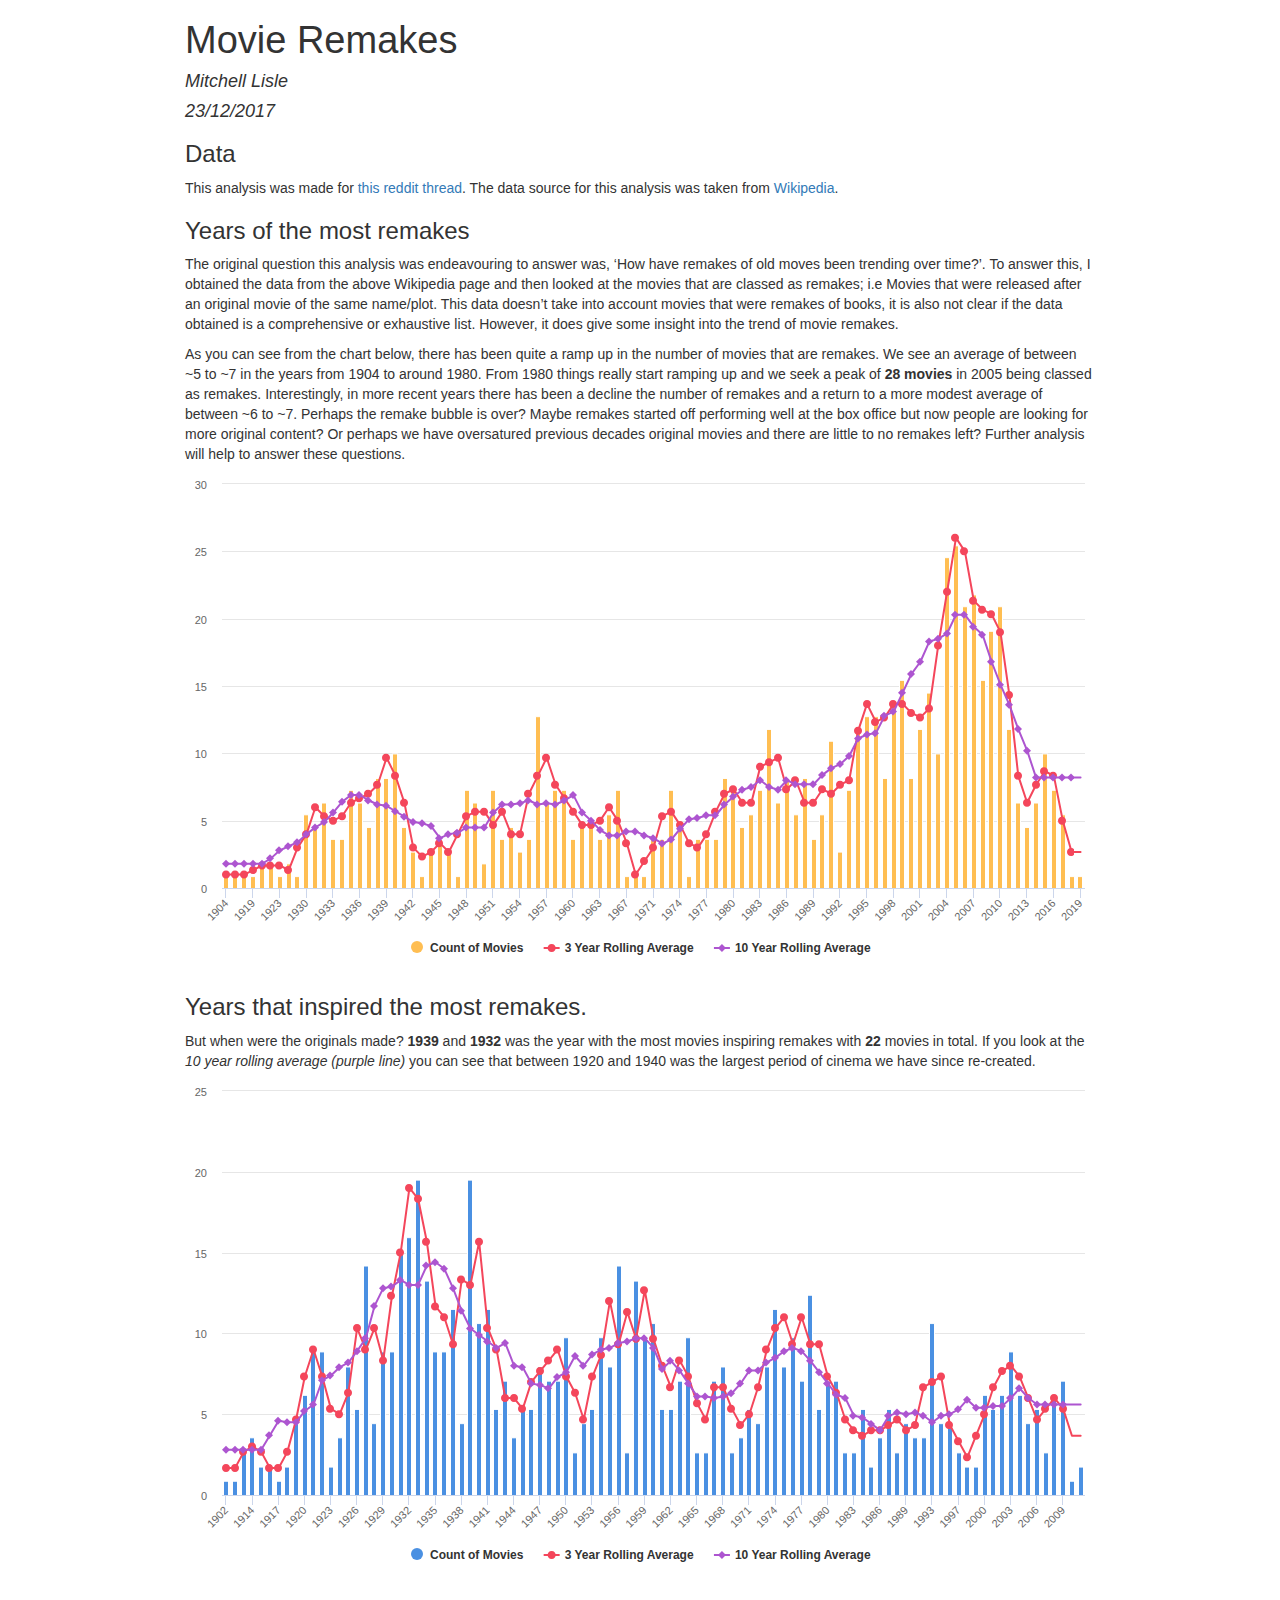
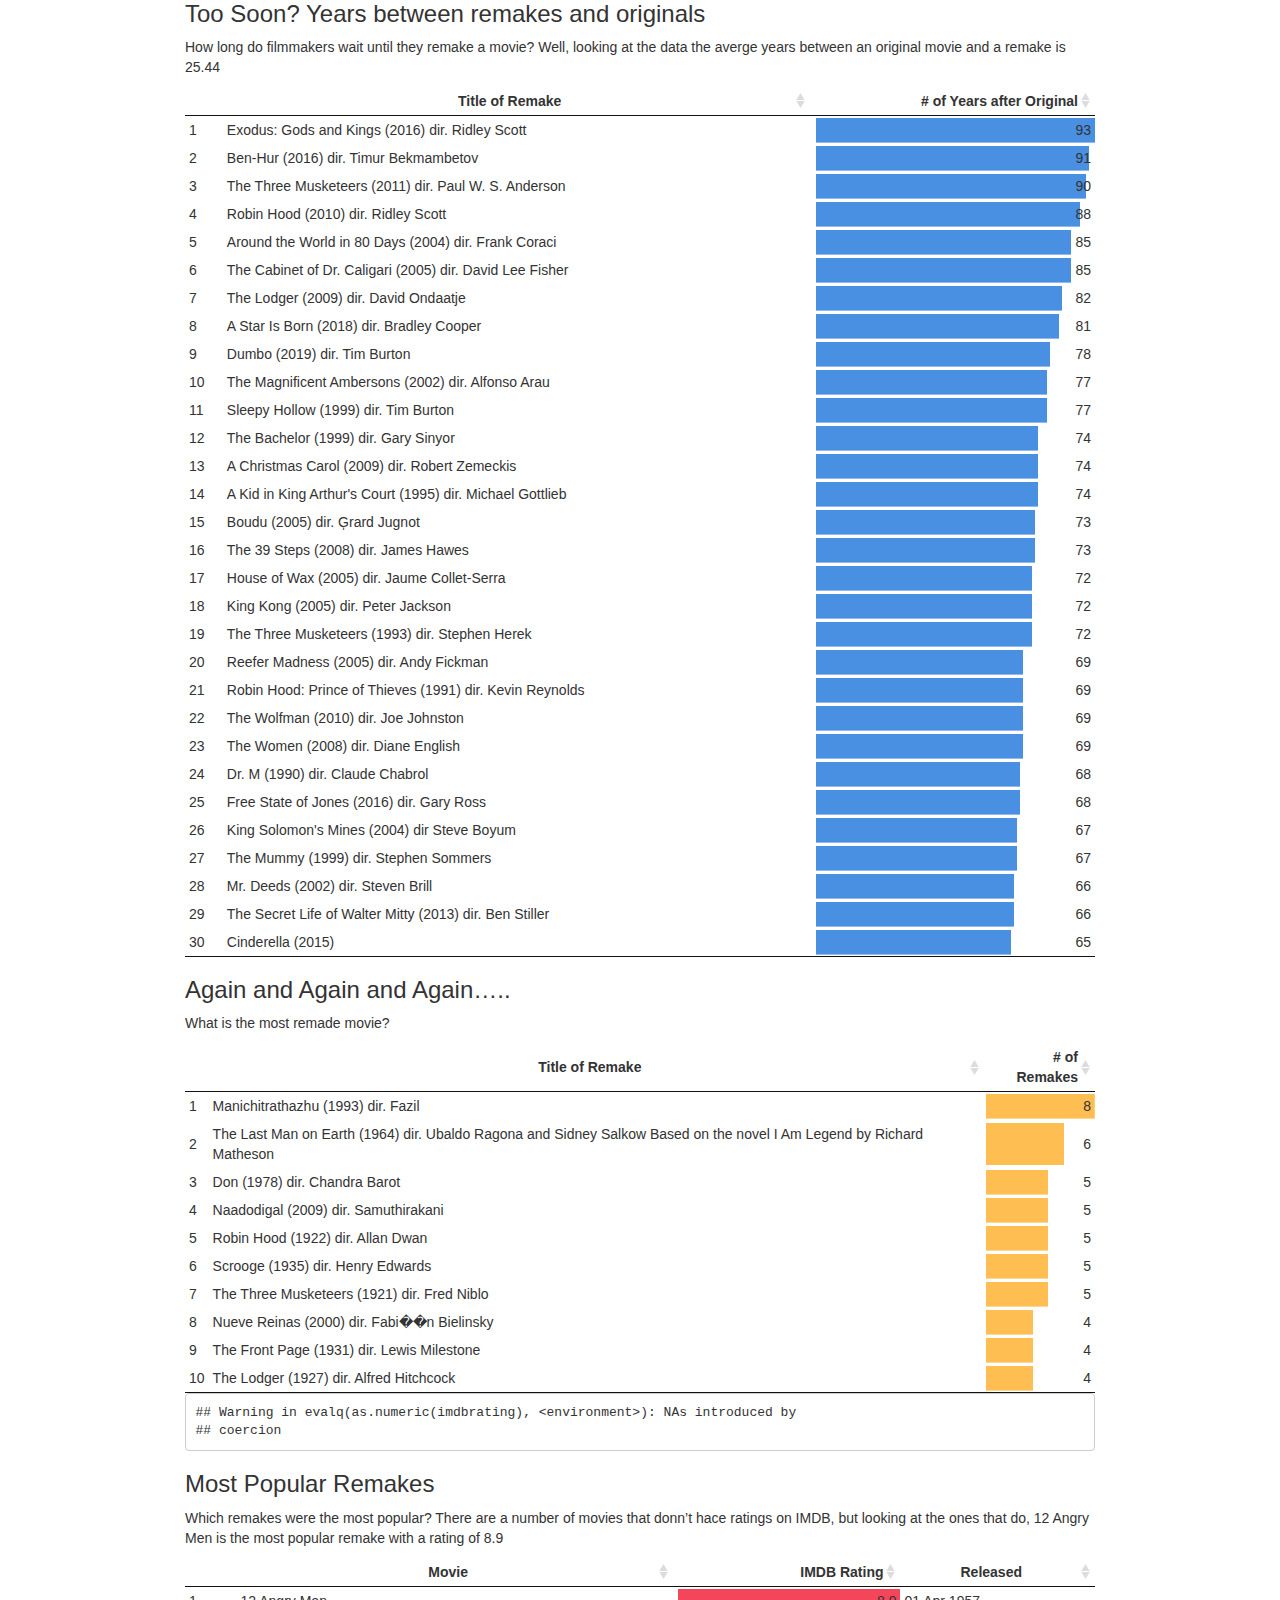
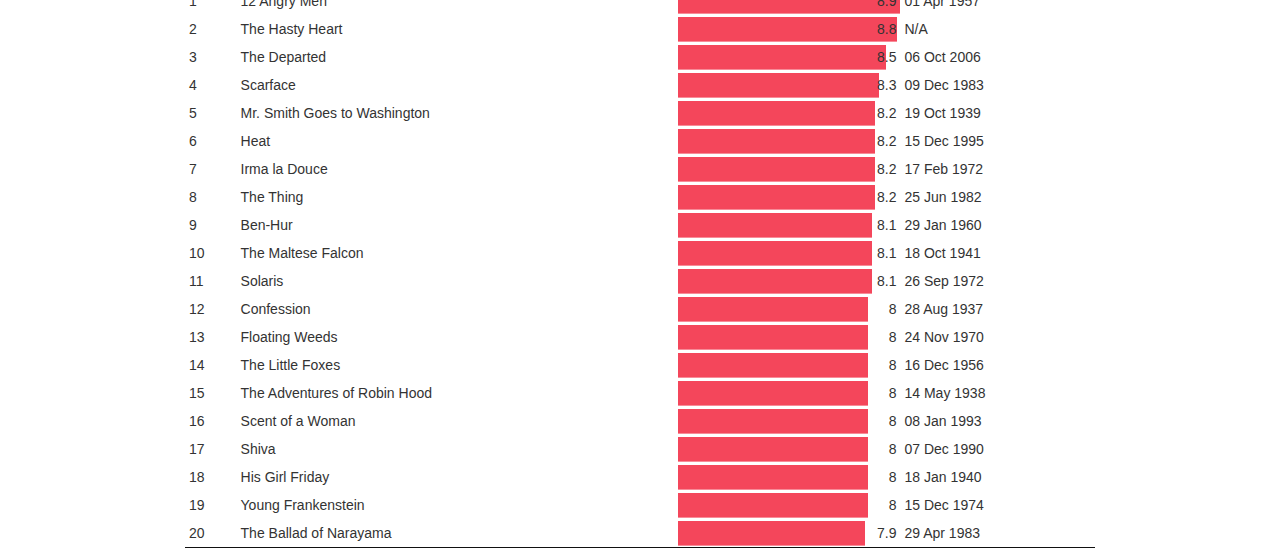
==== index.html @ 2e807e3c "added new analysis and data" ====
<!DOCTYPE html>

<html xmlns="http://www.w3.org/1999/xhtml">

<head>

<meta charset="utf-8" />
<meta http-equiv="Content-Type" content="text/html; charset=utf-8" />
<meta name="generator" content="pandoc" />


<meta name="author" content="Mitchell Lisle" />


<title>Movie Remakes</title>

<script src="[data-uri]"></script>
<meta name="viewport" content="width=device-width, initial-scale=1" />
<link href="data:text/css;charset=utf-8,html%7Bfont%2Dfamily%3Asans%2Dserif%3B%2Dwebkit%2Dtext%2Dsize%2Dadjust%3A100%25%3B%2Dms%2Dtext%2Dsize%2Dadjust%3A100%25%7Dbody%7Bmargin%3A0%7Darticle%2Caside%2Cdetails%2Cfigcaption%2Cfigure%2Cfooter%2Cheader%2Chgroup%2Cmain%2Cmenu%2Cnav%2Csection%2Csummary%7Bdisplay%3Ablock%7Daudio%2Ccanvas%2Cprogress%2Cvideo%7Bdisplay%3Ainline%2Dblock%3Bvertical%2Dalign%3Abaseline%7Daudio%3Anot%28%5Bcontrols%5D%29%7Bdisplay%3Anone%3Bheight%3A0%7D%5Bhidden%5D%2Ctemplate%7Bdisplay%3Anone%7Da%7Bbackground%2Dcolor%3Atransparent%7Da%3Aactive%2Ca%3Ahover%7Boutline%3A0%7Dabbr%5Btitle%5D%7Bborder%2Dbottom%3A1px%20dotted%7Db%2Cstrong%7Bfont%2Dweight%3A700%7Ddfn%7Bfont%2Dstyle%3Aitalic%7Dh1%7Bmargin%3A%2E67em%200%3Bfont%2Dsize%3A2em%7Dmark%7Bcolor%3A%23000%3Bbackground%3A%23ff0%7Dsmall%7Bfont%2Dsize%3A80%25%7Dsub%2Csup%7Bposition%3Arelative%3Bfont%2Dsize%3A75%25%3Bline%2Dheight%3A0%3Bvertical%2Dalign%3Abaseline%7Dsup%7Btop%3A%2D%2E5em%7Dsub%7Bbottom%3A%2D%2E25em%7Dimg%7Bborder%3A0%7Dsvg%3Anot%28%3Aroot%29%7Boverflow%3Ahidden%7Dfigure%7Bmargin%3A1em%2040px%7Dhr%7Bheight%3A0%3B%2Dwebkit%2Dbox%2Dsizing%3Acontent%2Dbox%3B%2Dmoz%2Dbox%2Dsizing%3Acontent%2Dbox%3Bbox%2Dsizing%3Acontent%2Dbox%7Dpre%7Boverflow%3Aauto%7Dcode%2Ckbd%2Cpre%2Csamp%7Bfont%2Dfamily%3Amonospace%2Cmonospace%3Bfont%2Dsize%3A1em%7Dbutton%2Cinput%2Coptgroup%2Cselect%2Ctextarea%7Bmargin%3A0%3Bfont%3Ainherit%3Bcolor%3Ainherit%7Dbutton%7Boverflow%3Avisible%7Dbutton%2Cselect%7Btext%2Dtransform%3Anone%7Dbutton%2Chtml%20input%5Btype%3Dbutton%5D%2Cinput%5Btype%3Dreset%5D%2Cinput%5Btype%3Dsubmit%5D%7B%2Dwebkit%2Dappearance%3Abutton%3Bcursor%3Apointer%7Dbutton%5Bdisabled%5D%2Chtml%20input%5Bdisabled%5D%7Bcursor%3Adefault%7Dbutton%3A%3A%2Dmoz%2Dfocus%2Dinner%2Cinput%3A%3A%2Dmoz%2Dfocus%2Dinner%7Bpadding%3A0%3Bborder%3A0%7Dinput%7Bline%2Dheight%3Anormal%7Dinput%5Btype%3Dcheckbox%5D%2Cinput%5Btype%3Dradio%5D%7B%2Dwebkit%2Dbox%2Dsizing%3Aborder%2Dbox%3B%2Dmoz%2Dbox%2Dsizing%3Aborder%2Dbox%3Bbox%2Dsizing%3Aborder%2Dbox%3Bpadding%3A0%7Dinput%5Btype%3Dnumber%5D%3A%3A%2Dwebkit%2Dinner%2Dspin%2Dbutton%2Cinput%5Btype%3Dnumber%5D%3A%3A%2Dwebkit%2Douter%2Dspin%2Dbutton%7Bheight%3Aauto%7Dinput%5Btype%3Dsearch%5D%7B%2Dwebkit%2Dbox%2Dsizing%3Acontent%2Dbox%3B%2Dmoz%2Dbox%2Dsizing%3Acontent%2Dbox%3Bbox%2Dsizing%3Acontent%2Dbox%3B%2Dwebkit%2Dappearance%3Atextfield%7Dinput%5Btype%3Dsearch%5D%3A%3A%2Dwebkit%2Dsearch%2Dcancel%2Dbutton%2Cinput%5Btype%3Dsearch%5D%3A%3A%2Dwebkit%2Dsearch%2Ddecoration%7B%2Dwebkit%2Dappearance%3Anone%7Dfieldset%7Bpadding%3A%2E35em%20%2E625em%20%2E75em%3Bmargin%3A0%202px%3Bborder%3A1px%20solid%20silver%7Dlegend%7Bpadding%3A0%3Bborder%3A0%7Dtextarea%7Boverflow%3Aauto%7Doptgroup%7Bfont%2Dweight%3A700%7Dtable%7Bborder%2Dspacing%3A0%3Bborder%2Dcollapse%3Acollapse%7Dtd%2Cth%7Bpadding%3A0%7D%40media%20print%7B%2A%2C%3Aafter%2C%3Abefore%7Bcolor%3A%23000%21important%3Btext%2Dshadow%3Anone%21important%3Bbackground%3A0%200%21important%3B%2Dwebkit%2Dbox%2Dshadow%3Anone%21important%3Bbox%2Dshadow%3Anone%21important%7Da%2Ca%3Avisited%7Btext%2Ddecoration%3Aunderline%7Da%5Bhref%5D%3Aafter%7Bcontent%3A%22%20%28%22%20attr%28href%29%20%22%29%22%7Dabbr%5Btitle%5D%3Aafter%7Bcontent%3A%22%20%28%22%20attr%28title%29%20%22%29%22%7Da%5Bhref%5E%3D%22javascript%3A%22%5D%3Aafter%2Ca%5Bhref%5E%3D%22%23%22%5D%3Aafter%7Bcontent%3A%22%22%7Dblockquote%2Cpre%7Bborder%3A1px%20solid%20%23999%3Bpage%2Dbreak%2Dinside%3Aavoid%7Dthead%7Bdisplay%3Atable%2Dheader%2Dgroup%7Dimg%2Ctr%7Bpage%2Dbreak%2Dinside%3Aavoid%7Dimg%7Bmax%2Dwidth%3A100%25%21important%7Dh2%2Ch3%2Cp%7Borphans%3A3%3Bwidows%3A3%7Dh2%2Ch3%7Bpage%2Dbreak%2Dafter%3Aavoid%7D%2Enavbar%7Bdisplay%3Anone%7D%2Ebtn%3E%2Ecaret%2C%2Edropup%3E%2Ebtn%3E%2Ecaret%7Bborder%2Dtop%2Dcolor%3A%23000%21important%7D%2Elabel%7Bborder%3A1px%20solid%20%23000%7D%2Etable%7Bborder%2Dcollapse%3Acollapse%21important%7D%2Etable%20td%2C%2Etable%20th%7Bbackground%2Dcolor%3A%23fff%21important%7D%2Etable%2Dbordered%20td%2C%2Etable%2Dbordered%20th%7Bborder%3A1px%20solid%20%23ddd%21important%7D%7D%40font%2Dface%7Bfont%2Dfamily%3A%27Glyphicons%20Halflings%27%3Bsrc%3Aurl%28data%3Aapplication%2Fvnd%2Ems%2Dfontobject%3Bbase64%2Cn04AAEFNAAACAAIABAAAAAAABQAAAAAAAAABAJABAAAEAExQAAAAAAAAAAIAAAAAAAAAAAEAAAAAAAAAJxJ%[base64]%2FSEdmjKHUbyow8ATBE40IvWA3vTu8LiABDQ%2BpexwUMcm1SMnNryctQSiI1K5ZnbOlXKmnVV5YvRe6RnNMFNCOs1KNVpn6yZhCJkRtVRNzEufeIq7HgSrcx4S8h%2Fv4vnrrKc6oCNxmSk2uKlZQHBii6iKFoH0746ThvkO1kJHlxjrkxs%2BLWORaDQBEtiYJIR5IB9Bi1UyL4Rmr0BNigNkMzlKQmnofBHviqVzUxwdMb3NdCn69hy%2BpRYVKGVS%2F1tnsqv4LL7wCCPZZAZPT4aCShHjHJVNuXbmMrY5LeQaGnvAkXlVrJgKRAUdFjrWEah9XebPeQMj7KS7DIBAFt8ycgC5PLGUOHSE3ErGZCiViNLL5ZARfywnCoZaKQCu6NuFX42AEeKtKUGnr%2FCm2Cy8tpFhBPMW5Fxi4Qm4TkDWh4IWFDClhU2hRWosUWqcKLlgyXB%2BlSHaWaHiWlBAR8SeSgSPCQxdVQgzUixWKSTrIQEbU94viDctkvX%2BVSjJuUmV8L4CXShI11esnp0pjWNZIyxKHS4wVQ2ime1P4RnhvGw0aDN1OLAXGERsB7buFpFGGBAre4QEQR0HOIO5oYH305G%2BKspT%2FFupEGGafCCwxSe6ZUa%2B073rXHnNdVXE6eWvibUS27XtRzkH838mYLMBmYysZTM0EM3A1fbpCBYFccN1B%2FEnCYu%2FTgCGmr7bMh8GfYL%2BBfcLvB0gRagC09w9elfldaIy%2FhNCBLRgBgtCC7jAF63wLSMAfbfAlEggYU0bUA7ACCJmTDpEmJtI78w4%2FBO7dN7JR7J7ZvbYaUbaILSQsRBiF3HGk5fEg6p9unwLvn98r%2BvnsV%2B372uf1xBLq4qU%2F45fTuqaAP%2BpssmCCCTF0mhEow8ZXZOS8D7Q85JsxZ%2BAzok7B7O%2Ff6J8AzYBySZQB%2FQHYUSA%2BEeQhEWiS6AIQzgcsDiER4MjgMBAWDV4AgQ3g1eBgIdweCQmCjJEMkJ%2BPKRWyFHHmg1Wi%2F6xzUgA0LREoKJChwnQa9B%2B5RQZRB3IlBlkAnxyQNaANwHMowzlYSMCBgnbpzvqpl0iTJNCQidDI9ZrSYNIRBhHtUa5YHMHxyGEik9hDE0AKj72AbTCaxtHPUaKZdAZSnQTyjGqGLsmBStCejApUhg4uBMU6mATujEl%2BKdDPbI6Ag4vLr%2BhjY6lbjBeoLKnZl0UZgRX8gTySOeynZVz1wOq7e1hFGYIq%2BMhrGxDLak0PrwYzSXtcuyhXEhwOYofiW%2BEcI%2Fjw8P6IY6ed%2BetAbuqKp5QIapT77LnAe505lMuqL79a0ut4rWexzFttsOsLDy7zvtQzcq3U1qabe7tB0wHWVXji%2BzDbo8x8HyIRUbXnwUcklFv51fvTymiV%2BMXLSmGH9d9%2BaXpD5X6lao41anWGig7IwIdnoBY2ht%2FpO9mClLo4NdXHAsefqWUKlXJkbqPOFhMoR4aiA1BXqhRNbB2Xwi%2B7u%2FjpAoOpKJ0UX24EsrzMfHXViakCNcKjBxuQX8BO0ZqjJ3xXzf%2B61t2VXOSgJ8xu65QKgtN6FibPmPYsXbJRHHqbgATcSZxBqGiDiU4NNNsYBsKD0MIP%2FOfKnlk%2FLkaid%[base64]%2FgFtuW0wR4cgd%2BZKesSV7QkNE2kw6AV4hoIuC02LGmTomyf8PiO6CZzOTLTPQ%2BHW06H%2Btx%2BbQ8LmDYg1pTFrp2oJXgkZTyeRJZM0C8aE2LpFrNVDuhARsN543%2FFV6klQ6Tv1OoZGXLv0igKrl%2FCmJxRmX7JJbJ998VSIPQRyDBICzl4JJlYHbdql30NvYcOuZ7a10uWRrgoieOdgIm4rlq6vNOQBuqESLbXG5lzdJGHw2m0sDYmODXbYGTfSTGRKpssTO95fothJCjUGQgEL4yKoGAF%2F0SrpUDNn8CBgBcSDQByAeNkCXp4S4Ro2Xh4OeaGRgR66PVOsU8bc6TR5%[base64]%2F1SgRCJ1dk4UdBT7OoyuNgLs0oCd8RnrEIb6QdMxT2QjD4zMrJkfgx5aDMcA4orsTtKCqWb%2FVeyceqa5OGSmB28YwH4rFbkQaLoUN8OQQYnD3w2eXpI4ScQfbCUZiJ4yMOIKLyyTc7BQ4uXUw6Ee6%2FxM%2B4Y67ngNBknxIPwuppgIhFcwJyr6EIj%2BLzNj%2FmfR2vhhRlx0BILZoAYruF0caWQ7YxO66UmeguDREAFHYuC7HJviRgVO6ruJH59h%2FC%2FPkgSle8xNzZJULLWq9JMDTE2fjGE146a1Us6PZDGYle6ldWRqn%2FpdpgHKNGrGIdkRK%2BKPETT9nKT6kLyDI8xd9A1FgWmXWRAIHwZ37WyZHOVyCadJEmMVz0MadMjDrPho%2BEIochkVC2xgGiwwsQ6DMv2P7UXqT4x7CdcYGId2BJQQa85EQKmCmwcRejQ9Bm4oATENFPkxPXILHpMPUyWTI5rjNOsIlmEeMbcOCEqInpXACYQ9DDxmFo9vcmsDblcMtg4tqBerNngkIKaFJmrQAPnq1dEzsMXcwjcHdfdCibcAxxA%2Bq%2Fj9m3LM%2FO7WJka4tSidVCjsvo2lQ%2F2ewyoYyXwAYyr2PlRoR5MpgVmSUIrM3PQxXPbgjBOaDQFIyFMJvx3Pc5RSYj12ySVF9fwFPQu2e2KWVoL9q3Ayv3IzpGHUdvdPdrNUdicjsTQ2ISy7QU3DrEytIjvbzJnAkmANXjAFERA0MUoPF3%2F5KFmW14bBNOhwircYgMqoDpUMcDtCmBE82QM2YtdjVLB4kBuKho%2FbcwQdeboqfQartuU3CsCf%2BcXkgYAqp%2F0Ee3RorAZt0AvvOCSI4JICIlGlsV0bsSid%2FNIEALAAzb6HAgyWHBps6xAOwkJIGcB82CxRQq4sJf3FzA70A%2BTRqcqjEMETCoez3mkPcpnoALs0ugJY8kQwrC%[base64]%2FWDHA60cYFaI%2FPjpzquUqdaYGcIq%2BmLez3WLFFCtNBN2QJcrlcoELgiPku5R5dSlJFaCEqEZle1AQzAKC%2B1SotMcBNyQUFuRHRF6OlimSBgjZeTBCwLyc6A%2BP%2FoFRchXTz5ADknYJHxzrJ5pGuIKRQISU6WyKTBBjD8WozmVYWIsto1AS5rxzKlvJu4E%2FvwOiKxRtCWsDM%2BeTHUrmwrCK5BIfMzGkD%2B0Fk5LzBs0jMYXktNDblB06LMNJ09U8pzSLmo14MS0OMjcdrZ31pyQqxJJpRImlSvfYAK8inkYU52QY2FPEVsjoWewpwhRp5yAuNpkqhdb7ku9Seefl2D0B8SMTFD90xi4CSOwwZy9IKkpMtI3FmFUg3%2FkFutpQGNc3pCR7gvC4sgwbupDu3DyEN%2BW6YGLNM21jpB49irxy9BSlHrVDlnihGKHwPrbVFtc%2Bh1rVQKZduxIyojccZIIcOCmhEnC7UkY68WXKQgLi2JCDQkQWJRQuk60hZp0D3rtCTINSeY9Ej2kIKYfGxwOs4j9qMM7fYZiipzgcf7TamnehqdhsiMiCawXnz4xAbyCkLAx5EGbo3Ax1u3dUIKnTxIaxwQTHehPl3V491H0%2BbC5zgpGz7Io%2BmjdhKlPJ01EeMpM7UsRJMi1nGjmJg35i6bQBAAxjO%2FENJubU2mg3ONySEoWklCwdABETcs7ck3jgiuU9pcKKpbgn%2B3YlzV1FzIkB6pmEDOSSyDfPPlQskznctFji0kpgZjW5RZe6x9kYT4KJcXg0bNiCyif%2BpZACCyRMmYsfiKmN9tSO65F0R2OO6ytlEhY5Sj6uRKfFxw0ijJaAx%2Fk3QgnAFSq27%2F2i4GEBA%2BUvTJKK%2F9eISNvG46Em5RZfjTYLdeD8kdXHyrwId%2FDQZUaMCY4gGbke2C8vfjgV%2FY9kkRQOJIn%2FxM9INZSpiBnqX0Q9GlQPpPKAyO5y%2BW5NMPSRdBCUlmuxl40ZfMCnf2Cp044uI9WLFtCi4YVxKjuRCOBWIb4XbIsGdbo4qtMQnNOQz4XDSui7W%2FN6l54qOynCqD3DpWQ%2BmpD7C40D8BZEWGJX3tlAaZBMj1yjvDYKwCJBa201u6nBKE5UE%2B7QSEhCwrXfbRZylAaAkplhBWX50dumrElePyNMRYUrC99UmcSSNgImhFhDI4BXjMtiqkgizUGCrZ8iwFxU6fQ8GEHCFdLewwxYWxgScAYMdMLmcZR6b7rZl95eQVDGVoUKcRMM1ixXQtXNkBETZkVVPg8LoSrdetHzkuM7DjZRHP02tCxA1fmkXKF3VzfN1pc1cv%2F8lbTIkkYpqKM9VOhp65ktYk%2BQ46myFWBapDfyWUCnsnI00QTBQmuFjMZTcd0V2NQ768Fhpby04k2IzNR1wKabuGJqYWwSly6ocMFGTeeI%2BejsWDYgEvr66QgqdcIbFYDNgsm0x9UHY6SCd5%2B7tpsLpKdvhahIDyYmEJQCqMqtCF6UlrE5GXRmbu%[base64]%2FiOmsLtHSWNUWEGk9hScMPShasUA1AcHOtRZlqMeQ0OzYS9vQvYUjOLrzP07BUAFikcJNMi7gIxEw4pL1G54TcmmmoAQ5s7TGWErJZ2Io4yQ0ljRYhL8H5e62oDtLF8aDpnIvZ5R3GWJyAugdiiJW9hQAVTsnCBHhwu7rkBlBX6r3b7ejEY0k5GGeyKv66v%2B6dg7mcJTrWHbtMywbedYqCQ0FPwoytmSWsL8WTtChZCKKzEF7vP6De4x2BJkkniMgSdWhbeBSLtJZR9CTHetK1xb34AYIJ37OegYIoPVbXgJ%2FqDQK%2BbfCtxQRVKQu77WzOoM6SGL7MaZwCGJVk46aImai9fmam%2BWpHG%2B0BtQPWUgZ7RIAlPq6lkECUhZQ2gqWkMYKcYMYaIc4gYCDFHYa2d1nzp3%2BJ1eCBay8IYZ0wQRKGAqvCuZ%2FUgbQPyllosq%2BXtfKIZOzmeJqRazpmmoP%2F76YfkjzV2NlXTDSBYB04SVlNQsFTbGPk1t%2FI4Jktu0XSgifO2ozFOiwd%2F0SssJDn0dn4xqk4GDTTKX73%2FwQyBLdqgJ%2BWx6AQaba3BA9CKEzjtQYIfAsiYamapq80LAamYjinlKXUkxdpIDk0puXUEYzSalfRibAeDAKpNiqQ0FTwoxuGYzRnisyTotdVTclis1LHRQCy%2FqqL8oUaQzWRxilq5Mi0IJGtMY02cGLD69vGjkj3p6pGePKI8bkBv5evq8SjjyU04vJR2cQXQwSJyoinDsUJHCQ50jrFTT7yRdbdYQMB3MYCb6uBzJ9ewhXYPAIZSXfeEQBZZ3GPN3Nbhh%2FwkvAJLXnQMdi5NYYZ5GHE400GS5rXkOZSQsdZgIbzRnF9ueLnsfQ47wHAsirITnTlkCcuWWIUhJSbpM3wWhXNHvt2xUsKKMpdBSbJnBMcihkoDqAd1Zml%2FR4yrzow1Q2A5G%2Bkzo%2FRhRxQS2lCSDRV8LlYLBOOoo1bF4jwJAwKMK1tWLHlu9i0j4Ig8qVm6wE1DxXwAwQwsaBWUg2pOOol2dHxyt6npwJEdLDDVYyRc2D0HbcbLUJQj8gPevQBUBOUHXPrsAPBERICpnYESeu2OHotpXQxRGlCCtLdIsu23MhZVEoJg8Qumj%2FUMMc34IBqTKLDTp76WzL%2FdMjCxK7MjhiGjeYAC%2Fkj%2FjY%2FRde7hpSM1xChrog6yZ7OWTuD56xBJnGFE%2BpT2ElSyCnJcwVzCjkqeNLfMEJqKW0G7OFIp0G%2B9mh50I9o8k1tpCY0xYqFNIALgIfc2me4n1bmJnRZ89oepgLPT0NTMLNZsvSCZAc3TXaNB07vail36%2FdBySis4m9%2FDR8izaLJW6bWCkVgm5T%2Bius3ZXq4xI%2BGnbveLbdRwF2mNtsrE0JjYc1AXknCOrLSu7Te%2Fr4dPYMCl5qtiHNTn%2BTPbh1jCBHH%2BdMJNhwNgs3nT%2BOhQoQ0vYif56BMG6WowAcHR3DjQolxLzyVekHj00PBAaW7IIAF1EF%2BuRIWyXjQMAs2chdpaKPNaB%2BkSezYt0%2BCA04sOg5vx8Fr7Ofa9sUv87h7SLAUFSzbetCCZ9pmyLt6l6%2FTzoA1%2FZBG9bIUVHLAbi%2FkdBFgYGyGwRQGBpkqCEg2ah9UD6EedEcEL3j4y0BQQCiExEnocA3SZboh%2Bepgd3YsOkHskZwPuQ5OoyA0fTA5AXrHcUOQF%2BzkJHIA7PwCDk1gGVmGUZSSoPhNf%2BTklauz98QofOlCIQ%2FtCD4dosHYPqtPCXB3agggQQIqQJsSkB%2Bqn0rkQ1toJjON%2FOtCIB9RYv3PqRA4C4U68ZMlZn6BdgEvi2ziU%2BTQ6NIw3ej%2BAtDwMGEZk7e2IjxUWKdAxyaw9OCwSmeADTPPleyk6UhGDNXQb%2B%2BW6Uk4q6F7%2Frg6WVTo82IoCxSIsFDrav4EPHphD3u4hR53WKVvYZUwNCCeM4PMBWzK%2BEfIthZOkuAwPo5C5jgoZgn6dUdvx5rIDmd58cXXdKNfw3l%2BwM2UjgrDJeQHhbD7HW2QDoZMCujgIUkk5Fg8VCsdyjOtnGRx8wgKRPZN5dR0zPUyfGZFVihbFRniXZFOZGKPnEQzU3AnD1KfR6weHW2XS6KbPJxUkOTZsAB9vTVp3Le1F8q5l%2BDMcLiIq78jxAImD2pGFw0VHfRatScGlK6SMu8leTmhUSMy8Uhdd6xBiH3Gdman4tjQGLboJfqz6fL2WKHTmrfsKZRYX6BTDjDldKMosaSTLdQS7oDisJNqAUhw1PfTlnacCO8vl8706Km1FROgLDmudzxg%2BEWTiArtHgLsRrAXYWdB0NmToNCJdKm0KWycZQqb%2BMw76Qy29iQ5up%2FX7oyw8QZ75kP5F6iJAJz6KCmqxz8fEa%2FxnsMYcIO%2FvEkGRuMckhr4rIeLrKaXnmIzlNLxbFspOphkcnJdnz%2FChp%2FVlpj2P7jJQmQRwGnltkTV5dbF9fE3%2FfxoSqTROgq9wFUlbuYzYcasE0ouzBo%2BdDCDzxKAfhbAZYxQiHrLzV2iVexnDX%2FQnT1fsT%2Fxuhu1ui5qIytgbGmRoQkeQooO8eJNNZsf0iALur8QxZFH0nCMnjerYQqG1pIfjyVZWxhVRznmmfLG00BcBWJE6hzQWRyFknuJnXuk8A5FRDCulwrWASSNoBtR%2BCtGdkPwYN2o7DOw%2FVGlCZPusRBFXODQdUM5zeHDIVuAJBLqbO%2Ff9Qua%2BpDqEPk230Sob9lEZ8BHiCorjVghuI0lI4JDgHGRDD%2FprQ84B1pVGkIpVUAHCG%2Biz3Bn3qm2AVrYcYWhock4jso5%2BJ7HfHVj4WMIQdGctq3psBCVVzupQOEioBGA2Bk%2BUILT7%2BVoX5mdxxA5fS42gISQVi%2FHTzrgMxu0fY6hE1ocUwwbsbWcezrY2n6S8%2F6cxXkOH4prpmPuFoikTzY7T85C4T2XYlbxLglSv2uLCgFv8Quk%2FwdesUdWPeHYIH0R729JIisN9Apdd4eB10aqwXrPt%2BSu9mA8k8n1sjMwnfsfF2j3jMUzXepSHmZ%2FBfqXvzgUNQQWOXO8YEuFBh4QTYCkOAPxywpYu1VxiDyJmKVcmJPGWk%2Fgc3Pov02StyYDahwmzw3E1gYC9wkupyWfDqDSUMpCTH5e5N8B%2F%2FlHiMuIkTNw4USHrJU67bjXGqNav6PBuQSoqTxc8avHoGmvqNtXzIaoyMIQIiiUHIM64cXieouplhNYln7qgc4wBVAYR104kO%2BCvKqsg4yIUlFNThVUAKZxZt1XA34h3TCUUiXVkZ0w8Hh2R0Z5L0b4LZvPd%2Fp1gi%2F07h8qfwHrByuSxglc9cI4QIg2oqvC%2Fqm0i7tjPLTgDhoWTAKDO2ONW5oe%2B%2FeKB9vZB8K6C25yCZ9RFVMnb6NRdRjyVK57CHHSkJBfnM2%2Fj4ODUwRkqrtBBCrDsDpt8jhZdXoy%2F1BCqw3sSGhgGGy0a5Jw6BP%2FTExoCmNFYjZl248A0osgPyGEmRA%2BfAsqPVaNAfytu0vuQJ7rk3J4kTDTR2AlCHJ5cls26opZM4w3jMULh2YXKpcqGBtuleAlOZnaZGbD6DHzMd6i2oFeJ8z9XYmalg1Szd%2FocZDc1C7Y6vcALJz2lYnTXiWEr2wawtoR4g3jvWUU2Ngjd1cewtFzEvM1NiHZPeLlIXFbBPawxNgMwwAlyNSuGF3zizVeOoC9bag1qRAQKQE%2FEZBWC2J8mnXAN2aTBboZ7HewnObE8CwROudZHmUM5oZ%2FUgd%2FJZQK8lvAm43uDRAbyW8gZ%2BZGq0EVerVGUKUSm%2FIdn8AQHdR4m7bue88WBwft9mSCeMOt1ncBwziOmJYI2ZR7ewNMPiCugmSsE4EyQ%2BQATJG6qORMGd4snEzc6B4shPIo4G1T7PgSm8PY5eUkPdF8JZ0VBtadbHXoJgnEhZQaODPj2gpODKJY5Yp4DOsLBFxWbvXN755KWylJm%2BoOd4zEL9Hpubuy2gyyfxh8oEfFutnYWdfB8PdESLWYvSqbElP9qo3u6KTmkhoacDauMNNjj0oy40DFV7Ql0aZj77xfGl7TJNHnIwgqOkenruYYNo6h724%2BzUQ7%2BvkCpZB%2BpGA562hYQiDxHVWOq0oDQl%2FQsoiY%2BcuI7iWq%2FZIBtHcXJ7kks%2Bh2fCNUPA82BzjnqktNts%2BRLdk1VSu%2BtqEn7QZCCsvEqk6FkfiOYkrsw092J8jsfIuEKypNjLxrKA9kiA19mxBD2suxQKCzwXGws7kEJvlhUiV9tArLIdZW0IORcxEzdzKmjtFhsjKy%2F44XYXdI5noQoRcvjZ1RMPACRqYg2V1%2BOwOepcOknRLLFdYgTkT5UApt%2FJhLM3jeFYprZV%2BZow2g8fP%2BU68hkKFWJj2yBbKqsrp25xkZX1DAjUw52IMYWaOhab8Kp05VrdNftqwRrymWF4OQSjbdfzmRZirK8FMJELEgER2PHjEAN9pGfLhCUiTJFbd5LBkOBMaxLr%2FA1SY9dXFz4RjzoU9ExfJCmx%2FI9FKEGT3n2cmzl2X42L3Jh%2BAbQq6sA%2BSs1kitoa4TAYgKHaoybHUDJ51oETdeI%2F9ThSmjWGkyLi5QAGWhL0BG1UsTyRGRJOldKBrYJeB8ljLJHfATWTEQBXBDnQexOHTB%2BUn44zExFE4vLytcu5NwpWrUxO%2F0ZICUGM7hGABXym0V6ZvDST0E370St9MIWQOTWngeoQHUTdCJUP04spMBMS8LSker9cReVQkULFDIZDFPrhTzBl6sed9wcZQTbL%2BBDqMyaN3RJPh%2Fanbx%2BIv%2BqgQdAa3M9Z5JmvYlh4qop%2BHo1F1W5gbOE9YKLgAnWytXElU4G8GtW47lhgFE6gaSs%2Bgs37sFvi0PPVvA5dnCBgILTwoKd%2F%2BDoL9F6inlM7H4rOTzD79KJgKlZO%2FZgt22UsKhrAaXU5ZcLrAglTVKJEmNJvORGN1vqrcfSMizfpsgbIe9zno%2BgBoKVXgIL%2FVI8dB1O5o%2FR3Suez%2FgD7M781ShjKpIIORM%2FnxG%2BjjhhgPwsn2IoXsPGPqYHXA63zJ07M2GPEykQwJBYLK808qYxuIew4frk52nhCsnCYmXiR6CuapvE1IwRB4%2FQftDbEn%2BAucIr1oxrLabRj9q4ae0%2BfXkHnteAJwXRbVkR0mctVSwEbqhJiMSZUp9DNbEDMmjX22m3ABpkrPQQTP3S1sib5pD2VRKRd%2BeNAjLYyT0hGrdjWJZy24OYXRoWQAIhGBZRxuBFMjjZQhpgrWo8SiFYbojcHO8V5DyscJpLTHyx9Fimassyo5U6WNtquUMYgccaHY5amgR3PQzq3ToNM5ABnoB9kuxsebqmYZm0R9qxJbFXCQ1UPyFIbxoUraTJFDpCk0Wk9GaYJKz%2F6oHwEP0Q14lMtlddQsOAU9zlYdMVHiT7RQP3XCmWYDcHCGbVRHGnHuwzScA0BaSBOGkz3lM8CArjrBsyEoV6Ys4qgDK3ykQQPZ3hCRGNXQTNNXbEb6tDiTDLKOyMzRhCFT%2BmAUmiYbV3YQVqFVp9dorv%2BTsLeCykS2b5yyu8AV7IS9cxcL8z4Kfwp%2BxJyYLv1OsxQCZwTB4a8BZ%2F5EdxTBJthApqyfd9u3ifr%2FWILTqq5VqgwMT9SOxbSGWLQJUUWCVi4k9tho9nEsbUh7U6NUsLmkYFXOhZ0kmamaJLRNJzSj%2Fqn4Mso6zb6iLLBXoaZ6AqeWCjHQm2lztnejYYM2eubnpBdKVLORZhudH3JF1waBJKA9%2BW8EhMj3Kzf0L4vi4k6RoHh3Z5YgmSZmk6ns4fjScjAoL8GoOECgqgYEBYUGFVO4FUv4%2FYtowhEmTs0vrvlD%2FCrisnoBNDAcUi%2FteY7OctFlmARQzjOItrrlKuPO6E2Ox93L4O%2F4DcgV%2FdZ7qR3VBwVQxP1GCieA4RIpweYJ5FoYrHxqRBdJjnqbsikA2Ictbb8vE1GYIo9dacK0REgDX4smy6GAkxlH1yCGGsk%2BtgiDhNKuKu3yNrMdxafmKTF632F8Vx4BNK57GvlFisrkjN9WDAtjsWA0ENT2e2nETUb%2Fn7qwhvGnrHuf5bX6Vh%2Fn3xffU3PeHdR%2BFA92i6ufT3AlyAREoNDh6chiMWTvjKjHDeRhOa9YkOQRq1vQXEMppAQVwHCuIcV2g5rBn6GmZZpTR7vnSD6ZmhdSl176gqKTXu5E%2BYbfL0adwNtHP7dT7t7b46DVZIkzaRJOM%2BS6KcrzYVg%2BT3wSRFRQashjfU18NutrKa%2F7PXbtuJvpIjbgPeqd%2BpjmRw6YKpnANFSQcpzTZgpSNJ6J7uiagAbir%2F8tNXJ%2FOsOnRh6iuIexxrmkIneAgz8QoLmiaJ8sLQrELVK2yn3wOHp57BAZJhDZjTBzyoRAuuZ4eoxHruY1pSb7qq79cIeAdOwin4GdgMeIMHeG%2BFZWYaiUQQyC5b50zKjYw97dFjAeY2I4Bnl105Iku1y0lMA1ZHolLx19uZnRdILcXKlZGQx%2FGdEqSsMRU1BIrFqRcV1qQOOHyxOLXEGcbRtAEsuAC2V4K3p5mFJ22IDWaEkk9ttf5Izb2LkD1MnrSwztXmmD%2FQi%2FEmVEFBfiKGmftsPwVaIoZanlKndMZsIBOskFYpDOq3QUs9aSbAAtL5Dbokus2G4%2FasthNMK5UQKCOhU97oaOYNGsTah%2BjfCKsZnTRn5TbhFX8ghg8CBYt%2FBjeYYYUrtUZ5jVij%2Fop7V5SsbA4mYTOwZ46hqdpbB6Qvq3AS2HHNkC15pTDIcDNGsMPXaBidXYPHc6PJAkRh29Vx8KcgX46LoUQBhRM%2B3SW6Opll%2FwgxxsPgKJKzr5QCmwkUxNbeg6Wj34SUnEzOemSuvS2OetRCO8Tyy%2BQbSKVJcqkia%2BGvDefFwMOmgnD7h81TUtMn%2BmRpyJJ349HhAnoWFTejhpYTL9G8N2nVg1qkXBeoS9Nw2fB27t7trm7d%2FQK7Cr4uoCeOQ7%2F8JfKT77KiDzLImESHw%2F0wf73QeHu74hxv7uihi4fTX%2BXEwAyQG3264dwv17aJ5N335Vt9sdrAXhPOAv8JFvzqyYXwfx8WYJaef1gMl98JRFyl5Mv5Uo%2FoVH5ww5OzLFsiTPDns7fS6EURSSWd%2F92BxMYQ8sBaH%2Bj%2BwthQPdVgDGpTfi%2BJQIWMD8xKqULliRH01rTeyF8x8q%2FGBEEEBrAJMPf25UQwi0b8tmqRXY7kIvNkzrkvRWLnxoGYEJsz8u4oOyMp8cHyaybb1HdMCaLApUE%2B%2F7xLIZGP6H9xuSEXp1zLIdjk5nBaMuV%2FyTDRRP8Y2ww5RO6d2D94o%2B6ucWIqUAvgHIHXhZsmDhjVLczmZ3ca0Cb3PpKwt2UtHVQ0BgFJsqqTsnzZPlKahRUkEu4qmkJt%2Bkqdae76ViWe3STan69yaF9%2BfESD2lcQshLHWVu4ovItXxO69bqC5p1nZLvI8NdQB9s9UNaJGlQ5mG947ipdDA0eTIw%2FA1zEdjWquIsQXXGIVEH0thC5M%2BW9pZe7IhAVnPJkYCCXN5a32HjN6nsvokEqRS44tGIs7s2LVTvcrHAF%2BRVmI8L4HUYk4x%2B67AxSMJKqCg8zrGOgvK9kNMdDrNiUtSWuHFpC8%2Fp5qIQrEo%2FH%2B1l%2F0cAwQ2nKmpWxKcMIuHY44Y6DlkpO48tRuUGBWT0FyHwSKO72Ud%2BtJUfdaZ4CWNijzZtlRa8%2BCkmO%2FEwHYfPZFU%2FhzjFWH7vnzHRMo%2BaF9u8qHSAiEkA2HjoNQPEwHsDKOt6hOoK3Ce%2F%2B%2F9boMWDa44I6FrQhdgS7OnNaSzwxWKZMcyHi6LN4WC6sSj0qm2PSOGBTvDs%2FGWJS6SwEN%2FULwpb4LQo9fYjUfSXRwZkynUazlSpvX9e%2BG2zor8l%2BYaMxSEomDdLHGcD6YVQPegTaA74H8%2BV4WvJkFUrjMLGLlvSZQWvi8%2FQA7yzQ8GPno%2F%2F5SJHRP%2FOqKObPCo81s%2F%2B6WgLqykYpGAgQZhVDEBPXWgU%2FWzFZjKUhSFInufPRiMAUULC6T11yL45ZrRoB4DzOyJShKXaAJIBS9wzLYIoCEcJKQW8GVCx4fihqJ6mshBUXSw3wWVj3grrHQlGNGhIDNNzsxQ3M%2BGWn6ASobIWC%2BLbYOC6UpahVO13Zs2zOzZC8z7FmA05JhUGyBsF4tsG0drcggIFzgg%2Fkpf3%2BCnAXKiMgIE8Jk%2FMhpkc8DUJEUzDSnWlQFme3d0sHZDrg7LavtsEX3cHwjCYA17pMTfx8Ajw9hHscN67hyo%2BRJQ4458RmPywXykkVcW688oVUrQhahpPRvTWPnuI0B%2BSkQu7dCyvLRyFYlC1LG1gRCIvn3rwQeINzZQC2KXq31FaR9UmVV2QeGVqBHjmE%2BVMd3b1fhCynD0pQNhCG6%2FWCDbKPyE7NRQzL3BzQAJ0g09aUzcQA6mUp9iZFK6Sbp%2FYbHjo%2B%2B7%2FWj8S4YNa%2BZdqAw1hDrKWFXv9%2BzaXpf8ZTDSbiqsxnwN%2FCzK5tPkOr4tRh2kY3Bn9JtalbIOI4b3F7F1vPQMfoDcdxMS8CW9m%2FNCW%2FHILTUVWQIPiD0j1A6bo8vsv6P1hCESl2abrSJWDrq5sSzUpwoxaCU9FtJyYH4QFMxDBpkkBR6kn0LMPO%2B5EJ7Z6bCiRoPedRZ%2FP0SSdii7ZnPAtVwwHUidcdyspwncz5uq6vvm4IEDbJVLUFCn%2FLvIHfooUBTkFO130FC7CmmcrKdgDJcid9mvVzsDSibOoXtIf9k6ABle3PmIxejodc4aob0QKS432srrCMndbfD454q52V01G4q913mC5HOsTzWF4h2No1av1VbcUgWAqyoZl%2B11PoFYnNv2HwAODeNRkHj%2B8SF1fcvVBu6MrehHAZK1Gm69ICcTKizykHgGFx7QdowTVAsYEF2tVc0Z6wLryz2FI1sc5By2znJAAmINndoJiB4sfPdPrTC8RnkW7KRCwxC6YvXg5ahMlQuMpoCSXjOlBy0Kij%2BbsCYPbGp8BdCBiLmLSAkEQRaieWo1SYvZIKJGj9Ur%2FeWHjiB7SOVdqMAVmpBvfRiebsFjger7DC%2B8kRFGtNrTrnnGD2GAJb8rQCWkUPYHhwXsjNBSkE6lGWUj5QNhK0DMNM2l%2BkXRZ0KLZaGsFSIdQz%2FHXDxf3%2FTE30%2BDgBKWGWdxElyLccJfEpjsnszECNoDGZpdwdRgCixeg9L4EPhH%2BRptvRMVRaahu4cySjS3P5wxAUCPkmn%2BrhyASpmiTaiDeggaIxYBmtLZDDhiWIJaBgzfCsAGUF1Q1SFZYyXDt9skCaxJsxK2Ms65dmdp5WAZyxik%2FzbrTQk5KmgxCg%2Ff45L0jywebOWUYFJQAJia7XzCV0x89rpp%2Ff3AVWhSPyTanqmik2SkD8A3Ml4NhIGLAjBXtPShwKYfi2eXtrDuKLk4QlSyTw1ftXgwqA2jUuopDl%2B5tfUWZNwBpEPXghzbBggYCw%2Fdhy0ntds2yeHCDKkF%2FYxQjNIL%2FF%2F37jLPHCKBO9ibwYCmuxImIo0ijV2Wbg3kSN2psoe8IsABv3RNFaF9uMyCtCYtqcD%2BqNOhwMlfARQUdJ2tUX%2BMNJqOwIciWalZsmEjt07tfa8ma4cji9sqz%2BQ9hWfmMoKEbIHPOQORbhQRHIsrTYlnVTNvcq1imqmmPDdVDkJgRcTgB8Sb6epCQVmFZe%2BjGDiNJQLWnfx%2BdrTKYjm0G8yH0ZAGMWzEJhUEQ4Maimgf%2Fbkvo8PLVBsZl152y5S8%2BHRDfZIMCbYZ1WDp4yrdchOJw8k6R%2B%2F2pHmydK4NIK2PHdFPHtoLmHxRDwLFb7eB%2BM4zNZcB9NrAgjVyzLM7xyYSY13ykWfIEEd2n5%2FiYp3ZdrCf7fL%2Ben%2BsIJu2W7E30MrAgZBD1rAAbZHPgeAMtKCg3NpSpYQUDWJu9bT3V7tOKv%2BNRiJc8JAKqqgCA%2FPNRBR7ChpiEulyQApMK1AyqcWnpSOmYh6yLiWkGJ2mklCSPIqN7UypWj3dGi5MvsHQ87MrB4VFgypJaFriaHivwcHIpmyi5LhNqtem4q0n8awM19Qk8BOS0EsqGscuuydYsIGsbT5GHnERUiMpKJl4ON7qjB4fEqlGN%2FhCky89232UQCiaeWpDYCJINXjT6xl4Gc7DxRCtgV0i1ma4RgWLsNtnEBRQFqZggCLiuyEydmFd7WlogpkCw5G1x4ft2psm3KAREwVwr1Gzl6RT7FDAqpVal34ewVm3VH4qn5mjGj%2BbYL1NgfLNeXDwtmYSpwzbruDKpTjOdgiIHDVQSb5%2FzBgSMbHLkxWWgghIh9QTFSDILixVwg0Eg1puooBiHAt7DzwJ7m8i8%2Fi%2BjHvKf0QDnnHVkVTIqMvIQImOrzCJwhSR7qYB5gSwL6aWL9hERHCZc4G2%2BJrpgHNB8eCCmcIWIQ6rSdyPCyftXkDlErUkHafHRlkOIjxGbAktz75bnh50dU7YHk%2BMz7wwstg6RFZb%2BTZuSOx1qqP5C66c0mptQmzIC2dlpte7vZrauAMm%2F7RfBYkGtXWGiaWTtwvAQiq2oD4YixPLXE2khB2FRaNRDTk%2B9sZ6K74Ia9VntCpN4BhJGJMT4Z5c5FhSepRCRWmBXqx%2BwhVZC4me4saDs2iNqXMuCl6iAZflH8fscC1sTsy4PHeC%2BXYuqMBMUun5YezKbRKmEPwuK%2BCLzijPEQgfhahQswBBLfg%[base64]%2BRCMlDDbElcjaROLDoualmUIQ88Kekk3iM4OQrADcxi3rJguS4MOIBIgKgXrjd1WkbCdqxJk%2F4efRIFsavZA7KvvJQqp3Iid5Z0NFc5aiMRzGN3vrpBzaMy4JYde3wr96PjN90AYOIbyp6T4zj8LoE66OGcX1Ef4Z3KoWLAUF4BTg7ug%2FAbkG5UNQXAMkQezujSHeir2uTThgd3gpyzDrbnEdDRH2W7U6PeRvBX1ZFMP5RM%2BZu6UUZZD8hDPHldVWntTCNk7To8IeOW9yn2wx0gmurwqC60AOde4r3ETi5pVMSDK8wxhoGAoEX9NLWHIR33VbrbMveii2jAJlrxwytTHbWNu8Y4N8vCCyZjAX%2FpcsfwXbLze2%2BD%2Bu33OGBoJyAAL3jn3RuEcdp5If8O%2Ba4NKWvxOTyDltG0IWoHhwVGe7dKkCWFT%2B%2Btm%2BhaBCikRUUMrMhYKZJKYoVuv%2FbsJzO8DwfVIInQq3g3BYypiz8baogH3r3GwqCwFtZnz4xMjAVOYnyOi5HWbFA8n0qz1OjSpHWFzpQOpvkNETZBGpxN8ybhtqV%2FDMUxd9uFZmBfKXMCn%2FSqkWJyKPnT6lq%2B4zBZni6fYRByJn6OK%2BOgPBGRAJluwGSk4wxjOOzyce%2FPKODwRlsgrVkdcsEiYrqYdXo0Er2GXi2GQZd0tNJT6c9pK1EEJG1zgDJBoTVuCXGAU8BKTvCO%2FcEQ1Wjk3Zzuy90JX4m3O5IlxVFhYkSUwuQB2up7jhvkm%2BbddRQu5F9s0XftGEJ9JSuSk%2BZachCbdU45fEqbugzTIUokwoAKvpUQF%2FCvLbWW5BNQFqFkJg2f30E%2F48StNe5QwBg8zz3YAJ82FZoXBxXSv4QDooDo79NixyglO9AembuBcx5Re3CwOKTHebOPhkmFC7wNaWtoBhFuV4AkEuJ0J%2B1pT0tLkvFVZaNzfhs%2FKd3%2BA9YsImlO4XK4vpCo%2FelHQi%2F9gkFg07xxnuXLt21unCIpDV%2BbbRxb7FC6nWYTsMFF8%2B1LUg4JFjVt3vqbuhHmDKbgQ4e%2BRGizRiO8ky05LQGMdL2IKLSNar0kNG7lHJMaXr5mLdG3nykgj6vB%2FKVijd1ARWkFEf3yiUw1v%2FWaQivVUpIDdSNrrKbjO5NPnxz6qTTGgYg03HgPhDrCFyYZTi3XQw3HXCva39mpLNFtz8AiEhxAJHpWX13gCTAwgm9YTvMeiqetdNQv6IU0hH0G%2BZManTqDLPjyrOse7WiiwOJCG%[base64]%2F6gQKuihPtiUtlCQVPohUgzfezTg8o1b3n9pNZeco1QucaoXe40Fa5JYhqdTspFmxGtW9h5ezLFZs3j%2FN46f%2BS2rjYNC2JySXrnSAFhvAkz9a5L3pza8eYKHNoPrvBRESpxYPJdKVUxBE39nJ1chrAFpy4MMkf0qKgYALctGg1DQI1kIymyeS2AJNT4X240d3IFQb%2F0jQbaHJ2YRK8A%2Bls6WMhWmpCXYG5jqapGs5%2FeOJErxi2%2F2KWVHiPellTgh%2FfNl%2F2KYPKb7DUcAg%2BmCOPQFCiU9Mq%2FWLcU1xxC8aLePFZZlE%2BPCLzf7ey46INWRw2kcXySR9FDgByXzfxiNKwDFbUSMMhALPFSedyjEVM5442GZ4hTrsAEvZxIieSHGSgkwFh%2FnFNdrrFD4tBH4Il7fW6ur4J8Xaz7RW9jgtuPEXQsYk7gcMs2neu3zJwTyUerHKSh1iTBkj2YJh1SSOZL5pLuQbFFAvyO4k1Hxg2h99MTC6cTUkbONQIAnEfGsGkNFWRbuRyyaEZInM5pij73EA9rPIUfU4XoqQpHT9THZkW%2BoKFLvpyvTBMM69tN1Ydwv1LIEhHsC%2BueVG%2Bw%2BkyCPsvV3erRikcscHjZCkccx6VrBkBRusTDDd8847GA7p2Ucy0y0HdSRN6YIBciYa4vuXcAZbQAuSEmzw%2BH%2FAuOx%2BaH%2BtBL88H57D0MsqyiZxhOEQkF%2F8DR1d2hSPMj%2FsNOa5rxcUnBgH8ictv2J%2Bcb4BA4v3MCShdZ2vtK30vAwkobnEWh7rsSyhmos3WC93Gn9C4nnAd%2FPjMMtQfyDNZsOPd6XcAsnBE%2FmRHtHEyJMzJfZFLE9OvQa0i9kUmToJ0ZxknTgdl%2FXPV8xoh0K7wNHHsnBdvFH3sv52lU7UFteseLG%2FVanIvcwycVA7%2BBE1Ulyb20BvwUWZcMTKhaCcmY3ROpvonVMV4N7yBXTL7IDtHzQ4CCcqF66LjF3xUqgErKzolLyCG6Kb7irP%2FMVTCCwGRxfrPGpMMGvPLgJ881PHMNMIO09T5ig7AzZTX%2F5PLlwnJLDAPfuHynSGhV4tPqR3gJ4kg4c06c%2FF1AcjGytKm2Yb5jwMotF7vro4YDLWlnMIpmPg36NgAZsGA0W1spfLSue4xxat0Gdwd0lqDBOgIaMANykwwDKejt5YaNtJYIkrSgu0KjIg0pznY0SCd1qlC6R19g97UrWDoYJGlrvCE05J%2F5wkjpkre727p5PTRX5FGrSBIfJqhJE%2FIS876PaHFkx9pGTH3oaY3jJRvLX9Iy3Edoar7cFvJqyUlOhAEiOSAyYgVEGkzHdug%2BoRHIEOXAExMiTSKU9A6nmRC8mp8iYhwWdP2U%[base64]%2FBQQp1sWlNolpIu4ekxUTBV7NmxOFKEBmmN%2BnA7pvF78%2FRII5ZHA09OAiE%2F66MF6HQ%2BqVEJCHxwymukkNvzqHEh52dULPbVasfQMgTDyBZzx4007YiKdBuUauQOt27Gmy8ISclPmEUCIcuLbkb1mzQSqIa3iE0PJh7UMYQbkpe%2BhXjTJKdldyt2mVPwywoODGJtBV1lJTgMsuSQBlDMwhEKIfrvsxGQjHPCEfNfMAY2oxvyKcKPUbQySkKG6tj9AQyEW3Q5rpaDJ5Sns9ScLKeizPRbvWYAw4bXkrZdmB7CQopCH8NAmqbuciZChHN8lVGaDbCnmddnqO1PQ4ieMYfcSiBE5zzMz%2BJV%2F4eyzrzTEShvqSGzgWimkNxLvUj86iAwcZuIkqdB0VaIB7wncLRmzHkiUQpPBIXbDDLHBlq7vp9xwuC9AiNkIptAYlG7Biyuk8ILdynuUM1cHWJgeB%2BK3wBP%2FineogxkvBNNQ4AkW0hvpBOQGFfeptF2YTR75MexYDUy7Q%2F9uocGsx41O4IZhViw%2F2FvAEuGO5g2kyXBUijAggWM08bRhXg5ijgMwDJy40QeY%2FcQpUDZiIzmvskQpO5G1zyGZA8WByjIQU4jRoFJt56behxtHUUE%2Fom7Rj2psYXGmq3llVOCgGYKNMo4pzwntITtapDqjvQtqpjaJwjHmDzSVGLxMt12gEXAdLi%2FcaHSM3FPRGRf7dB7YC%2BcD2ho6oL2zGDCkjlf%2FDFoQVl8GS%2F56wur3rdV6ggtzZW60MRB3g%2BU1W8o8cvqIpMkctiGVMzXUFI7FacFLrgtdz4mTEr4aRAaQ2AFQaNeG7GX0yOJgMRYFziXdJf24kg%2FgBQIZMG%2FYcPEllRTVNoDYR6oSJ8wQNLuihfw81UpiKPm714bZX1KYjcXJdfclCUOOpvTxr9AAJevTY4HK%2FG7F3mUc3GOAKqh60zM0v34v%2BELyhJZqhkaMA8UMMOU90f8RKEJFj7EqepBVwsRiLbwMo1J2zrE2UYJnsgIAscDmjPjnzI8a719Wxp757wqmSJBjXowhc46QN4RwKIxqEE6E5218OeK7RfcpGjWG1jD7qND%2B%2FGTk6M56Ig4yMsU6LUW1EWE%2BfIYycVV1thldSlbP6ltdC01y3KUfkobkt2q01YYMmxpKRvh1Z48uNKzP%2FIoRIZ%2FF6buOymSnW8gICitpJjKWBscSb9JJKaWkvEkqinAJ2kowKoqkqZftRqfRQlLtKoqvTRDi2vg%2FRrPD%2Fd3a09J8JhGZlEkOM6znTsoMCsuvTmywxTCDhw5dd0GJOHCMPbsj3QLkTE3MInsZsimDQ3HkvthT7U9VA4s6G07sID0FW4SHJmRGwCl%2BMu4xf0ezqeXD2PtPDnwMPo86sbwDV%2B9PWcgFcARUVYm3hrFQrHcgMElFGbSM2A1zUYA3baWfheJp2AINmTJLuoyYD%2FOwA4a6V0ChBN97E8YtDBerUECv0u0TlxR5yhJCXvJxgyM73Bb6pyq0jTFJDZ4p1Am1SA6sh8nADd1hAcGBMfq4d%2FUfwnmBqe0Jun1n1LzrgKuZMAnxA3NtCN7Klf4BH%2B14B7ibBmgt0TGUafVzI4uKlpF7v8NmgNjg90D6QE3tbx8AjSAC%2BOA1YJvclyPKgT27QpIEgVYpbPYGBsnyCNrGz9XUsCHkW1QAHgL2STZk12QGqmvAB0NFteERkvBIH7INDsNW9KKaAYyDMdBEMzJiWaJHZALqDxQDWRntumSDPcplyFiI1oDpT8wbwe01AHhW6%2BvAUUBoGhY3CT2tgwehdPqU%2F4Q7ZLYvhRl%2FogOvR9O2%2BwkkPKW5vCTjD2fHRYXONCoIl4Jh1bZY0ZE1O94mMGn%2FdFSWBWzQ%2FVYk%2BGezi46RgiDv3EshoTmMSlioUK6MQEN8qeyK6FRninyX8ZPeUWjjbMJChn0n%2FyJvrq5bh5UcCAcBYSafTFg7p0jDgrXo2QWLb3WpSOET%2FHh4oSadBTvyDo10IufLzxiMLAnbZ1vcUmj3w7BQuIXjEZXifwukVxrGa9j%2BDXfpi12m1RbzYLg9J2wFergEwOxFyD0%2FJstNK06ZN2XdZSGWxcJODpQHOq4iKqjqkJUmPu1VczL5xTGUfCgLEYyNBCCbMBFT%2FcUP6pE%2FmujnHsSDeWxMbhrNilS5MyYR0nJyzanWXBeVcEQrRIhQeJA6Xt4f2eQESNeLwmC10WJVHqwx8SSyrtAAjpGjidcj1E2FYN0LObUcFQhafUKTiGmHWRHGsFCB%2BHEXgrzJEB5bp0QiF8ZHh11nFX8AboTD0PS4O1LqF8XBks2MpjsQnwKHF6HgaKCVLJtcr0XjqFMRGfKv8tmmykhLRzu%2BvqQ02%2BKpJBjaLt9ye1Ab%2BBbEBhy4EVdIJDrL2naV0o4wU8YZ2Lq04FG1mWCKC%2BUwkXOoAjneU%2FxHplMQo2cXUlrVNqJYczgYlaOEczVCs%2FOCgkyvLmTmdaBJc1iBLuKwmr6qtRnhowngsDxhzKFAi02tf8bmET8BO27ovJKF1plJwm3b0JpMh38%2BxsrXXg7U74QUM8ZCIMOpXujHntKdaRtsgyEZl5MClMVMMMZkZLNxH9%2Bb8fH6%2Bb8Lev30A9TuEVj9CqAdmwAAHBPbfOBFEATAPZ2CS0OH1Pj%2F0Q7PFUcC8hDrxESWdfgFRm%2B7vvWbkEppHB4T%2F1ApWnlTIqQwjcPl0VgS1yHSmD0OdsCVST8CQVwuiew1Y%2Bg3QGFjNMzwRB2DSsAk26cmA8lp2wIU4p93AUBiUHFGOxOajAqD7Gm6NezNDjYzwLOaSXRBYcWipTSONHjUDXCY4mMI8XoVCR%2FRrs%2FJLKXgEx%2BqkmeDlFOD1%2FyTQNDClRuiUyKYCllfMiQiyFkmuTz2vLsBNyRW%2Bxz%2B5FElFxWB28VjYIGZ0Yd%2B5wIjkcoMaggxswbT0pCmckRAErbRlIlcOGdBo4djTNO8FAgQ%2BlT6vPS60BwTRSUAM3ddkEAZiwtEyArrkiDRnS7LJ%2B2hwbzd2YDQagSgACpsovmjil5wfPuXq3GuH0CyE7FK3M4FgRaFoIkaodORrPx1%2BJpI9psyNYIFuJogZa0%2F1AhOWdlHQxdAgbwacsHqPZo8u%2FngAH2GmaTdhYnBfSDbBfh8CHq6Bx5bttP2%2BRdM%2BMAaYaZ0Y%2FADkbNCZuAyAVQa2OcXOeICmDn9Q%2FeFkDeFQg5MgHEDXq%2FtVjj%2Bjtd26nhaaolWxs1ixSUgOBwrDhRIGOLyOVk2%2FBc0UxvseQCO2pQ2i%2BKrfhu%2FWeBovNb5dJxQtJRUDv2mCwYVpNl2efQM9xQHnK0JwLYt%2FU0Wf%2BphiA4uw8G91slC832pmOTCAoZXohg1fewCZqLBhkOUBofBWpMPsqg7XEXgPfAlDo2U5WXjtFdS87PIqClCK5nW6adCeXPkUiTGx0emOIDQqw1yFYGHEVx20xKjJVYe0O8iLmnQr3FA9nSIQilUKtJ4ZAdcTm7%2BExseJauyqo30hs%2B1qSW211A1SFAOUgDlCGq7eTIcMAeyZkV1SQJ4j%2Fe1Smbq4HcjqgFbLAGLyKxlMDMgZavK5NAYH19Olz3la%2FQCTiVelFnU6O%2FGCvykqS%2FwZJDhKN9gBtSOp%2F1SP5VRgJcoVj%2Bkmf2wBgv4gjrgARBWiURYx8xENV3bEVUAAWWD3dYDKAIWk5opaCFCMR5ZjJExiCAw7gYiSZ2rkyTce4eNMY3lfGn%2B8p6%2BvBckGlKEXnA6Eota69OxDO9oOsJoy28BXOR0UoXNRaJD5ceKdlWMJlOFzDdZNpc05tkMGQtqeNF2lttZqNco1VtwXgRstLSQ6tSPChgqtGV5h2DcDReIQadaNRR6AsAYKL5gSFsCJMgfsaZ7DpKh8mg8Wz8V7H%2BgDnLuMxaWEIUPevIbClgap4dqmVWSrPgVYCzAoZHIa5z2Ocx1D%2FGvDOEqMOKLrMefWIbSWHZ6jbgA8qVBhYNHpx0P%2BjAgN5TB3haSifDcApp6yymEi6Ij%2FGsEpDYUgcHATJUYDUAmC1SCkJ4cuZXSAP2DEpQsGUjQmKJfJOvlC2x%2FpChkOyLW7KEoMYc5FDC4v2FGqSoRWiLsbPCiyg1U5yiHZVm1XLkHMMZL11%2Fyxyw0UnGig3MFdZklN5FI%2FqiT65T%2BjOXOdO7XbgWurOAZR6Cv9uu1cm5LjkXX4xi6mWn5r5NjBS0gTliHhMZI2WNqSiSphEtiCAwnafS11JhseDGHYQ5%2BbqWiAYiAv6Jsf79%2FVUs4cIl%2Bn6%2BWOjcgB%2F2l5TreoAV2717JzZbQIR0W1cl%[base64]%2FPhoawJDrGAP0JYWHgAVUByo%2FbGdiv2T2EMg8gsS14%2FrAdzlOYazFE7w4OzxeKiWdm3nSOnQRRKXSlVo8HEAbBfyJMKqoq%2BSCcTSx5NDtbFwNlh8VhjGGDu7JG5%2FTAGAvniQSSUog0pNzTim8Owc6QTuSKSTXlQqwV3eiEnklS3LeSXYPXGK2VgeZBqNcHG6tZHvA3vTINhV0ELuQdp3t1y9%2BogD8Kk%2FW7QoRN1UWPqM4%2BxdygkFDPLoTaumKReKiLWoPHOfY54m3qPx4c%2B4pgY3MRKKbljG8w4wvz8pxk3AqKsy4GMAkAtmRjRMsCxbb4Q2Ds0Ia9ci8cMT6DmsJG00XaHCIS%2Bo3F8YVVeikw13w%2BOEDaCYYhC0ZE54kA4jpjruBr5STWeqQG6M74HHL6TZ3lXrd99ZX%2B%2B7LhNatQaZosuxEf5yRA15S9gPeHskBIq3Gcw81AGb9%2FO53DYi%2F5CsQ51EmEh8Rkg4vOciClpy4d04eYsfr6fyQkBmtD%2BP8sNh6e%2BXYHJXT%2FlkXxT4KXU5F2sGxYyzfniMMQkb9OjDN2C8tRRgTyL7GwozH14PrEUZc6oz05Emne3Ts5EG7WolDmU8OB1LDG3VrpQxp%2BpT0KYV5dGtknU64JhabdqcVQbGZiAxQAnvN1u70y1AnmvOSPgLI6uB4AuDGhmAu3ATkJSw7OtS%2F2ToPjqkaq62%2F7WFG8advGlRRqxB9diP07JrXowKR9tpRa%2BjGJ91zxNTT1h8I2PcSfoUPtd7NejVoH03EUcqSBuFZPkMZhegHyo2ZAITovmm3zAIdGFWxoNNORiMRShgwdYwFzkPw5PA4a5MIIQpmq%2Bnsp3YMuXt%2FGkXxLx%2FP6%2BZJS0lFyz4MunC3eWSGE8xlCQrKvhKUPXr0hjpAN9ZK4PfEDrPMfMbGNWcHDzjA7ngMxTPnT7GMHar%2BgMQQ3NwHCv4zH4BIMYvzsdiERi6gebRmerTsVwZJTRsL8dkZgxgRxmpbgRcud%2BYlCIRpPwHShlUSwuipZnx9QCsEWziVazdDeKSYU5CF7UVPAhLer3CgJOQXl%2Fzh575R5rsrmRnKAzq4POFdgbYBuEviM4%2BLVC15ssLNFghbTtHWerS1hDt5s4qkLUha%2FqpZXhWh1C6lTQAqCNQnaDjS7UGFBC6wTu8yFnKJnExCnAs3Ok9yj5KpfZESQ4lTy5pTGTnkAUpxI%2ByjEldJfSo4y0QhG4i4IwkRFGcjWY8%2BEzgYYJUK7BXQksLxAww%2FYYWBMhJILB9e8ePEJ4OP7z%2B4%2FwOQDl64iOYDp26DaONPxpKtBxq%2FaTzRGarm3VkPYTLJKx6Z%2FMw2YbBGseJhPMwhhNswrIkyvV2BYzrvZbxLpKwcWJhYmFtVZ%2BlPEq91FzVp1HlQY1bZVLqeNR9SAUn6n0E28k%2FUuGkNpP1DBI5ch%2FEehZfjUQ9aE41NhETExoPT2gGQz0IhWJbEOvTQ4wgcXCHHFBhewYUiFHuhRSAUVmEHeCRQHQkXGFwkAgyzREJCVN7TRnTon36Zw3tPhx4EALwNdwDv%2BJ41YSP4B2CQqz0EFgARZ4ESgBHQgROwAVn9GTI%2BHYexTUevLUeta4%2FDqKrbMVS%2BYqb8hUwYCrlgKtmAq1YCrFgKrd4qpXiqZcKn1oqdWipjYKpWwVPVYqW6xUpVipKqFR3QKjagVEtAqHpxUMTitsnFaJOKx2cVhswq35RVpyiq9lFVNIKnOQVMkgqtYxVNxiqQjFS7GKlSIVIsQqPIhUWwioigFQ%2B%2BKkN8VHr49HDw9Ebo9EDo9DTo9Crg9BDg9%2FWx7gWx7YWwlobYrOGxWPNisAaAHEyALpkAVDIAeWAArsABVXACYuAD5cAF6wAKFQAQqgAbVAAsoAAlQAUaYAfkwAvogBWQACOgAD9AAHSAAKT4GUdMiOvFngBTwCn2AZ7Dv6B6k%2F90B8%2ByRnkV144AIBoAMTQATGgAjNAA4YABgwABZgB%[base64]%2Fn6j0cS%2Ba2gEU8gIHJ%2BBwfgZX4GL%2BBd%2FgW34FZ%2BBS%2FgUH4FN6BTegTvoEv6BJegRnYEF2A79gOvYDl2BdEjCkqkGtwXp0LNToIskOTXzh%2FF062yJ7AAAAEDAWAAABWhJ%2BKPEIJgBFxMVP7w2QJBGHASQnOBKXKFIdUK4igKA9IEaYJg%29%3Bsrc%3Aurl%28data%3Aapplication%2Fvnd%2Ems%2Dfontobject%3Bbase64%2Cn04AAEFNAAACAAIABAAAAAAABQAAAAAAAAABAJABAAAEAExQAAAAAAAAAAIAAAAAAAAAAAEAAAAAAAAAJxJ%[base64]%2FSEdmjKHUbyow8ATBE40IvWA3vTu8LiABDQ%2BpexwUMcm1SMnNryctQSiI1K5ZnbOlXKmnVV5YvRe6RnNMFNCOs1KNVpn6yZhCJkRtVRNzEufeIq7HgSrcx4S8h%2Fv4vnrrKc6oCNxmSk2uKlZQHBii6iKFoH0746ThvkO1kJHlxjrkxs%2BLWORaDQBEtiYJIR5IB9Bi1UyL4Rmr0BNigNkMzlKQmnofBHviqVzUxwdMb3NdCn69hy%2BpRYVKGVS%2F1tnsqv4LL7wCCPZZAZPT4aCShHjHJVNuXbmMrY5LeQaGnvAkXlVrJgKRAUdFjrWEah9XebPeQMj7KS7DIBAFt8ycgC5PLGUOHSE3ErGZCiViNLL5ZARfywnCoZaKQCu6NuFX42AEeKtKUGnr%2FCm2Cy8tpFhBPMW5Fxi4Qm4TkDWh4IWFDClhU2hRWosUWqcKLlgyXB%2BlSHaWaHiWlBAR8SeSgSPCQxdVQgzUixWKSTrIQEbU94viDctkvX%2BVSjJuUmV8L4CXShI11esnp0pjWNZIyxKHS4wVQ2ime1P4RnhvGw0aDN1OLAXGERsB7buFpFGGBAre4QEQR0HOIO5oYH305G%2BKspT%2FFupEGGafCCwxSe6ZUa%2B073rXHnNdVXE6eWvibUS27XtRzkH838mYLMBmYysZTM0EM3A1fbpCBYFccN1B%2FEnCYu%2FTgCGmr7bMh8GfYL%2BBfcLvB0gRagC09w9elfldaIy%2FhNCBLRgBgtCC7jAF63wLSMAfbfAlEggYU0bUA7ACCJmTDpEmJtI78w4%2FBO7dN7JR7J7ZvbYaUbaILSQsRBiF3HGk5fEg6p9unwLvn98r%2BvnsV%2B372uf1xBLq4qU%2F45fTuqaAP%2BpssmCCCTF0mhEow8ZXZOS8D7Q85JsxZ%2BAzok7B7O%2Ff6J8AzYBySZQB%2FQHYUSA%2BEeQhEWiS6AIQzgcsDiER4MjgMBAWDV4AgQ3g1eBgIdweCQmCjJEMkJ%2BPKRWyFHHmg1Wi%2F6xzUgA0LREoKJChwnQa9B%2B5RQZRB3IlBlkAnxyQNaANwHMowzlYSMCBgnbpzvqpl0iTJNCQidDI9ZrSYNIRBhHtUa5YHMHxyGEik9hDE0AKj72AbTCaxtHPUaKZdAZSnQTyjGqGLsmBStCejApUhg4uBMU6mATujEl%2BKdDPbI6Ag4vLr%2BhjY6lbjBeoLKnZl0UZgRX8gTySOeynZVz1wOq7e1hFGYIq%2BMhrGxDLak0PrwYzSXtcuyhXEhwOYofiW%2BEcI%2Fjw8P6IY6ed%2BetAbuqKp5QIapT77LnAe505lMuqL79a0ut4rWexzFttsOsLDy7zvtQzcq3U1qabe7tB0wHWVXji%2BzDbo8x8HyIRUbXnwUcklFv51fvTymiV%2BMXLSmGH9d9%2BaXpD5X6lao41anWGig7IwIdnoBY2ht%2FpO9mClLo4NdXHAsefqWUKlXJkbqPOFhMoR4aiA1BXqhRNbB2Xwi%2B7u%2FjpAoOpKJ0UX24EsrzMfHXViakCNcKjBxuQX8BO0ZqjJ3xXzf%2B61t2VXOSgJ8xu65QKgtN6FibPmPYsXbJRHHqbgATcSZxBqGiDiU4NNNsYBsKD0MIP%2FOfKnlk%2FLkaid%[base64]%2FgFtuW0wR4cgd%2BZKesSV7QkNE2kw6AV4hoIuC02LGmTomyf8PiO6CZzOTLTPQ%2BHW06H%2Btx%2BbQ8LmDYg1pTFrp2oJXgkZTyeRJZM0C8aE2LpFrNVDuhARsN543%2FFV6klQ6Tv1OoZGXLv0igKrl%2FCmJxRmX7JJbJ998VSIPQRyDBICzl4JJlYHbdql30NvYcOuZ7a10uWRrgoieOdgIm4rlq6vNOQBuqESLbXG5lzdJGHw2m0sDYmODXbYGTfSTGRKpssTO95fothJCjUGQgEL4yKoGAF%2F0SrpUDNn8CBgBcSDQByAeNkCXp4S4Ro2Xh4OeaGRgR66PVOsU8bc6TR5%[base64]%2F1SgRCJ1dk4UdBT7OoyuNgLs0oCd8RnrEIb6QdMxT2QjD4zMrJkfgx5aDMcA4orsTtKCqWb%2FVeyceqa5OGSmB28YwH4rFbkQaLoUN8OQQYnD3w2eXpI4ScQfbCUZiJ4yMOIKLyyTc7BQ4uXUw6Ee6%2FxM%2B4Y67ngNBknxIPwuppgIhFcwJyr6EIj%2BLzNj%2FmfR2vhhRlx0BILZoAYruF0caWQ7YxO66UmeguDREAFHYuC7HJviRgVO6ruJH59h%2FC%2FPkgSle8xNzZJULLWq9JMDTE2fjGE146a1Us6PZDGYle6ldWRqn%2FpdpgHKNGrGIdkRK%2BKPETT9nKT6kLyDI8xd9A1FgWmXWRAIHwZ37WyZHOVyCadJEmMVz0MadMjDrPho%2BEIochkVC2xgGiwwsQ6DMv2P7UXqT4x7CdcYGId2BJQQa85EQKmCmwcRejQ9Bm4oATENFPkxPXILHpMPUyWTI5rjNOsIlmEeMbcOCEqInpXACYQ9DDxmFo9vcmsDblcMtg4tqBerNngkIKaFJmrQAPnq1dEzsMXcwjcHdfdCibcAxxA%2Bq%2Fj9m3LM%2FO7WJka4tSidVCjsvo2lQ%2F2ewyoYyXwAYyr2PlRoR5MpgVmSUIrM3PQxXPbgjBOaDQFIyFMJvx3Pc5RSYj12ySVF9fwFPQu2e2KWVoL9q3Ayv3IzpGHUdvdPdrNUdicjsTQ2ISy7QU3DrEytIjvbzJnAkmANXjAFERA0MUoPF3%2F5KFmW14bBNOhwircYgMqoDpUMcDtCmBE82QM2YtdjVLB4kBuKho%2FbcwQdeboqfQartuU3CsCf%2BcXkgYAqp%2F0Ee3RorAZt0AvvOCSI4JICIlGlsV0bsSid%2FNIEALAAzb6HAgyWHBps6xAOwkJIGcB82CxRQq4sJf3FzA70A%2BTRqcqjEMETCoez3mkPcpnoALs0ugJY8kQwrC%[base64]%2FWDHA60cYFaI%2FPjpzquUqdaYGcIq%2BmLez3WLFFCtNBN2QJcrlcoELgiPku5R5dSlJFaCEqEZle1AQzAKC%2B1SotMcBNyQUFuRHRF6OlimSBgjZeTBCwLyc6A%2BP%2FoFRchXTz5ADknYJHxzrJ5pGuIKRQISU6WyKTBBjD8WozmVYWIsto1AS5rxzKlvJu4E%2FvwOiKxRtCWsDM%2BeTHUrmwrCK5BIfMzGkD%2B0Fk5LzBs0jMYXktNDblB06LMNJ09U8pzSLmo14MS0OMjcdrZ31pyQqxJJpRImlSvfYAK8inkYU52QY2FPEVsjoWewpwhRp5yAuNpkqhdb7ku9Seefl2D0B8SMTFD90xi4CSOwwZy9IKkpMtI3FmFUg3%2FkFutpQGNc3pCR7gvC4sgwbupDu3DyEN%2BW6YGLNM21jpB49irxy9BSlHrVDlnihGKHwPrbVFtc%2Bh1rVQKZduxIyojccZIIcOCmhEnC7UkY68WXKQgLi2JCDQkQWJRQuk60hZp0D3rtCTINSeY9Ej2kIKYfGxwOs4j9qMM7fYZiipzgcf7TamnehqdhsiMiCawXnz4xAbyCkLAx5EGbo3Ax1u3dUIKnTxIaxwQTHehPl3V491H0%2BbC5zgpGz7Io%2BmjdhKlPJ01EeMpM7UsRJMi1nGjmJg35i6bQBAAxjO%2FENJubU2mg3ONySEoWklCwdABETcs7ck3jgiuU9pcKKpbgn%2B3YlzV1FzIkB6pmEDOSSyDfPPlQskznctFji0kpgZjW5RZe6x9kYT4KJcXg0bNiCyif%2BpZACCyRMmYsfiKmN9tSO65F0R2OO6ytlEhY5Sj6uRKfFxw0ijJaAx%2Fk3QgnAFSq27%2F2i4GEBA%2BUvTJKK%2F9eISNvG46Em5RZfjTYLdeD8kdXHyrwId%2FDQZUaMCY4gGbke2C8vfjgV%2FY9kkRQOJIn%2FxM9INZSpiBnqX0Q9GlQPpPKAyO5y%2BW5NMPSRdBCUlmuxl40ZfMCnf2Cp044uI9WLFtCi4YVxKjuRCOBWIb4XbIsGdbo4qtMQnNOQz4XDSui7W%2FN6l54qOynCqD3DpWQ%2BmpD7C40D8BZEWGJX3tlAaZBMj1yjvDYKwCJBa201u6nBKE5UE%2B7QSEhCwrXfbRZylAaAkplhBWX50dumrElePyNMRYUrC99UmcSSNgImhFhDI4BXjMtiqkgizUGCrZ8iwFxU6fQ8GEHCFdLewwxYWxgScAYMdMLmcZR6b7rZl95eQVDGVoUKcRMM1ixXQtXNkBETZkVVPg8LoSrdetHzkuM7DjZRHP02tCxA1fmkXKF3VzfN1pc1cv%2F8lbTIkkYpqKM9VOhp65ktYk%2BQ46myFWBapDfyWUCnsnI00QTBQmuFjMZTcd0V2NQ768Fhpby04k2IzNR1wKabuGJqYWwSly6ocMFGTeeI%2BejsWDYgEvr66QgqdcIbFYDNgsm0x9UHY6SCd5%2B7tpsLpKdvhahIDyYmEJQCqMqtCF6UlrE5GXRmbu%[base64]%2FiOmsLtHSWNUWEGk9hScMPShasUA1AcHOtRZlqMeQ0OzYS9vQvYUjOLrzP07BUAFikcJNMi7gIxEw4pL1G54TcmmmoAQ5s7TGWErJZ2Io4yQ0ljRYhL8H5e62oDtLF8aDpnIvZ5R3GWJyAugdiiJW9hQAVTsnCBHhwu7rkBlBX6r3b7ejEY0k5GGeyKv66v%2B6dg7mcJTrWHbtMywbedYqCQ0FPwoytmSWsL8WTtChZCKKzEF7vP6De4x2BJkkniMgSdWhbeBSLtJZR9CTHetK1xb34AYIJ37OegYIoPVbXgJ%2FqDQK%2BbfCtxQRVKQu77WzOoM6SGL7MaZwCGJVk46aImai9fmam%2BWpHG%2B0BtQPWUgZ7RIAlPq6lkECUhZQ2gqWkMYKcYMYaIc4gYCDFHYa2d1nzp3%2BJ1eCBay8IYZ0wQRKGAqvCuZ%2FUgbQPyllosq%2BXtfKIZOzmeJqRazpmmoP%2F76YfkjzV2NlXTDSBYB04SVlNQsFTbGPk1t%2FI4Jktu0XSgifO2ozFOiwd%2F0SssJDn0dn4xqk4GDTTKX73%2FwQyBLdqgJ%2BWx6AQaba3BA9CKEzjtQYIfAsiYamapq80LAamYjinlKXUkxdpIDk0puXUEYzSalfRibAeDAKpNiqQ0FTwoxuGYzRnisyTotdVTclis1LHRQCy%2FqqL8oUaQzWRxilq5Mi0IJGtMY02cGLD69vGjkj3p6pGePKI8bkBv5evq8SjjyU04vJR2cQXQwSJyoinDsUJHCQ50jrFTT7yRdbdYQMB3MYCb6uBzJ9ewhXYPAIZSXfeEQBZZ3GPN3Nbhh%2FwkvAJLXnQMdi5NYYZ5GHE400GS5rXkOZSQsdZgIbzRnF9ueLnsfQ47wHAsirITnTlkCcuWWIUhJSbpM3wWhXNHvt2xUsKKMpdBSbJnBMcihkoDqAd1Zml%2FR4yrzow1Q2A5G%2Bkzo%2FRhRxQS2lCSDRV8LlYLBOOoo1bF4jwJAwKMK1tWLHlu9i0j4Ig8qVm6wE1DxXwAwQwsaBWUg2pOOol2dHxyt6npwJEdLDDVYyRc2D0HbcbLUJQj8gPevQBUBOUHXPrsAPBERICpnYESeu2OHotpXQxRGlCCtLdIsu23MhZVEoJg8Qumj%2FUMMc34IBqTKLDTp76WzL%2FdMjCxK7MjhiGjeYAC%2Fkj%2FjY%2FRde7hpSM1xChrog6yZ7OWTuD56xBJnGFE%2BpT2ElSyCnJcwVzCjkqeNLfMEJqKW0G7OFIp0G%2B9mh50I9o8k1tpCY0xYqFNIALgIfc2me4n1bmJnRZ89oepgLPT0NTMLNZsvSCZAc3TXaNB07vail36%2FdBySis4m9%2FDR8izaLJW6bWCkVgm5T%2Bius3ZXq4xI%2BGnbveLbdRwF2mNtsrE0JjYc1AXknCOrLSu7Te%2Fr4dPYMCl5qtiHNTn%2BTPbh1jCBHH%2BdMJNhwNgs3nT%2BOhQoQ0vYif56BMG6WowAcHR3DjQolxLzyVekHj00PBAaW7IIAF1EF%2BuRIWyXjQMAs2chdpaKPNaB%2BkSezYt0%2BCA04sOg5vx8Fr7Ofa9sUv87h7SLAUFSzbetCCZ9pmyLt6l6%2FTzoA1%2FZBG9bIUVHLAbi%2FkdBFgYGyGwRQGBpkqCEg2ah9UD6EedEcEL3j4y0BQQCiExEnocA3SZboh%2Bepgd3YsOkHskZwPuQ5OoyA0fTA5AXrHcUOQF%2BzkJHIA7PwCDk1gGVmGUZSSoPhNf%2BTklauz98QofOlCIQ%2FtCD4dosHYPqtPCXB3agggQQIqQJsSkB%2Bqn0rkQ1toJjON%2FOtCIB9RYv3PqRA4C4U68ZMlZn6BdgEvi2ziU%2BTQ6NIw3ej%2BAtDwMGEZk7e2IjxUWKdAxyaw9OCwSmeADTPPleyk6UhGDNXQb%2B%2BW6Uk4q6F7%2Frg6WVTo82IoCxSIsFDrav4EPHphD3u4hR53WKVvYZUwNCCeM4PMBWzK%2BEfIthZOkuAwPo5C5jgoZgn6dUdvx5rIDmd58cXXdKNfw3l%2BwM2UjgrDJeQHhbD7HW2QDoZMCujgIUkk5Fg8VCsdyjOtnGRx8wgKRPZN5dR0zPUyfGZFVihbFRniXZFOZGKPnEQzU3AnD1KfR6weHW2XS6KbPJxUkOTZsAB9vTVp3Le1F8q5l%2BDMcLiIq78jxAImD2pGFw0VHfRatScGlK6SMu8leTmhUSMy8Uhdd6xBiH3Gdman4tjQGLboJfqz6fL2WKHTmrfsKZRYX6BTDjDldKMosaSTLdQS7oDisJNqAUhw1PfTlnacCO8vl8706Km1FROgLDmudzxg%2BEWTiArtHgLsRrAXYWdB0NmToNCJdKm0KWycZQqb%2BMw76Qy29iQ5up%2FX7oyw8QZ75kP5F6iJAJz6KCmqxz8fEa%2FxnsMYcIO%2FvEkGRuMckhr4rIeLrKaXnmIzlNLxbFspOphkcnJdnz%2FChp%2FVlpj2P7jJQmQRwGnltkTV5dbF9fE3%2FfxoSqTROgq9wFUlbuYzYcasE0ouzBo%2BdDCDzxKAfhbAZYxQiHrLzV2iVexnDX%2FQnT1fsT%2Fxuhu1ui5qIytgbGmRoQkeQooO8eJNNZsf0iALur8QxZFH0nCMnjerYQqG1pIfjyVZWxhVRznmmfLG00BcBWJE6hzQWRyFknuJnXuk8A5FRDCulwrWASSNoBtR%2BCtGdkPwYN2o7DOw%2FVGlCZPusRBFXODQdUM5zeHDIVuAJBLqbO%2Ff9Qua%2BpDqEPk230Sob9lEZ8BHiCorjVghuI0lI4JDgHGRDD%2FprQ84B1pVGkIpVUAHCG%2Biz3Bn3qm2AVrYcYWhock4jso5%2BJ7HfHVj4WMIQdGctq3psBCVVzupQOEioBGA2Bk%2BUILT7%2BVoX5mdxxA5fS42gISQVi%2FHTzrgMxu0fY6hE1ocUwwbsbWcezrY2n6S8%2F6cxXkOH4prpmPuFoikTzY7T85C4T2XYlbxLglSv2uLCgFv8Quk%2FwdesUdWPeHYIH0R729JIisN9Apdd4eB10aqwXrPt%2BSu9mA8k8n1sjMwnfsfF2j3jMUzXepSHmZ%2FBfqXvzgUNQQWOXO8YEuFBh4QTYCkOAPxywpYu1VxiDyJmKVcmJPGWk%2Fgc3Pov02StyYDahwmzw3E1gYC9wkupyWfDqDSUMpCTH5e5N8B%2F%2FlHiMuIkTNw4USHrJU67bjXGqNav6PBuQSoqTxc8avHoGmvqNtXzIaoyMIQIiiUHIM64cXieouplhNYln7qgc4wBVAYR104kO%2BCvKqsg4yIUlFNThVUAKZxZt1XA34h3TCUUiXVkZ0w8Hh2R0Z5L0b4LZvPd%2Fp1gi%2F07h8qfwHrByuSxglc9cI4QIg2oqvC%2Fqm0i7tjPLTgDhoWTAKDO2ONW5oe%2B%2FeKB9vZB8K6C25yCZ9RFVMnb6NRdRjyVK57CHHSkJBfnM2%2Fj4ODUwRkqrtBBCrDsDpt8jhZdXoy%2F1BCqw3sSGhgGGy0a5Jw6BP%2FTExoCmNFYjZl248A0osgPyGEmRA%2BfAsqPVaNAfytu0vuQJ7rk3J4kTDTR2AlCHJ5cls26opZM4w3jMULh2YXKpcqGBtuleAlOZnaZGbD6DHzMd6i2oFeJ8z9XYmalg1Szd%2FocZDc1C7Y6vcALJz2lYnTXiWEr2wawtoR4g3jvWUU2Ngjd1cewtFzEvM1NiHZPeLlIXFbBPawxNgMwwAlyNSuGF3zizVeOoC9bag1qRAQKQE%2FEZBWC2J8mnXAN2aTBboZ7HewnObE8CwROudZHmUM5oZ%2FUgd%2FJZQK8lvAm43uDRAbyW8gZ%2BZGq0EVerVGUKUSm%2FIdn8AQHdR4m7bue88WBwft9mSCeMOt1ncBwziOmJYI2ZR7ewNMPiCugmSsE4EyQ%2BQATJG6qORMGd4snEzc6B4shPIo4G1T7PgSm8PY5eUkPdF8JZ0VBtadbHXoJgnEhZQaODPj2gpODKJY5Yp4DOsLBFxWbvXN755KWylJm%2BoOd4zEL9Hpubuy2gyyfxh8oEfFutnYWdfB8PdESLWYvSqbElP9qo3u6KTmkhoacDauMNNjj0oy40DFV7Ql0aZj77xfGl7TJNHnIwgqOkenruYYNo6h724%2BzUQ7%2BvkCpZB%2BpGA562hYQiDxHVWOq0oDQl%2FQsoiY%2BcuI7iWq%2FZIBtHcXJ7kks%2Bh2fCNUPA82BzjnqktNts%2BRLdk1VSu%2BtqEn7QZCCsvEqk6FkfiOYkrsw092J8jsfIuEKypNjLxrKA9kiA19mxBD2suxQKCzwXGws7kEJvlhUiV9tArLIdZW0IORcxEzdzKmjtFhsjKy%2F44XYXdI5noQoRcvjZ1RMPACRqYg2V1%2BOwOepcOknRLLFdYgTkT5UApt%2FJhLM3jeFYprZV%2BZow2g8fP%2BU68hkKFWJj2yBbKqsrp25xkZX1DAjUw52IMYWaOhab8Kp05VrdNftqwRrymWF4OQSjbdfzmRZirK8FMJELEgER2PHjEAN9pGfLhCUiTJFbd5LBkOBMaxLr%2FA1SY9dXFz4RjzoU9ExfJCmx%2FI9FKEGT3n2cmzl2X42L3Jh%2BAbQq6sA%2BSs1kitoa4TAYgKHaoybHUDJ51oETdeI%2F9ThSmjWGkyLi5QAGWhL0BG1UsTyRGRJOldKBrYJeB8ljLJHfATWTEQBXBDnQexOHTB%2BUn44zExFE4vLytcu5NwpWrUxO%2F0ZICUGM7hGABXym0V6ZvDST0E370St9MIWQOTWngeoQHUTdCJUP04spMBMS8LSker9cReVQkULFDIZDFPrhTzBl6sed9wcZQTbL%2BBDqMyaN3RJPh%2Fanbx%2BIv%2BqgQdAa3M9Z5JmvYlh4qop%2BHo1F1W5gbOE9YKLgAnWytXElU4G8GtW47lhgFE6gaSs%2Bgs37sFvi0PPVvA5dnCBgILTwoKd%2F%2BDoL9F6inlM7H4rOTzD79KJgKlZO%2FZgt22UsKhrAaXU5ZcLrAglTVKJEmNJvORGN1vqrcfSMizfpsgbIe9zno%2BgBoKVXgIL%2FVI8dB1O5o%2FR3Suez%2FgD7M781ShjKpIIORM%2FnxG%2BjjhhgPwsn2IoXsPGPqYHXA63zJ07M2GPEykQwJBYLK808qYxuIew4frk52nhCsnCYmXiR6CuapvE1IwRB4%2FQftDbEn%2BAucIr1oxrLabRj9q4ae0%2BfXkHnteAJwXRbVkR0mctVSwEbqhJiMSZUp9DNbEDMmjX22m3ABpkrPQQTP3S1sib5pD2VRKRd%2BeNAjLYyT0hGrdjWJZy24OYXRoWQAIhGBZRxuBFMjjZQhpgrWo8SiFYbojcHO8V5DyscJpLTHyx9Fimassyo5U6WNtquUMYgccaHY5amgR3PQzq3ToNM5ABnoB9kuxsebqmYZm0R9qxJbFXCQ1UPyFIbxoUraTJFDpCk0Wk9GaYJKz%2F6oHwEP0Q14lMtlddQsOAU9zlYdMVHiT7RQP3XCmWYDcHCGbVRHGnHuwzScA0BaSBOGkz3lM8CArjrBsyEoV6Ys4qgDK3ykQQPZ3hCRGNXQTNNXbEb6tDiTDLKOyMzRhCFT%2BmAUmiYbV3YQVqFVp9dorv%2BTsLeCykS2b5yyu8AV7IS9cxcL8z4Kfwp%2BxJyYLv1OsxQCZwTB4a8BZ%2F5EdxTBJthApqyfd9u3ifr%2FWILTqq5VqgwMT9SOxbSGWLQJUUWCVi4k9tho9nEsbUh7U6NUsLmkYFXOhZ0kmamaJLRNJzSj%2Fqn4Mso6zb6iLLBXoaZ6AqeWCjHQm2lztnejYYM2eubnpBdKVLORZhudH3JF1waBJKA9%2BW8EhMj3Kzf0L4vi4k6RoHh3Z5YgmSZmk6ns4fjScjAoL8GoOECgqgYEBYUGFVO4FUv4%2FYtowhEmTs0vrvlD%2FCrisnoBNDAcUi%2FteY7OctFlmARQzjOItrrlKuPO6E2Ox93L4O%2F4DcgV%2FdZ7qR3VBwVQxP1GCieA4RIpweYJ5FoYrHxqRBdJjnqbsikA2Ictbb8vE1GYIo9dacK0REgDX4smy6GAkxlH1yCGGsk%2BtgiDhNKuKu3yNrMdxafmKTF632F8Vx4BNK57GvlFisrkjN9WDAtjsWA0ENT2e2nETUb%2Fn7qwhvGnrHuf5bX6Vh%2Fn3xffU3PeHdR%2BFA92i6ufT3AlyAREoNDh6chiMWTvjKjHDeRhOa9YkOQRq1vQXEMppAQVwHCuIcV2g5rBn6GmZZpTR7vnSD6ZmhdSl176gqKTXu5E%2BYbfL0adwNtHP7dT7t7b46DVZIkzaRJOM%2BS6KcrzYVg%2BT3wSRFRQashjfU18NutrKa%2F7PXbtuJvpIjbgPeqd%2BpjmRw6YKpnANFSQcpzTZgpSNJ6J7uiagAbir%2F8tNXJ%2FOsOnRh6iuIexxrmkIneAgz8QoLmiaJ8sLQrELVK2yn3wOHp57BAZJhDZjTBzyoRAuuZ4eoxHruY1pSb7qq79cIeAdOwin4GdgMeIMHeG%2BFZWYaiUQQyC5b50zKjYw97dFjAeY2I4Bnl105Iku1y0lMA1ZHolLx19uZnRdILcXKlZGQx%2FGdEqSsMRU1BIrFqRcV1qQOOHyxOLXEGcbRtAEsuAC2V4K3p5mFJ22IDWaEkk9ttf5Izb2LkD1MnrSwztXmmD%2FQi%2FEmVEFBfiKGmftsPwVaIoZanlKndMZsIBOskFYpDOq3QUs9aSbAAtL5Dbokus2G4%2FasthNMK5UQKCOhU97oaOYNGsTah%2BjfCKsZnTRn5TbhFX8ghg8CBYt%2FBjeYYYUrtUZ5jVij%2Fop7V5SsbA4mYTOwZ46hqdpbB6Qvq3AS2HHNkC15pTDIcDNGsMPXaBidXYPHc6PJAkRh29Vx8KcgX46LoUQBhRM%2B3SW6Opll%2FwgxxsPgKJKzr5QCmwkUxNbeg6Wj34SUnEzOemSuvS2OetRCO8Tyy%2BQbSKVJcqkia%2BGvDefFwMOmgnD7h81TUtMn%2BmRpyJJ349HhAnoWFTejhpYTL9G8N2nVg1qkXBeoS9Nw2fB27t7trm7d%2FQK7Cr4uoCeOQ7%2F8JfKT77KiDzLImESHw%2F0wf73QeHu74hxv7uihi4fTX%2BXEwAyQG3264dwv17aJ5N335Vt9sdrAXhPOAv8JFvzqyYXwfx8WYJaef1gMl98JRFyl5Mv5Uo%2FoVH5ww5OzLFsiTPDns7fS6EURSSWd%2F92BxMYQ8sBaH%2Bj%2BwthQPdVgDGpTfi%2BJQIWMD8xKqULliRH01rTeyF8x8q%2FGBEEEBrAJMPf25UQwi0b8tmqRXY7kIvNkzrkvRWLnxoGYEJsz8u4oOyMp8cHyaybb1HdMCaLApUE%2B%2F7xLIZGP6H9xuSEXp1zLIdjk5nBaMuV%2FyTDRRP8Y2ww5RO6d2D94o%2B6ucWIqUAvgHIHXhZsmDhjVLczmZ3ca0Cb3PpKwt2UtHVQ0BgFJsqqTsnzZPlKahRUkEu4qmkJt%2Bkqdae76ViWe3STan69yaF9%2BfESD2lcQshLHWVu4ovItXxO69bqC5p1nZLvI8NdQB9s9UNaJGlQ5mG947ipdDA0eTIw%2FA1zEdjWquIsQXXGIVEH0thC5M%2BW9pZe7IhAVnPJkYCCXN5a32HjN6nsvokEqRS44tGIs7s2LVTvcrHAF%2BRVmI8L4HUYk4x%2B67AxSMJKqCg8zrGOgvK9kNMdDrNiUtSWuHFpC8%2Fp5qIQrEo%2FH%2B1l%2F0cAwQ2nKmpWxKcMIuHY44Y6DlkpO48tRuUGBWT0FyHwSKO72Ud%2BtJUfdaZ4CWNijzZtlRa8%2BCkmO%2FEwHYfPZFU%2FhzjFWH7vnzHRMo%2BaF9u8qHSAiEkA2HjoNQPEwHsDKOt6hOoK3Ce%2F%2B%2F9boMWDa44I6FrQhdgS7OnNaSzwxWKZMcyHi6LN4WC6sSj0qm2PSOGBTvDs%2FGWJS6SwEN%2FULwpb4LQo9fYjUfSXRwZkynUazlSpvX9e%2BG2zor8l%2BYaMxSEomDdLHGcD6YVQPegTaA74H8%2BV4WvJkFUrjMLGLlvSZQWvi8%2FQA7yzQ8GPno%2F%2F5SJHRP%2FOqKObPCo81s%2F%2B6WgLqykYpGAgQZhVDEBPXWgU%2FWzFZjKUhSFInufPRiMAUULC6T11yL45ZrRoB4DzOyJShKXaAJIBS9wzLYIoCEcJKQW8GVCx4fihqJ6mshBUXSw3wWVj3grrHQlGNGhIDNNzsxQ3M%2BGWn6ASobIWC%2BLbYOC6UpahVO13Zs2zOzZC8z7FmA05JhUGyBsF4tsG0drcggIFzgg%2Fkpf3%2BCnAXKiMgIE8Jk%2FMhpkc8DUJEUzDSnWlQFme3d0sHZDrg7LavtsEX3cHwjCYA17pMTfx8Ajw9hHscN67hyo%2BRJQ4458RmPywXykkVcW688oVUrQhahpPRvTWPnuI0B%2BSkQu7dCyvLRyFYlC1LG1gRCIvn3rwQeINzZQC2KXq31FaR9UmVV2QeGVqBHjmE%2BVMd3b1fhCynD0pQNhCG6%2FWCDbKPyE7NRQzL3BzQAJ0g09aUzcQA6mUp9iZFK6Sbp%2FYbHjo%2B%2B7%2FWj8S4YNa%2BZdqAw1hDrKWFXv9%2BzaXpf8ZTDSbiqsxnwN%2FCzK5tPkOr4tRh2kY3Bn9JtalbIOI4b3F7F1vPQMfoDcdxMS8CW9m%2FNCW%2FHILTUVWQIPiD0j1A6bo8vsv6P1hCESl2abrSJWDrq5sSzUpwoxaCU9FtJyYH4QFMxDBpkkBR6kn0LMPO%2B5EJ7Z6bCiRoPedRZ%2FP0SSdii7ZnPAtVwwHUidcdyspwncz5uq6vvm4IEDbJVLUFCn%2FLvIHfooUBTkFO130FC7CmmcrKdgDJcid9mvVzsDSibOoXtIf9k6ABle3PmIxejodc4aob0QKS432srrCMndbfD454q52V01G4q913mC5HOsTzWF4h2No1av1VbcUgWAqyoZl%2B11PoFYnNv2HwAODeNRkHj%2B8SF1fcvVBu6MrehHAZK1Gm69ICcTKizykHgGFx7QdowTVAsYEF2tVc0Z6wLryz2FI1sc5By2znJAAmINndoJiB4sfPdPrTC8RnkW7KRCwxC6YvXg5ahMlQuMpoCSXjOlBy0Kij%2BbsCYPbGp8BdCBiLmLSAkEQRaieWo1SYvZIKJGj9Ur%2FeWHjiB7SOVdqMAVmpBvfRiebsFjger7DC%2B8kRFGtNrTrnnGD2GAJb8rQCWkUPYHhwXsjNBSkE6lGWUj5QNhK0DMNM2l%2BkXRZ0KLZaGsFSIdQz%2FHXDxf3%2FTE30%2BDgBKWGWdxElyLccJfEpjsnszECNoDGZpdwdRgCixeg9L4EPhH%2BRptvRMVRaahu4cySjS3P5wxAUCPkmn%2BrhyASpmiTaiDeggaIxYBmtLZDDhiWIJaBgzfCsAGUF1Q1SFZYyXDt9skCaxJsxK2Ms65dmdp5WAZyxik%2FzbrTQk5KmgxCg%2Ff45L0jywebOWUYFJQAJia7XzCV0x89rpp%2Ff3AVWhSPyTanqmik2SkD8A3Ml4NhIGLAjBXtPShwKYfi2eXtrDuKLk4QlSyTw1ftXgwqA2jUuopDl%2B5tfUWZNwBpEPXghzbBggYCw%2Fdhy0ntds2yeHCDKkF%2FYxQjNIL%2FF%2F37jLPHCKBO9ibwYCmuxImIo0ijV2Wbg3kSN2psoe8IsABv3RNFaF9uMyCtCYtqcD%2BqNOhwMlfARQUdJ2tUX%2BMNJqOwIciWalZsmEjt07tfa8ma4cji9sqz%2BQ9hWfmMoKEbIHPOQORbhQRHIsrTYlnVTNvcq1imqmmPDdVDkJgRcTgB8Sb6epCQVmFZe%2BjGDiNJQLWnfx%2BdrTKYjm0G8yH0ZAGMWzEJhUEQ4Maimgf%2Fbkvo8PLVBsZl152y5S8%2BHRDfZIMCbYZ1WDp4yrdchOJw8k6R%2B%2F2pHmydK4NIK2PHdFPHtoLmHxRDwLFb7eB%2BM4zNZcB9NrAgjVyzLM7xyYSY13ykWfIEEd2n5%2FiYp3ZdrCf7fL%2Ben%2BsIJu2W7E30MrAgZBD1rAAbZHPgeAMtKCg3NpSpYQUDWJu9bT3V7tOKv%2BNRiJc8JAKqqgCA%2FPNRBR7ChpiEulyQApMK1AyqcWnpSOmYh6yLiWkGJ2mklCSPIqN7UypWj3dGi5MvsHQ87MrB4VFgypJaFriaHivwcHIpmyi5LhNqtem4q0n8awM19Qk8BOS0EsqGscuuydYsIGsbT5GHnERUiMpKJl4ON7qjB4fEqlGN%2FhCky89232UQCiaeWpDYCJINXjT6xl4Gc7DxRCtgV0i1ma4RgWLsNtnEBRQFqZggCLiuyEydmFd7WlogpkCw5G1x4ft2psm3KAREwVwr1Gzl6RT7FDAqpVal34ewVm3VH4qn5mjGj%2BbYL1NgfLNeXDwtmYSpwzbruDKpTjOdgiIHDVQSb5%2FzBgSMbHLkxWWgghIh9QTFSDILixVwg0Eg1puooBiHAt7DzwJ7m8i8%2Fi%2BjHvKf0QDnnHVkVTIqMvIQImOrzCJwhSR7qYB5gSwL6aWL9hERHCZc4G2%2BJrpgHNB8eCCmcIWIQ6rSdyPCyftXkDlErUkHafHRlkOIjxGbAktz75bnh50dU7YHk%2BMz7wwstg6RFZb%2BTZuSOx1qqP5C66c0mptQmzIC2dlpte7vZrauAMm%2F7RfBYkGtXWGiaWTtwvAQiq2oD4YixPLXE2khB2FRaNRDTk%2B9sZ6K74Ia9VntCpN4BhJGJMT4Z5c5FhSepRCRWmBXqx%2BwhVZC4me4saDs2iNqXMuCl6iAZflH8fscC1sTsy4PHeC%2BXYuqMBMUun5YezKbRKmEPwuK%2BCLzijPEQgfhahQswBBLfg%[base64]%2BRCMlDDbElcjaROLDoualmUIQ88Kekk3iM4OQrADcxi3rJguS4MOIBIgKgXrjd1WkbCdqxJk%2F4efRIFsavZA7KvvJQqp3Iid5Z0NFc5aiMRzGN3vrpBzaMy4JYde3wr96PjN90AYOIbyp6T4zj8LoE66OGcX1Ef4Z3KoWLAUF4BTg7ug%2FAbkG5UNQXAMkQezujSHeir2uTThgd3gpyzDrbnEdDRH2W7U6PeRvBX1ZFMP5RM%2BZu6UUZZD8hDPHldVWntTCNk7To8IeOW9yn2wx0gmurwqC60AOde4r3ETi5pVMSDK8wxhoGAoEX9NLWHIR33VbrbMveii2jAJlrxwytTHbWNu8Y4N8vCCyZjAX%2FpcsfwXbLze2%2BD%2Bu33OGBoJyAAL3jn3RuEcdp5If8O%2Ba4NKWvxOTyDltG0IWoHhwVGe7dKkCWFT%2B%2Btm%2BhaBCikRUUMrMhYKZJKYoVuv%2FbsJzO8DwfVIInQq3g3BYypiz8baogH3r3GwqCwFtZnz4xMjAVOYnyOi5HWbFA8n0qz1OjSpHWFzpQOpvkNETZBGpxN8ybhtqV%2FDMUxd9uFZmBfKXMCn%2FSqkWJyKPnT6lq%2B4zBZni6fYRByJn6OK%2BOgPBGRAJluwGSk4wxjOOzyce%2FPKODwRlsgrVkdcsEiYrqYdXo0Er2GXi2GQZd0tNJT6c9pK1EEJG1zgDJBoTVuCXGAU8BKTvCO%2FcEQ1Wjk3Zzuy90JX4m3O5IlxVFhYkSUwuQB2up7jhvkm%2BbddRQu5F9s0XftGEJ9JSuSk%2BZachCbdU45fEqbugzTIUokwoAKvpUQF%2FCvLbWW5BNQFqFkJg2f30E%2F48StNe5QwBg8zz3YAJ82FZoXBxXSv4QDooDo79NixyglO9AembuBcx5Re3CwOKTHebOPhkmFC7wNaWtoBhFuV4AkEuJ0J%2B1pT0tLkvFVZaNzfhs%2FKd3%2BA9YsImlO4XK4vpCo%2FelHQi%2F9gkFg07xxnuXLt21unCIpDV%2BbbRxb7FC6nWYTsMFF8%2B1LUg4JFjVt3vqbuhHmDKbgQ4e%2BRGizRiO8ky05LQGMdL2IKLSNar0kNG7lHJMaXr5mLdG3nykgj6vB%2FKVijd1ARWkFEf3yiUw1v%2FWaQivVUpIDdSNrrKbjO5NPnxz6qTTGgYg03HgPhDrCFyYZTi3XQw3HXCva39mpLNFtz8AiEhxAJHpWX13gCTAwgm9YTvMeiqetdNQv6IU0hH0G%2BZManTqDLPjyrOse7WiiwOJCG%[base64]%2F6gQKuihPtiUtlCQVPohUgzfezTg8o1b3n9pNZeco1QucaoXe40Fa5JYhqdTspFmxGtW9h5ezLFZs3j%2FN46f%2BS2rjYNC2JySXrnSAFhvAkz9a5L3pza8eYKHNoPrvBRESpxYPJdKVUxBE39nJ1chrAFpy4MMkf0qKgYALctGg1DQI1kIymyeS2AJNT4X240d3IFQb%2F0jQbaHJ2YRK8A%2Bls6WMhWmpCXYG5jqapGs5%2FeOJErxi2%2F2KWVHiPellTgh%2FfNl%2F2KYPKb7DUcAg%2BmCOPQFCiU9Mq%2FWLcU1xxC8aLePFZZlE%2BPCLzf7ey46INWRw2kcXySR9FDgByXzfxiNKwDFbUSMMhALPFSedyjEVM5442GZ4hTrsAEvZxIieSHGSgkwFh%2FnFNdrrFD4tBH4Il7fW6ur4J8Xaz7RW9jgtuPEXQsYk7gcMs2neu3zJwTyUerHKSh1iTBkj2YJh1SSOZL5pLuQbFFAvyO4k1Hxg2h99MTC6cTUkbONQIAnEfGsGkNFWRbuRyyaEZInM5pij73EA9rPIUfU4XoqQpHT9THZkW%2BoKFLvpyvTBMM69tN1Ydwv1LIEhHsC%2BueVG%2Bw%2BkyCPsvV3erRikcscHjZCkccx6VrBkBRusTDDd8847GA7p2Ucy0y0HdSRN6YIBciYa4vuXcAZbQAuSEmzw%2BH%2FAuOx%2BaH%2BtBL88H57D0MsqyiZxhOEQkF%2F8DR1d2hSPMj%2FsNOa5rxcUnBgH8ictv2J%2Bcb4BA4v3MCShdZ2vtK30vAwkobnEWh7rsSyhmos3WC93Gn9C4nnAd%2FPjMMtQfyDNZsOPd6XcAsnBE%2FmRHtHEyJMzJfZFLE9OvQa0i9kUmToJ0ZxknTgdl%2FXPV8xoh0K7wNHHsnBdvFH3sv52lU7UFteseLG%2FVanIvcwycVA7%2BBE1Ulyb20BvwUWZcMTKhaCcmY3ROpvonVMV4N7yBXTL7IDtHzQ4CCcqF66LjF3xUqgErKzolLyCG6Kb7irP%2FMVTCCwGRxfrPGpMMGvPLgJ881PHMNMIO09T5ig7AzZTX%2F5PLlwnJLDAPfuHynSGhV4tPqR3gJ4kg4c06c%2FF1AcjGytKm2Yb5jwMotF7vro4YDLWlnMIpmPg36NgAZsGA0W1spfLSue4xxat0Gdwd0lqDBOgIaMANykwwDKejt5YaNtJYIkrSgu0KjIg0pznY0SCd1qlC6R19g97UrWDoYJGlrvCE05J%2F5wkjpkre727p5PTRX5FGrSBIfJqhJE%2FIS876PaHFkx9pGTH3oaY3jJRvLX9Iy3Edoar7cFvJqyUlOhAEiOSAyYgVEGkzHdug%2BoRHIEOXAExMiTSKU9A6nmRC8mp8iYhwWdP2U%[base64]%2FBQQp1sWlNolpIu4ekxUTBV7NmxOFKEBmmN%2BnA7pvF78%2FRII5ZHA09OAiE%2F66MF6HQ%2BqVEJCHxwymukkNvzqHEh52dULPbVasfQMgTDyBZzx4007YiKdBuUauQOt27Gmy8ISclPmEUCIcuLbkb1mzQSqIa3iE0PJh7UMYQbkpe%2BhXjTJKdldyt2mVPwywoODGJtBV1lJTgMsuSQBlDMwhEKIfrvsxGQjHPCEfNfMAY2oxvyKcKPUbQySkKG6tj9AQyEW3Q5rpaDJ5Sns9ScLKeizPRbvWYAw4bXkrZdmB7CQopCH8NAmqbuciZChHN8lVGaDbCnmddnqO1PQ4ieMYfcSiBE5zzMz%2BJV%2F4eyzrzTEShvqSGzgWimkNxLvUj86iAwcZuIkqdB0VaIB7wncLRmzHkiUQpPBIXbDDLHBlq7vp9xwuC9AiNkIptAYlG7Biyuk8ILdynuUM1cHWJgeB%2BK3wBP%2FineogxkvBNNQ4AkW0hvpBOQGFfeptF2YTR75MexYDUy7Q%2F9uocGsx41O4IZhViw%2F2FvAEuGO5g2kyXBUijAggWM08bRhXg5ijgMwDJy40QeY%2FcQpUDZiIzmvskQpO5G1zyGZA8WByjIQU4jRoFJt56behxtHUUE%2Fom7Rj2psYXGmq3llVOCgGYKNMo4pzwntITtapDqjvQtqpjaJwjHmDzSVGLxMt12gEXAdLi%2FcaHSM3FPRGRf7dB7YC%2BcD2ho6oL2zGDCkjlf%2FDFoQVl8GS%2F56wur3rdV6ggtzZW60MRB3g%2BU1W8o8cvqIpMkctiGVMzXUFI7FacFLrgtdz4mTEr4aRAaQ2AFQaNeG7GX0yOJgMRYFziXdJf24kg%2FgBQIZMG%2FYcPEllRTVNoDYR6oSJ8wQNLuihfw81UpiKPm714bZX1KYjcXJdfclCUOOpvTxr9AAJevTY4HK%2FG7F3mUc3GOAKqh60zM0v34v%2BELyhJZqhkaMA8UMMOU90f8RKEJFj7EqepBVwsRiLbwMo1J2zrE2UYJnsgIAscDmjPjnzI8a719Wxp757wqmSJBjXowhc46QN4RwKIxqEE6E5218OeK7RfcpGjWG1jD7qND%2B%2FGTk6M56Ig4yMsU6LUW1EWE%2BfIYycVV1thldSlbP6ltdC01y3KUfkobkt2q01YYMmxpKRvh1Z48uNKzP%2FIoRIZ%2FF6buOymSnW8gICitpJjKWBscSb9JJKaWkvEkqinAJ2kowKoqkqZftRqfRQlLtKoqvTRDi2vg%2FRrPD%2Fd3a09J8JhGZlEkOM6znTsoMCsuvTmywxTCDhw5dd0GJOHCMPbsj3QLkTE3MInsZsimDQ3HkvthT7U9VA4s6G07sID0FW4SHJmRGwCl%2BMu4xf0ezqeXD2PtPDnwMPo86sbwDV%2B9PWcgFcARUVYm3hrFQrHcgMElFGbSM2A1zUYA3baWfheJp2AINmTJLuoyYD%2FOwA4a6V0ChBN97E8YtDBerUECv0u0TlxR5yhJCXvJxgyM73Bb6pyq0jTFJDZ4p1Am1SA6sh8nADd1hAcGBMfq4d%2FUfwnmBqe0Jun1n1LzrgKuZMAnxA3NtCN7Klf4BH%2B14B7ibBmgt0TGUafVzI4uKlpF7v8NmgNjg90D6QE3tbx8AjSAC%2BOA1YJvclyPKgT27QpIEgVYpbPYGBsnyCNrGz9XUsCHkW1QAHgL2STZk12QGqmvAB0NFteERkvBIH7INDsNW9KKaAYyDMdBEMzJiWaJHZALqDxQDWRntumSDPcplyFiI1oDpT8wbwe01AHhW6%2BvAUUBoGhY3CT2tgwehdPqU%2F4Q7ZLYvhRl%2FogOvR9O2%2BwkkPKW5vCTjD2fHRYXONCoIl4Jh1bZY0ZE1O94mMGn%2FdFSWBWzQ%2FVYk%2BGezi46RgiDv3EshoTmMSlioUK6MQEN8qeyK6FRninyX8ZPeUWjjbMJChn0n%2FyJvrq5bh5UcCAcBYSafTFg7p0jDgrXo2QWLb3WpSOET%2FHh4oSadBTvyDo10IufLzxiMLAnbZ1vcUmj3w7BQuIXjEZXifwukVxrGa9j%2BDXfpi12m1RbzYLg9J2wFergEwOxFyD0%2FJstNK06ZN2XdZSGWxcJODpQHOq4iKqjqkJUmPu1VczL5xTGUfCgLEYyNBCCbMBFT%2FcUP6pE%2FmujnHsSDeWxMbhrNilS5MyYR0nJyzanWXBeVcEQrRIhQeJA6Xt4f2eQESNeLwmC10WJVHqwx8SSyrtAAjpGjidcj1E2FYN0LObUcFQhafUKTiGmHWRHGsFCB%2BHEXgrzJEB5bp0QiF8ZHh11nFX8AboTD0PS4O1LqF8XBks2MpjsQnwKHF6HgaKCVLJtcr0XjqFMRGfKv8tmmykhLRzu%2BvqQ02%2BKpJBjaLt9ye1Ab%2BBbEBhy4EVdIJDrL2naV0o4wU8YZ2Lq04FG1mWCKC%2BUwkXOoAjneU%2FxHplMQo2cXUlrVNqJYczgYlaOEczVCs%2FOCgkyvLmTmdaBJc1iBLuKwmr6qtRnhowngsDxhzKFAi02tf8bmET8BO27ovJKF1plJwm3b0JpMh38%2BxsrXXg7U74QUM8ZCIMOpXujHntKdaRtsgyEZl5MClMVMMMZkZLNxH9%2Bb8fH6%2Bb8Lev30A9TuEVj9CqAdmwAAHBPbfOBFEATAPZ2CS0OH1Pj%2F0Q7PFUcC8hDrxESWdfgFRm%2B7vvWbkEppHB4T%2F1ApWnlTIqQwjcPl0VgS1yHSmD0OdsCVST8CQVwuiew1Y%2Bg3QGFjNMzwRB2DSsAk26cmA8lp2wIU4p93AUBiUHFGOxOajAqD7Gm6NezNDjYzwLOaSXRBYcWipTSONHjUDXCY4mMI8XoVCR%2FRrs%2FJLKXgEx%2BqkmeDlFOD1%2FyTQNDClRuiUyKYCllfMiQiyFkmuTz2vLsBNyRW%2Bxz%2B5FElFxWB28VjYIGZ0Yd%2B5wIjkcoMaggxswbT0pCmckRAErbRlIlcOGdBo4djTNO8FAgQ%2BlT6vPS60BwTRSUAM3ddkEAZiwtEyArrkiDRnS7LJ%2B2hwbzd2YDQagSgACpsovmjil5wfPuXq3GuH0CyE7FK3M4FgRaFoIkaodORrPx1%2BJpI9psyNYIFuJogZa0%2F1AhOWdlHQxdAgbwacsHqPZo8u%2FngAH2GmaTdhYnBfSDbBfh8CHq6Bx5bttP2%2BRdM%2BMAaYaZ0Y%2FADkbNCZuAyAVQa2OcXOeICmDn9Q%2FeFkDeFQg5MgHEDXq%2FtVjj%2Bjtd26nhaaolWxs1ixSUgOBwrDhRIGOLyOVk2%2FBc0UxvseQCO2pQ2i%2BKrfhu%2FWeBovNb5dJxQtJRUDv2mCwYVpNl2efQM9xQHnK0JwLYt%2FU0Wf%2BphiA4uw8G91slC832pmOTCAoZXohg1fewCZqLBhkOUBofBWpMPsqg7XEXgPfAlDo2U5WXjtFdS87PIqClCK5nW6adCeXPkUiTGx0emOIDQqw1yFYGHEVx20xKjJVYe0O8iLmnQr3FA9nSIQilUKtJ4ZAdcTm7%2BExseJauyqo30hs%2B1qSW211A1SFAOUgDlCGq7eTIcMAeyZkV1SQJ4j%2Fe1Smbq4HcjqgFbLAGLyKxlMDMgZavK5NAYH19Olz3la%2FQCTiVelFnU6O%2FGCvykqS%2FwZJDhKN9gBtSOp%2F1SP5VRgJcoVj%2Bkmf2wBgv4gjrgARBWiURYx8xENV3bEVUAAWWD3dYDKAIWk5opaCFCMR5ZjJExiCAw7gYiSZ2rkyTce4eNMY3lfGn%2B8p6%2BvBckGlKEXnA6Eota69OxDO9oOsJoy28BXOR0UoXNRaJD5ceKdlWMJlOFzDdZNpc05tkMGQtqeNF2lttZqNco1VtwXgRstLSQ6tSPChgqtGV5h2DcDReIQadaNRR6AsAYKL5gSFsCJMgfsaZ7DpKh8mg8Wz8V7H%2BgDnLuMxaWEIUPevIbClgap4dqmVWSrPgVYCzAoZHIa5z2Ocx1D%2FGvDOEqMOKLrMefWIbSWHZ6jbgA8qVBhYNHpx0P%2BjAgN5TB3haSifDcApp6yymEi6Ij%2FGsEpDYUgcHATJUYDUAmC1SCkJ4cuZXSAP2DEpQsGUjQmKJfJOvlC2x%2FpChkOyLW7KEoMYc5FDC4v2FGqSoRWiLsbPCiyg1U5yiHZVm1XLkHMMZL11%2Fyxyw0UnGig3MFdZklN5FI%2FqiT65T%2BjOXOdO7XbgWurOAZR6Cv9uu1cm5LjkXX4xi6mWn5r5NjBS0gTliHhMZI2WNqSiSphEtiCAwnafS11JhseDGHYQ5%2BbqWiAYiAv6Jsf79%2FVUs4cIl%2Bn6%2BWOjcgB%2F2l5TreoAV2717JzZbQIR0W1cl%[base64]%2FPhoawJDrGAP0JYWHgAVUByo%2FbGdiv2T2EMg8gsS14%2FrAdzlOYazFE7w4OzxeKiWdm3nSOnQRRKXSlVo8HEAbBfyJMKqoq%2BSCcTSx5NDtbFwNlh8VhjGGDu7JG5%2FTAGAvniQSSUog0pNzTim8Owc6QTuSKSTXlQqwV3eiEnklS3LeSXYPXGK2VgeZBqNcHG6tZHvA3vTINhV0ELuQdp3t1y9%2BogD8Kk%2FW7QoRN1UWPqM4%2BxdygkFDPLoTaumKReKiLWoPHOfY54m3qPx4c%2B4pgY3MRKKbljG8w4wvz8pxk3AqKsy4GMAkAtmRjRMsCxbb4Q2Ds0Ia9ci8cMT6DmsJG00XaHCIS%2Bo3F8YVVeikw13w%2BOEDaCYYhC0ZE54kA4jpjruBr5STWeqQG6M74HHL6TZ3lXrd99ZX%2B%2B7LhNatQaZosuxEf5yRA15S9gPeHskBIq3Gcw81AGb9%2FO53DYi%2F5CsQ51EmEh8Rkg4vOciClpy4d04eYsfr6fyQkBmtD%2BP8sNh6e%2BXYHJXT%2FlkXxT4KXU5F2sGxYyzfniMMQkb9OjDN2C8tRRgTyL7GwozH14PrEUZc6oz05Emne3Ts5EG7WolDmU8OB1LDG3VrpQxp%2BpT0KYV5dGtknU64JhabdqcVQbGZiAxQAnvN1u70y1AnmvOSPgLI6uB4AuDGhmAu3ATkJSw7OtS%2F2ToPjqkaq62%2F7WFG8advGlRRqxB9diP07JrXowKR9tpRa%2BjGJ91zxNTT1h8I2PcSfoUPtd7NejVoH03EUcqSBuFZPkMZhegHyo2ZAITovmm3zAIdGFWxoNNORiMRShgwdYwFzkPw5PA4a5MIIQpmq%2Bnsp3YMuXt%2FGkXxLx%2FP6%2BZJS0lFyz4MunC3eWSGE8xlCQrKvhKUPXr0hjpAN9ZK4PfEDrPMfMbGNWcHDzjA7ngMxTPnT7GMHar%2BgMQQ3NwHCv4zH4BIMYvzsdiERi6gebRmerTsVwZJTRsL8dkZgxgRxmpbgRcud%2BYlCIRpPwHShlUSwuipZnx9QCsEWziVazdDeKSYU5CF7UVPAhLer3CgJOQXl%2Fzh575R5rsrmRnKAzq4POFdgbYBuEviM4%2BLVC15ssLNFghbTtHWerS1hDt5s4qkLUha%2FqpZXhWh1C6lTQAqCNQnaDjS7UGFBC6wTu8yFnKJnExCnAs3Ok9yj5KpfZESQ4lTy5pTGTnkAUpxI%2ByjEldJfSo4y0QhG4i4IwkRFGcjWY8%2BEzgYYJUK7BXQksLxAww%2FYYWBMhJILB9e8ePEJ4OP7z%2B4%2FwOQDl64iOYDp26DaONPxpKtBxq%2FaTzRGarm3VkPYTLJKx6Z%2FMw2YbBGseJhPMwhhNswrIkyvV2BYzrvZbxLpKwcWJhYmFtVZ%2BlPEq91FzVp1HlQY1bZVLqeNR9SAUn6n0E28k%2FUuGkNpP1DBI5ch%2FEehZfjUQ9aE41NhETExoPT2gGQz0IhWJbEOvTQ4wgcXCHHFBhewYUiFHuhRSAUVmEHeCRQHQkXGFwkAgyzREJCVN7TRnTon36Zw3tPhx4EALwNdwDv%2BJ41YSP4B2CQqz0EFgARZ4ESgBHQgROwAVn9GTI%2BHYexTUevLUeta4%2FDqKrbMVS%2BYqb8hUwYCrlgKtmAq1YCrFgKrd4qpXiqZcKn1oqdWipjYKpWwVPVYqW6xUpVipKqFR3QKjagVEtAqHpxUMTitsnFaJOKx2cVhswq35RVpyiq9lFVNIKnOQVMkgqtYxVNxiqQjFS7GKlSIVIsQqPIhUWwioigFQ%2B%2BKkN8VHr49HDw9Ebo9EDo9DTo9Crg9BDg9%2FWx7gWx7YWwlobYrOGxWPNisAaAHEyALpkAVDIAeWAArsABVXACYuAD5cAF6wAKFQAQqgAbVAAsoAAlQAUaYAfkwAvogBWQACOgAD9AAHSAAKT4GUdMiOvFngBTwCn2AZ7Dv6B6k%2F90B8%2ByRnkV144AIBoAMTQATGgAjNAA4YABgwABZgB%[base64]%2Fn6j0cS%2Ba2gEU8gIHJ%2BBwfgZX4GL%2BBd%2FgW34FZ%2BBS%2FgUH4FN6BTegTvoEv6BJegRnYEF2A79gOvYDl2BdEjCkqkGtwXp0LNToIskOTXzh%2FF062yJ7AAAAEDAWAAABWhJ%2BKPEIJgBFxMVP7w2QJBGHASQnOBKXKFIdUK4igKA9IEaYJg%29%20format%28%27embedded%2Dopentype%27%29%2Curl%28data%3Aapplication%2Ffont%2Dwoff%3Bbase64%[base64]%2F%2FAANnbHlmAAAEqAAATRcAAJSkfV3Cb2hlYWQAAFHAAAAANAAAADYFTS%2FYaGhlYQAAUfQAAAAcAAAAJApEBBFobXR4AABSEAAAAU8AAAN00scgYGxvY2EAAFNgAAACJwAAAjBv%2B5XObWF4cAAAVYgAAAAgAAAAIAFqANhuYW1lAABVqAAAAZ4AAAOisyygm3Bvc3QAAFdIAAAELQAACtG6o%2BU1d2ViZgAAW3gAAAAGAAAABsMYVFAAAAABAAAAAMw9os8AAAAA0HaBdQAAAADQdnOXeNpjYGRgYOADYgkGEGBiYGRgZBQDkixgHgMABUgASgB42mNgZulmnMDAysDCzMN0gYGBIQpCMy5hMGLaAeQDpRCACYkd6h3ux%2BDAoPD%2FP%2FOB%2FwJAdSIM1UBhRiQlCgyMADGWCwwAAAB42u2UP2hTQRzHf5ekaVPExv6JjW3fvTQ0sa3QLA5xylBLgyBx0gzSWEUaXbIoBBQyCQGHLqXUqYNdtIIgIg5FHJxEtwqtpbnfaV1E1KFaSvX5vVwGEbW6OPngk8%2FvvXfv7pt3v4SImojIDw6BViKxRgIVBaZwVdSv%2BxvXA%2BIuzqcog2cOkkvDNE8Lbqs74k64i%2B5Sf3u8Z2AnIRLbyVCyTflVSEXVoEqrrMqrgiqqsqqqWQ5xlAc5zWOc5TwXucxVnuE5HdQhHdFRHdNJndZZndeFLc%2FzsKJLQ%2FWV6BcrCdWkwspVKZVROaw0qUqqoqZZcJhdTnGGxznHBS5xhad5VhNWCuturBTXKZ3RObuS98pb9c57k6ql9rp2v1as5deb1r6s9q1GV2IrHSt73T631424YXzjgPwqt%2BRn%2BVG%2BlRvyirwsS%2FKCPCfPytPypDwhj8mjctRZd9acF86y89x55jxxHjkPnXstXfbt%2FpNjj%2FnwXW%2BcHa6%2FSYvZ7yEwbDYazDcIgoUGzY3h2HtqgUcs1AFPWKgTXrRQF7xkoQhRf7uF9hPFeyzUTTSwY6EoUUJY6AC8bSGMS4Ys1Au3WaiPSGGsMtkdGH2rzJgYHAaYjxIwQqtB1CnYkEZ9BM6ALOpROAfyqI%2FDBQudgidBETXuqRIooz4DV0AV9UV4GsyivkTEyMMmw1UYGdhkuAYjA5sMGMvIwCbDDRgZeAz1TXgcmDy3YeRhk%2BcOjCxsMjyAkYFNhscwMrDJ8BQ2886gXoaRhedQvyTSkDZ7uA6HLLQBI5vGntAbGHugTc53cMxC7%2BE4SKL%2BACOzNpk3YWTWJid%2BiRo5NXIKM3fBItAPW55FdJLY3FeHBDr90606JCIU9Jk%2BMs3%2FY%2F8L8jUq3y79bJ%2F0%2F%2BROoP4v9v%2F4%2Fmj%2Bi7HBXUd0%2FelU6IHfHt8Aj9EPGAAoAvgAAAAB%2F%2F8AAnjaxb0JfBvVtTA%2BdxaN1hltI1m2ZVuSJVneLVlSHCdy9oTEWchqtrBEJRAgCYEsQNhC2EsbWmpI2dqkQBoSYgKlpaQthVL0yusrpW77aEubfq%2Fly%2BujvJampSTW5Dvnzmi1E%2Bjr%2F%2F3%2BXmbu3Llz77nnbuece865DMu0MAy5jGtiOEZkOp8lTNeUwyLP%2FDH%2BrEH41ZTDHAtB5lkOowWMPiwayNiUwwTjE46AI5xwhFrINPXYn%2F7ENY0dbWHfZAiTZbL8ID%2FInAd5xz2NpIH4STpDGonHIJNE3OP1KG4ISaSNeBuITAyRLgIxoiEUhFAnmUpEiXSRSGqAQEw0kuyFUIb0k2gnGSApyBFi0il2SI5YLGb5MdFjXCey4mNHzQ7WwLGEdZiPPgYR64we8THZHAt%2BwnT84D%2Fx8YTpGPgheKH4CMEDVF9xBOIeP3EbQgGH29BGgpGkIxCMTCW9qUTA0Zsir%2BQUP1mt%2BP2KusevwIO6Bx%2FIaj8%2FOD5O0VNrZW2EsqZBWbO1skRiEKE0DdlKKaSVO5VAuRpqk8VQJAqY7ydxaK44YJvrO2EWjOoDBoFYzQbDNkON%2BUbiKoRkywMWWf1j4bEY2iIY1AeMgvmEz%2FkVo9v4FSc%2FaMZMrFbjl4zWLL0%2BY5FlyzNlEVYDudJohg8gPUP7kcB%2Fmn%2BG6cd%2B5PV4Q72dXCgocWJADBgUuDTwiXiGSyZo14HOEQ2lE6k0XDIEusexDzZOMXwt1Dutz%2BtqmxTvlskNWXXUQIbhaurum9GrePqm9Yaeabjkiqf%2BbUvzDOvb2Y1E%2BEX2DnemcTP%2FzLcuu7xjQXdAtjR0Lo5n4%2FHs%2FGtntMlysHt%2B29NXbH6se%2F%2FWbFcyu%2Br28H0MwzI30DYeYTLMXIA2EG8QlHpAsyS0EfEToR0a3utIxFPJ3kiIHCCrZ66b0e2xEmL1dM9YN%2FMwS5p01N5jMX%2FBLKt%2F1R83l0LyC29M6%2BiYxo%2FUNg%2FEF7c2WyyW5tYl8WnhWg2%2FhyySbD5UhnDyS7OcU0dnrFw%2BDfGdI7v4QfYIIzOMq9hFtY55gmvC7jZ2FK7sEdrn6IXBuucYhjsGdQ8z0yEbWkkczjjsE5hNAIZrPx2zOLZDmKNXcXtg7EMqidAEEWg%2BSJCBBNwxvxJfc%2FbZa%2BKKf%2BxoKZybnq5vaqpPTye7CiF%2BZFjxZ8%2F7Qij0hfOG%2FcowPA1rT1l4ymWnrKmxxqfErTVrpgwPlz1kC%2BOy8NMDz6c%2BIO38K%2Fx0xkPnLW8Kx6qGAoQdL%2BTD9V9rb%2B%2Fctn%2F%2Ftrxz8dUrZrD%2Fzk%2FferF0cNt1BzctmX2FZPXt%2FjnFCQNz4Ah%2FiKllGiCMs1w5Lkg0kiEwj6VTXCDKsX9rMpnvIj9pcDecXAIXMnqn2dTUbN6w0XQ9ue6FV%2FnnXCH7S3lPWGltVcLsH75ub3ab7A8M28caNrIeOr3o5Q0yFsYL80xaa0EY%2FUEczV7icUMY5pnelAkmUAXmHYjvFWFGxuqlSaow3OM%2B%2FiYY7%2Fl%2FhVELF4EjRqNR%2FbvRbOY%2BDUGzGR%2FOh3EqmE%2FugIQQguGt%2FeMYz%2F%2BL0cimjeZfQDI3phXMbMQsqH%2BCjwVz%2Fhf4idHovgVmB8gLvjbicDcC%2FNypP536E%2F9N%2FpuMibExdohBmNwyiaZdJGoigos7GpF222xrfnZhML%2F7Z%2BylaqP63Hr%2Bm7bdUkQ6%2F2cXqdfmvwixY%2Bs2ksXFeXcE%2BiX0Z%2BIow76DBNgjJ7TOdUK18iPsPflfQD%2BDPsZG2Aj9VmKMMJ4fYRrhIaxhTDR0Elh2vA6h%2FAE6xUb29mj3sjmL72petXjejPy%2Boel60M99tFduCI59N3221xe7apOvxs6aHs7vab1IqY2tv7q2xsHeHGml%2FcV06u%2F8S%2FxTjJ%2BJYc0bWEX0ukW6YmIbGkJRMdjJ9mYIH5QIdJF4hvRGyK7cC7ctImQRcUET99fGXOoft35GYLMQu%2Bg2smnkgZUrH8AL%2F9Si217IssJ916nv14ZrJrvdxLkQvrvtBcjgPC0NXOicO8Qf4mcxPqh3hgUw3DDfdvLJXngg7N3dN2zbPJSaed3OfZnMU7dvmznp3C3bruO%2BNmue0LFsy7S%2B6265%2BfCKFYdvvuW6vmlblnUI8xCXp37CrOZv4B9gauDBlYp7adcUXB5DNCwYImlXOJJKkAdvExXxVvKEYnCo%2B3eIskP9qrrfIYs71CccBjfXRC52udTHHdaP1A1ui%2FVvH1otbrLrpNXBsGX5B89QghDyimlvNB2KfkxZ5C9%2Fem3%2Bd1%2Bd%2F%2FIfFp2%2B2Oxn%2Fs%2B9n%2F79p39S3s8idN6g0yZObwJOgKUpNB3GyU0Ls0PbRzIRq4lcarLKOJBkLRzJQD4j2090XrbA7DW8K3jNF5hlGS5e4V2D17zgss4T20egOJte5iD0bReM9yjTxnQxCRj3c5kFzGJmGbNKmwGw39IJDJcXJZGMkaAB4jyJAKw0jt5IAuIE%2BA%2BU3cVAZZrq9zhDyBrU8oosuxcGNTzCKJfla7JjNVmuSb%2F%2BtuzN2H%2BX4vlB%2BPpdfMXXmuVsNiub1T34SFbjYw5itEvVi0K0Nt9pNJUMI7SLGRhf2xipfCYf8z5OdlGKayOucFeVPeS%2Fdbo3lBrbSMmwUiQN5%2Fed7g0Ds1s17IuZC5kNzM3MZ6EWCa0DtekdJfAxz%2BR%2FOX28sND7yRMTBcf%2B%2Bs8mQCQWHya4qBv%2FufeMoWyslPA9DtMxUknxkH%2FyfTnm2CMYzs%2BCq3r7PxY%2FMXomrvTEsRpfEGHa%2BWN8E1AHjElb7d06ddA7oK%2F%2B5Mdsv9EtPms0jv0Z5kf1FqPxWdFtfFr0kHfgDX0Y%2B5PRSG7RUj0tQr7rmfX8DH4G5W28kKeJLtmQsQkuwMP1pk16EV4sl7vrMJATfyUWo%2FGwEco4rh4XFQgaiUX9qxZHrMQqKnz%2Fc2d8b9TysYrAuXpP%2FRf%2FGr8b1qwwc5a%2BeuLa6S6sneNXToG2XrEJi4R5SGs8Sq2S3d97bsfCRaTdaLwKClRHt37mkudvXbjwVrLhuYeGhh56bvfQkHpk2CwvwClqgWwuBfndC3c8dwmstj81KkagcUgbfPY8Zje0W%2F82VPWJHmSq6pP8hPWpotc%2FEexDOK3qU%2BwngPhOCiO9MJRm8TJefjelrzoKnG2Bn%2B1NCUmPE4gHFmBN9jrTigRIpsACrc9Gstg58ULkp9467%2BGf%2FeFnD5%2F31lNrt2967dhrm7bzI%2BVT5m%2BfzKhvf2MzpICEm79Bopkn07lt1762adNr127LwVqQLdJ5%2BlpQDcvHPQtVY5knhYrK6q8%2FJsiP6EuhGZdFdaNszjvpqvc%2BPI0CdjN0AXsFOC3ZfALDJwr4q2Xq%2BGF%2BGNbsxUg5NLLIEXi8otcDQcUts0D8eQ1iVDRAMBTsYiNdRIxE09EIBJO9A2xqgERTaW86BUFn0OD2xFO97FAgFhF6OoQ7prYt4XwSeUgQHiJyDbeke9IdQntciLQ1FlJMaYcUNvZBg%2BFB1ubjlnRNvl3o6IEU2w7fdNPhm%2Fhh%2BFLysUu6%2B%2BDLHkOkrSHYEjH0tEPe7WdD3uyDgvAgK%2Fm4szFFR7ch0toUgBTdWHr7EpaWru6%2B6dmbbnqWEbV2EtxAsXiZAPTtGPSbHsotI2leoM8TePEqgSQprs7AGFf8kuOkPdZPXGb55POAW1d%2FjLST9v5YflasP6v%2FCO7%2BGNAPC2BMZWmsOjp2NNbfHwMCJD%2BLPVL%2BD%2FOYlWEEI%2F9jpPddOFkB5d1GSuKZYggmCCd7JUxD7EXAzxyirYnNDLdDZoFdx14kivkvGc3579Jm36reTTvDgBnaO6vzyQ6chQmlsMoIkIQ2%2BbBDWBud1Va4pcCn8CPqxlh%2FfgtG8IPaPH8C5wk6%2FnZDv69jurV5QhtwE0x2iqOsj9Mx8B9%2F0EaUdiPfOYYDCi%2Fq9jhWRuupMDEU0%2BCtX0sDFxv07T%2FK5niBPqN9%2BtQjgEc31NGCXFeMcCEuQBIc%2FBK4CO78u7EPYvl3yaEfK3vcb6qP1R2tI7vUjVDDUdKubsSrNjYKY1qBEa2P50SJoaXiksIoLiCwnxS6EBuBde87botNfdEWwYvF%2FR0%2Fu5yCqhGeEOR2ynSeyXjt6ka7neyye8kryBSWE52y%2BRBgogrXPZ8E1yIHoHIFUM%2BAbJhE7lbMtt8ApL%2BxmZW7PwbjAO0fAVoXQOuiSP%2FksIVdFZ0aulsamKUzwPZ%2FNYDMJRBPCxsBqLzqHyneXF6Ej9HlIFo7%2Bpg%2BjUb3unRmGpstGkm6etOuDBGA5wCMefp1gTHcdZlvPBXlOslvYTp1cd8UjYLVd%2FJ5awNrIOKLnIt9MD9qdrKrWCvA6ALm3QV9VrsPm60Q7%2BRHJHP%2B2hqfugo%2FMvI2H%2Fmqr4b9tFnKSRY1Y5Ek80Nm%2FWIhr1ikKnxGz9TWXrokf9xwujfvcOTtNTWnxd0F37Y2W79tteBqZ4G5qLCuomw%2BnSr28QESCRVLTyYKILGJOPfcnaIFOsewhRdvv%2BrWa%2FWih0vlbX6Zb75T5C0qNKVFvH1QL%2FvazSWgC2s6oWXXIuUxQelKiJbowuJDQViatLmLijg9CQBMg8WiPgiw3LEeYRmm5f%2BXdnvkDnxLLjMLxtvX74C3OlwPQqx4xwIdpPx38LrlDphiyWUWHWKAzzxurS%2FxTo%2BP5wGFak62ap1PVFFN4v%2Fy%2BxuR39WnIO7lsWfwgVsK17wxrs9K8ltIKuhkw7f%2F6dhK6gQokFKhWX3urrjk%2FrnI0pgfpGMeuQIUaEM7%2BGF5q2iMkCaMQwxxOzcvU0eXbsnS9XknXvP7Gtw5dwPXlFu2ecvSHEZgNDsU6x%2FGdXBYXyOQjzZReSedeEPY6nEv9gJR4oBQJtFO6Kd0fwC6BO4LNHDeBujB6dSNcUQC9zIv2LnAzGk99bUDrdFY%2B9yGFQtEo0GQPNv6vS2drj4%2B1jHbv3aJSMUWP%2BQTZrmbNTjU8wyG%2FiXNNpskybLcJ3CiTF5Ir%2BJYzmJwE0mSVhlxbtbmvweB3ulB6Til5UuUZydpgiFVeobhU0WaBqpJ198d%2B%2FXeNRTZ9%2F1OPfG7%2B2hwzd5W3D%2BhmyjsRcUg%2F%2BCavb%2B%2BVh2ls3L7zT%2FetOnHNxeerv313vzLVqPai4nJv%2BK1FC6040%2F4udw7sAb3laSg0XCkAAs0npBO6VJabS4Elk%2FU%2BD4gTXW%2Bj0wnrMlqNamq4tMIYB87tE10i0FR3LZNhJsb7%2FR561btmes8YBCRkhYNByRtKd55mqTas9FYhJnbRGHuOh3M4QTdgQSqmgRxuzGdSvZGcbMxNQGk5C3ebLjoXIOFM4l%2BWKHmLTJwRv9E8GWJ6dYvf%2FFmEyEGr%2Bgyrr1p5zrgkz0Cw2j94Hv8Jdx7dIVegBSNtgsqGsRQEYiIBoXwD0LNvQ5d7s5Z00QzwNhqZA0b%2BtMG1tQq5nd84uq8R0zPvX35G8uRaze4jcOHzz0w1%2BQ2BIRvf6J6Kgatnrbiem%2BCFvAxfkrndzD9MFPP1GWTUHclpASUkCNAQkpCCcCgDSUDAhDZ%2BCuEkgn8J7i9nMA7pA4lISappxILKfAeSAbIcSDuN2bJcfZILqeO5rLs0MnngSHYRdrHjmaz7JEsEPw51ZqDJDmUIOZIe34WaQeegNsJn1qz8AIpT3yCjyEih%2FxELkuJ0lEMYTLVCiWpo5oYMleMH6USyYJcD%2BuOe%2BkWKpn1Qns34iyYDjkSLvgnZXcgVQNeqINXr48m3iS7cjm8tedyY0f1QvTnHHdsrKby%2F%2BSSbPY8%2FNH6vpl%2FEsq3Ae4ZU1HC44KFiI9o7CEgab%2FRqHbj7s5KAg06s39ZP%2FzxI%2FmVuF%2FTbTSy%2B3Fb8If9%2Fcv7%2Bwt91yy8RfP1QXtW5RzQn7qIiZyuFM5QfJ5E9uVnqT85TanFx0lkP3ukBAMprvsRyi%2FC8NAJL1xbIIirSvnSj4O5netb4JxmNANHPssHAcHMHsFRgEug816gDBeMbdfiuRcghqYcm0%2BXxx%2F5IAEtN3fqFF3LzAXqwoT0PN0OVTNqxo8sxMkd5Ig6k79Zk7VxxX6gMLOZFQgvpW2RrMW1D0BDihaXQ9wVRoBxPLfpknmkeMtoB%2FqM9cRc9IqmMD2XUmdZ7GSRKPUZvChf8BoykriM2MnKYbOHX8R7cLdNCxSFFVQqoYswnlWtlFS2mNkhswVpZiQW1J%2FUKFfipHGlUkM6UKBhMz1istELIHJLMSctu3ugzfaVSOjKvUgc%2FTHK4Sdg2Wscz69leKIkkrwuuWiOe9yGYKQXRumkC3qbRcMwrvhjNXgdZk3RxAUEhuSPvn3nnd%2B%2BU%2F3vlVOmrJzCD8JLxV1OHRjrZifbcFDOuRNTGqdgQm1tSNJ2OcQ04YiEXuxtII1ECSQRoQGYioEsgCfchB4ghAtw7FfJre4WZ9hkVi9MtjuWqtdNDlpMrfEG9fOT6q21okg%2Be4As38MfGquNt7oUws6Ysarj1%2FefE%2Byst86YUVNvDdts3Pv5c8m%2FaP0C%2Bf8%2FQb%2BIMnGq09BgwN01oIOAnAdagI8mBSrqk1gxTDUBOtk2ousEtBH2z4Ir2d3f6k8PXXVlt2qN9RODxRuoJT%2Fv27wm09jRYVc%2Fe%2B%2Biyx2tyzJb%2Fn3J0htXP87eSsQaf2Ly0s6Zmxela88REy1cf4273mI3iXNJ7KxrZibOm9xm6rl4fqy%2Ft27smU8tOfdW2ucBzg2UfmOIVyLIl3kpYlwphDISTXJXsctmiDtN7fNV6zelgxwnWxsVr83Aj%2FS5ki1jL%2Fa0GC6%2B2L6Um%2BaoddlNFuj%2BbJ8mH%2FiaLh8I0%2FU51NspIEfq0dohwyFXKgm4NggwQ4rRhCOUFtxxo8XnitT4cnGfT93IS8FaT85XE3H5LMY4zIEPL1hw443wz%2B1UmhTJyJGxZzw%2BwsKkKZgUiVtKOKMEb2AKHTv61FNc01PQFwKnvsZ%2F9pPA4RKTASWahmh%2B8MxwzHxKy74IRn5LGRjsPUUwTu64UYNY38caqd7HKucZ%2FtHnODtENw%2F2UfHRMaq1UUPDJQ0OKkWCeet5fYOhII1VRz8%2B%2FElg5j4Gxur3J8o2PJ4rg%2B2d08T%2FfwEzSVbyZ9XPro95T477lRKqUSRXQnauHNsISAl27oWi6Fv9z48JMv8r%2FaMMj8onCP%2FDuDZOuN%2BGPPr%2F%2Bp7bx%2B7JlbYdppcNhzKU%2F1Px5aiaGDn%2Fs1iGMaBcleKUo%2Fv9rcxkZj7DBEKOfrayytXNLYiUdBY%2BpleQXdnscKlQcpzuWluxsieeyuXIK6SdxozitWyGOV3vOHHjguyCQ6fpIYy2JwvrQEF%2FQa9Pdf%2FQqOSqCiE%2FEE1%2FXIVKTc2tzWbHnimrEd%2BVyz311Ml3P0GVTj7PD5aDnsvCvH36alEaPMePcMegXs7x8igTu4B9v7G9vTHvhCu%2FkzIdx%2BBxC0ay9zRSvoS0F2lIxI%2BX7klU63I40gLQ3w5ep5na%2BSFnba3z5D64zv%2BQtM4n4ffG3tq4aNHGRfxgrXPMim%2B5487abL7xhdseIRn1KDl%2B7aINixdv0OD%2BJSPwKf5%2BxoP6aiTeQIDVlIhMcL1H5R9PYXvprs3fv2bO7MOplCmweuiq2JRZ1zz%2B9a%2Fv2PH1Hfz9236w%2BZrPXvWfAxlj4NLLHpq3c%2FPQ3uvmvbrjG7fe%2Bo2y%2FcLdtE6VUlXi0ASb1VLUBVSUWSU4HdvAraTyS8xzM8NxvxFkXV6pUVRiJwcgC5zEeht4rwcp7ki0k41G0qlQhG1Vzlq8alEmnFi58caB5Q9vn988MLhqyVlHvLEWjtQFeupdiocF%2FtkkOGPW2ibWaBTkeZ%2FdvPWazXfOnnvL6jkRXpi85sFzZt%2B55ZptW3bl1cCCHZPD06MhySha7UFzjcjbp8fOecFCirzAG%2FyVjBX6OFIaadSjQq1nNhyIe8tVbaaSdHlXIWKacMeuZA1uxS95zILhyrxAdsXTL6m7kNQlx2P9uZf2qhufePFFbpI6%2FOU0WcP99RrCsrwseVot5mtytpf6Y0gm9sdeyKnPQ7onyK4nXlR%2Frg7H95M1upzu89DH6pgUcikoiihJ6NJKmRxV1x%2BMJiOA3YwhDRQrWU0u%2F0rvq0VYXnyCwsLeTJYBq3dAtJDavuzyoVpzZ99Z0%2Ba0uoiFH%2FxcqgDR7rUFeOrUn6Cywb8ZeNMbhLV5ugP9l0zv9UN5b5mFkjzxUcpPJCn3V402pRxtJd2GrnLdhtVk9ZSZh9W91fCSH5B7ofxPiWL%2Bj3D%2FuwhBRdyAyozeZwvQzs79soi%2BBKSnafLviZCcfrpBpLyimfLfTyJtbyruIQKD01tUwJyKEo%2FybaxkSNFUMdMkhQoJyRBQFhnUkDQSXhTM%2B3NmY0EDM7ffLIjqWEGt8lCO6mLia3PukFnghosJD5p5SIho%2FVDkzQfLE%2BIrYoJXkD19pdP7OwG%2FvoIUtagiWiZ4PAFTHHlTVhRZ7dYmPar%2BNJ%2B8JhmR6DFK5DV1foHoLNO%2FpHrvZfmWZ15RQlwvoVDKhCWNK3CCch9lfFBuAqUgpFSShmNaPj%2Bi5%2B%2BWZfKeViJfW5HnUakVL4UCNVkA4%2BETfIqx4B5xSaP2L1yn0zn2ltPn4%2BOqZGmwwEVCaCSqG53ldtL1oLGAhdMLd09MpCCF6tD6ZnAZBY9hDaYsP0jzZ0j5ZjKsF4i1UmLuhbJMCnYJPt5VwFNvmZawXjEvLJqIH8STonZjq7BZ8gKgR20C9MDFqJAX1H64QW2NEup6qgzLP8cvppL%2FNNTOBTCJABOHeWoXzLhw4Wuy7gaBtjKr9kgKq8ZlRYBS32Lpxc8vIhpNDTfyNXWybMJbn2RyQ5EmWc2QF9wmSZ0KYCE%2BcPuYO6b15Uotj2Kd4MItLS7gtFbkTdrFND6pvEZqv5Yv7jXAus7Pg7avo7KDot50NX3CPkP%2BKps8J9%2F3mGQIteY%2FLGPC%2BL7872SPR2br5fy8MtKBMHedGuM28%2FMZmPJMrGgi3Gb1S%2BSi1%2FL%2FzrZwO9XH1ce%2Fz7ZQ1WSoY%2F%2BpMb5FT4ua0Wm%2BJf%2F298nFmChEQ%2BTi71est4mq9VYI6RsymoRJKYidElT2FGnDTZvqtfhGAFTbeqEw68GqtfmbVa%2F1IFO1%2FjdWr%2F8BDRRtQh9XNjubEm4aWVpVonpTGR7PVGc%2BKJNoBIWF7kYi4gUV3r1U6723i6TxUl3n3%2FtM27aZfKb7THiHW9VzFSwHJ05VfK6Ar7kaB0XgPPE0BSkSFKsBUpaLihEWoA9wBt8qirh2VSOkZwXEwyrxZ5jyt2rJmSo9gX7cg6jsEUGJU9z9xJPOEM3uQQxKgkh35DNATnVyrmJ3mbCNyIB%2Fyox4wH1bg2DwN7q9kov4pFqny8oSm3RQbGgJ1QQTs6ZMLilOVYJ9v6Wha3HcJ9jddsXp9YhGUXLXt%2FqMDnvLpPNTXfNa60z5%2FyjXQOMq%2BlNmwh5egpYrdfZQZV9rI47xlRkuyTjpzsmCBSWNkAXVoK8sgYWqQJWbo1RLo6QH0YW6pxqfCnRgkd%2BRiFjUQUQ7poIaYoakgXxwFd9BuuI38H1xBxXSFb%2FpBDIKQFn7YB3dB36l7sG1FLaKiBdp1KxLvfswap%2F30lnVESgNnvjbUoT6w9N%2BXoio0qcYOIM%2Bheg940YimsucQVvli9NEcft2UZwGQwLuilj1fFr1i3NP94X%2BPE7Hpvtj6lBJfJ4R6NvWiaL6MgzWHxiN66DExa%2BdAdAbMYX6HVF8A%2B7rjEZIXAVbDe7PVI9rmN69JOLV1DOSvRPxWNPZBZf%2FNf%2BNy65BhYxxxV%2B77XJ2wfQ389%2FIQPgajXbwMsuAz%2F0IaQcXJavKbRqR2IqyZruXjVC2%2Bhdee%2F5vdnYOedpmVtR3NGXldxSzDSIiBVpkGb9by89UpEPKrSLZmyFDzMab%2FwXl2CNe7s%2FqCtTvWgG5kpBmCBlSzDS%2Fr8N4uwBwohRW63JTS1y32f0TQsPfXVGEHQrV8%2FNCfiOUVirYcBbIeA2%2BiF68rQIo3B%2FS628vYESr79ehzS7Q9LEL9UXmik9XVHb1yBO3Ngvt5935%2Bk1efkV51mzzrM0LL3%2F20avnwMeKuWyOUZg2TasSqZ%2BKcZQiOn1Iu2Vh497ALUVZiCKt%2Fgh6IvTIj1ZLRjWAkpHKOKovNwp00eqPROiAbiNEKieXwMLcXhVJ1%2FuzmLP4tfxaHR59cBdJVG1kTAgl9ze9QKUEQ946Hkb%2BokJ5JRDyf54Axur1D%2BWS49cLr0tTPEu7UmXrxcSr3XNvumv4yXzInXKH4F7Tc7p17Zt%2Bt%2FqW2%2B93k063X7VW6lALxTY7i1nBXMxcxmzQbabxz%2BtJo%2BwijYaIGMNS8AoSMgAPt84DdHOoMPfjXhF%2BkuH1tZvuFQrRCN07xGcXRX9MYxYchDe5BcHj%2BZ4i%2B42WyPc8Xofi7bbZJN5nJLJ5qr6IqRtzqNlM17SpFsnkEyTWoABEjz4JXOQvzWYuwdnV5LNGOwTM5v9r4RpQ8ZXsYodks3o31JBlzbYtNotisnm22MxiwGFXam5oN1n0TA%2FhRvshvTSDwHff4nNzRo9Dum6PaJbMXzDz%2Bx%2BFkj4L4bFNBb1asqsgH7Dyh4DvbkPtf5yMDKzEwyoaESMSNS9P9gJVA3%2FRTlwoMwZvxECFWxIPNw9gi01nOHjP32esZTtmXHnxvZd8ZtakqQ7ekajbXetpNa6ocTVxJtY%2BuSe69OLz77zh5bDR3xjZMzUz6fxrz1nqrZGcHQHfPVefN%2BfiK86LeXj%2BSc5lPKy%2Bk%2FvCUI%2FDaLFYCWHr6nbXuILTIsb5imNKY%2FrCm28fSMxPhkN1XbNMNZGuqwOBhtTSxWuTk6bw0ZaG86b1hKddePOKuBvmiguYBn4T%2FyOqOyGRBt7bKUI1GjioBC8aUKwF7Q319UgcmtFGIzCJGBqwQij0ynDsfdFGc3TS3BlNfJ25xmzniMkpXXTPvCaD3ZaZvyzjmZdudBostmhb0ORZNN2sJBeed1HXkrUsywueQH%2BL0eCPxmsa5ZpgRJSDZ11yDv%2Bjmbd86vxZfc1WcZJ3UkMq1BOOOVtvu%2F%2BpB%2Ben186d3GTwWAw2jheaJs09%2F%2BLNfZft37DALyrNj1wABMuUKbODyTVnT%2FKYbJ3Tpq8IrNh92dkxOj5P%2FYpZx4%2FycyiVcDYdn4JbEoKdQi9054iBKsygLW46FRGxAb0NPNCm8BSNCPjoKcj6EAus4SuP3rB%2BcV99%2FeTF6294dA8%2BTK6v74MHVpYNRt%2FI30e8QGTOOdfGWzzxcy%2B87a7bLjw37rHw1nPzp0KyyRSeZO%2BQQhInt3dYgvycjrPOv%2BT8s1rptaP84VeywdWX2T4ysr0%2F7TLIs6%2Bx9zib56ye1dM9e%2FXsZmePY3NDs9zlnNVt4%2BWgHJbbz3Livg4P9WWgviOMm4kCRT6I8vw0NbUUEnFvOuFKoxQW1gTsvFirsF5pb7qTUCx4i7VmtToveaDxvK9uOaedVvPRpVOnNz0Q6bry7uiSdQ8t7Vy4JQKVS%2BXPplV2ts4bvCwZu%2BKzgITtxepaPRzWdpv74muvv6RO0SorX6cu%2FdqKn%2FXWnrtp%2FZragz13DUCl5myiFW2Ycvb0PtsXnU%2Btx8pvLFbUspLX68mdegwmOif%2FNPDONajTGoUh6tU56HBJCTBASVvNUB5VIiKpc9kd7kludodSFz7xQbiOmMk5dOYk56gzL6uaf7N8a6MQOHm0ae6snZpFDfuT3%2FjdYzjzwkXXIVHoXNuCfQslQZqBZjTsoHMqrkE4jaYdgkGz2ATOgB3cPkSukD01DnV3ttb1wx%2B6arPqbkcNAHoFPzKUUQ%2BqL0k97pjbZv1I%2FegC9zTFbrrlFpNdmea%2BgIgfWW3wqkcis8ky5FAcRd1If5nNZrl2FFpungc8wpoCl1BpQV%2FScS%2BzjlASyUTVv%2FAJ46gkJI4bHX4lTnloctxPZE1ckS3%2BjG2fKIjkQFyzuo8jvYQG1OrGvJPSTu%2FnSp9PHNTl4z5hK%2F8gtXVKF6gEKiglgcKiRlCESsQCV5QIlKWKpr34lt%2FwkSx%2FJCmP5%2FcBKQfl%2F5gd%2BrOS%2F%2Bp91%2F%2BYCg5CXK2W4M9fu%2B%2F6xxX%2BvnelVuldIDCG0VQTpU9Dw4pRfei%2B6zWx0MLie0gPbyrkmRU7OwT16JGeyXLHqOLqAfVN1GPlBzWtFNzj0TRTCjogtP1NjIvu5habN5Aoa1k66wGpqriVetJgiGdwDZtKhnN0y4n9sXYnsqGmZfDSR15%2B5NLBlhoDaedEm7sxmpqRija6ZEEg2EAnTiAC8IrmFbGz1q08P9PSkjl%2F5bqzYqT9hMmptEXDgTqP3Wiye%2BsD4Wir4jCeoHbbp5hRfpB7BakUIppIlPCD30dR1GtslDz8OsqbXmejFC%2Fv8wu5X2myq7SJ8Avzv9DFUJySf5uNvq4%2BTi7W9D%2FOZrLChdwxmPNiBRqVjnpK%2FaGxRCDspVYKAW9AN1JANoo8wP4BJUlGqdgw6m1qPQ2QW3%2BOfU5%2FieLS%2FNuKpDU3uf8bcAXyBal5jMR2NEAbPAZt0K3hvxHBEDlUxfIGcD%2BN2gNSNx36nfqlAYow0puatNpRz0e4W2oahKzQHsjf2c16ad%2F3t2KTtPobnX6D8C8pd0MDP%2BKx7wnXqGGlLQcvikMErm6TmfsuxJXbSAxqNjOogJLQBLiKEHAE%2BJGTS3JoEhTrz8%2FCB%2B5YlupJ58aOat8Kv4JvregxwcU5Cp8GFAFm1FyOfto6GS2m1NGTS6CPNKkbsTdCBlnN9onMho55BX8IJZtEQ35lk%2BhtwN5A0V3RCPoD%2FyXAcv6pAtbZczRUA64JmcUf4q7Q89ZHLeJVZ5D1Ps%2Ft%2B0iCT3AHVtZC7JDCXfR7OSb%2FXja5H3zQbZL1B%2BULX1BMTEk3AseSpmnKEK4T9ekMIidUCRQFfcbj7z8gNLvzF7mbhQN8h6ZbRset%2BnQWdS%2FZX3k7WpS8P9sfo0iGS64wV516pOhjI6TZ2dApgI5%2BLhxywYoWxKUrykKJsIoDsR4mSrCTg0egMPnLW%2F3Q5Nn8BZEuzqEI7HK3n0%2BzFmuO3TtWQ5WJoG9YqCD6Gc32SxnbnVPfsxvrFXK2dILl7bLthDp6glhcsfp4bYvbSmj%2FmQ94uBTw0E73x2jbNRCvC6VL6GCFDwU7eWQDcC5FY5s0slieRDwtAbRsbLXbaXAuu14e2OJw1dc6jQ3ZdY8v7rv2%2FBWZLqvFWVvvcmwZkK9f5jS4muO9yR5res4kfkRxhV03L1RfPOiPtYi8pd7jNEsOpyTwxpaY%2FyCZu%2FAmd5Or9uS3DYaeqVOhH7gZN%2F8I%2Fwi1fEuLXvyNivibjuKvN%2B1Nc01HF%2F3h%2Bef%2FsOhox8MPd5SFucPjorQwXT%2BytA8EmA5mamHNFDVhBI5pjZbQpugBNkO8MvRub8KVDKST1Wag7D3xlin1ZF7LFP%2F79nbvCXFOY%2BPUjrT7%2FotsPXXZ4exdPzuhZuL5LUXVAn7k7PbhG89uz3b41X01gbjP1xwlu5rrvvf9%2Bpbs6E%2FVu7Nk642%2FPYRaAiUBdrmO6CDTBLPQFA1ur0uXoBR1INDMkypKpoTqnSMx5GiEdTEaSHLs0Alvu%2F19%2F5QW9Rv1U1ridT22i%2B53pzumbs%2BXFFXYC%2B%2BCGsTj5JUT%2FGCgRt3n78i2n71FHG4%2Fu6X%2B%2B9%2Braya7os3ZbDmgWfXun44e%2Bu2NZKuGZ0HiF8M4TlMPR%2BEU6rPKRJ8wOU2RFUFLex3egEsz3YqEAq0cqhAAW19dBZIlVzR61tuIdTnpXH7l%2BuXrbjPUyep%2B8cl6aXKWhPHpDcXl9KiTWDNr4mBQc8Tq%2BNzK%2FOKSbsfl79o9G20R%2BbrBXYvUg0rLHhtrc4TN81TTOWSZ0gL1ZVlOYH2ery%2F7XVUjFMbzYpg7UswcqJPQwBd0LKLabJ8IaCr2otcjSkIrGwootKECaUd4XH1%2BSdazRrfddkBU98t1htvWrbjqSqjaCguxrffM%2F5zDCpBALUycmajhd%2BR6ww4SWafuZ5eU%2BtPid4lgd3gt%2Bb%2FY9rQoZNmiXYPXyRHbRs8zX%2Ff4WIFjWZJtUdSD55AP3xtXH%2BZipC0EqdBGDA4CoYEU6gRLGPU11QhkLTBiEYPiqOeQgwTCl9aok1Qr5pFf71qEeNxjy%2F8F0GoqYPv75Yh9j3x4DuJ%2BuEzHRpAq2lMqb%2BqfTdiq6kGtzfOWsv0c7lSeMXDHBDe1MT%2BLUgx0Pg%2Fp87u2UicdIvqQi8DkxhcUwUXCedMpb4NQjwY3npTmgsURJavLwCRyEcN2HfWsDVGfv%2Fu9ZUWUx%2BPYFueUKwaNvbtu%2BXps3eVWbN1GcgVrdMnWJ7WmJz9SD66EBidag0NF1Ukep0t5A7sFCWdhzvYwHv6L%2FBehXuHqfaBwBEU7hfVLcXvS4VQv%2BT%2FvaSIl7cbeMc7ekv9i8S3e1L5xxpvMGcu1EYPbKyCiijjGXcDKckm43PqU2qNWlXusZMiqF82cuVzolUHN9NNR0HZPxFPV9V0wLtvq%2Bk4DqOwVWDlzuQLVdqFiP08cRX7aRlBVfR8cb55bWe5LExnlcsDp1vAP8Q9BucPMk1Ulh4GnN0SAdxcNHv3q9ohx1Ati4S%2FtkWjIDe3hQdkUGrGRaFBiUdiTSkI41UkMuuQHP%2BEaSQYlPQTFWJF03BNPpTu5KFAdkWgDukzsZKMG0Q1TAQQglScOaP%2FdsZ8%2BfP75D%2F9Uu5Gs3FY%2F2SxPld0DHOciXI9gqjcEidXjE%2B3BLosy0OcX3T7O5g65ROGyzQ2BZs7WbZVnO5ydLe32hMwTQ4wnnKXW6XW5LAa7oaXOIHoUl0FgLQLH2by8wSTWeAx2Y5PDazK3BqZbeJZwXGPaYhX87ZNszoDdaRxotXO1nNlpdvAPFWHDm8PqEE0sZxDEqGzxisFNnuCWetPcGrObN0p23tTZwMuRVodSV8%2BLTrOV3eRvzjQZiSjaLYS1WEJe0kNsJlZu9LFun7%2B%2BwW4gRDRbaxw2nrOGm%2BxOj9cmtbp9ZqeTM1m8UXfQQCSTVSQox6pvtjot%2FFpHvIUjJovFEoYvHYV9C5Y%2FxN9OfcalvII37UEhTbTg%2FAQIaPb4Vz6j5u8%2FaViycMod%2FfkDcpu8QZbZoeBi%2FvbzP3XPsZvOubMtaPHkD9jt6%2BU2O7vqU%2F9C9SMvgrXpQNG%2FE0oJxun%2BCiElUa0IKQSUwERxOntKSV7ekcuh9VBZBBo3VUcB58ofKBHCwLyf9qFosz9Ibf8dGqwaBMjRig4SGOZ2UkWI7UiO9OfUPdxOYFApUZyfpY7mgEc5rtNGGk2H1lPhAk1Hp%2FVAMqQEHEUfEYkkUQq1JMdzsX7kklRrTrUi1wMcDjmu1YYfATj7Y%2BpGpPEBXuoQIj8rR9mgCl4C9yqmF7xnVWxGVniNqtpVmXBvQ6iwni5YQ8a1jYrXtc2J13HvgkvqWxuva1sbr%2BP2S5ceKGyBwDv2DbrToe1u6BkAJV7xnVLUaq0sJB8pFqcUIPi3yuwxi4JuLr%2BP30f3OkPQ72aO0xYo3%2FEsmO3QO5qEF8S0qQH0UsKXv0brnl9%2B8M7jF174%2BDsfvPOl1au%2FRL5%2F9DsbNnwHL2pHR1NTRxMZhJtHktOOxLxErPF6YlLvpC9YP73x%2B4ofw%2B3xVdrHcDE0dQQCmCRgvt9b35xINDf1CDcRSfJ%2BpYl%2BSf8YcurfmXP5F%2Fkj6J82jNsrkWiEuhVlgFfyNkB3S5MUzLhoNiwSCYcxQ7Ui4J0Xh7fmqRbaPa1tzujxkBRlsEHy0%2FOM4pYLPb7g9O6BQJN6l9zQ0OGyCaZz0vMTbHOzXfQ7a2tsterTcqxeInODoemdktw%2B1SbVhKwtW9ffe8VKadK0OVuC3bWzyKm5LeddsWTeorWyY9IMtUFutdu5g%2BRn533qkocdvLs2HmhU75br%2FMmWtD8zA3OP2t1ea636jEzqYxJZGAwFiDEd61oTsrRuW3%2F3pYNi3bS%2BRd%2BGjOfVpAPNd6y64Gsz1GaZleWIPoYL%2Fv9mTeQBENVEguiF1aC4YeXxFETw6QyPfn0m9g8IrMFAvKM1EI11DARnbqibHk%2FIojy5rSdgCyZi06y8sS024PeuO4MfwQ5Y9yKRZCqyYaF30vzeHlmUprR21tR0t0yz8KZY66zWuGvxVQB%2F36kP%2BK38t2Hu6NQ9SFJfw0AdpqPEK2qTMpf2VCqJwqPoJezTL824b8akoL%2Bx03nhh%2BoNo5e77psxg9Q5LzebIKD%2BfsY34f2MtB9fk9v5b8PT6tYrgv4kRPwd0q9z3gdJSJ0653KjCYPwCaR5aUY63eW48O%2Fkdo33yxX9wCiMv2QTrk8eGSI6Ag6moG9t2P%2FF7GRNlDjl0gw7pJ5aOXXqyqn8SENnXBmbSwUYLyqJjv3UmY1nKr4t80no0faXsaIEiF%2FBRaIBnItSce4OUif7W6Vm9T9H1X9Vj71BEm%2BRdmIJQST%2FZfVdudUvh9S%2FqqNvqT98g9SQ3lHibZY0mRVHooyDN%2FFHmTgzjdozKw28NwQ0hwN6BCoPKaEk3YtKwNhwRLXuk076CGoZNXDQcRwZvreTZY9EZi%2Bd0s4%2Bztv8iei04JQl6ZbDD2eHV7X4uHuFVfPrOmcs6m6Kr7hssr%2B1VZFcEZ%2FPdJkn1hOs8SXS%2FNFFgqt94PIZzZ3tdaL6Q5vo6piSzdy737pwsX1VyxUrF15iJ4uNkq%2Brbyg1Z%2BO8VsNC1UmcvORPRfxtPrfRwL2p%2FoA1eZp6Z%2FaGffoewaXcA%2FxBlKlQLfhQL%2FoPgBGP3qsA7IQS8qDVNswHKRSheDUvA3Q7MZoRcJMxlEygujn1QdyzfPfq3dEp%2FbXh5e5YXW2Ngfvza0ZF6UgFL%2FE0fTq4LBlvTE2qb%2FKuuzYSXVnjTfM1osvqMHVbm9950quIZlbqaL6YP7jk3kUtA0GnX2nvq53f3WoSsvEdDRnULgo2fN7lNZJgI8%2FVWi33c3bBZnGY05%2Bdm%2B3qc7fNmj4YGKLj2nfqFP%2Bg7jdDlxEV5XsJQZP6hYrS1l0VQr4c69Xueixp90gnZPmE5OF22j%2BSYEWHlZ0K%2FHgsh%2FZtsbh6h2DNRlvv6jJh9XaJaHCZDiUDKNTMkvb8vsqCyf3ZNdSmO0fa0Y4baJTtpbKzuVzeeSI7fCKr2Z0WypapnXJ4gnoWy3PoUIlIQ1TXdqhQJIXp9Wx5fYdpeWh2TY5D%2BYVyKd0jw3iumwi%2FBC3cEy4o83QlZnW79MrCgCjbhWXBlRZVVZZv4rIKpXC01HFlHdHLoeWVl6UVc%2FJ5uGm6CViW5mulYMk%2BHqNYr0AyUPivLg2oMs2MPqtuhHyRyiwvNJej1Br%2BfcLyoAyu8D9B7bgmzUqfFobF5nKnK4%2Bt8MPJkI%2FxHUNWk117jugWF%2BxazTAALQn6%2BUE9lhoI5ApGA%2FiuJOsrlNP28SVVuBVajXmircLel46w2bJS1Q0Ft0KDuikDFL%2F3pYrid1Q4FvofwRIo4R9h2ftSwc6jHAMqLcCql8YPHtlzGoByNXYN6v8hXnRaOhUvx0sVLCexwupGDR4NOYC7PePa5keIPACnuAdD7dEadRuTIiS6Lb7uskb381My5yjzF8lGCjBRqdwrWJCagfB3yCy7XT1i92hbcZ5Ci1FJkgYMDf6n%2BjspIsHFjJrTOdzSMuOa9DbDcj%2FnH9N9bIoGVgzHPWIQuFuYtaMRaq8eCKI0gEF6lPOZjBz3EEvaaxwSUT9U%2F8JbJZPJJLBLolH1La%2FRbF9AbC8JJjv%2FmMnssKjLRBJyqj9QXxNko0Ux%2FX79epfiXkm6fmKwF%2Fen1HLc6LxloXWKvGa5rVCVL83VuiPcDEX%2FK5pTXOxHfx6HHB0t2FI0qI2rCZFTrvPWU67zVuS%2FkTsLnc7IKhFg30e4FOkqNSfH5PtkmUy6Cpiv%2F36k2sbqCeCFNa%2BURpoY0sZoYmCgCr3qgZz6s8I0gP1bYiR%2BD79H56NOz0EVWCTy2%2FfffvSCCx59W7uRV9995eqrX8GLesOXNm360iZ%2BT%2FEl3uZqL%2BFyzSZ8XxpTiI%2FG0nkT4zznFZ0t4ipMz5v4q9ssqbdKUZt6u82knPCrt6PZwsnn0XySVnyPR1ZXAn72yx48bWJsu7apnI3Hy8bygUK5Js32qcytapqgmn95uexccj205vGgJ%2BeuOeG2SORmKZr%2FqKzcx9SFctMJdwMUFZDJITs7dnOp1EKZCxg304Cevyfya%2BvlKqv6aXK1qIj3imL%2BL6hL%2ByvUlFfE0VKZ7E8gBY3M%2F8VoJCFgizH1W6VyC76nH6b7jiibYVxUmVIEspry%2FLgZIlCeP11Z4zs%2FAwvVwtGFEut5S1JY4lfyT0N%2FevOLo%2BrUEgjcqc9IkGpQbv3iW7Co5b%2BKgjvpzYdH85PLcc4X21ouwEGl%2FS4qnUAvoSlXUUhR1eKr2VWFTB%2BGMl6FsiQsVD1R3urlAAIoSn7JQkmiVVCHSpCwDH%2FqPepXQ0Db77CJOAImohB%2BRPWr31ev5g%2FkE%2BzTa4lbvZo8xdWPffQu9yJTPCNB66s%2BzXoJt%2F0L6hSoCuBIoK8fnBGG87OoRckJpLqyWe4YbpGi50g0%2B3I3UD85Oa0fzubfoXxPLbW3FDWzigmyJeM0tQkax7PqTy80%2BUxfUHPlBZIRVNQ%2Bv0xRm8REKPoLmNr0%2BUo48v9GFbXPKylqQ2IKm00QddgyWGMROCTxdLB9nCY8P7j2DjlsV%2F%2Bmfr0C0r%2FNkeXbbpPlOTBBwT0mVz1zx9S%2FwJecBF9Wgv3p032iP2v4VSgfgW2G%2BHUEdEXU6iq4CtpLJfIN9XQG8dwa1VoO8XC2SrPDDyCOQptXgbcPvlAgBfxBoGwftQKeKFrNTASPt3pGGqDt%2FQRasn2kri%2BH6L80MJRsmVYJrAKyDItpJUy3%2F15WYIJqcJ9Q5N%2FLFJ4c3dc1URpWl9hW6mu50MUIelg4ucTPf15zs5DFo1c0VSp1tKB9jkwIyuM45kb%2BIP8gHed%2B6jO3v0KbIknzLy636E8KPTdCuUpB0wLo9JKnAO6pv0vS31EtBha%2FfJemkgLVVnd8KCk4qBTpQ5m7FbifBKrPJcq0pZAFVG%2FXbOFz%2BTcq2MLrcmV28Nmi%2FOHskh82bau0k8eWCaPijQPWQ5lUvslwVCfHkXBMIehqUgtDNLeauH1huvZTbYmw%2BluPjyWoNGEuxRLR7LK5fSyXFUyK7PURQv2v8D3XOt2NJ6liBbmPGOsakw1kbeOs%2B31Wm5qpH%2BiJWSzqdPr2O7zc2TmtnrzCig6bBd%2FvgQmzOlz0STWIlmZEQfupogOZFHUZ7EkUnMn0RrpIMqAgHRJAOjIJ3yGw1I%2FMAp9q9S3Q%2FclADNm1wEeO%2Bxbwg5OIYHZLY3ehG5lJk2xhco%2B6JWybpEVz2wrR6hZyD0QXZbeDVB%2BonmlimpkWprdAs4WEZDSQppsDlcdCBJJESIYFuAtUnC4GIF2C3Uu2Kv7L1bdz6FxtqxpG4TqQOqOUNAJ2HLvPWA2GgDy4O4vaDrtyl6P%2B1fAll%2BSyFcQ28GHqh7fvvf37udylf0fNwhzgz87Y%2Bcf5x9GnF6ygHu18sAbipWeF0YPBgp2GaKeQduxxdEr3SgbH1kvH7tvqSLhedomOvZyts2dw8acu3dY%2Ff%2BucuMtCuP%2Fe4zC4XnH3OLZ8ZuxTWxy8dJfU5dhDeKPSlJy5pn%2F%2B7u3XrJhmr9C5CuleGflGQocKnlAUaRKp0BAHV0ZwUt9VCqk6zYOgRIuMfePJzdmBdpPJ7%2F6B23%2Bf%2Bsp9NMDZevovvfYHG5dGPISQq1DojqNckchVrCcCYz%2FQ0hI0m3NKDRfkgsrnamo%2Bp0CAq1FyvC3a3Nak%2Fs5VX282x9Ufy3E39VAx6o7LpCvO2wK%2Bch9jNqpJCutcIOooKnYWtDK8gTRVYygRQfwgzKM5%2BjP2jOZdx3r32Py7rQUPOzAnoRs95NvRAR0qLGU11Taqu1bUYSzMcWjMEir067JQQHfIrLBHsrgv00%2FWavd8HRLMEEYFSW3HCSNQehnrHztKqHcDyo4VfZ6gPKCR%2BgufwA8GegxUEo4A%2Bgd0BASHiH6jYMLIsUdQJTs%2FC641KN4oCHWolCMLlMfIdtWKScjx7SM5LD9HnfmhrGI0S139UWfUnxgOXdJFW%2BAMcGjKr6eHAttHF5sUoeArYKDcxMSYcKA%2FxUDhPiEOEAPafSIUFArN0r24ynI91EPARDXvIDYyvqZaWeroBOUABQA%2FE%2BDXC7PWafDLQY2oiwpUEyj4RQtVlUp1GrM7In2p2A7VuiOW6otMiGOo5Mrp05ejVuTy6dNX%2Fk%2F7mybZQ0nUmfrbx3U4KueDnlHm5wdh8FFeKnoaKKh%2FTK18StOPhwG9Xo5mqXAxvw%2F79YQwwDR%2BnAKQQ4izVXioB84qcppWB7IqjU45z4CE17OvF1Dw%2BoTFqxtz8dxwtogBnF9MjIl%2Fin%2BK8s3hM9laIn0TiCbTAXL0T798bPXqx36p3chrv0O%2BGC9Xaj48Ecv8U8UEeBvUEsDlTepiU5OvlpeNGvpnKF0RvUooWhIjnx6GeBapXCQYTw9DNg6%2FOC3gZjp76oNTj9Kz6Jqobxb9NDqc08vcKReOpcsQV2K8InXFaXW3aI6Ofr1k48rp7CX7rx%2Bv1UKPsfvzQU0Kc83i2VdILmd2%2FyX55zT9luN2%2BCu4nKfwPcK%2FCvDVU%2BpHh8%2BLaldIf1fA5h3ndT6Fln9%2FW%2F9Ce1vndfvJtnPVO2xhm3qbafHVCN1X363UXHq9xuVD8OSD29Z8pZ5cZrern9cAdGW%2Fuib%2Fud%2BVK0L9a42r6C90kL8KzxwLQw9NkIQJL0ASU8M%2BVG0KsUdgdvpgP%2F6NqqP0%2FgHZFUfGEijZLHpiIgvV5%2FBltrj8Qd7XQd5p4P%2B7tJo30NMO6VGBwahSPMYiaaBYoLY6uEnciyhhh1Z%2FvvacG%2Frjpsvnpzs0B1Id6fmX8119l88XnOxe%2FuGrzzHcdu7UtY3%2B2vmXN5zUyj3ZcPl8p1sZSs6%2FnGXtwrV7Ka0XZdz83fwjjINpZWYw85lL8BRK4nGyIir2RiOsEyipuEcIakpGjWgBjLiHWOgj0Yi34gW1kKPxHt2Na5q%2Blwg1RdRSpFDNzosb44YJXnAfoEOpZW%2F%2F6u1lhYA6leevezbI26zNHO811M2dc5HFxpk4i1jPC0s21%2FBWW5DnPQbn2X1WK43%2FaM2n18DfSoybbNHijFpamzXI31eRibGUOxSu%2FlT96YZlq1Yt20DaSBuG6knw2eusHs5EPBfNmVvHKdaQzcDfz9ZsXmLDWGXy2U5OsYSsIn8CS12jQIyD12KKqZrLPy7mSPdICmd6WGHG8NDZkkHuE4h9TU8FpmUO%2FVjC%2FEinToFyoNDz2p9XD6g78WgQdPG7Z3R0T%2FZ5dTM9lsL8Ktek7szl2L%2BgQwGgwkZHc2g5Su7NvVqwGy2Ua4KSXUwt1X4PaM5paaEu6jQ5zVFyNabxvUksVt2T%2F4VeamYPlLtffdQsk%2B2sUTY%2FzDXl%2F05W53%2FBz9UK3p7LjapZ2ZxOm%2BUlZXrL3HHGqO8%2BwVroDaCTTnTxitMxmiAAYQzVJQH%2Bnj3oIHnPaN6Zq6sNSLjBl8tKgVr2mj%2F9CWi9dnKca8rBQBsd5R1tzVlgrl5pbnPw6kZclCr2CHxMnHohLz%2B3KRQokzALyeIKFU1TNCiayJdoHvDYe7K6mZLm8S3uJ9dojuaJ62%2FqN%2FtjQxnSnhnKPw%2BLNrLi8ZKyJ3x1YhiI1aNAtP6NzCGzYv3DmaGh%2FLvQZnt0evgIhTFV0kE%2FPYxAnOHhCQUZdCWY5JWJwMzlAGl1mpNbDU7yyGnhRMILsYhH3VRAijrPcBU8%2FCj1Y9NY6cnGVW0CjTLaz7E3epvaT%2FLtTV72Rs%2B0WVVmd0dz%2FMGTI5F0OsIviaqDlbbO5X6xT3PeXbXHRtf%2Fz%2Bfdka%2BeKPr8KF7IF4vBsT9MFPuPJMBTBMq9hQxXelQ%2Bbewnf18ap4Ib%2BmSMrtDU5zqlD8QANa5MBGh%2FOwOvSDfcV2d66mfEWsbGWmIz6nsyZDWQSmqmxDneYyvjHPmRXHZxeueyRGLZzvRioKnGto9nIPkibAJA16adcOZRQr1iAP3bUyBR7T4RgAWTKxhkCYFwshq%2B7iV9r0whk50cmRcTg4fy5x4OmmNkHndIA2%2BYuMbmE9dwGYB4KFTsvnDE6Ah47r%2FfE3AYI%2BoXADpkdlENcZ8OZEEf8FFGZNxMs6ZLpG3SUFLL7Q2kcFU%2FA%2FJsw%2BvWDa%2F7emewLaoeibaF1B9qUNnuqWK3%2BUfXYVL1v%2FomD15xxeDkPnXTOKSVcCbDGtOu0YQNpGAP7U1HU58UrqGu8xIbHtkQ3LVhb7Dx46ET3Ffcm1q0YcOizNmf3bC3VjWfAcpSv3MyTlgJ23FHQgmgvk%2Bgk8pL0mcCDOn08MDAQlf%2B%2FSlTZ1z12fnqntOhbOTL9%2FZdevbAPN%2Byby1f%2FuUtC%2Fixm8ZBo59LTXEW060hGrTDplNprWd58fwB%2Fb%2FE27BdS%2Fs7U%2BrGVCeQ46nzaw9QccnmZerGZZs3Yw9aVHt%2BKh6HN4ti6lxIhT%2FwahnZtWwzlY9QHQ2c79C%2BdxzvVDKy8GqKWQERO9YAKbpsDUTLdWV5dE8PVPjvj9pqw7ah%2FPFVtkit7aj6G5xY9mfJrCz1j1e0BcnPol4UjtrCdbahIVtd2HaURujnFJR8CuOuUUfhrGhgKKgjCYNSvCc1WKlEp8wHUaAYynFNyzZn%2B2MnYv36dbMDBTonl%2FT%2Fma5IKAyEGz%2B4eRnVtaX6tss2o34u8mWorFtuFgm4A6qK%2Fyp%2FgLEBVat5WnPDdKA574ubuFJ%2FIUfZ%2FY2Nt6mN%2BZNNTSTaeI56gKwkXerTe9DDHUw8%2FH35FY3nNN7GGuBKWhrV9ep%2B0k1WjNWVaHkW1yA%2BQHWNu8rtBw2a5YXuE40rs7%2FGA%2Bj09V3hA98yRnFPOGr8ltGlsFdD%2F7tRce3LH6Trcneuiy7K7J3khKu%2B3qUaXPWaX7T6%2FKfj9BX2eZq2XAcZT79u1ClJzUtHUqfqSMWBcZS43Ena0cUGLgpkKxB1QM%2B0Fxz10wgg6r5rltnFpH05pepUq3Y2HfYqeKRntmUFNz%2BXmcOs1H31U6cC6RTVLfCg7RNBF1UF2%2FwBgu0fFQtPEU1sSg3VcNsR7dWq3af87tUFn1l3ltXpaJxpNvtcZkH2WmMst3JqRpxUH%2BWC0E1qOGtP66s1MYv%2BVLu8%2FXFXvV%2FZbunYYBeVN64ls0ur6NzpV9xzlmQwB5qC4Tq70WC0tk8dWJXeHvkD0h9zJOM0vD86%2F1NJMaIAolctvlByferCsqOKDKceOfUu1PsmoFCamV5mCrMUOCi6V6FJosMF22AcrKJgQDVhfYh6tepp%2FlYgvnCEAbJQ1L0rOpajEmRcasMiPfxhgGoVo4rwreQpV6fUJHH2e8fa1s2c13Apl1b89a58ozdoap2sjgLN9uISl7P1DrulyeIkt0zr6JjWocoPOZsaXPb6jtqBblsgsaRre2xHi4nELm0MhG1%2Bx1SXwLpFi53b%2BaHRYo%2FIrbZtuWAKu5cSEXfybnnmUCaXGTpQr0xK2O2WWY76f%2BnAjNVf7nCZHU5XqIkTnpt6VtvsFlPXg1031g%2FVRdpkkyVpD7jnmax88QwDvg%2F66NnMRdRXTcGTmQc3cuINwN5IQqi0yzb%2BYFVHuVqI5s4ADfg5oE4ybDLd28mFSFmYvRoomsWXEdLU2Wl3GJy93ZNb%2Fd5gqmNaqJZSO1l6PVRy0nZIj%2F45EetjLguh1rLqR%2BSK0hO6NrsqcNX8zoUdjQYDJ7tb4os6%2Bi%2BY0qpY2AWlnLRDWdGFTfGY1gV0zNAtJ7pdo24se0D88AwLY%2FgZmE9iuP4V5v7CSR%2FRThaHLh%2BUeBkXwU6BC7lGOevK65udTv%2BtS%2FPfW7qj3ljTcj3b9OkbV85t8xsMj7Ddj7DGpthZKwKPvso%2Fc%2F1K9aLE12fMWLV1y1D9ua8lyJdWXr%2FbG%2BnoCFutf%2FmLILe39ITUV4igr3876fpX5g2zeB52sWnIL4fXHlgeUzOx5QfIvJQyrKQE9wHUqVq%2BPEaOrz0wVvNbJZVSfsuMzxN4l9PkedFzw9V5Dj%2BnzpgoT4ZxCxJfC5RWLc74YVHxKlExCYt0JAOMatREhHBSCAtSfod6x6Ls8HCWECLwXZ9nd5Dz1T24JUdWs6fU3%2B%2BfcnT49Qe%2BkBs%2BwdsMZgPXMp3U5S958snPP%2FEE7bvkOPCuTUDTUQ%2FUzirLhML9yPahoe1D5Fj5jWsaoveyP00PehdUAHk%2FseDVWsvDWXXXsyn%2F4wfpXc2V3%2FQxli3jl%2F5hj%2F83avSCfpTNxOEKLmTjxOEKuxgNlsQn0xgct724mhynupNW1Ph6o3RYS3%2F%2B2TJrzLlkFz%2Bip3qCHKf6eqW02QJLjBYuuj4sobhCWqa%2FYHGEHpcnumuWSOhxeaL7sOakNR6vvmo%2BYcfFA8UFXEPZf9UjyudIOyNwx%2Fi90DdsujS%2FFX2UAwvWSVK4NxaMhAGw3oowp%2Fuc8CTi7D2rBgZWwb%2F60faR7SPsEbjkXy4G0XaqhXPwe2cePjxjxuHD6ssQuR1fq6PF0E%2Bo2t1nePTn8TUmxz%2FA3crMoCc7egESuoTHYc7mYdg6etORoOhR7BBGD%2BqJopELrl4S6cJNRtEAsLP%2FOdvnJq0Wo0GolY2Et9VFB2Kf%2B4bZvVyxfOMz3WdFfSIryj6DwWghre7aQbdiDrkTL3A3vNDuDpk93HqXwam%2BbWmUJZfNn5ozKV5Pmmq8PF%2FjVY%2B2Tlk2M2RzSXKjmbQ4RZcQavEYrN%2F9rlXwtIQqzxQNMzPPfHYLvuPoO9TbT8bpGw5CQPGd%2BSyX%2FCyf0Vxjd2R9NmsunnXYa8xGHzn%2BsSfM5J0y0DZEXWWxkXjcR75KBLNLHi7XvX2G8VOrf4Ykg0AMdBESIpo7MgAfyakA6rkqpI6UjNs0px7cMV%2BD5BF49Tez1VGnYmq0WIijp985m4Sn2gJR9b07riPPFo97OYbUZbxJCpot7H%2FlpZBicglCPN7WOfJkcHqc3ElWqvvz%2F1E6bIQrG%2Btz6WkM1SM9FBTR7FSs8KyBBytSmNEoquJNFN5EQyTiCrnKDx1h58yxCepPHU5nxGoxEQeeOZi2m80DxNxncVhr6BmEfUarxejw%2BWSiHhWk19bSY7aKR5MsteblJpfTLtjimBouXsm3d3djjYM%2BwEW0El9dM%2FueVRWIsXwe43R7SgbVZqrnqoJ1X%2FkuF7pcgf8duv4q6vayV5U9zMV91GxO59UUjW8rHV6u799WzKMT7umRCXbYUKM%2BfoaCcwgaoqZUtmodV3p%2BX7akb4dnU9B9La38RPFUG2SCC90tVA4XwEFhyOpZZrUCsgWYHsczLFBBVGNtstoN1bw0Z%2BO4fYIbvZVt4EUcJEKOhHeincWqONw%2Bq6w5Go%2BWGOSR7LhKV%2BKBqbBPpfUvOf9QqkpDyVhBeyyZQGMsdA5FBUqvFMtUyGq9vjnsAJU4UcrxldP1CCaofyDkSAifoP5QwWx%2BSyUGxp75BzGAvtG7uQ38LehlyEQMeh0TeE6Bm7tYdXqdkt0uOb3kfYlNwmOdDyacOq%2FqlFo1v%2BPTmTi3E%2FglC9W11b34A22zmLzvb231Q0L2Bgg60OTW4YdstO%2BYOJnO38TtpH7zy9ymokWyA79qlVSn38HtpFlImFnhu3b4boNWXklOXV0Iwo7lQ1hrZyPFcwtjwFP7iEKSHSSJw509kh8kj6pr%2BH1jR7km9vcvqN9657vffefkv%2BfKxge1X%2B7RdjYUPIESN7gTvRkB%2FRMYtEkaVkdHApmdBPpnKmz0n1xSWFOyVIuLrinZwpoCRe6kyiVZoHX088F%2BUX4%2BWKS4iBTP0IWxGtZgOdMaV4KTayqHQF%2FVihBwTbgDXTCmKoOBJeNhwJMzEVjtjIFLuU38fPR7hqNG1JS7g%2FqRCuy3vmQ3W9Vu8qbVbP%2BSzazGRJH83MzP90Ck2m31mMjP8TiLn5uwD2Ugr2PFvPQjB5BnSJvQxGQZZEB%2BLopqzGzDbMmbkAPkZVJjeO5FzOSBKCgJze2ZS4Gemc9twrwY6u9H61iUQTcRvtdT9RW3tRxAWwFs2tcuJRnI6xjmBdWjbgFNRHMHiF1uHYBfUR%2Fut5Ug2jXAaT96%2B9RH%2FFToRwIzGbKmVJ1AZQnoabSB1yyIg7ByAridHApPMjyw0OiV6RjSbCuzwLAvFizBliWJua1tsuAgvNPbmljYbpt8lkWam7b3XZiOiKJskMOtmfScnsbPW208knwjuXrXK4Q1iKIgNyYXXDVT9C2Ye%2F78GQ5BEEXfFdde2RwauOysdJNL5AzCy84ard%2FnGAVN8alecnFdgu5Gbd5DJTL%2BhHZK0vApVy3OfU8XTSJg1TlssivsPYUlIqvn66PzrVTymCc4wgF6SDNR0pDf%2B9Gp%2BVnsUH5WtpHYsuhOaey8zdwLN47V8MTbm78g687%2BP3cx6tcAeNpjYGRgYGBk8s0%2FzBIfz2%2FzlUGeZQNQhOFCWfF0GP0%2F8P8c1jusIkAuBwMTSBQAYwQM6HjaY2BkYGAV%2Bd8KJgP%2FXWG9wwAUQQGLAYqPBl942n1TvUoDQRCe1VM8kWARjNrZGIurBAsRBIuA2vkAFsJiKTYW4guIjT5ARMgTxCLoA1hcb5OgDyGHrY7f7M65e8fpLF%2B%2B2W%2FnZ2eTmGfaIJi5I0qGDlZZcD51QzTTJirZPAI9JIwVA%2BwT8L5nOdMaV0AuMJ%2BicRHq8of6LSD18fzq8ds7xjpwBnQiSI9V5QVl6NwPvgM15NXn%2FAtWZyj3W0HjEXitOc%2FdIdbetPdFTZ%2BP6t%2BX7xU0%2Fk6GJtOe1%2FB3arN0%2Fpmz1J4UZc%2BD6ExwjD7vioeGd5HvhvU%2BR%2BDZcGZ6YBPNfAi0G97iBPwFXqph2cW8%2BD7kjMfwtinHb6kLb6Wygk3cZytSEoptGrlScdHtLPeri1JKueACMZfU1ViJG1Sq5E43dIt7SZZFl1zuRhb%2FGOs44xFVDbrJzB5tYs35OmaXTrEmkv0DajnMWQB42mNgYNCCwk0MLxheMPrhgUuY2JiUmOqY2pjWMD1hdmPOY%2B5hPsLCwWLEksSyiOUOawzrLrYiti%2FsCuxJ7Kc45DiSOPZxmnG2cG7jvMelweXDNYXrEbcBdxf3KR4OngheLd443g18fHwZfFv4NfiX8T8TEBIIEZggsEpQS7BMcJsQl5CFUI3QAWEp4RLhCyJaIldEbURXiJ4RYxEzE0sQ2yD2TzxIfJkEk4SeRJbENIkNEg8k%2FklqSGZITpE8InlL8p2UmVSG1A6pb9Jx0ltkjGSmyDySlZF1kc2RnSK7R%2FaZnJ5cmdwB%2BST5SwpuCvsUjRTLFHcoOShNU9qhzKespGyhXKV8SPmBCpOKgUqcyjSVR6omqgmqe9RE1OrUnqkHqO9R%2F6FholGgsUZzgeYZLTUtL60WbS7tKh0OnQydXTpvdGV0O3S%2F6Gnopekt0ruhz6fvpl%2Bnv0n%2Fh4GdQYvBJUMhwwTDdYYvjFSM4oxmGd0zVjK2M84w3mYiYZJgssLkkqmO6TzTF2Z2ZjVmd8ylzP3MJ5lfsRCwcLJoszhhyWXpZdlhecZKxirHapbVPesF1ndsJGwCbBbZ%2FLA1sn1jZ2XXY3fFXsM%2Bz36V%2FS8HD4cGh2OOTI51ThJOK5zeOUs4OzmXOS9wPuUi4JLgss7lm2uU6zY3NrcSty1u39zN3Mvct7l%2F8xDzMPLw88jyaPM44ynkaeEZ59niucqLyUvPKwgAn3OqOQAAAQAAARcApwARAAAAAAACAAAAAQABAAAAQAAuAAAAAHjarZK9TgJBEMf%2Fd6CRaAyRhMLqCgsbL4ciglTGRPEjSiSKlnLycXJ86CEniU%2FhM9jYWPgIFkYfwd6nsDD%2Bd1mBIIUx3mZnfzs3MzszuwDCeIYG8UUwQxmAFgxxPeeuyxrmcaNYxzTuFAewi0fFQSTxqXgM11pC8TgS2oPiCUS1d8Uh8ofiSczpYcVT5LjiCPlY8Qui%2BncOr7D02y6%2FBTCrP%2Fm%2Bb5bdTrPi2I26Z9qNGtbRQBMdXMJBGRW0YOCecxEWYoiTCvxrYBunqHPdoX2bLOyrMKlZg8thDETw5K7Itci1TXlGy0124QRZZLDFU%2FexhxztMozlosTpMH6ZPge0L%2BOKGnFKjJ4WRwppHPL0PP3SI2P9jLQwFOu3GRhDfkeyDo%2F%2FG7IHgzllZQxLdquvrdCyBVvat3seJlYo06gxapUxhU2JWnFygR03sSxnEkvcpf5Y5eibGq315TDp7fKWm8zbUVl71Aqq%2FZtNnlkWmLnQtno9ycvXYbA6W2pF3aKfCayyC0Ja7Fr%2FPW70%2FHO4YM0OKxFvzf0C1MyPjwAAeNpt1VWUU2cYRuHsgxenQt1d8%2F3JOUnqAyR1d%2FcCLQVKO22pu7tQd3d3d3d3d3cXmGzumrWy3pWLs%2FNdPDMpZaWu1783l1Lpf14MnfzO6FbqVupfGkD30iR60JNe9KYP09CXfvRnAAMZxGCGMG3pW6ZjemZgKDMyEzMzC7MyG7MzB3MyF3MzD%2FMyH%2FOzAAuyEAuzCIuyGIuzBGWCRIUqOQU16jRYkqVYmmVYluVYng6GMZwRNGmxAiuyEiuzCquyGquzBmuyFmuzDuuyHuuzARuyERuzCZuyGZuzBVuyFVuzDduyHdszklGMZgd2ZAw7MZZxjGdnJrALu9LJbuzOHkxkT%2FZib%2FZhX%2FZjfw7gQA7iYA7hUA7jcI7gSI7iaI7hWI7jeE7gRE7iZE5hEqdyGqdzBmdyFmdzDudyHudzARdyERdzCZdyGZdzBVdyFVdzDddyHddzAzdyEzdzC7dyG7dzB3dyF3dzD%2FdyH%2FfzAA%2FyEA%2FzCI%2FyGI%2FzBE%2FyFE%2FzDM%2FyHM%2FzAi%2FyEi%2FzCq%2FyGq%2FzBm%2FyFm%2FzDu%2FyHu%2FzAR%2FyER%2FzCZ%2FyGZ%2FzBV%2FyFV%2FzDd%2FyHd%2FzAz%2FyEz%2FzC7%2FyG7%2FzB3%2FyF3%2FzD%2F9mpYwsy7pl3bMeWc%2BsV9Y765NNk%2FXN%2BmX9swHZwGxQNjgb0nPkmInjR0V7Uq%2FOsaPL5Y7ylE3l8tQNN7kVt%2BrmbuHW3LrbcDvam1rtzVvdm50TxrU%2FDBvRtZUY1rV5a3jXFn550Wo%2FXDNWK3dFmh7X9LimxzU9qulRTY9qelTTo5rlKLt2wk7YiaprL%2ByFvbAX9pK9ZC%2FZS%2FaSvWQv2Uv2kr1kr2KvYq9ir2KvYq9ir2KvYq9ir2Kvaq9qr2qvaq9qr2qvaq9qr2qvai%2B3l9vL7eX2cnu5vdxebi%2B3l9sr7BV2CjuFncJOYaewU9gp7NTs1LyrZq9mr2avZq9mr2avZq9mr26vbq9ur26vbq9ur26vbq9ur26vYa9hr2GvYa9hr2GvYa%2FR7oXuQ%2Feh%2B2j%2FUU7e3C3cqc%2FV3fYdof%2FQf%2Bg%2F9B%2F6D%2F2H%2FkP%2Fof%2FQf%2Bg%2F9B%2F6D%2F2H%2FkP%2Fof%2FQf%2Bg%2F9B%2F6D%2F2H%2FkP%2Fof%2FQf%2Bg%2F9B%2F6D%2F2H%2FkP%2Fof%2FQf%2Bg%2F9B%2F6D92H7kP3ofvQfeg%2BdB%2B6D92H7kP3ofvQfRT29B%2F6D%2F2H%2FkP%2Fof%2FQf%2Bg%2F9B%2F6D%2F2H%2FkP%2Fof%2FQf%2Bg%2F9B%2F6D%2F2H%2FkP%2Fof%2FQf%2Bg%2F9B%2F6D%2F2H%2FkP%2Fof%2FQf%2Bg%2F9B%2F6j6nuG3Ya7U5q%2F0hN3nCTW3Grbu4Wrs%2FrP%2Bk%2F6T%2FpP%2Bk%2F6T%2FpP%2Bk%2B6T7pPek86TzpPOk86TzpOuk66TrpOuk66TrpOlWmPu%2F36zrpOuk66TrpOuk66TrpOvl%2FPek76TvpO%2Bk76TvpO%2Bk76TvpO%2Bk76TvpO7V9t%2BqtVs%2FOaOURU6bo6PgPt6rZbwAAAAABVFDDFwAA%29%20format%28%27woff%27%29%2Curl%28data%3Aapplication%2Fx%2Dfont%2Dtruetype%3Bbase64%2CAAEAAAAPAIAAAwBwRkZUTW0ql9wAAAD8AAAAHEdERUYBRAAEAAABGAAAACBPUy8yZ7lriQAAATgAAABgY21hcNqt44EAAAGYAAAGcmN2dCAAKAL4AAAIDAAAAARnYXNw%2F%2F8AAwAACBAAAAAIZ2x5Zn1dwm8AAAgYAACUpGhlYWQFTS%2FYAACcvAAAADZoaGVhCkQEEQAAnPQAAAAkaG10eNLHIGAAAJ0YAAADdGxvY2Fv%2B5XOAACgjAAAAjBtYXhwAWoA2AAAorwAAAAgbmFtZbMsoJsAAKLcAAADonBvc3S6o%[base64]%2F%2F8DwP8QAAAFFAB7AAAAAQAAAAAAAAAAAAAAIAABAAAABQAAAAMAAAAsAAAACgAAAdwAAQAAAAAEaAADAAEAAAAsAAMACgAAAdwABAGwAAAAaABAAAUAKAAgACsAoAClIAogLyBfIKwgvSISIxsl%2FCYBJvonCScP4APgCeAZ4CngOeBJ4FngYOBp4HngieCX4QnhGeEp4TnhRuFJ4VnhaeF54YnhleGZ4gbiCeIW4hniIeIn4jniSeJZ4mD4%2F%2F%2F%2FAAAAIAAqAKAApSAAIC8gXyCsIL0iEiMbJfwmASb6JwknD%2BAB4AXgEOAg4DDgQOBQ4GDgYuBw4IDgkOEB4RDhIOEw4UDhSOFQ4WDhcOGA4ZDhl%2BIA4gniEOIY4iHiI%2BIw4kDiUOJg%2BP%2F%2F%2F%2F%2Fj%2F9r%2FZv9i4Ajf5N%2B132nfWd4F3P3aHdoZ2SHZE9kOIB0gHCAWIBAgCiAEH%2F4f%2BB%2F3H%2FEf6x%[base64]%2FAAAJfwAAAAZAAAmAQAAJgEAAAAaAAAm%[base64]%2FAADiUAAA4lkAAAEJAADiYAAA4mAAAAETAAD4%2FwAA%[base64]%2F%2FAAIAAgAoAAABaAMgAAMABwAusQEALzyyBwQA7TKxBgXcPLIDAgDtMgCxAwAvPLIFBADtMrIHBgH8PLIBAgDtMjMRIRElMxEjKAFA%2Fujw8AMg%2FOAoAtAAAQBkAGQETARMAFsAAAEyFh8BHgEdATc%2BAR8BFgYPATMyFhcWFRQGDwEOASsBFx4BDwEGJi8BFRQGBwYjIiYvAS4BPQEHDgEvASY2PwEjIiYnJjU0Nj8BPgE7AScuAT8BNhYfATU0Njc2AlgPJgsLCg%2BeBxYIagcCB57gChECBgMCAQIRCuCeBwIHaggWB54PCikiDyYLCwoPngcWCGoHAgee4AoRAgYDAgECEQrgngcCB2oIFgeeDwopBEwDAgECEQrgngcCB2oIFgeeDwopIg8mCwsKD54HFghqBwIHnuAKEQIGAwIBAhEK4J4HAgdqCBYHng8KKSIPJgsLCg%2BeBxYIagcCB57gChECBgAAAAABAAAAAARMBEwAIwAAATMyFhURITIWHQEUBiMhERQGKwEiJjURISImPQE0NjMhETQ2AcLIFR0BXhUdHRX%2Boh0VyBUd%2FqIVHR0VAV4dBEwdFf6iHRXIFR3%2BohUdHRUBXh0VyBUdAV4VHQAAAAABAHAAAARABEwARQAAATMyFgcBBgchMhYPAQ4BKwEVITIWDwEOASsBFRQGKwEiJj0BISImPwE%2BATsBNSEiJj8BPgE7ASYnASY2OwEyHwEWMj8BNgM5%2BgoFCP6UBgUBDAoGBngGGAp9ARMKBgZ4BhgKfQ8LlAsP%2Fu0KBgZ4BhgKff7tCgYGeAYYCnYFBv6UCAUK%2BhkSpAgUCKQSBEwKCP6UBgwMCKAIDGQMCKAIDK4LDw8LrgwIoAgMZAwIoAgMDAYBbAgKEqQICKQSAAABAGQABQSMBK4AOwAAATIXFhcjNC4DIyIOAwchByEGFSEHIR4EMzI%2BAzUzBgcGIyInLgEnIzczNjcjNzM%2BATc2AujycDwGtSM0QDkXEys4MjAPAXtk%2FtQGAZZk%2FtQJMDlCNBUWOUA0I64eYmunznYkQgzZZHABBdpkhhQ%2BH3UErr1oaS1LMCEPCx4uTzJkMjJkSnRCKw8PIjBKK6trdZ4wqndkLzVkV4UljQAAAgB7AAAETASwAD4ARwAAASEyHgUVHAEVFA4FKwEHITIWDwEOASsBFRQGKwEiJj0BISImPwE%2BATsBNSEiJj8BPgE7ARE0NhcRMzI2NTQmIwGsAV5DakIwFgwBAQwWMEJqQ7ICASAKBgZ4BhgKigsKlQoP%2FvUKBgZ4BhgKdf71CgYGeAYYCnUPtstALS1ABLAaJD8yTyokCwsLJCpQMkAlGmQMCKAIDK8LDg8KrwwIoAgMZAwIoAgMAdsKD8j%2B1EJWVEAAAAEAyAGQBEwCvAAPAAATITIWHQEUBiMhIiY9ATQ2%2BgMgFR0dFfzgFR0dArwdFcgVHR0VyBUdAAAAAgDIAAAD6ASwACUAQQAAARUUBisBFRQGBx4BHQEzMhYdASE1NDY7ATU0NjcuAT0BIyImPQEXFRQWFx4BFAYHDgEdASE1NCYnLgE0Njc%2BAT0BA%2BgdFTJjUVFjMhUd%2FOAdFTJjUVFjMhUdyEE3HCAgHDdBAZBBNxwgIBw3QQSwlhUdZFuVIyOVW5YdFZaWFR2WW5UjI5VbZB0VlshkPGMYDDI8MgwYYzyWljxjGAwyPDIMGGM8ZAAAAAEAAAAAAAAAAAAAAAAxAAAB%2F%2FIBLATCBEEAFgAAATIWFzYzMhYVFAYjISImNTQ2NyY1NDYB9261LCwueKqqeP0ST3FVQgLYBEF3YQ6teHmtclBFaw4MGZnXAAAAAgAAAGQEsASvABoAHgAAAB4BDwEBMzIWHQEhNTQ2OwEBJyY%2BARYfATc2AyEnAwL2IAkKiAHTHhQe%2B1AeFB4B1IcKCSAkCm9wCXoBebbDBLMTIxC7%2FRYlFSoqFSUC6rcQJBQJEJSWEPwecAIWAAAAAAQAAABkBLAETAALABcAIwA3AAATITIWBwEGIicBJjYXARYUBwEGJjURNDYJATYWFREUBicBJjQHARYGIyEiJjcBNjIfARYyPwE2MhkEfgoFCP3MCBQI%2FcwIBQMBCAgI%2FvgICgoDjAEICAoKCP74CFwBbAgFCvuCCgUIAWwIFAikCBQIpAgUBEwKCP3JCAgCNwgK2v74CBQI%2FvgIBQoCJgoF%2FvABCAgFCv3aCgUIAQgIFID%2BlAgKCggBbAgIpAgIpAgAAAAD%2F%2FD%2F8AS6BLoACQANABAAAAAyHwEWFA8BJzcTAScJAQUTA%2BAmDpkNDWPWXyL9mdYCZv4f%2FrNuBLoNmQ4mDlzWYP50%2FZrWAmb8anABTwAAAAEAAAAABLAEsAAPAAABETMyFh0BITU0NjsBEQEhArz6FR384B0V%2Bv4MBLACiv3aHRUyMhUdAiYCJgAAAAEADgAIBEwEnAAfAAABJTYWFREUBgcGLgE2NzYXEQURFAYHBi4BNjc2FxE0NgFwAoUnMFNGT4gkV09IQv2oWEFPiCRXT0hCHQP5ow8eIvzBN1EXGSltchkYEAIJm%2F2iKmAVGilucRoYEQJ%2FJioAAAACAAn%2F%2BAS7BKcAHQApAAAAMh4CFQcXFAcBFgYPAQYiJwEGIycHIi4CND4BBCIOARQeATI%2BATQmAZDItoNOAQFOARMXARY7GikT%2Fu13jgUCZLaDTk6DAXKwlFZWlLCUVlYEp06DtmQCBY15%2Fu4aJRg6FBQBEk0BAU6Dtsi2g1tWlLCUVlaUsJQAAQBkAFgErwREABkAAAE%2BAh4CFRQOAwcuBDU0PgIeAQKJMHt4dVg2Q3mEqD4%2Bp4V4Qzhadnh5A7VESAUtU3ZAOXmAf7JVVbJ%2FgHk5QHZTLQVIAAAAAf%2FTAF4EewSUABgAAAETNjIXEyEyFgcFExYGJyUFBiY3EyUmNjMBl4MHFQeBAaUVBhH%2BqoIHDxH%2Bqf6qEQ8Hgv6lEQYUAyABYRMT%2Fp8RDPn%2BbxQLDPb3DAsUAZD7DBEAAv%2FTAF4EewSUABgAIgAAARM2MhcTITIWBwUTFgYnJQUGJjcTJSY2MwUjFwc3Fyc3IycBl4MHFQeBAaUVBhH%2BqoIHDxH%2Bqf6qEQ8Hgv6lEQYUAfPwxUrBw0rA6k4DIAFhExP%2BnxEM%2Bf5vFAsM9vcMCxQBkPsMEWSO4ouM5YzTAAABAAAAAASwBLAAJgAAATIWHQEUBiMVFBYXBR4BHQEUBiMhIiY9ATQ2NyU%[base64]%2BCg8PCvuCCg8PVWQCo%2F3aCg8PCgImCg8Pc2T8GGQDIGT8GGQDIGTh%2FdoKDw8KAiYKDw%2F872QDIGT8GGQDIGQETA8K%2B%2BYKDw8KBBoKD2RkZA8K%2FqIKDw8KAV4KD2RkyGRkZGTIZGRkZGQPCv6iCg8PCgFeCg9kZGRkZMhkZGRkAAAEAAAAAARMBEwADwAfAC8APwAAEyEyFhURFAYjISImNRE0NikBMhYVERQGIyEiJjURNDYBITIWFREUBiMhIiY1ETQ2KQEyFhURFAYjISImNRE0NjIBkBUdHRX%2BcBUdHQJtAZAVHR0V%2FnAVHR39vQGQFR0dFf5wFR0dAm0BkBUdHRX%2BcBUdHQRMHRX%2BcBUdHRUBkBUdHRX%2BcBUdHRUBkBUd%2FagdFf5wFR0dFQGQFR0dFf5wFR0dFQGQFR0AAAkAAAAABEwETAAPAB8ALwA%[base64]%[base64]%2BcB0VyBUdHRXIFR0dFcgVHR0VyBUd%2FnAdFcgVHR0VyBUdHRXIFR0dFcgVHQAAAAABACYALAToBCAAFwAACQE2Mh8BFhQHAQYiJwEmND8BNjIfARYyAdECOwgUB7EICPzxBxUH%2FoAICLEHFAirBxYB3QI7CAixBxQI%2FPAICAGACBQHsQgIqwcAAQBuAG4EQgRCACMAAAEXFhQHCQEWFA8BBiInCQEGIi8BJjQ3CQEmND8BNjIXCQE2MgOIsggI%2FvUBCwgIsggVB%2F70%2FvQHFQiyCAgBC%2F71CAiyCBUHAQwBDAcVBDuzCBUH%2FvT%2B9AcVCLIICAEL%2FvUICLIIFQcBDAEMBxUIsggI%2FvUBDAcAAwAX%2F%2BsExQSZABkAJQBJAAAAMh4CFRQHARYUDwEGIicBBiMiLgI0PgEEIg4BFB4BMj4BNCYFMzIWHQEzMhYdARQGKwEVFAYrASImPQEjIiY9ATQ2OwE1NDYBmcSzgk1OASwICG0HFQj%2B1HeOYrSBTU2BAW%2BzmFhYmLOZWFj%2BvJYKD0sKDw8KSw8KlgoPSwoPDwpLDwSZTYKzYo15%2FtUIFQhsCAgBK01NgbTEs4JNWJmzmFhYmLOZIw8KSw8KlgoPSwoPDwpLDwqWCg9LCg8AAAMAF%2F%2FrBMUEmQAZACUANQAAADIeAhUUBwEWFA8BBiInAQYjIi4CND4BBCIOARQeATI%2BATQmBSEyFh0BFAYjISImPQE0NgGZxLOCTU4BLAgIbQcVCP7Ud45itIFNTYEBb7OYWFiYs5lYWP5YAV4KDw8K%[base64]%2FnAVHR0VAZAVHeGmPv7ZuHXWm1tbm9Z1uAEnPqY3yHh0xXJyxXR4yAAEAGQAAASwBLAADwAfAC8APwAAATMyFhURFAYrASImNRE0NgEzMhYVERQGKwEiJjURNDYBMzIWFREUBisBIiY1ETQ2BTMyFh0BFAYrASImPQE0NgQBlgoPDwqWCg8P%2Ft6WCg8PCpYKDw%2F%2B3pYKDw8KlgoPD%2F7elgoPDwqWCg8PBLAPCvuCCg8PCgR%2BCg%2F%2BcA8K%2FRIKDw8KAu4KD%2F7UDwr%2BPgoPDwoBwgoPyA8K%2BgoPDwr6Cg8AAAAAAgAaABsElgSWAEcATwAAATIfAhYfATcWFwcXFh8CFhUUDwIGDwEXBgcnBwYPAgYjIi8CJi8BByYnNycmLwImNTQ%2FAjY%2FASc2Nxc3Nj8CNhIiBhQWMjY0AlghKSYFMS0Fhj0rUAMZDgGYBQWYAQ8YA1AwOIYFLDIFJisfISkmBTEtBYY8LFADGQ0ClwYGlwINGQNQLzqFBS0xBSYreLJ%2BfrJ%2BBJYFmAEOGQJQMDmGBSwxBiYrHiIoJgYxLAWGPSxRAxkOApcFBZcCDhkDUTA5hgUtMAYmKiAhKCYGMC0Fhj0sUAIZDgGYBf6ZfrF%2BfrEABwBkAAAEsAUUABMAFwAhACUAKQAtADEAAAEhMhYdASEyFh0BITU0NjMhNTQ2FxUhNQERFAYjISImNREXETMRMxEzETMRMxEzETMRAfQBLCk7ARMKD%2Fu0DwoBEzspASwBLDsp%2FUQpO2RkZGRkZGRkBRQ7KWQPCktLCg9kKTtkZGT%2B1PzgKTs7KQMgZP1EArz9RAK8%2FUQCvP1EArwAAQAMAAAFCATRAB8AABMBNjIXARYGKwERFAYrASImNREhERQGKwEiJjURIyImEgJsCBUHAmAIBQqvDwr6Cg%2F%2B1A8K%2BgoPrwoFAmoCYAcH%2FaAICv3BCg8PCgF3%2FokKDw8KAj8KAAIAZAAAA%2BgEsAARABcAAAERFBYzIREUBiMhIiY1ETQ2MwEjIiY9AQJYOykBLB0V%2FOAVHR0VA1L6FR0EsP5wKTv9dhUdHRUETBUd%2FnAdFfoAAwAXABcEmQSZAA8AGwAwAAAAMh4CFA4CIi4CND4BBCIOARQeATI%2BATQmBTMyFhURMzIWHQEUBisBIiY1ETQ2AePq1ptbW5vW6tabW1ubAb%2FoxXJyxejFcnL%2BfDIKD68KDw8K%2BgoPDwSZW5vW6tabW1ub1urWmztyxejFcnLF6MUNDwr%2B7Q8KMgoPDwoBXgoPAAAAAAL%2FnAAABRQEsAALAA8AACkBAyMDIQEzAzMDMwEDMwMFFP3mKfIp%2FeYBr9EVohTQ%2Fp4b4BsBkP5wBLD%2B1AEs%2FnD%2B1AEsAAAAAAIAZAAABLAEsAAVAC8AAAEzMhYVETMyFgcBBiInASY2OwERNDYBMzIWFREUBiMhIiY1ETQ2OwEyFh0BITU0NgImyBUdvxQLDf65DSYN%2FrkNCxS%2FHQJUMgoPDwr75goPDwoyCg8DhA8EsB0V%2Fj4XEP5wEBABkBAXAcIVHfzgDwr%2BogoPDwoBXgoPDwqvrwoPAAMAFwAXBJkEmQAPABsAMQAAADIeAhQOAiIuAjQ%2BAQQiDgEUHgEyPgE0JgUzMhYVETMyFgcDBiInAyY2OwERNDYB4%2BrWm1tbm9bq1ptbW5sBv%2BjFcnLF6MVycv58lgoPiRUKDd8NJg3fDQoViQ8EmVub1urWm1tbm9bq1ps7csXoxXJyxejFDQ8K%2Fu0XEP7tEBABExAXARMKDwAAAAMAFwAXBJkEmQAPABsAMQAAADIeAhQOAiIuAjQ%2BAQQiDgEUHgEyPgE0JiUTFgYrAREUBisBIiY1ESMiJjcTNjIB4%2BrWm1tbm9bq1ptbW5sBv%2BjFcnLF6MVycv7n3w0KFYkPCpYKD4kVCg3fDSYEmVub1urWm1tbm9bq1ps7csXoxXJyxejFAf7tEBf%2B7QoPDwoBExcQARMQAAAAAAIAAAAABLAEsAAZADkAABMhMhYXExYVERQGBwYjISImJyY1EzQ3Ez4BBSEiBgcDBhY7ATIWHwEeATsBMjY%2FAT4BOwEyNicDLgHhAu4KEwO6BwgFDBn7tAweAgYBB7kDEwKX%2FdQKEgJXAgwKlgoTAiYCEwr6ChMCJgITCpYKDAJXAhIEsA4K%2FXQYGf5XDB4CBggEDRkBqRkYAowKDsgOC%2F4%2BCw4OCpgKDg4KmAoODgsBwgsOAAMAFwAXBJkEmQAPABsAJwAAADIeAhQOAiIuAjQ%2BAQQiDgEUHgEyPgE0JgUXFhQPAQYmNRE0NgHj6tabW1ub1urWm1tbmwG%2F6MVycsXoxXJy%2Fov9ERH9EBgYBJlbm9bq1ptbW5vW6tabO3LF6MVycsXoxV2%2BDCQMvgwLFQGQFQsAAQAXABcEmQSwACgAAAE3NhYVERQGIyEiJj8BJiMiDgEUHgEyPgE1MxQOAiIuAjQ%2BAjMyA7OHBwsPCv6WCwQHhW2BdMVycsXoxXKWW5vW6tabW1ub1nXABCSHBwQL%2FpYKDwsHhUxyxejFcnLFdHXWm1tbm9bq1ptbAAAAAAIAFwABBJkEsAAaADUAAAE3NhYVERQGIyEiJj8BJiMiDgEVIzQ%2BAjMyEzMUDgIjIicHBiY1ETQ2MyEyFg8BFjMyPgEDs4cHCw8L%2FpcLBAeGboF0xXKWW5vWdcDrllub1nXAnIYHCw8LAWgKBQiFboJ0xXIEJIcHBAv%2BlwsPCweGS3LFdHXWm1v9v3XWm1t2hggFCgFoCw8LB4VMcsUAAAAKAGQAAASwBLAADwAfAC8APwBPAF8AbwB%[base64]%2FK4KDw8KA1IKDw%2F9CDIKDw8KMgoPD9IBwgoPDwr%2BPgoPD74yCg8PCjIKDw%2FSAcIKDw8K%2Fj4KDw%2B%2BMgoPDwoyCg8P0gHCCg8PCv4%2BCg8PvjIKDw8KMgoPD9IBwgoPDwr%2BPgoPDwSwDwr7ggoPDwoEfgoPyA8K%[base64]%2FtRSdmQpOzspA4QpOzsp%2FageFMgUHgMgyFN1dlLIOyn9qCk7OykCWCk7lhUdHRWWAAIAZAAABEwETAAJADcAABMzMhYVESMRNDYFMhcWFREUBw4DIyIuAScuAiMiBwYjIicmNRE%2BATc2HgMXHgIzMjc2fTIKD2QPA8AEBRADIUNAMRwaPyonKSxHHlVLBwgGBQ4WeDsXKC4TOQQpLUUdZ1AHBEwPCvvNBDMKDzACBhH%2BWwYGO1AkDQ0ODg8PDzkFAwcPAbY3VwMCAwsGFAEODg5XCAAAAwAAAAAEsASXACEAMQBBAAAAMh4CFREUBisBIiY1ETQuASAOARURFAYrASImNRE0PgEDMzIWFREUBisBIiY1ETQ2ITMyFhURFAYrASImNRE0NgHk6N6jYw8KMgoPjeT%2B%2BuSNDwoyCg9joyqgCAwMCKAIDAwCYKAIDAwIoAgMDASXY6PedP7UCg8PCgEsf9FyctF%2F%2FtQKDw8KASx03qP9wAwI%2FjQIDAwIAcwIDAwI%2FjQIDAwIAcwIDAAAAAACAAAA0wRHA90AFQA5AAABJTYWFREUBiclJisBIiY1ETQ2OwEyBTc2Mh8BFhQPARcWFA8BBiIvAQcGIi8BJjQ%2FAScmND8BNjIXAUEBAgkMDAn%2B%2FhUZ%2BgoPDwr6GQJYeAcUByIHB3h4BwciBxQHeHgHFAciBwd3dwcHIgcUBwMurAYHCv0SCgcGrA4PCgFeCg%2BEeAcHIgcUB3h4BxQHIgcHd3cHByIHFAd4eAcUByIICAAAAAACAAAA0wNyA90AFQAvAAABJTYWFREUBiclJisBIiY1ETQ2OwEyJTMWFxYVFAcGDwEiLwEuATc2NTQnJjY%2FATYBQQECCQwMCf7%[base64]%2BFRn6Cg8PCvoZAdIECgZgWgYLAwkHHQcDBkhOBgMIHQcD7AEJs9lpy1QJAQYiBhQIlrJarEcJFAYhBb6sBgcK%2FRIKBwasDg8KAV4KD2QBCYGhmn8JAQEGFwcTCGd%2BhGoIFQYWBQAAAAANAAAAAASwBLAACQAVABkAHQAhACUALQA7AD8AQwBHAEsATwAAATMVIxUhFSMRIQEjFTMVIREjESM1IQURIREhESERBSM1MwUjNTMBMxEhETM1MwEzFSMVIzUjNTM1IzUhBREhEQcjNTMFIzUzASM1MwUhNSEB9GRk%2FnBkAfQCvMjI%2FtTIZAJY%2B7QBLAGQASz84GRkArxkZP1EyP4MyGQB9MhkyGRkyAEs%2FUQBLGRkZAOEZGT%2BDGRkAfT%2B1AEsA4RkZGQCWP4MZMgBLAEsyGT%2B1AEs%2FtQBLMhkZGT%2BDP4MAfRk%2FtRkZGRkyGTI%2FtQBLMhkZGT%2B1GRkZAAAAAAJAAAAAASwBLAAAwAHAAsADwATABcAGwAfACMAADcjETMTIxEzASMRMxMjETMBIxEzASE1IRcjNTMXIzUzBSM1M2RkZMhkZAGQyMjIZGQBLMjI%2FOD%2B1AEsyGRkyGRkASzIyMgD6PwYA%2Bj8GAPo%2FBgD6PwYA%2Bj7UGRkW1tbW1sAAAIAAAAKBKYEsAANABUAAAkBFhQHAQYiJwETNDYzBCYiBhQWMjYB9AKqCAj%2BMAgUCP1WAQ8KAUM7Uzs7UzsEsP1WCBQI%2FjAICAKqAdsKD807O1Q7OwAAAAADAAAACgXSBLAADQAZACEAAAkBFhQHAQYiJwETNDYzIQEWFAcBBiIvAQkBBCYiBhQWMjYB9AKqCAj%2BMAgUCP1WAQ8KAwYCqggI%2FjAIFAg4Aaj9RP7TO1M7O1M7BLD9VggUCP4wCAgCqgHbCg%2F9VggUCP4wCAg4AaoCvM07O1Q7OwAAAAABAGQAAASwBLAAJgAAASEyFREUDwEGJjURNCYjISIPAQYWMyEyFhURFAYjISImNRE0PwE2ASwDOUsSQAgKDwr9RBkSQAgFCgK8Cg8PCvyuCg8SixIEsEv8fBkSQAgFCgO2Cg8SQAgKDwr8SgoPDwoDzxkSixIAAAABAMj%2F%2FwRMBLAACgAAEyEyFhURCQERNDb6AyAVHf4%2B%2Fj4dBLAdFfuCAbz%2BQwR%2FFR0AAAAAAwAAAAAEsASwABUARQBVAAABISIGBwMGHwEeATMhMjY%2FATYnAy4BASMiBg8BDgEjISImLwEuASsBIgYVERQWOwEyNj0BNDYzITIWHQEUFjsBMjY1ETQmASEiBg8BBhYzITI2LwEuAQM2%2FkQLEAFOBw45BhcKAcIKFwY%2BDgdTARABVpYKFgROBBYK%2FdoKFgROBBYKlgoPDwqWCg8PCgLuCg8PCpYKDw%2F%2Bsf4MChMCJgILCgJYCgsCJgITBLAPCv7TGBVsCQwMCWwVGAEtCg%2F%2BcA0JnAkNDQmcCQ0PCv12Cg8PCpYKDw8KlgoPDwoCigoP%2FagOCpgKDg4KmAoOAAAAAAQAAABkBLAETAAdACEAKQAxAAABMzIeAh8BMzIWFREUBiMhIiY1ETQ2OwE%2BBAEVMzUEIgYUFjI2NCQyFhQGIiY0AfTIOF00JAcGlik7Oyn8GCk7OymWAgknM10ByGT%2Bz76Hh76H%2Fu9WPDxWPARMKTs7FRQ7Kf2oKTs7KQJYKTsIG0U1K%2F7UZGRGh76Hh74IPFY8PFYAAAAAAgA1AAAEsASvACAAIwAACQEWFx4BHwEVITUyNi8BIQYHBh4CMxUhNTY3PgE%2FAQEDIQMCqQGBFCgSJQkK%2Fl81LBFS%2Fnk6IgsJKjIe%2FpM4HAwaBwcBj6wBVKIEr%2FwaMioTFQECQkJXLd6RWSIuHAxCQhgcDCUNDQPu%2FVoByQAAAAADAGQAAAPwBLAAJwAyADsAAAEeBhUUDgMjITU%2BATURNC4EJzUFMh4CFRQOAgclMzI2NTQuAisBETMyNjU0JisBAvEFEzUwOyodN1htbDD%2BDCk7AQYLFyEaAdc5dWM%2BHy0tEP6Pi05pESpTPnbYUFJ9Xp8CgQEHGB0zOlIuQ3VONxpZBzMoAzsYFBwLEAkHRwEpSXNDM1s6KwkxYUopOzQb%2FK5lUFqBAAABAMgAAANvBLAAGQAAARcOAQcDBhYXFSE1NjcTNjQuBCcmJzUDbQJTQgeECSxK%2Fgy6Dq0DAw8MHxUXDQYEsDkTNSj8uTEoBmFhEFIDQBEaExAJCwYHAwI5AAAAAAL%2FtQAABRQEsAAlAC8AAAEjNC4FKwERFBYfARUhNTI%2BAzURIyIOBRUjESEFIxEzByczESM3BRQyCAsZEyYYGcgyGRn%2BcAQOIhoWyBkYJhMZCwgyA%2Bj7m0tLfX1LS30DhBUgFQ4IAwH8rhYZAQJkZAEFCRUOA1IBAwgOFSAVASzI%2FOCnpwMgpwACACH%2FtQSPBLAAJQAvAAABIzQuBSsBERQWHwEVITUyPgM1ESMiDgUVIxEhEwc1IRUnNxUhNQRMMggLGRMmGBnIMhkZ%[base64]%2FagVHR0VA%2BgVHR0V%2FBgVHR0VAyAVHR0V%2FOAVHR0VBEwVHR0V%2B7QVHR0ETB0VZBUdHRVkFR3%2B1B0VZBUdHRVkFR3%2B1B0VZBUdHRVkFR3%2B1B0VZBUdHRVkFR0ABAAAAAAEsARMAA8AHwAvAD8AABMhMhYdARQGIyEiJj0BNDYDITIWHQEUBiMhIiY9ATQ2EyEyFh0BFAYjISImPQE0NgMhMhYdARQGIyEiJj0BNDb6ArwVHR0V%2FUQVHR2zBEwVHR0V%2B7QVHR3dArwVHR0V%2FUQVHR2zBEwVHR0V%2B7QVHR0ETB0VZBUdHRVkFR3%2B1B0VZBUdHRVkFR3%2B1B0VZBUdHRVkFR3%2B1B0VZBUdHRVkFR0ABAAAAAAEsARMAA8AHwAvAD8AAAE1NDYzITIWHQEUBiMhIiYBNTQ2MyEyFh0BFAYjISImEzU0NjMhMhYdARQGIyEiJgE1NDYzITIWHQEUBiMhIiYB9B0VAlgVHR0V%2FagVHf5wHRUD6BUdHRX8GBUdyB0VAyAVHR0V%2FOAVHf7UHRUETBUdHRX7tBUdA7ZkFR0dFWQVHR3%2B6WQVHR0VZBUdHf7pZBUdHRVkFR0d%2FulkFR0dFWQVHR0AAAQAAAAABLAETAAPAB8ALwA%2FAAATITIWHQEUBiMhIiY9ATQ2EyEyFh0BFAYjISImPQE0NhMhMhYdARQGIyEiJj0BNDYTITIWHQEUBiMhIiY9ATQ2MgRMFR0dFfu0FR0dFQRMFR0dFfu0FR0dFQRMFR0dFfu0FR0dFQRMFR0dFfu0FR0dBEwdFWQVHR0VZBUd%2FtQdFWQVHR0VZBUd%2FtQdFWQVHR0VZBUd%2FtQdFWQVHR0VZBUdAAgAAAAABLAETAAPAB8ALwA%[base64]%2FOAVHR3%2B6WQVHR0VZBUdHQFBAyAVHR0V%2FOAVHR3%2B6WQVHR0VZBUdHQFBAyAVHR0V%2FOAVHR3%2B6WQVHR0VZBUdHQFBAyAVHR0V%2FOAVHR0ETB0VZBUdHRVkFR0dFWQVHR0VZBUd%2FtQdFWQVHR0VZBUdHRVkFR0dFWQVHf7UHRVkFR0dFWQVHR0VZBUdHRVkFR3%2B1B0VZBUdHRVkFR0dFWQVHR0VZBUdAAAG%2F5wAAASwBEwAAwATACMAKgA6AEoAACEjETsCMhYdARQGKwEiJj0BNDYTITIWHQEUBiMhIiY9ATQ2BQc1IzUzNQUhMhYdARQGIyEiJj0BNDYTITIWHQEUBiMhIiY9ATQ2AZBkZJZkFR0dFWQVHR0VAfQVHR0V%2FgwVHR3%2B%2BqfIyAHCASwVHR0V%2FtQVHR0VAlgVHR0V%2FagVHR0ETB0VZBUdHRVkFR3%2B1B0VZBUdHRVkFR36fUtkS68dFWQVHR0VZBUd%2FtQdFWQVHR0VZBUdAAAABgAAAAAFFARMAA8AEwAjACoAOgBKAAATMzIWHQEUBisBIiY9ATQ2ASMRMwEhMhYdARQGIyEiJj0BNDYFMxUjFSc3BSEyFh0BFAYjISImPQE0NhMhMhYdARQGIyEiJj0BNDYyZBUdHRVkFR0dA2dkZPyuAfQVHR0V%2FgwVHR0EL8jIp6f75gEsFR0dFf7UFR0dFQJYFR0dFf2oFR0dBEwdFWQVHR0VZBUd%2B7QETP7UHRVkFR0dFWQVHchkS319rx0VZBUdHRVkFR3%2B1B0VZBUdHRVkFR0AAAAAAgAAAMgEsAPoAA8AEgAAEyEyFhURFAYjISImNRE0NgkCSwLuHywsH%2F0SHywsBIT%2B1AEsA%2BgsH%2F12HywsHwKKHyz9RAEsASwAAwAAAAAEsARMAA8AFwAfAAATITIWFREUBiMhIiY1ETQ2FxE3BScBExEEMhYUBiImNCwEWBIaGhL7qBIaGkr3ASpKASXs%2FNJwTk5wTgRMGhL8DBIaGhID9BIaZP0ftoOcAT7%[base64]%2BrWm1tbm9bq1ptbW5sBS3TFcnLFBJlbm9bq1ptbW5vW6tab%2FG8DVnLF6MVyAAACAHUAAwPfBQ8AGgA1AAABHgYVFA4DBy4DNTQ%2BBQMOAhceBBcWNj8BNiYnLgInJjc2IyYCKhVJT1dOPiUzVnB9P1SbfEokP0xXUEm8FykoAwEbITEcExUWAgYCCQkFEikMGiACCAgFD0iPdXdzdYdFR4BeRiYEBTpjl1lFh3ZzeHaQ%2Ff4hS4I6JUEnIw4IBwwQIgoYBwQQQSlZtgsBAAAAAwAAAAAEywRsAAwAKgAvAAABNz4CHgEXHgEPAiUhMhcHISIGFREUFjMhMjY9ATcRFAYjISImNRE0NgkBBzcBA%2BhsAgYUFR0OFgoFBmz9BQGQMje7%2FpApOzspAfQpO8i7o%2F5wpbm5Azj%2BlqE3AWMD9XMBAgIEDw4WKgsKc8gNuzsp%2FgwpOzsptsj%2BtKW5uaUBkKW5%2Ftf%2BljKqAWMAAgAAAAAEkwRMABsANgAAASEGByMiBhURFBYzITI2NTcVFAYjISImNRE0NgUBFhQHAQYmJzUmDgMHPgY3NT4BAV4BaaQ0wyk7OykB9Ck7yLml%2FnClubkCfwFTCAj%2BrAcLARo5ZFRYGgouOUlARioTAQsETJI2Oyn%2BDCk7OymZZ6W5uaUBkKW5G%2F7TBxUH%2Fs4GBAnLAQINFjAhO2JBNB0UBwHSCgUAAAAAAgAAAAAEnQRMAB0ANQAAASEyFwchIgYVERQWMyEyNj0BNxUUBiMhIiY1ETQ2CQE2Mh8BFhQHAQYiLwEmND8BNjIfARYyAV4BXjxDsv6jKTs7KQH0KTvIuaX%2BcKW5uQHKAYsHFQdlBwf97QcVB%2FgHB2UHFQdvCBQETBexOyn%2BDCk7OylFyNulubmlAZCluf4zAYsHB2UHFQf97AcH%2BAcVB2UHB28HAAAAAQAKAAoEpgSmADsAAAkBNjIXARYGKwEVMzU0NhcBFhQHAQYmPQEjFTMyFgcBBiInASY2OwE1IxUUBicBJjQ3ATYWHQEzNSMiJgE%2BAQgIFAgBBAcFCqrICggBCAgI%2FvgICsiqCgUH%2FvwIFAj%2B%2BAgFCq%2FICgj%2B%2BAgIAQgICsivCgUDlgEICAj%2B%2BAgKyK0KBAf%2B%2FAcVB%2F73BwQKrcgKCP74CAgBCAgKyK0KBAcBCQcVBwEEBwQKrcgKAAEAyAAAA4QETAAZAAATMzIWFREBNhYVERQGJwERFAYrASImNRE0NvpkFR0B0A8VFQ%2F%2BMB0VZBUdHQRMHRX%2BSgHFDggV%2FBgVCA4Bxf5KFR0dFQPoFR0AAAABAAAAAASwBEwAIwAAEzMyFhURATYWFREBNhYVERQGJwERFAYnAREUBisBIiY1ETQ2MmQVHQHQDxUB0A8VFQ%2F%2BMBUP%2FjAdFWQVHR0ETB0V%2FkoBxQ4IFf5KAcUOCBX8GBUIDgHF%2FkoVCA4Bxf5KFR0dFQPoFR0AAAABAJ0AGQSwBDMAFQAAAREUBicBERQGJwEmNDcBNhYVEQE2FgSwFQ%2F%2BMBUP%2FhQPDwHsDxUB0A8VBBr8GBUIDgHF%2FkoVCA4B4A4qDgHgDggV%2FkoBxQ4IAAAAAQDIABYEMwQ2AAsAABMBFhQHAQYmNRE0NvMDLhIS%2FNISGRkEMv4OCx4L%2Fg4LDhUD6BUOAAIAyABkA4QD6AAPAB8AABMzMhYVERQGKwEiJjURNDYhMzIWFREUBisBIiY1ETQ2%2BsgVHR0VyBUdHQGlyBUdHRXIFR0dA%2BgdFfzgFR0dFQMgFR0dFfzgFR0dFQMgFR0AAAEAyABkBEwD6AAPAAABERQGIyEiJjURNDYzITIWBEwdFfzgFR0dFQMgFR0DtvzgFR0dFQMgFR0dAAAAAAEAAAAZBBMEMwAVAAABETQ2FwEWFAcBBiY1EQEGJjURNDYXAfQVDwHsDw%2F%2BFA8V%2FjAPFRUPAmQBthUIDv4gDioO%2FiAOCBUBtv47DggVA%2BgVCA4AAAH%2F%2FgACBLMETwAjAAABNzIWFRMUBiMHIiY1AwEGJjUDAQYmNQM0NhcBAzQ2FwEDNDYEGGQUHgUdFWQVHQL%2BMQ4VAv4yDxUFFQ8B0gIVDwHSAh0ETgEdFfwYFR0BHRUBtf46DwkVAbX%2BOQ4JFAPoFQkP%2Fj4BthQJDv49AbYVHQAAAQEsAAAD6ARMABkAAAEzMhYVERQGKwEiJjURAQYmNRE0NhcBETQ2A1JkFR0dFWQVHf4wDxUVDwHQHQRMHRX8GBUdHRUBtv47DggVA%2BgVCA7%2BOwG2FR0AAAIAZADIBLAESAALABsAAAkBFgYjISImNwE2MgEhMhYdARQGIyEiJj0BNDYCrgH1DwkW%2B%2B4WCQ8B9Q8q%2FfcD6BUdHRX8GBUdHQQ5%2FeQPFhYPAhwP%2FUgdFWQVHR0VZBUdAAEAiP%2F8A3UESgAFAAAJAgcJAQN1%2FqABYMX92AIoA4T%2Bn%2F6fxgIoAiYAAAAAAQE7%2F%2FwEKARKAAUAAAkBJwkBNwQo%2FdnGAWH%2Bn8YCI%2F3ZxgFhAWHGAAIAFwAXBJkEmQAPADMAAAAyHgIUDgIiLgI0PgEFIyIGHQEjIgYdARQWOwEVFBY7ATI2PQEzMjY9ATQmKwE1NCYB4%2BrWm1tbm9bq1ptbW5sBfWQVHZYVHR0Vlh0VZBUdlhUdHRWWHQSZW5vW6tabW1ub1urWm7odFZYdFWQVHZYVHR0Vlh0VZBUdlhUdAAAAAAIAFwAXBJkEmQAPAB8AAAAyHgIUDgIiLgI0PgEBISIGHQEUFjMhMjY9ATQmAePq1ptbW5vW6tabW1ubAkX%2BDBUdHRUB9BUdHQSZW5vW6tabW1ub1urWm%2F5%2BHRVkFR0dFWQVHQACABcAFwSZBJkADwAzAAAAMh4CFA4CIi4CND4BBCIPAScmIg8BBhQfAQcGFB8BFjI%2FARcWMj8BNjQvATc2NC8BAePq1ptbW5vW6tabW1ubAeUZCXh4CRkJjQkJeHgJCY0JGQl4eAkZCY0JCXh4CQmNBJlbm9bq1ptbW5vW6tabrQl4eAkJjQkZCXh4CRkJjQkJeHgJCY0JGQl4eAkZCY0AAgAXABcEmQSZAA8AJAAAADIeAhQOAiIuAjQ%2BAQEnJiIPAQYUHwEWMjcBNjQvASYiBwHj6tabW1ub1urWm1tbmwEVVAcVCIsHB%2FIHFQcBdwcHiwcVBwSZW5vW6tabW1ub1urWm%2F4xVQcHiwgUCPEICAF3BxUIiwcHAAAAAAMAFwAXBJkEmQAPADsASwAAADIeAhQOAiIuAjQ%2BAQUiDgMVFDsBFjc%2BATMyFhUUBgciDgUHBhY7ATI%2BAzU0LgMTIyIGHQEUFjsBMjY9ATQmAePq1ptbW5vW6tabW1ubAT8dPEIyIRSDHgUGHR8UFw4TARkOGhITDAIBDQ6tBx4oIxgiM0Q8OpYKDw8KlgoPDwSZW5vW6tabW1ub1urWm5ELHi9PMhkFEBQQFRIXFgcIBw4UHCoZCBEQKDhcNi9IKhsJ%[base64]%2F7UDwoyCg%[base64]%2B5DwqWCg9EZheoCg8PCqgXZkQPCpYKD0RmF6gKDw8KqBdmBLAPCsIbl2cPCpYKD2eXG8IKDw8KwhuXZw8KlgoPZ5cbwgoP%2Fs2oCg8PCqgXZkQPCpYKD0RmF6gKDw8KqBdmRA8KlgoPRGYAAwAXABcEmQSZAA8AGwA%2FAAAAMh4CFA4CIi4CND4BBCIOARQeATI%2BATQmBxcWFA8BFxYUDwEGIi8BBwYiLwEmND8BJyY0PwE2Mh8BNzYyAePq1ptbW5vW6tabW1ubAb%2FoxXJyxejFcnKaQAcHfHwHB0AHFQd8fAcVB0AHB3x8BwdABxUHfHwHFQSZW5vW6tabW1ub1urWmztyxejFcnLF6MVaQAcVB3x8BxUHQAcHfHwHB0AHFQd8fAcVB0AHB3x8BwAAAAMAFwAXBJkEmQAPABsAMAAAADIeAhQOAiIuAjQ%2BAQQiDgEUHgEyPgE0JgcXFhQHAQYiLwEmND8BNjIfATc2MgHj6tabW1ub1urWm1tbmwG%2F6MVycsXoxXJyg2oHB%2F7ACBQIyggIagcVB0%2FFBxUEmVub1urWm1tbm9bq1ps7csXoxXJyxejFfWoHFQf%2BvwcHywcVB2oICE%2FFBwAAAAMAFwAXBJkEmQAPABgAIQAAADIeAhQOAiIuAjQ%2BAQUiDgEVFBcBJhcBFjMyPgE1NAHj6tabW1ub1urWm1tbmwFLdMVyQQJLafX9uGhzdMVyBJlbm9bq1ptbW5vW6tabO3LFdHhpAktB0P24PnLFdHMAAAAAAQAXAFMEsAP5ABUAABMBNhYVESEyFh0BFAYjIREUBicBJjQnAgoQFwImFR0dFf3aFxD99hACRgGrDQoV%2Ft0dFcgVHf7dFQoNAasNJgAAAAABAAAAUwSZA%2FkAFQAACQEWFAcBBiY1ESEiJj0BNDYzIRE0NgJ%2FAgoQEP32EBf92hUdHRUCJhcD8f5VDSYN%2FlUNChUBIx0VyBUdASMVCgAAAAEAtwAABF0EmQAVAAAJARYGIyERFAYrASImNREhIiY3ATYyAqoBqw0KFf7dHRXIFR3%2B3RUKDQGrDSYEif32EBf92hUdHRUCJhcQAgoQAAAAAQC3ABcEXQSwABUAAAEzMhYVESEyFgcBBiInASY2MyERNDYCJsgVHQEjFQoN%2FlUNJg3%2BVQ0KFQEjHQSwHRX92hcQ%2FfYQEAIKEBcCJhUdAAABAAAAtwSZBF0AFwAACQEWFAcBBiY1EQ4DBz4ENxE0NgJ%2FAgoQEP32EBdesKWBJAUsW4fHfhcEVf5VDSYN%2FlUNChUBIwIkRHVNabGdcUYHAQYVCgACAAAAAASwBLAAFQArAAABITIWFREUBi8BBwYiLwEmND8BJyY2ASEiJjURNDYfATc2Mh8BFhQPARcWBgNSASwVHRUOXvkIFAhqBwf5Xg4I%2FiH%2B1BUdFQ5e%2BQgUCGoHB%2FleDggEsB0V%2FtQVCA5e%2BQcHaggUCPleDhX7UB0VASwVCA5e%2BQcHaggUCPleDhUAAAACAEkASQRnBGcAFQArAAABFxYUDwEXFgYjISImNRE0Nh8BNzYyASEyFhURFAYvAQcGIi8BJjQ%2FAScmNgP2agcH%2BV4OCBX%2B1BUdFQ5e%2BQgU%2FQwBLBUdFQ5e%2BQgUCGoHB%2FleDggEYGoIFAj5Xg4VHRUBLBUIDl75B%2F3xHRX%2B1BUIDl75BwdqCBQI%2BV4OFQAAAAADABcAFwSZBJkADwAfAC8AAAAyHgIUDgIiLgI0PgEFIyIGFxMeATsBMjY3EzYmAyMiBh0BFBY7ATI2PQE0JgHj6tabW1ub1urWm1tbmwGz0BQYBDoEIxQ2FCMEOgQYMZYKDw8KlgoPDwSZW5vW6tabW1ub1urWm7odFP7SFB0dFAEuFB3%2BDA8KlgoPDwqWCg8AAAAABQAAAAAEsASwAEkAVQBhAGgAbwAAATIWHwEWHwEWFxY3Nj8BNjc2MzIWHwEWHwIeATsBMhYdARQGKwEiBh0BIREjESE1NCYrASImPQE0NjsBMjY1ND8BNjc%2BBAUHBhY7ATI2LwEuAQUnJgYPAQYWOwEyNhMhIiY1ESkBERQGIyERAQQJFAUFFhbEFQ8dCAsmxBYXERUXMA0NDgQZCAEPCj0KDw8KMgoP%2FnDI%2FnAPCjIKDw8KPQsOCRkFDgIGFRYfAp2mBwQK2woKAzMDEP41sQgQAzMDCgrnCwMe%2FokKDwGQAlgPCv6JBLAEAgIKDXYNCxUJDRZ2DQoHIREQFRh7LAkLDwoyCg8PCq8BLP7UrwoPDwoyCg8GBQQwgBkUAwgWEQ55ogcKDgqVCgSqnQcECo8KDgr8cg8KAXf%2BiQoPAZAAAAAAAgAAAAwErwSmACsASQAAATYWFQYCDgQuAScmByYOAQ8BBiY1NDc%2BATc%2BAScuAT4BNz4GFyYGBw4BDwEOBAcOARY2Nz4CNz4DNz4BBI0IGgItQmxhi2KORDg9EQQRMxuZGhYqCFUYEyADCQIQOjEnUmFch3vAJQgdHyaiPT44XHRZUhcYDhItIRmKcVtGYWtbKRYEBKYDEwiy%2Ft3IlVgxEQgLCwwBAQIbG5kYEyJAJghKFRE8Hzdff4U%2FM0o1JSMbL0QJGCYvcSEhHjZST2c1ODwEJygeW0AxJUBff1UyFAABAF0AHgRyBM8ATwAAAQ4BHgQXLgc%2BATceAwYHDgQHBicmNzY3PgQuAScWDgMmJy4BJyY%[base64]%2F%2FcAGoE1ARGABsAPwBRAAAAMh4FFA4FIi4FND4EBSYGFxYVFAYiJjU0NzYmBwYHDgEXHgQyPgM3NiYnJgUHDgEXFhcWNj8BNiYnJicuAQIGpJ17bk85HBw6T257naKde25POhwcOU9uewIPDwYIGbD4sBcIBw5GWg0ECxYyWl%2BDiINfWjIWCwQMWv3%2FIw8JCSU4EC0OIw4DDywtCyIERi1JXGJcSSpJXGJcSS0tSVxiXEkqSVxiXEncDwYTOT58sLB8OzcTBg9FcxAxEiRGXkQxMEVeRSQSMRF1HiQPLxJEMA0EDyIPJQ8sSRIEAAAABP%2FcAAAE1ASwABQAJwA7AEwAACEjNy4ENTQ%2BBTMyFzczEzceARUUDgMHNz4BNzYmJyYlBgcOARceBBc3LgE1NDc2JhcHDgEXFhcWNj8CJyYnLgECUJQfW6l2WSwcOU9ue51SPUEglCYvbIknUGqYUi5NdiYLBAw2%2FVFGWg0ECxIqSExoNSlrjxcIB3wjDwkJJTgQLQ4MFgMsLQsieBRhdHpiGxVJXGJcSS0Pef5StVXWNBpacm5jGq0xiD8SMRFGckVzEDESHjxRQTkNmhKnbjs3EwZwJA8vEkQwDQQPC1YELEkSBAAAAAP%2FngAABRIEqwALABgAKAAAJwE2FhcBFgYjISImJSE1NDY7ATIWHQEhAQczMhYPAQ4BKwEiJi8BJjZaAoIUOBQCghUbJfryJRsBCgFZDwqWCg8BWf5DaNAUGAQ6BCMUNhQjBDoEGGQEKh8FIfvgIEdEhEsKDw8KSwLT3x0U%2FBQdHRT8FB0AAAABAGQAFQSwBLAAKAAAADIWFREBHgEdARQGJyURFh0BFAYvAQcGJj0BNDcRBQYmPQE0NjcBETQCTHxYAWsPFhgR%2FplkGhPNzRMaZP6ZERgWDwFrBLBYPv6t%2FrsOMRQpFA0M%2Bf75XRRAFRAJgIAJEBVAFF0BB%2FkMDRQpFDEOAUUBUz4AAAARAAAAAARMBLAAHQAnACsALwAzADcAOwA%[base64]%2FHxkZGRkZGRkZGT8fGRkZGRkZGRkZASwHRUyHRWWlhUdMhUdHRUyMhUd%2FnD9EhUdHRUC7shkZGRkZGRkZGRkyGRkZGRkZGRkZGTIZGRkZGRkZGRkZAAAAAMAAAAZBXcElwAZACUANwAAARcWFA8BBiY9ASMBISImPQE0NjsBATM1NDYBBycjIiY9ATQ2MyEBFxYUDwEGJj0BIyc3FzM1NDYEb%2FkPD%2FkOFZ%2F9qP7dFR0dFdECWPEV%2FamNetEVHR0VASMDGvkPD%2FkOFfG1jXqfFQSN5g4qDuYOCBWW%2FagdFWQVHQJYlhUI%2FpiNeh0VZBUd%2Fk3mDioO5g4IFZa1jXqWFQgAAAABAAAAAASwBEwAEgAAEyEyFhURFAYjIQERIyImNRE0NmQD6Ck7Oyn9rP7QZCk7OwRMOyn9qCk7%2FtQBLDspAlgpOwAAAAMAZAAABEwEsAAJABMAPwAAEzMyFh0BITU0NiEzMhYdASE1NDYBERQOBSIuBTURIRUUFRwBHgYyPgYmNTQ9AZbIFR3%2B1B0C0cgVHf7UHQEPBhgoTGacwJxmTCgYBgEsAwcNFB8nNkI2Jx8TDwUFAQSwHRX6%2BhUdHRX6%2BhUd%2FnD%2B1ClJalZcPigoPlxWakkpASz6CRIVKyclIRsWEAgJEBccISUnKhURCPoAAAAB%2F%2F8A1ARMA8IABQAAAQcJAScBBEzG%2Fp%2F%2Bn8UCJwGbxwFh%2Fp%2FHAicAAQAAAO4ETQPcAAUAAAkCNwkBBE392v3ZxgFhAWEDFf3ZAifH%2Fp8BYQAAAAAC%2F1EAZAVfA%2BgAFAApAAABITIWFREzMhYPAQYiLwEmNjsBESElFxYGKwERIRchIiY1ESMiJj8BNjIBlALqFR2WFQgO5g4qDuYOCBWW%2FoP%2BHOYOCBWWAYHX%2FRIVHZYVCA7mDioD6B0V%2FdkVDvkPD%2FkOFQGRuPkOFf5wyB0VAiYVDvkPAAABAAYAAASeBLAAMAAAEzMyFh8BITIWBwMOASMhFyEyFhQGKwEVFAYiJj0BIRUUBiImPQEjIiYvAQMjIiY0NjheERwEJgOAGB4FZAUsIf2HMAIXFR0dFTIdKh3%2B1B0qHR8SHQYFyTYUHh4EsBYQoiUY%2FiUVK8gdKh0yFR0dFTIyFR0dFTIUCQoDwR0qHQAAAAACAAAAAASwBEwACwAPAAABFSE1MzQ2MyEyFhUFIREhBLD7UMg7KQEsKTv9RASw%2B1AD6GRkKTs7Kcj84AACAAAAAAXcBEwADAAQAAATAxEzNDYzITIWFSEVBQEhAcjIyDspASwqOgH0ASz%2B1PtQASwDIP5wAlgpOzspyGT9RAK8AAEBRQAAA2sErwAbAAABFxYGKwERMzIWDwEGIi8BJjY7AREjIiY%2FATYyAnvmDggVlpYVCA7mDioO5g4IFZaWFQgO5g4qBKD5DhX9pxUO%2BQ8P%2BQ4VAlkVDvkPAAAAAQABAUQErwNrABsAAAEXFhQPAQYmPQEhFRQGLwEmND8BNhYdASE1NDYDqPkODvkPFf2oFQ%2F5Dg75DxUCWBUDYOUPKQ%2FlDwkUl5cUCQ%2FlDykP5Q8JFZWVFQkAAAAEAAAAAASwBLAACQAZAB0AIQAAAQMuASMhIgYHAwUhIgYdARQWMyEyNj0BNCYFNTMVMzUzFQSRrAUkFP1gFCQFrAQt%2FBgpOzspA%2BgpOzv%2Bq2RkZAGQAtwXLSgV%2FR1kOylkKTs7KWQpO8hkZGRkAAAAA%2F%2BcAGQEsARMAAsAIwAxAAAAMhYVERQGIiY1ETQDJSMTFgYjIisBIiYnAj0BNDU0PgE7ASUBFSIuAz0BND4CNwRpKh0dKh1k%2FV0mLwMRFQUCVBQdBDcCCwzIAqP8GAQOIhoWFR0dCwRMHRX8rhUdHRUDUhX8mcj%2B7BAIHBUBUQ76AgQQDw36%2FtT6AQsTKRwyGigUDAEAAAACAEoAAARmBLAALAA1AAABMzIWDwEeARcTFzMyFhQGBw4EIyIuBC8BLgE0NjsBNxM%2BATcnJjYDFjMyNw4BIiYCKV4UEgYSU3oPP3YRExwaEggeZGqfTzl0XFU%2BLwwLEhocExF2Pw96UxIGEyQyNDUxDDdGOASwFRMlE39N%[base64]%2BARcPAREzFzMTNSE3NQEzMhYVERQGKwEiJjURNDYCijIoPBwBSCg8He4QLBf6B0YfHz0tNxSRYA0xG2SWZIjW%2Bv4%2BMv12ZBUdHRVkFR0dBLBRLJZ9USxkLR3%2BqBghMhkZJCcBkCQbxMYcKGTU1f6JZAF3feGv%2FtQdFf4MFR0dFQH0FR0AAAAAAwAAAAAEsARMACAAMAA8AAABMzIWFxMWHQEUBiMhFh0BFAYrASImLwImNRE0NjsBNgUzMhYVERQGKwEiJjURNDYhByMRHwEzNSchNQMCWPoXLBDuHTwo%2FrgcPCgyGzENYJEUNy09fP3pZBUdHRVkFR0dAl%2BIZJZkMjIBwvoETCEY%2FqgdLWQsUXYHlixRKBzGxBskAZAnJGRkHRX%2BDBUdHRUB9BUdZP6J1dSv4X0BdwADAAAAZAUOBE8AGwA3AEcAAAElNh8BHgEPASEyFhQGKwEDDgEjISImNRE0NjcXERchEz4BOwEyNiYjISoDLgQnJj8BJwUzMhYVERQGKwEiJjURNDYBZAFrHxZuDQEMVAEuVGxuVGqDBhsP%2FqoHphwOOmQBJYMGGw%2FLFRMSFv44AgoCCQMHAwUDAQwRklb9T2QVHR0VZBUdHQNp5hAWcA0mD3lMkE7%2BrRUoog0CDRElCkj%2BCVkBUxUoMjIBAgIDBQIZFrdT5B0V%2FgwVHR0VAfQVHQAAAAP%2FnABkBLAETwAdADYARgAAAQUeBBURFAYjISImJwMjIiY0NjMhJyY2PwE2BxcWBw4FKgIjIRUzMhYXEyE3ESUFMzIWFREUBisBIiY1ETQ2AdsBbgIIFBANrAf%2Bqg8bBoNqVW1sVAEuVQsBDW4WSpIRDAIDBQMHAwkDCgH%2BJd0PHAaCASZq%2FqoCUGQVHR0VZBUdHQRP5gEFEBEXC%2F3zDaIoFQFTTpBMeQ8mDXAWrrcWGQIFAwICAWQoFf6tWQH37OQdFf4MFR0dFQH0FR0AAAADAGEAAARMBQ4AGwA3AEcAAAAyFh0BBR4BFREUBiMhIiYvAQMmPwE%2BAR8BETQXNTQmBhURHAMOBAcGLwEHEyE3ESUuAQMhMhYdARQGIyEiJj0BNDYB3pBOAVMVKKIN%2FfMRJQoJ5hAWcA0mD3nGMjIBAgIDBQIZFrdT7AH3Wf6tFSiWAfQVHR0V%2FgwVHR0FDm5UaoMGGw%2F%2BqgemHA4OAWsfFm4NAQxUAS5U1ssVExIW%2FjgCCgIJAwcDBQMBDBGSVv6tZAElgwYb%2FQsdFWQVHR0VZBUdAAP%2F%2FQAGA%2BgFFAAPAC0ASQAAASEyNj0BNCYjISIGHQEUFgEVFAYiJjURBwYmLwEmNxM%2BBDMhMhYVERQGBwEDFzc2Fx4FHAIVERQWNj0BNDY3JREnAV4B9BUdHRX%2BDBUdHQEPTpBMeQ8mDXAWEOYBBRARFwsCDQ2iKBX9iexTtxYZAgUDAgIBMjIoFQFTWQRMHRVkFR0dFWQVHfzmalRubFQBLlQMAQ1uFh8BawIIEw8Mpgf%2Bqg8bBgHP%2Fq1WkhEMAQMFAwcDCQIKAv44FhITFcsPGwaDASVkAAIAFgAWBJoEmgAPACUAAAAyHgIUDgIiLgI0PgEBJSYGHQEhIgYdARQWMyEVFBY3JTY0AeLs1ptbW5vW7NabW1ubAob%2B7RAX%2Fu0KDw8KARMXEAETEASaW5vW7NabW1ub1uzWm%2F453w0KFYkPCpYKD4kVCg3fDSYAAAIAFgAWBJoEmgAPACUAAAAyHgIUDgIiLgI0PgENAQYUFwUWNj0BITI2PQE0JiMhNTQmAeLs1ptbW5vW7NabW1ubASX%2B7RAQARMQFwETCg8PCv7tFwSaW5vW7NabW1ub1uzWm%2BjfDSYN3w0KFYkPCpYKD4kVCgAAAAIAFgAWBJoEmgAPACUAAAAyHgIUDgIiLgI0PgEBAyYiBwMGFjsBERQWOwEyNjURMzI2AeLs1ptbW5vW7NabW1ubAkvfDSYN3w0KFYkPCpYKD4kVCgSaW5vW7NabW1ub1uzWm%2F5AARMQEP7tEBf%2B7QoPDwoBExcAAAIAFgAWBJoEmgAPACUAAAAyHgIUDgIiLgI0PgEFIyIGFREjIgYXExYyNxM2JisBETQmAeLs1ptbW5vW7NabW1ubAZeWCg%2BJFQoN3w0mDd8NChWJDwSaW5vW7NabW1ub1uzWm7sPCv7tFxD%2B7RAQARMQFwETCg8AAAMAGAAYBJgEmAAPAJYApgAAADIeAhQOAiIuAjQ%2BASUOAwcGJgcOAQcGFgcOAQcGFgcUFgcyHgEXHgIXHgI3Fg4BFx4CFxQGFBcWNz4CNy4BJy4BJyIOAgcGJyY2NS4BJzYuAQYHBicmNzY3HgIXHgMfAT4CJyY%2BATc%2BAzcmNzIWMjY3LgMnND4CJiceAT8BNi4CJwYHFB4BFS4CJz4BNxYyPgEB5OjVm1xcm9Xo1ZtcXJsBZA8rHDoKDz0PFD8DAxMBAzEFCRwGIgEMFhkHECIvCxU%2FOR0HFBkDDRQjEwcFaHUeISQDDTAMD0UREi4oLBAzDwQBBikEAQMLGhIXExMLBhAGKBsGBxYVEwYFAgsFAwMNFwQGCQcYFgYQCCARFwkKKiFBCwQCAQMDHzcLDAUdLDgNEiEQEgg%[base64]%2BWYcrIgsW%2FawQEG4PKxACV2XJAAYAAABgBLAErAAPABMAIwAnADcAOwAAEyEyFh0BFAYjISImPQE0NgUjFTMFITIWHQEUBiMhIiY9ATQ2BSEVIQUhMhYdARQGIyEiJj0BNDYFIRUhZAPoKTs7KfwYKTs7BBHIyPwYA%2BgpOzsp%2FBgpOzsEEf4MAfT8GAPoKTs7KfwYKTs7BBH%2B1AEsBKw7KWQpOzspZCk7ZGTIOylkKTs7KWQpO2RkyDspZCk7OylkKTtkZAAAAAIAZAAABEwEsAALABEAABMhMhYUBiMhIiY0NgERBxEBIZYDhBUdHRX8fBUdHQI7yP6iA4QEsB0qHR0qHf1E%2FtTIAfQB9AAAAAMAAABkBLAEsAAXABsAJQAAATMyFh0BITIWFREhNSMVIRE0NjMhNTQ2FxUzNQEVFAYjISImPQEB9MgpOwEsKTv%2BDMj%2BDDspASw7KcgB9Dsp%2FBgpOwSwOylkOyn%[base64]%2BL2oHB8deDggV%2FtQVHRUOXscIFALLXg4VHRX%2B1BUIDl7HBwdqCBQIBLAVDl7HCBQIagcHx14OCBUBLBUdHRX%2B1BUIDl7HBwdqCBQIx14OFf0maggUCMdeDhUdFQEsFQgOXscHzl4OCBX%2B1BUdFQ5exwgUCGoHBwAAAAYAAAAABKgEqAAPABsAIwA7AEMASwAAADIeAhQOAiIuAjQ%2BAQQiDgEUHgEyPgE0JiQyFhQGIiY0JDIWFAYjIicHFhUUBiImNTQ2PwImNTQEMhYUBiImNCQyFhQGIiY0Advy3Z9fX5%2Fd8t2gXl6gAcbgv29vv%2BC%2Fb2%2F%2BLS0gIC0gAUwtICAWDg83ETNIMykfegEJ%2FoctICAtIAIdLSAgLSAEqF%2Bf3fLdoF5eoN3y3Z9Xb7%2Fgv29vv%2BC%2FBiAtISEtICAtIQqRFxwkMzMkIDEFfgEODhekIC0gIC0gIC0gIC0AAf%2FYAFoEuQS8AFsAACUBNjc2JicmIyIOAwcABw4EFx4BMzI3ATYnLgEjIgcGBwEOASY0NwA3PgEzMhceARcWBgcOBgcGIyImJyY2NwE2NzYzMhceARcWBgcBDgEnLgECIgHVWwgHdl8WGSJBMD8hIP6IDx4eLRMNBQlZN0ozAiQkEAcdEhoYDRr%2Bqw8pHA4BRyIjQS4ODyw9DQ4YIwwod26La1YOOEBGdiIwGkQB%2F0coW2tQSE5nDxE4Qv4eDyoQEAOtAdZbZWKbEQQUGjIhH%2F6JDxsdNSg3HT5CMwIkJCcQFBcMGv6uDwEcKQ4BTSIjIQEINykvYyMLKnhuiWZMBxtAOU6%2BRAH%2FSBg3ISSGV121Qv4kDwIPDyYAAAACAGQAWASvBEQAGQBEAAABPgIeAhUUDgMHLgQ1ND4CHgEFIg4DIi4DIyIGFRQeAhcWFx4EMj4DNzY3PgQ1NCYCiTB7eHVYNkN5hKg%2BPqeFeEM4WnZ4eQEjIT8yLSohJyktPyJDbxtBMjMPBw86KzEhDSIzKUAMBAgrKT8dF2oDtURIBS1TdkA5eYB%2FslVVsn%2BAeTlAdlMtBUgtJjY1JiY1NiZvTRc4SjQxDwcOPCouGBgwKEALBAkpKkQqMhNPbQACADn%2F8gR3BL4AFwAuAAAAMh8BFhUUBg8BJi8BNycBFwcvASY0NwEDNxYfARYUBwEGIi8BJjQ%2FARYfAQcXAQKru0KNQjgiHR8uEl%2F3%2FnvUaRONQkIBGxJpCgmNQkL%2B5UK6Qo1CQjcdLhJf9wGFBL5CjUJeKmsiHTUuEl%2F4%2FnvUahKNQrpCARv%2BRmkICY1CukL%2B5UJCjUK7Qjc3LxFf%2BAGFAAAAAAMAyAAAA%2BgEsAARABUAHQAAADIeAhURFAYjISImNRE0PgEHESERACIGFBYyNjQCBqqaZDo7Kf2oKTs8Zj4CWP7%2FVj09Vj0EsB4uMhX8Ryk7OykDuRUzLar9RAK8%2FRY9Vj09VgABAAAAAASwBLAAFgAACQEWFAYiLwEBEScBBRMBJyEBJyY0NjIDhgEbDx0qDiT%2B6dT%2BzP7oywEz0gEsAQsjDx0qBKH%2B5g8qHQ8j%2FvX%2B1NL%[base64]%2Fs0NBxMtPGQ%2Bi6oMTU8QVyhrVk1iEAFPCA4ZLzlYNkZwSCoGTf4SARIEDh02Jh0rGRQIBgPQ%2FsoCCRYgNEM0JRkAAAABAGQAZgOUBK0ASgAAATIeARUjNC4CIyIGBwYVFB4BFxYXMxUjFgYHBgc%2BATM2FjMyNxcOAyMiLgEHDgEPASc%2BBTc%2BAScjNTMmJy4CPgE3NgIxVJlemSc8OxolVBQpGxoYBgPxxQgVFS02ImIWIIwiUzUyHzY4HCAXanQmJ1YYFzcEGAcTDBEJMAwk3aYXFQcKAg4tJGEErVCLTig%2FIhIdFSw5GkowKgkFZDKCHj4yCg8BIh6TExcIASIfBAMaDAuRAxAFDQsRCjePR2QvORQrREFMIVgAAAACABn%2F%2FwSXBLAADwAfAAABMzIWDwEGIi8BJjY7AREzBRcWBisBESMRIyImPwE2MgGQlhUIDuYOKg7mDggVlsgCF%2BYOCBWWyJYVCA7mDioBLBYO%2Bg8P%2Bg4WA4QQ%2BQ4V%2FHwDhBUO%2BQ8AAAQAGf%2F%2FA%2BgEsAAHABcAGwAlAAABIzUjFSMRIQEzMhYPAQYiLwEmNjsBETMFFTM1EwczFSE1NyM1IQPoZGRkASz9qJYVCA7mDioO5g4IFZbIAZFkY8jI%2FtTIyAEsArxkZAH0%2FHwWDvoPD%2FoOFgOEZMjI%2FRL6ZJb6ZAAAAAAEABn%2F%2FwPoBLAADwAZACEAJQAAATMyFg8BBiIvASY2OwERMwUHMxUhNTcjNSERIzUjFSMRIQcVMzUBkJYVCA7mDioO5g4IFZbIAljIyP7UyMgBLGRkZAEsx2QBLBYO%2Bg8P%2Bg4WA4SW%2BmSW%2BmT7UGRkAfRkyMgAAAAEABn%2F%2FwRMBLAADwAVABsAHwAAATMyFg8BBiIvASY2OwERMwEjESM1MxMjNSMRIQcVMzUBkJYVCA7mDioO5g4IFZbIAlhkZMhkZMgBLMdkASwWDvoPD%2FoOFgOE%2FgwBkGT7UGQBkGTIyAAAAAAEABn%2F%2FwRMBLAADwAVABkAHwAAATMyFg8BBiIvASY2OwERMwEjNSMRIQcVMzUDIxEjNTMBkJYVCA7mDioO5g4IFZbIArxkyAEsx2QBZGTIASwWDvoPD%2FoOFgOE%2FgxkAZBkyMj7tAGQZAAAAAAFABn%2F%2FwSwBLAADwATABcAGwAfAAABMzIWDwEGIi8BJjY7AREzBSM1MxMhNSETITUhEyE1IQGQlhUIDuYOKg7mDggVlsgB9MjIZP7UASxk%2FnABkGT%2BDAH0ASwWDvoPD%2FoOFgOEyMj%2BDMj%2BDMj%2BDMgABQAZ%2F%2F8EsASwAA8AEwAXABsAHwAAATMyFg8BBiIvASY2OwERMwUhNSEDITUhAyE1IQMjNTMBkJYVCA7mDioO5g4IFZbIAyD%2BDAH0ZP5wAZBk%2FtQBLGTIyAEsFg76Dw%2F6DhYDhMjI%2FgzI%2FgzI%2FgzIAAIAAAAABEwETAAPAB8AAAEhMhYVERQGIyEiJjURNDYFISIGFREUFjMhMjY1ETQmAV4BkKK8u6P%2BcKW5uQJn%2FgwpOzspAfQpOzsETLuj%2FnClubmlAZClucg7Kf4MKTs7KQH0KTsAAAAAAwAAAAAETARMAA8AHwArAAABITIWFREUBiMhIiY1ETQ2BSEiBhURFBYzITI2NRE0JgUXFhQPAQYmNRE0NgFeAZClubml%2FnCju7wCZP4MKTs7KQH0KTs7%2Fm%2F9ERH9EBgYBEy5pf5wpbm5pQGQo7vIOyn%2BDCk7OykB9Ck7gr4MJAy%2BDAsVAZAVCwAAAAADAAAAAARMBEwADwAfACsAAAEhMhYVERQGIyEiJjURNDYFISIGFREUFjMhMjY1ETQmBSEyFg8BBiIvASY2AV4BkKO7uaX%2BcKW5uQJn%2FgwpOzspAfQpOzv%2BFQGQFQsMvgwkDL4MCwRMvKL%2BcKW5uaUBkKO7yDsp%2FgwpOzspAfQpO8gYEP0REf0QGAAAAAMAAAAABEwETAAPAB8AKwAAASEyFhURFAYjISImNRE0NgUhIgYVERQWMyEyNjURNCYFFxYGIyEiJj8BNjIBXgGQpbm5pf5wo7u5Amf%2BDCk7OykB9Ck7O%2F77vgwLFf5wFQsMvgwkBEy5pf5wo7u8ogGQpbnIOyn%2BDCk7OykB9Ck7z%2F0QGBgQ%2FREAAAAAAgAAAAAFFARMAB8ANQAAASEyFhURFAYjISImPQE0NjMhMjY1ETQmIyEiJj0BNDYHARYUBwEGJj0BIyImPQE0NjsBNTQ2AiYBkKW5uaX%2BcBUdHRUBwik7Oyn%2BPhUdHb8BRBAQ%2FrwQFvoVHR0V%2BhYETLml%2FnCluR0VZBUdOykB9Ck7HRVkFR3p%2FuQOJg7%2B5A4KFZYdFcgVHZYVCgAAAQDZAAID1wSeACMAAAEXFgcGAgclMhYHIggBBwYrAScmNz4BPwEhIicmNzYANjc2MwMZCQgDA5gCASwYEQ4B%2Fvf%2B8wQMDgkJCQUCUCcn%2FtIXCAoQSwENuwUJEASeCQoRC%2F5TBwEjEv7K%2FsUFDwgLFQnlbm4TFRRWAS%2FTBhAAAAACAAAAAAT%2BBEwAHwA1AAABITIWHQEUBiMhIgYVERQWMyEyFh0BFAYjISImNRE0NgUBFhQHAQYmPQEjIiY9ATQ2OwE1NDYBXgGQFR0dFf4%2BKTs7KQHCFR0dFf5wpbm5AvEBRBAQ%2FrwQFvoVHR0V%2BhYETB0VZBUdOyn%2BDCk7HRVkFR25pQGQpbnp%2FuQOJg7%2B5A4KFZYdFcgVHZYVCgACAAAAAASwBLAAFQAxAAABITIWFREUBi8BAQYiLwEmNDcBJyY2ASMiBhURFBYzITI2PQE3ERQGIyEiJjURNDYzIQLuAZAVHRUObf7IDykPjQ8PAThtDgj%2B75wpOzspAfQpO8i7o%2F5wpbm5pQEsBLAdFf5wFQgObf7IDw%2BNDykPAThtDhX%2B1Dsp%2FgwpOzsplMj%2B1qW5uaUBkKW5AAADAA4ADgSiBKIADwAbACMAAAAyHgIUDgIiLgI0PgEEIg4BFB4BMj4BNCYEMhYUBiImNAHh7tmdXV2d2e7ZnV1dnQHD5sJxccLmwnFx%2FnugcnKgcgSiXZ3Z7tmdXV2d2e7ZnUdxwubCcXHC5sJzcqBycqAAAAMAAAAABEwEsAAVAB8AIwAAATMyFhURMzIWBwEGIicBJjY7ARE0NgEhMhYdASE1NDYFFTM1AcLIFR31FAoO%2FoEOJw3%2BhQ0JFfod%2FoUD6BUd%2B7QdA2dkBLAdFf6iFg%2F%2BVg8PAaoPFgFeFR38fB0V%2BvoVHWQyMgAAAAMAAAAABEwErAAVAB8AIwAACQEWBisBFRQGKwEiJj0BIyImNwE%2BAQEhMhYdASE1NDYFFTM1AkcBeg4KFfQiFsgUGPoUCw4Bfw4n%2FfkD6BUd%2B7QdA2dkBJ7%2BTQ8g%2BhQeHRX6IQ8BrxAC%2FH8dFfr6FR1kMjIAAwAAAAAETARLABQAHgAiAAAJATYyHwEWFAcBBiInASY0PwE2MhcDITIWHQEhNTQ2BRUzNQGMAXEHFQeLBwf98wcVB%2F7cBweLCBUH1APoFR37tB0DZ2QC0wFxBweLCBUH%2FfMICAEjCBQIiwcH%2FdIdFfr6FR1kMjIABAAAAAAETASbAAkAGQAjACcAABM3NjIfAQcnJjQFNzYWFQMOASMFIiY%2FASc3ASEyFh0BITU0NgUVMzWHjg4qDk3UTQ4CFtIOFQIBHRX9qxUIDtCa1P49A%2BgVHfu0HQNnZAP%2Fjg4OTdRMDyqa0g4IFf2pFB4BFQ7Qm9T9Oh0V%2BvoVHWQyMgAAAAQAAAAABEwEsAAPABkAIwAnAAABBR4BFRMUBi8BByc3JyY2EwcGIi8BJjQ%2FAQEhMhYdASE1NDYFFTM1AV4CVxQeARUO0JvUm9IOCMNMDyoOjg4OTf76A%2BgVHfu0HQNnZASwAgEdFf2rFQgO0JrUmtIOFf1QTQ4Ojg4qDk3%2BWB0V%2BvoVHWQyMgACAAT%2F7ASwBK8ABQAIAAAlCQERIQkBFQEEsP4d%2Fsb%2BcQSs%2FTMCq2cBFP5xAacDHPz55gO5AAAAAAIAAABkBEwEsAAVABkAAAERFAYrAREhESMiJjURNDY7AREhETMHIzUzBEwdFZb9RJYVHR0V%2BgH0ZMhkZAPo%2FK4VHQGQ%2FnAdFQPoFB7%2B1AEsyMgAAAMAAABFBN0EsAAWABoALwAAAQcBJyYiDwEhESMiJjURNDY7AREhETMHIzUzARcWFAcBBiIvASY0PwE2Mh8BATYyBEwC%2FtVfCRkJlf7IlhUdHRX6AfRkyGRkAbBqBwf%2BXAgUCMoICGoHFQdPASkHFQPolf7VXwkJk%2F5wHRUD6BQe%2FtQBLMjI%2Fc5qBxUH%2FlsHB8sHFQdqCAhPASkHAAMAAAANBQcEsAAWABoAPgAAAREHJy4BBwEhESMiJjURNDY7AREhETMHIzUzARcWFA8BFxYUDwEGIi8BBwYiLwEmND8BJyY0PwE2Mh8BNzYyBExnhg8lEP72%2FreWFR0dFfoB9GTIZGQB9kYPD4ODDw9GDykPg4MPKQ9GDw%2BDgw8PRg8pD4ODDykD6P7zZ4YPAw7%2B9v5wHRUD6BQe%2FtQBLMjI%2FYxGDykPg4MPKQ9GDw%2BDgw8PRg8pD4ODDykPRg8Pg4MPAAADAAAAFQSXBLAAFQAZAC8AAAERISIGHQEhESMiJjURNDY7AREhETMHIzUzEzMyFh0BMzIWDwEGIi8BJjY7ATU0NgRM%2FqIVHf4MlhUdHRX6AfRkyGRklmQVHZYVCA7mDioO5g4IFZYdA%2Bj%2B1B0Vlv5wHRUD6BQe%2FtQBLMjI%2FagdFfoVDuYODuYOFfoVHQAAAAADAAAAAASXBLAAFQAZAC8AAAERJyYiBwEhESMiJjURNDY7AREhETMHIzUzExcWBisBFRQGKwEiJj0BIyImPwE2MgRMpQ4qDv75%2Fm6WFR0dFfoB9GTIZGTr5g4IFZYdFWQVHZYVCA7mDioD6P5wpQ8P%2Fvf%2BcB0VA%2BgUHv7UASzIyP2F5Q8V%2BhQeHhT6FQ%2FlDwADAAAAyASwBEwACQATABcAABMhMhYdASE1NDYBERQGIyEiJjURExUhNTIETBUd%2B1AdBJMdFfu0FR1kAZAETB0VlpYVHf7U%2FdoVHR0VAib%2B1MjIAAAGAAMAfQStBJcADwAZAB0ALQAxADsAAAEXFhQPAQYmPQEhNSE1NDYBIyImPQE0NjsBFyM1MwE3NhYdASEVIRUUBi8BJjQFIzU7AjIWHQEUBisBA6f4Dg74DhX%2BcAGQFf0vMhUdHRUyyGRk%2FoL3DhUBkP5wFQ73DwOBZGRkMxQdHRQzBI3mDioO5g4IFZbIlhUI%2FoUdFWQVHcjI%2FcvmDggVlsiWFQgO5g4qecgdFWQVHQAAAAACAGQAAASwBLAAFgBRAAABJTYWFREUBisBIiY1ES4ENRE0NiUyFh8BERQOAg8BERQGKwEiJjURLgQ1ETQ%2BAzMyFh8BETMRPAE%2BAjMyFh8BETMRND4DA14BFBklHRXIFR0EDiIaFiX%2B4RYZAgEVHR0LCh0VyBUdBA4iGhYBBwoTDRQZAgNkBQkVDxcZAQFkAQUJFQQxdBIUH%2FuuFR0dFQGNAQgbHzUeAWcfRJEZDA3%2BPhw%2FMSkLC%2F5BFR0dFQG%2FBA8uLkAcAcICBxENCxkMDf6iAV4CBxENCxkMDf6iAV4CBxENCwABAGQAAASwBEwAMwAAARUiDgMVERQWHwEVITUyNjURIREUFjMVITUyPgM1ETQmLwE1IRUiBhURIRE0JiM1BLAEDiIaFjIZGf5wSxn%2BDBlL%2FnAEDiIaFjIZGQGQSxkB9BlLBEw4AQUKFA78iBYZAQI4OA0lAYr%2BdiUNODgBBQoUDgN4FhkBAjg4DSX%2BdgGKJQ04AAAABgAAAAAETARMAAwAHAAgACQAKAA0AAABITIWHQEjBTUnITchBSEyFhURFAYjISImNRE0NhcVITUBBTUlBRUhNQUVFAYjIQchJyE3MwKjAXcVHWn%2B2cj%2BcGQBd%2F4lASwpOzsp%2FtQpOzspASwCvP5wAZD8GAEsArwdFf6JZP6JZAGQyGkD6B0VlmJiyGTIOyn%2BDCk7OykB9Ck7ZMjI%2FveFo4XGyMhm%[base64]%2BBRIyHgIfARUBHgEdARQGIyEiJj0BNDY3ATU0PgIB%2FLimdWQ%2FLAkJHRTKFB2N%2FsKNHRTKFB0DDTE7ZnTKcFImFgEBAW0OFR0V%2B7QVHRUOAW0CFiYETBUhKCgiCgrIFRgDIgMiFZIYGJIVIgMiAxgVyAQNJyQrIP7kExwcCgoy%2FtEPMhTUFR0dFdQUMg8BLzIEDSEZAAADAAAAAASwBLAADQAdACcAAAEHIScRMxUzNTMVMzUzASEyFhQGKwEXITcjIiY0NgMhMhYdASE1NDYETMj9qMjIyMjIyPyuArwVHR0VDIn8SokMFR0dswRMFR37UB0CvMjIAfTIyMjI%2FOAdKh1kZB0qHf7UHRUyMhUdAAAAAwBkAAAEsARMAAkAEwAdAAABIyIGFREhETQmASMiBhURIRE0JgEhETQ2OwEyFhUCvGQpOwEsOwFnZCk7ASw7%2FRv%2B1DspZCk7BEw7KfwYA%2BgpO%2F7UOyn9RAK8KTv84AGQKTs7KQAAAAAF%2F5wAAASwBEwADwATAB8AJQApAAATITIWFREUBiMhIiY1ETQ2FxEhEQUjFTMRITUzNSMRIQURByMRMwcRMxHIArx8sLB8%2FUR8sLAYA4T%2BDMjI%2FtTIyAEsAZBkyMhkZARMsHz%2BDHywsHwB9HywyP1EArzIZP7UZGQBLGT%2B1GQB9GT%2B1AEsAAAABf%2BcAAAEsARMAA8AEwAfACUAKQAAEyEyFhURFAYjISImNRE0NhcRIREBIzUjFSMRMxUzNTMFEQcjETMHETMRyAK8fLCwfP1EfLCwGAOE%2FgxkZGRkZGQBkGTIyGRkBEywfP4MfLCwfAH0fLDI%2FUQCvP2oyMgB9MjIZP7UZAH0ZP7UASwABP%2BcAAAEsARMAA8AEwAbACMAABMhMhYVERQGIyEiJjURNDYXESERBSMRMxUhESEFIxEzFSERIcgCvHywsHz9RHywsBgDhP4MyMj%2B1AEsAZDIyP7UASwETLB8%2Fgx8sLB8AfR8sMj9RAK8yP7UZAH0ZP7UZAH0AAAABP%2BcAAAEsARMAA8AEwAWABkAABMhMhYVERQGIyEiJjURNDYXESERAS0BDQERyAK8fLCwfP1EfLCwGAOE%2Fgz%2B1AEsAZD%2B1ARMsHz%2BDHywsHwB9HywyP1EArz%2BDJaWlpYBLAAAAAX%2FnAAABLAETAAPABMAFwAgACkAABMhMhYVERQGIyEiJjURNDYXESERAyERIQcjIgYVFBY7AQERMzI2NTQmI8gCvHywsHz9RHywsBgDhGT9RAK8ZIImOTYpgv4Mgik2OSYETLB8%2Fgx8sLB8AfR8sMj9RAK8%2FagB9GRWQUFUASz%2B1FRBQVYAAAAF%2F5wAAASwBEwADwATAB8AJQApAAATITIWFREUBiMhIiY1ETQ2FxEhEQUjFTMRITUzNSMRIQEjESM1MwMjNTPIArx8sLB8%2FUR8sLAYA4T%2BDMjI%2FtTIyAEsAZBkZMjIZGQETLB8%2Fgx8sLB8AfR8sMj9RAK8yGT%2B1GRkASz%2BDAGQZP4MZAAG%2F5wAAASwBEwADwATABkAHwAjACcAABMhMhYVERQGIyEiJjURNDYXESERBTMRIREzASMRIzUzBRUzNQEjNTPIArx8sLB8%2FUR8sLAYA4T9RMj%2B1GQCWGRkyP2oZAEsZGQETLB8%2Fgx8sLB8AfR8sMj9RAK8yP5wAfT%2BDAGQZMjIyP7UZAAF%2F5wAAASwBEwADwATABwAIgAmAAATITIWFREUBiMhIiY1ETQ2FxEhEQEHIzU3NSM1IQEjESM1MwMjNTPIArx8sLB8%2FUR8sLAYA4T%2BDMdkx8gBLAGQZGTIx2RkBEywfP4MfLCwfAH0fLDI%2FUQCvP5wyDLIlmT%2BDAGQZP4MZAAAAAMACQAJBKcEpwAPABsAJQAAADIeAhQOAiIuAjQ%2BAQQiDgEUHgEyPgE0JgchFSEVISc1NyEB4PDbnl5entvw255eXp4BxeTCcXHC5MJxcWz%2B1AEs%2FtRkZAEsBKdentvw255eXp7b8NueTHHC5MJxccLkwtDIZGTIZAAAAAAEAAkACQSnBKcADwAbACcAKwAAADIeAhQOAiIuAjQ%2BAQQiDgEUHgEyPgE0JgcVBxcVIycjFSMRIQcVMzUB4PDbnl5entvw255eXp4BxeTCcXHC5MJxcWwyZGRklmQBLMjIBKdentvw255eXp7b8NueTHHC5MJxccLkwtBkMmQyZGQBkGRkZAAAAv%2Fy%2F50EwgRBACAANgAAATIWFzYzMhYUBisBNTQmIyEiBh0BIyImNTQ2NyY1ND4BEzMyFhURMzIWDwEGIi8BJjY7ARE0NgH3brUsLC54qqp4gB0V%2FtQVHd5QcFZBAmKqepYKD4kVCg3fDSYN3w0KFYkPBEF3YQ6t8a36FR0dFfpzT0VrDhMSZKpi%2FbMPCv7tFxD0EBD0EBcBEwoPAAAAAAL%2F8v%2BcBMMEQQAcADMAAAEyFhc2MzIWFxQGBwEmIgcBIyImNTQ2NyY1ND4BExcWBisBERQGKwEiJjURIyImNzY3NjIB9m62LCsueaoBeFr%2Bhg0lDf6DCU9xVkECYqnm3w0KFYkPCpYKD4kVCg3HGBMZBEF3YQ%2BteGOkHAFoEBD%2Bk3NPRWsOExNkqWP9kuQQF%2F7tCg8PCgETFxDMGBMAAAABAGQAAARMBG0AGAAAJTUhATMBMwkBMwEzASEVIyIGHQEhNTQmIwK8AZD%2B8qr%2B8qr%2B1P7Uqv7yqv7yAZAyFR0BkB0VZGQBLAEsAU3%2Bs%2F7U%2FtRkHRUyMhUdAAAAAAEAeQAABDcEmwAvAAABMhYXHgEVFAYHFhUUBiMiJxUyFh0BITU0NjM1BiMiJjU0Ny4BNTQ2MzIXNCY1NDYCWF6TGll7OzIJaUo3LRUd%2FtQdFS03SmkELzlpSgUSAqMEm3FZBoNaPWcfHRpKaR77HRUyMhUd%2Bx5pShIUFVg1SmkCAhAFdKMAAAAGACcAFASJBJwAEQAqAEIASgBiAHsAAAEWEgIHDgEiJicmAhI3PgEyFgUiBw4BBwYWHwEWMzI3Njc2Nz4BLwEmJyYXIgcOAQcGFh8BFjMyNz4BNz4BLwEmJyYWJiIGFBYyNjciBw4BBw4BHwEWFxYzMjc%2BATc2Ji8BJhciBwYHBgcOAR8BFhcWMzI3PgE3NiYvASYD8m9PT29T2dzZU29PT29T2dzZ%2Fj0EBHmxIgQNDCQDBBcGG0dGYAsNAwkDCwccBAVQdRgEDA0iBAQWBhJROQwMAwkDCwf5Y4xjY4xjVhYGElE6CwwDCQMLBwgEBVB1GAQNDCIEjRcGG0dGYAsNAwkDCwcIBAR5sSIEDQwkAwPyb%2F7V%[base64]%2FoQPCgI%2FASzIZKLU1KJktP51Cg8DhA8KwwMg%2FoTIyALzCg%2F%2B1Mj84NTUyP4MDwoBi8jDCg8AAAAABQBkAAAD6ASwAAkADAATABoAIQAAASERCQERNDYzIQEjNRMjFSM1IzcDISImPQEpARUUBisBNQK8ASz%2Bov3aDwoCPwEsyD6iZKLUqv6dCg8BfAIIDwqbAyD9%2BAFe%2FdoERwoP%2FtTI%2FHzIyNT%2BZA8KNzcKD1AAAAAAAwAAAAAEsAP0AAgAGQAfAAABIxUzFyERIzcFMzIeAhUhFSEDETM0PgIBMwMhASEEiqJkZP7UotT9EsgbGiEOASz9qMhkDiEaAnPw8PzgASwB9AMgyGQBLNTUBBErJGT%2BogHCJCsRBP5w%2FnAB9AAAAAMAAAAABEwETAAZADIAOQAAATMyFh0BMzIWHQEUBiMhIiY9ATQ2OwE1NDYFNTIWFREUBiMhIic3ARE0NjMVFBYzITI2AQc1IzUzNQKKZBUdMhUdHRX%2B1BUdHRUyHQFzKTs7Kf2oARP2%2Fro7KVg%2BASw%2BWP201MjIBEwdFTIdFWQVHR0VZBUdMhUd%2BpY7KfzgKTsE9gFGAUQpO5Y%2BWFj95tSiZKIAAwBkAAAEvARMABkANgA9AAABMzIWHQEzMhYdARQGIyEiJj0BNDY7ATU0NgU1MhYVESMRMxQOAiMhIiY1ETQ2MxUUFjMhMjYBBzUjNTM1AcJkFR0yFR0dFf7UFR0dFTIdAXMpO8jIDiEaG%2F2oKTs7KVg%2BASw%2BWAGc1MjIBEwdFTIdFWQVHR0VZBUdMhUd%2BpY7Kf4M%2FtQkKxEEOykDICk7lj5YWP3m1KJkogAAAAP%2FogAABRYE1AALABsAHwAACQEWBiMhIiY3ATYyEyMiBhcTHgE7ATI2NxM2JgMVMzUCkgJ9FyAs%2BwQsIBcCfRZARNAUGAQ6BCMUNhQjBDoEGODIBK37sCY3NyYEUCf%2BTB0U%[base64]%2BgoPDwr6Cg8PCvoKDw8BmvoKDw8K%2BgoPD%2Fzq%2BgoPDwr6Cg8PAZr6Cg8PCvoKDw8BmvoKDw8K%2BgoPD%2Fzq%2BgoPDwr6Cg8PAZr6Cg8PCvoKDw8BmvoKDw8K%2BgoPDwRMDwqWCg8PCpYKD%2F7UDwqWCg8PCpYKDw8KlgoPDwqWCg%2F%2B1A8KlgoPDwqWCg8PCpYKDw8KlgoPDwqWCg8PCpYKD%2F7UDwqWCg8PCpYKDw8KlgoPDwqWCg8PCpYKDw8KlgoPAAAAAwAAAAAEsAUUABkAKQAzAAABMxUjFSEyFg8BBgchJi8BJjYzITUjNTM1MwEhMhYUBisBFyE3IyImNDYDITIWHQEhNTQ2ArxkZAFePjEcQiko%2FPwoKUIcMT4BXmRkyP4%2BArwVHR0VDIn8SooNFR0dswRMFR37UB0EsMhkTzeEUzMzU4Q3T2TIZPx8HSodZGQdKh3%2B1B0VMjIVHQAABAAAAAAEsAUUAAUAGQArADUAAAAyFhUjNAchFhUUByEyFg8BIScmNjMhJjU0AyEyFhQGKwEVBSElNSMiJjQ2AyEyFh0BITU0NgIwUDnCPAE6EgMBSCkHIq%2F9WrIiCikBSAOvArwVHR0VlgET%2FEoBE5YVHR2zBEwVHftQHQUUOykpjSUmCBEhFpGRFiERCCb%2BlR0qHcjIyMgdKh39qB0VMjIVHQAEAAAAAASwBJ0ABwAUACQALgAAADIWFAYiJjQTMzIWFRQXITY1NDYzASEyFhQGKwEXITcjIiY0NgMhMhYdASE1NDYCDZZqapZqty4iKyf%2BvCcrI%2F7NArwVHR0VDYr8SokMFR0dswRMFR37UB0EnWqWamqW%2Fus5Okxra0w6Of5yHSodZGQdKh3%2B1B0VMjIVHQAEAAAAAASwBRQADwAcACwANgAAATIeARUUBiImNTQ3FzcnNhMzMhYVFBchNjU0NjMBITIWFAYrARchNyMiJjQ2AyEyFh0BITU0NgJYL1szb5xvIpBvoyIfLiIrJ%2F68Jysj%2Fs0CvBUdHRUNivxKiQwVHR2zBEwVHftQHQUUa4s2Tm9vTj5Rj2%2BjGv4KOTpMa2tMOjn%2Bch0qHWRkHSod%2FtQdFTIyFR0AAAADAAAAAASwBRIAEgAiACwAAAEFFSEUHgMXIS4BNTQ%2BAjcBITIWFAYrARchNyMiJjQ2AyEyFh0BITU0NgJYASz%2B1CU%2FP00T%2Fe48PUJtj0r%2BogK8FR0dFQ2K%2FEqJDBUdHbMETBUd%2B1AdBLChizlmUT9IGVO9VFShdksE%2FH4dKh1kZB0qHf7UHRUyMhUdAAIAyAAAA%2BgFFAAPACkAAAAyFh0BHgEdASE1NDY3NTQDITIWFyMVMxUjFTMVIxUzFAYjISImNRE0NgIvUjsuNv5wNi5kAZA2XBqsyMjIyMh1U%2F5wU3V1BRQ7KU4aXDYyMjZcGk4p%2Fkc2LmRkZGRkU3V1UwGQU3UAAAMAZP%2F%2FBEwETAAPAC8AMwAAEyEyFhURFAYjISImNRE0NgMhMhYdARQGIyEXFhQGIi8BIQcGIiY0PwEhIiY9ATQ2BQchJ5YDhBUdHRX8fBUdHQQDtgoPDwr%2B5eANGiUNWP30Vw0mGg3g%2Ft8KDw8BqmQBRGQETB0V%2FgwVHR0VAfQVHf1EDwoyCg%[base64]%2B1AEsKTv%2BDDIVHR0VMjIVHR0VMgADAAEAAASpBKwADQARABsAAAkBFhQPASEBJjQ3ATYyCQMDITIWHQEhNTQ2AeACqh8fg%2F4f%2FfsgIAEnH1n%2BrAFWAS%2F%2Bq6IDIBUd%2FHwdBI39VR9ZH4MCBh9ZHwEoH%2F5u%2FqoBMAFV%2FBsdFTIyFR0AAAAAAgCPAAAEIQSwABcALwAAAQMuASMhIgYHAwYWMyEVFBYyNj0BMzI2AyE1NDY7ATU0NjsBETMRMzIWHQEzMhYVBCG9CCcV%2FnAVJwi9CBMVAnEdKh19FROo%2Fa0dFTIdFTDILxUdMhUdAocB%2BhMcHBP%2BBhMclhUdHRWWHP2MMhUdMhUdASz%2B1B0VMh0VAAAEAAAAAASwBLAADQAQAB8AIgAAASERFAYjIREBNTQ2MyEBIzUBIREUBiMhIiY1ETQ2MyEBIzUDhAEsDwr%2Bif7UDwoBdwEsyP2oASwPCv12Cg8PCgF3ASzIAyD9wQoPAk8BLFQKD%2F7UyP4M%2FcEKDw8KA7YKD%2F7UyAAC%2F5wAZAUUBEcARgBWAAABMzIeAhcWFxY2NzYnJjc%2BARYXFgcOASsBDgEPAQ4BKwEiJj8BBisBIicHDgErASImPwEmLwEuAT0BNDY7ATY3JyY2OwE2BSMiBh0BFBY7ATI2PQE0JgHkw0uOakkMEhEfQwoKGRMKBQ8XDCkCA1Y9Pgc4HCcDIhVkFRgDDDEqwxgpCwMiFWQVGAMaVCyfExwdFXwLLW8QBxXLdAFF%2BgoPDwr6Cg8PBEdBa4pJDgYKISAiJRsQCAYIDCw9P1c3fCbqFB0dFEYOCEAUHR0UnUplNQcmFTIVHVdPXw4TZV8PCjIKDw8KMgoPAAb%2FnP%2FmBRQEfgAJACQANAA8AFIAYgAAASU2Fh8BFgYPASUzMhYfASEyFh0BFAYHBQYmJyYjISImPQE0NhcjIgYdARQ7ATI2NTQmJyYEIgYUFjI2NAE3PgEeARceAT8BFxYGDwEGJi8BJjYlBwYfAR4BPwE2Jy4BJy4BAoEBpxMuDiAOAxCL%2FCtqQ0geZgM3FR0cE%2F0fFyIJKjr%2B1D5YWLlQExIqhhALIAsSAYBALS1ALf4PmBIgHhMQHC0aPzANITNQL3wpgigJASlmHyElDR0RPRMFAhQHCxADhPcICxAmDyoNeMgiNtQdFTIVJgeEBBQPQ1g%2ByD5YrBwVODMQEAtEERzJLUAtLUD%[base64]%2B%2BQFrHCkTCwEBCxMpHASwDwptIW1KLk0tHwYGAw8UKDJOLTtdPCoVCwJLCg8PCktLCg8PCksPCpYKDwJYDwqWCg9LCg8PCktLCg%2F%2B1MgVHR0LCgQOIhoW%2FnDIFR0dCwoEDiIaFgAAAwAEAAIEsASuABcAKQAsAAATITIWFREUBg8BDgEjISImJy4CNRE0NgQiDgQPARchNy4FAyMT1AMMVnokEhIdgVL9xFKCHAgYKHoCIIx9VkcrHQYGnAIwnAIIIClJVSGdwwSuelb%2BYDO3QkJXd3ZYHFrFMwGgVnqZFyYtLSUMDPPzBQ8sKDEj%2FsIBBQACAMgAAAOEBRQADwAZAAABMzIWFREUBiMhIiY1ETQ2ARUUBisBIiY9AQHblmesVCn%2BPilUrAFINhWWFTYFFKxn%2FgwpVFQpAfRnrPwY4RU2NhXhAAACAMgAAAOEBRQADwAZAAABMxQWMxEUBiMhIiY1ETQ2ARUUBisBIiY9AQHbYLOWVCn%2BPilUrAFINhWWFTYFFJaz%2FkIpVFQpAfRnrPwY4RU2NhXhAAACAAAAFAUOBBoAFAAaAAAJASUHFRcVJwc1NzU0Jj4CPwEnCQEFJTUFJQUO%2FYL%2Bhk5klpZkAQEBBQQvkwKCAVz%2Bov6iAV4BXgL%2F%2FuWqPOCWx5SVyJb6BA0GCgYDKEEBG%[base64]%2ByFh8WFh8%2FshYfFhYfAAAAAMAZABkBEwETAAPAB8ALwAAEyEyFh0BFAYjISImPQE0NhMhMhYdARQGIyEiJj0BNDYTITIWHQEUBiMhIiY9ATQ2fQO2Cg8PCvxKCg8PCgO2Cg8PCvxKCg8PCgO2Cg8PCvxKCg8PBEwPCpYKDw8KlgoP%2FnAPCpYKDw8KlgoP%2FnAPCpYKDw8KlgoPAAAABAAAAAAEsASwAA8AHwAvADMAAAEhMhYVERQGIyEiJjURNDYFISIGFREUFjMhMjY1ETQmBSEyFhURFAYjISImNRE0NhcVITUBXgH0ory7o%2F4Mpbm5Asv9qCk7OykCWCk7O%2F2xAfQVHR0V%2FgwVHR1HAZAEsLuj%2FgylubmlAfSlucg7Kf2oKTs7KQJYKTtkHRX%2B1BUdHRUBLBUdZMjIAAAAAAEAZABkBLAETAA7AAATITIWFAYrARUzMhYUBisBFTMyFhQGKwEVMzIWFAYjISImNDY7ATUjIiY0NjsBNSMiJjQ2OwE1IyImNDaWA%2BgVHR0VMjIVHR0VMjIVHR0VMjIVHR0V%2FBgVHR0VMjIVHR0VMjIVHR0VMjIVHR0ETB0qHcgdKh3IHSodyB0qHR0qHcgdKh3IHSodyB0qHQAAAAYBLAAFA%2BgEowAHAA0AEwAZAB8AKgAAAR4BBgcuATYBMhYVIiYlFAYjNDYBMhYVIiYlFAYjNDYDFRQGIiY9ARYzMgKKVz8%2FV1c%2FP%2F75fLB8sAK8sHyw%2FcB8sHywArywfLCwHSodKAMRBKNDsrJCQrKy%2FsCwfLB8fLB8sP7UsHywfHywfLD%2B05AVHR0VjgQAAAH%2FtQDIBJQDgQBCAAABNzYXAR4BBw4BKwEyFRQOBCsBIhE0NyYiBxYVECsBIi4DNTQzIyImJyY2NwE2HwEeAQ4BLwEHIScHBi4BNgLpRRkUASoLCAYFGg8IAQQNGyc%2FKZK4ChRUFQu4jjBJJxkHAgcPGQYGCAsBKhQaTBQVCiMUM7YDe7YsFCMKFgNuEwYS%2FtkLHw8OEw0dNkY4MhwBIBgXBAQYF%2F7gKjxTQyMNEw4PHwoBKBIHEwUjKBYGDMHBDAUWKCMAAAAAAgAAAAAEsASwACUAQwAAASM0LgUrAREUFh8BFSE1Mj4DNREjIg4FFSMRIQEjNC4DKwERFBYXMxUjNTI1ESMiDgMVIzUhBLAyCAsZEyYYGcgyGRn%2BcAQOIhoWyBkYJhMZCwgyA%2Bj9RBkIChgQEWQZDQzIMmQREBgKCBkB9AOEFSAVDggDAfyuFhkBAmRkAQUJFQ4DUgEDCA4VIBUBLP0SDxMKBQH%2BVwsNATIyGQGpAQUKEw%2BWAAAAAAMAAAAABEwErgAdACAAMAAAATUiJy4BLwEBIwEGBw4BDwEVITUiJj8BIRcWBiMVARsBARUUBiMhIiY9ATQ2MyEyFgPoGR4OFgUE%2Ft9F%2FtQSFQkfCwsBETE7EkUBJT0NISf%2B7IZ5AbEdFfwYFR0dFQPoFR0BLDIgDiIKCwLr%2FQ4jFQkTBQUyMisusKYiQTIBhwFW%2Fqr942QVHR0VZBUdHQADAAAAAASwBLAADwBHAEoAABMhMhYVERQGIyEiJjURNDYFIyIHAQYHBgcGHQEUFjMhMjY9ATQmIyInJj8BIRcWBwYjIgYdARQWMyEyNj0BNCYnIicmJyMBJhMjEzIETBUdHRX7tBUdHQJGRg0F%2FtUREhImDAsJAREIDAwINxAKCj8BCjkLEQwYCAwMCAE5CAwLCBEZGQ8B%2FuAFDsVnBLAdFfu0FR0dFQRMFR1SDP0PIBMSEAUNMggMDAgyCAwXDhmjmR8YEQwIMggMDAgyBwwBGRskAuwM%2FgUBCAAABAAAAAAEsASwAAMAEwAjACcAAAEhNSEFITIWFREUBiMhIiY1ETQ2KQEyFhURFAYjISImNRE0NhcRIREEsPtQBLD7ggGQFR0dFf5wFR0dAm0BkBUdHRX%2BcBUdHUcBLARMZMgdFfx8FR0dFQOEFR0dFf5wFR0dFQGQFR1k%2FtQBLAAEAAAAAASwBLAADwAfACMAJwAAEyEyFhURFAYjISImNRE0NgEhMhYVERQGIyEiJjURNDYXESEREyE1ITIBkBUdHRX%2BcBUdHQJtAZAVHR0V%2FnAVHR1HASzI%2B1AEsASwHRX8fBUdHRUDhBUd%2FgwdFf5wFR0dFQGQFR1k%2FtQBLP2oZAAAAAACAAAAZASwA%2BgAJwArAAATITIWFREzNTQ2MyEyFh0BMxUjFRQGIyEiJj0BIxEUBiMhIiY1ETQ2AREhETIBkBUdZB0VAZAVHWRkHRX%2BcBUdZB0V%2FnAVHR0CnwEsA%2BgdFf6ilhUdHRWWZJYVHR0Vlv6iFR0dFQMgFR3%2B1P7UASwAAAQAAAAABLAEsAADABMAFwAnAAAzIxEzFyEyFhURFAYjISImNRE0NhcRIREBITIWFREUBiMhIiY1ETQ2ZGRklgGQFR0dFf5wFR0dRwEs%2FqIDhBUdHRX8fBUdHQSwZB0V%2FnAVHR0VAZAVHWT%2B1AEs%2FgwdFf5wFR0dFQGQFR0AAAAAAgBkAAAETASwACcAKwAAATMyFhURFAYrARUhMhYVERQGIyEiJjURNDYzITUjIiY1ETQ2OwE1MwcRIRECWJYVHR0VlgHCFR0dFfx8FR0dFQFelhUdHRWWZMgBLARMHRX%2BcBUdZB0V%2FnAVHR0VAZAVHWQdFQGQFR1kyP7UASwAAAAEAAAAAASwBLAAAwATABcAJwAAISMRMwUhMhYVERQGIyEiJjURNDYXESERASEyFhURFAYjISImNRE0NgSwZGT9dgGQFR0dFf5wFR0dRwEs%2FK4DhBUdHRX8fBUdHQSwZB0V%2FnAVHR0VAZAVHWT%2B1AEs%2FgwdFf5wFR0dFQGQFR0AAAEBLAAwA28EgAAPAAAJAQYjIiY1ETQ2MzIXARYUA2H%2BEhcSDhAQDhIXAe4OAjX%2BEhcbGQPoGRsX%2FhIOKgAAAAABAUEAMgOEBH4ACwAACQE2FhURFAYnASY0AU8B7h0qKh3%2BEg4CewHuHREp%2FBgpER0B7g4qAAAAAAEAMgFBBH4DhAALAAATITIWBwEGIicBJjZkA%2BgpER3%2BEg4qDv4SHREDhCod%2FhIODgHuHSoAAAAAAQAyASwEfgNvAAsAAAkBFgYjISImNwE2MgJ7Ae4dESn8GCkRHQHuDioDYf4SHSoqHQHuDgAAAAACAAgAAASwBCgABgAKAAABFQE1LQE1ASE1IQK8%2FUwBnf5jBKj84AMgAuW2%2Fr3dwcHd%2B9jIAAAAAAIAAABkBLAEsAALADEAAAEjFTMVIREzNSM1IQEzND4FOwERFAYPARUhNSIuAzURMzIeBRUzESEEsMjI%2FtTIyAEs%2B1AyCAsZEyYYGWQyGRkBkAQOIhoWZBkYJhMZCwgy%2FOADhGRkASxkZP4MFSAVDggDAf3aFhkBAmRkAQUJFQ4CJgEDCA4VIBUBLAAAAgAAAAAETAPoACUAMQAAASM0LgUrAREUFh8BFSE1Mj4DNREjIg4FFSMRIQEjFTMVIREzNSM1IQMgMggLGRMmGBlkMhkZ%2FnAEDiIaFmQZGCYTGQsIMgMgASzIyP7UyMgBLAK8FSAVDggDAf3aFhkCAWRkAQUJFQ4CJgEDCA4VIBUBLPzgZGQBLGRkAAABAMgAZgNyBEoAEgAAATMyFgcJARYGKwEiJwEmNDcBNgK9oBAKDP4wAdAMChCgDQr%2BKQcHAdcKBEoWDP4w%2FjAMFgkB1wgUCAHXCQAAAQE%2BAGYD6ARKABIAAAEzMhcBFhQHAQYrASImNwkBJjYBU6ANCgHXBwf%2BKQoNoBAKDAHQ%2FjAMCgRKCf4pCBQI%2FikJFgwB0AHQDBYAAAEAZgDIBEoDcgASAAAAFh0BFAcBBiInASY9ATQ2FwkBBDQWCf4pCBQI%2FikJFgwB0AHQA3cKEKANCv4pBwcB1woNoBAKDP4wAdAAAAABAGYBPgRKA%2BgAEgAACQEWHQEUBicJAQYmPQE0NwE2MgJqAdcJFgz%2BMP4wDBYJAdcIFAPh%2FikKDaAQCgwB0P4wDAoQoA0KAdcHAAAAAgDZ%2F%2FkEPQSwAAUAOgAAARQGIzQ2BTMyFh8BNjc%2BAh4EBgcOBgcGIiYjIgYiJy4DLwEuAT4EHgEXJyY2A%2BiwfLD%2BVmQVJgdPBQsiKFAzRyorDwURAQQSFyozTSwNOkkLDkc3EDlfNyYHBw8GDyUqPjdGMR%2BTDA0EsHywfLDIHBPCAQIGBwcFDx81S21DBxlLR1xKQhEFBQcHGWt0bCQjP2hJNyATBwMGBcASGAAAAAACAMgAFQOEBLAAFgAaAAATITIWFREUBisBEQcGJjURIyImNRE0NhcVITX6AlgVHR0Vlv8TGpYVHR2rASwEsB0V%2FnAVHf4MsgkQFQKKHRUBkBUdZGRkAAAAAgDIABkETASwAA4AEgAAEyEyFhURBRElIREjETQ2ARU3NfoC7ic9%2FUQCWP1EZB8BDWQEsFEs%2FFt1A7Z9%2FBgEARc0%2FV1kFGQAAQAAAAECTW%2FDBF9fDzz1AB8EsAAAAADQdnOXAAAAANB2c5f%2FUf%2BcBdwFFAAAAAgAAgAAAAAAAAABAAAFFP%2BFAAAFFP9R%2FtQF3AABAAAAAAAAAAAAAAAAAAAAowG4ACgAAAAAAZAAAASwAAAEsABkBLAAAASwAAAEsABwAooAAAUUAAACigAABRQAAAGxAAABRQAAANgAAADYAAAAogAAAQQAAABIAAABBAAAAUUAAASwAGQEsAB7BLAAyASwAMgB9AAABLD%2F8gSwAAAEsAAABLD%2F8ASwAAAEsAAOBLAACQSwAGQEsP%2FTBLD%2F0wSwAAAEsAAABLAAAASwAAAEsAAABLAAJgSwAG4EsAAXBLAAFwSwABcEsABkBLAAGgSwAGQEsAAMBLAAZASwABcEsP%2BcBLAAZASwABcEsAAXBLAAAASwABcEsAAXBLAAFwSwAGQEsAAABLAAZASwAAAEsAAABLAAAASwAAAEsAAABLAAAASwAAAEsAAABLAAZASwAMgEsAAABLAAAASwADUEsABkBLAAyASw%2F7UEsAAhBLAAAASwAAAEsAAABLAAAASwAAAEsP%2BcBLAAAASwAAAEsAAABLAA2wSwABcEsAB1BLAAAASwAAAEsAAABLAACgSwAMgEsAAABLAAnQSwAMgEsADIBLAAyASwAAAEsP%2F%2BBLABLASwAGQEsACIBLABOwSwABcEsAAXBLAAFwSwABcEsAAXBLAAFwSwAAAEsAAXBLAAFwSwABcEsAAXBLAAAASwALcEsAC3BLAAAASwAAAEsABJBLAAFwSwAAAEsAAABLAAXQSw%2F9wEsP%2FcBLD%2FnwSwAGQEsAAABLAAAASwAAAEsABkBLD%2F%2FwSwAAAEsP9RBLAABgSwAAAEsAAABLABRQSwAAEEsAAABLD%2FnASwAEoEsAAUBLAAAASwAAAEsAAABLD%2FnASwAGEEsP%2F9BLAAFgSwABYEsAAWBLAAFgSwABgEsAAABMQAAASwAGQAAAAAAAD%2F2ABkADkAyAAAAScAZAAZABkAGQAZABkAGQAZAAAAAAAAAAAAAADZAAAAAAAOAAAAAAAAAAAAAAAEAAAAAAAAAAAAAAAAAAMAZABkAAAAEAAAAAAAZP%2Bc%2F5z%2FnP%2Bc%2F5z%2FnP%2Bc%2F5wACQAJ%2F%2FL%2F8gBkAHkAJwBkAGQAAAAAAGT%2FogAAAAAAAAAAAAAAAADIAGQAAAABAI8AAP%2Bc%2F5wAZAAEAMgAyAAAAGQBkABkAAAAZAEs%2F7UAAAAAAAAAAAAAAAAAAABkAAABLAFBADIAMgAIAAAAAADIAT4AZgBmANkAyADIAAAAKgAqACoAKgCyAOgA6AFOAU4BTgFOAU4BTgFOAU4BTgFOAU4BTgFOAU4BpAIGAiICfgKGAqwC5ANGA24DjAPEBAgEMgRiBKIE3AVcBboGcgb0ByAHYgfKCB4IYgi%2BCTYJhAm2Cd4KKApMCpQK4gswC4oLygwIDFgNKg1eDbAODg5oDrQPKA%2BmD%2BYQEhBUEJAQqhEqEXYRthIKEjgSfBLAExoTdBPQFCoU1BU8FagVzBYEFjYWYBawFv4XUhemGAIYLhhqGJYYsBjgGP4ZKBloGZQZxBnaGe4aNhpoGrga9hteG7QcMhyUHOIdHB1EHWwdlB28HeYeLh52HsAfYh%2FSIEYgviEyIXYhuCJAIpYiuCMOIyIjOCN6I8Ij4CQCJDAkXiSWJOIlNCVgJbwmFCZ%2BJuYnUCe8J%2FgoNChwKKwpoCnMKiYqSiqEKworeiwILGgsuizsLRwtiC30LiguZi6iLtgvDi9GL34vsi%2F4MD4whDDSMRIxYDGuMegyJDJeMpoy3jMiMz4zaDO2NBg0YDSoNNI1LDWeNeg2PjZ8Ntw3GjdON5I31DgQOEI4hjjIOQo5SjmIOcw6HDpsOpo63jugO9w8GDxQPKI8%2BD0yPew%2BOj6MPtQ%2FKD9uP6o%2F%[base64]%2FgADAAEECQAFAHgBNgADAAEECQAGADYBrgADAAEECQAIABYB5AADAAEECQAJABYB%[base64]%[base64]%[base64]%2FAcABwQHCAcMBxAHFAcYBxwHIAckBygHLAcwBzQHOAc8B0AHRAdIB0wHUAdUB1gHXAdgB2QHaAdsB3AHdAd4B3wHgAeEB4gHjAeQB5QHmAecB6AHpAeoB6wHsAe0B7gHvAfAB8QHyAfMB9AH1AfYB9wH4AfkB%2BgH7AfwB%2FQH%[base64]%3D%29%20format%28%27truetype%27%29%2Curl%28data%3Aimage%2Fsvg%2Bxml%3Bbase64%2CPD94bWwgdmVyc2lvbj0iMS4wIiBzdGFuZGFsb25lPSJubyI%[base64]%2BPC9tZXRhZGF0YT4KPGRlZnM%2BCjxmb250IGlkPSJnbHlwaGljb25zX2hhbGZsaW5nc3JlZ3VsYXIiIGhvcml6LWFkdi14PSIxMjAwIiA%[base64]%[base64]%2BCjxnbHlwaCB1bmljb2RlPSImI3gyMDAzOyIgaG9yaXotYWR2LXg9IjEzMDAiIC8%2BCjxnbHlwaCB1bmljb2RlPSImI3gyMDA0OyIgaG9yaXotYWR2LXg9IjQzMyIgLz4KPGdseXBoIHVuaWNvZGU9IiYjeDIwMDU7IiBob3Jpei1hZHYteD0iMzI1IiAvPgo8Z2x5cGggdW5pY29kZT0iJiN4MjAwNjsiIGhvcml6LWFkdi14PSIyMTYiIC8%2BCjxnbHlwaCB1bmljb2RlPSImI3gyMDA3OyIgaG9yaXotYWR2LXg9IjIxNiIgLz4KPGdseXBoIHVuaWNvZGU9IiYjeDIwMDg7IiBob3Jpei1hZHYteD0iMTYyIiAvPgo8Z2x5cGggdW5pY29kZT0iJiN4MjAwOTsiIGhvcml6LWFkdi14PSIyNjAiIC8%2BCjxnbHlwaCB1bmljb2RlPSImI3gyMDBhOyIgaG9yaXotYWR2LXg9IjcyIiAvPgo8Z2x5cGggdW5pY29kZT0iJiN4MjAyZjsiIGhvcml6LWFkdi14PSIyNjAiIC8%[base64]%[base64]%[base64]%[base64]%[base64]%[base64]%2BCjxnbHlwaCB1bmljb2RlPSImI3hlMDI0OyIgZD0iTTEzMDAgMGgtNTM4bC00MSA0MDBoLTI0MmwtNDEgLTQwMGgtNTM4bDQzMSAxMjAwaDIwOWwtMjEgLTMwMGgxNjJsLTIwIDMwMGgyMDh6TTUxNSA4MDBsLTI3IC0zMDBoMjI0bC0yNyAzMDBoLTE3MHoiIC8%[base64]%[base64]%[base64]%[base64]%[base64]%[base64]%[base64]%[base64]%[base64]%[base64]%[base64]%[base64]%[base64]%[base64]%[base64]%[base64]%[base64]%[base64]%[base64]%[base64]%[base64]%[base64]%[base64]%[base64]%[base64]%[base64]%[base64]%[base64]%[base64]%[base64]%[base64]%[base64]%[base64]%[base64]%[base64]%[base64]%[base64]%[base64]%[base64]%[base64]%[base64]%[base64]%[base64]%[base64]%[base64]%[base64]%[base64]%[base64]%[base64]%[base64]%[base64]%[base64]%[base64]%[base64]%[base64]%[base64]%[base64]%[base64]%[base64]%[base64]%[base64]%[base64]%[base64]%[base64]%[base64]%[base64]%[base64]%[base64]%[base64]%[base64]%[base64]%[base64]%[base64]%[base64]%[base64]%[base64]%2BCjxnbHlwaCB1bmljb2RlPSImI3hlMjUyOyIgZD0iTTEwMCA5MDBoMTAwMHE0MSAwIDQ5LjUgLTIxdC0yMC41IC01MGwtNDk0IC00OTRxLTE0IC0xNCAtMzUgLTE0dC0zNSAxNGwtNDk0IDQ5NHEtMjkgMjkgLTIwLjUgNTB0NDkuNSAyMXoiIC8%[base64]%[base64]%[base64]%[base64]%[base64]%[base64]%2BCjwvZGVmcz48L3N2Zz4g%29%20format%28%27svg%27%29%7D%2Eglyphicon%7Bposition%3Arelative%3Btop%3A1px%3Bdisplay%3Ainline%2Dblock%3Bfont%2Dfamily%3A%27Glyphicons%20Halflings%27%3Bfont%2Dstyle%3Anormal%3Bfont%2Dweight%3A400%3Bline%2Dheight%3A1%3B%2Dwebkit%2Dfont%2Dsmoothing%3Aantialiased%3B%2Dmoz%2Dosx%2Dfont%2Dsmoothing%3Agrayscale%7D%2Eglyphicon%2Dasterisk%3Abefore%7Bcontent%3A%22%5C2a%22%7D%2Eglyphicon%2Dplus%3Abefore%7Bcontent%3A%22%5C2b%22%7D%2Eglyphicon%2Deur%3Abefore%2C%2Eglyphicon%2Deuro%3Abefore%7Bcontent%3A%22%5C20ac%22%7D%2Eglyphicon%2Dminus%3Abefore%7Bcontent%3A%22%5C2212%22%7D%2Eglyphicon%2Dcloud%3Abefore%7Bcontent%3A%22%5C2601%22%7D%2Eglyphicon%2Denvelope%3Abefore%7Bcontent%3A%22%5C2709%22%7D%2Eglyphicon%2Dpencil%3Abefore%7Bcontent%3A%22%5C270f%22%7D%2Eglyphicon%2Dglass%3Abefore%7Bcontent%3A%22%5Ce001%22%7D%2Eglyphicon%2Dmusic%3Abefore%7Bcontent%3A%22%5Ce002%22%7D%2Eglyphicon%2Dsearch%3Abefore%7Bcontent%3A%22%5Ce003%22%7D%2Eglyphicon%2Dheart%3Abefore%7Bcontent%3A%22%5Ce005%22%7D%2Eglyphicon%2Dstar%3Abefore%7Bcontent%3A%22%5Ce006%22%7D%2Eglyphicon%2Dstar%2Dempty%3Abefore%7Bcontent%3A%22%5Ce007%22%7D%2Eglyphicon%2Duser%3Abefore%7Bcontent%3A%22%5Ce008%22%7D%2Eglyphicon%2Dfilm%3Abefore%7Bcontent%3A%22%5Ce009%22%7D%2Eglyphicon%2Dth%2Dlarge%3Abefore%7Bcontent%3A%22%5Ce010%22%7D%2Eglyphicon%2Dth%3Abefore%7Bcontent%3A%22%5Ce011%22%7D%2Eglyphicon%2Dth%2Dlist%3Abefore%7Bcontent%3A%22%5Ce012%22%7D%2Eglyphicon%2Dok%3Abefore%7Bcontent%3A%22%5Ce013%22%7D%2Eglyphicon%2Dremove%3Abefore%7Bcontent%3A%22%5Ce014%22%7D%2Eglyphicon%2Dzoom%2Din%3Abefore%7Bcontent%3A%22%5Ce015%22%7D%2Eglyphicon%2Dzoom%2Dout%3Abefore%7Bcontent%3A%22%5Ce016%22%7D%2Eglyphicon%2Doff%3Abefore%7Bcontent%3A%22%5Ce017%22%7D%2Eglyphicon%2Dsignal%3Abefore%7Bcontent%3A%22%5Ce018%22%7D%2Eglyphicon%2Dcog%3Abefore%7Bcontent%3A%22%5Ce019%22%7D%2Eglyphicon%2Dtrash%3Abefore%7Bcontent%3A%22%5Ce020%22%7D%2Eglyphicon%2Dhome%3Abefore%7Bcontent%3A%22%5Ce021%22%7D%2Eglyphicon%2Dfile%3Abefore%7Bcontent%3A%22%5Ce022%22%7D%2Eglyphicon%2Dtime%3Abefore%7Bcontent%3A%22%5Ce023%22%7D%2Eglyphicon%2Droad%3Abefore%7Bcontent%3A%22%5Ce024%22%7D%2Eglyphicon%2Ddownload%2Dalt%3Abefore%7Bcontent%3A%22%5Ce025%22%7D%2Eglyphicon%2Ddownload%3Abefore%7Bcontent%3A%22%5Ce026%22%7D%2Eglyphicon%2Dupload%3Abefore%7Bcontent%3A%22%5Ce027%22%7D%2Eglyphicon%2Dinbox%3Abefore%7Bcontent%3A%22%5Ce028%22%7D%2Eglyphicon%2Dplay%2Dcircle%3Abefore%7Bcontent%3A%22%5Ce029%22%7D%2Eglyphicon%2Drepeat%3Abefore%7Bcontent%3A%22%5Ce030%22%7D%2Eglyphicon%2Drefresh%3Abefore%7Bcontent%3A%22%5Ce031%22%7D%2Eglyphicon%2Dlist%2Dalt%3Abefore%7Bcontent%3A%22%5Ce032%22%7D%2Eglyphicon%2Dlock%3Abefore%7Bcontent%3A%22%5Ce033%22%7D%2Eglyphicon%2Dflag%3Abefore%7Bcontent%3A%22%5Ce034%22%7D%2Eglyphicon%2Dheadphones%3Abefore%7Bcontent%3A%22%5Ce035%22%7D%2Eglyphicon%2Dvolume%2Doff%3Abefore%7Bcontent%3A%22%5Ce036%22%7D%2Eglyphicon%2Dvolume%2Ddown%3Abefore%7Bcontent%3A%22%5Ce037%22%7D%2Eglyphicon%2Dvolume%2Dup%3Abefore%7Bcontent%3A%22%5Ce038%22%7D%2Eglyphicon%2Dqrcode%3Abefore%7Bcontent%3A%22%5Ce039%22%7D%2Eglyphicon%2Dbarcode%3Abefore%7Bcontent%3A%22%5Ce040%22%7D%2Eglyphicon%2Dtag%3Abefore%7Bcontent%3A%22%5Ce041%22%7D%2Eglyphicon%2Dtags%3Abefore%7Bcontent%3A%22%5Ce042%22%7D%2Eglyphicon%2Dbook%3Abefore%7Bcontent%3A%22%5Ce043%22%7D%2Eglyphicon%2Dbookmark%3Abefore%7Bcontent%3A%22%5Ce044%22%7D%2Eglyphicon%2Dprint%3Abefore%7Bcontent%3A%22%5Ce045%22%7D%2Eglyphicon%2Dcamera%3Abefore%7Bcontent%3A%22%5Ce046%22%7D%2Eglyphicon%2Dfont%3Abefore%7Bcontent%3A%22%5Ce047%22%7D%2Eglyphicon%2Dbold%3Abefore%7Bcontent%3A%22%5Ce048%22%7D%2Eglyphicon%2Ditalic%3Abefore%7Bcontent%3A%22%5Ce049%22%7D%2Eglyphicon%2Dtext%2Dheight%3Abefore%7Bcontent%3A%22%5Ce050%22%7D%2Eglyphicon%2Dtext%2Dwidth%3Abefore%7Bcontent%3A%22%5Ce051%22%7D%2Eglyphicon%2Dalign%2Dleft%3Abefore%7Bcontent%3A%22%5Ce052%22%7D%2Eglyphicon%2Dalign%2Dcenter%3Abefore%7Bcontent%3A%22%5Ce053%22%7D%2Eglyphicon%2Dalign%2Dright%3Abefore%7Bcontent%3A%22%5Ce054%22%7D%2Eglyphicon%2Dalign%2Djustify%3Abefore%7Bcontent%3A%22%5Ce055%22%7D%2Eglyphicon%2Dlist%3Abefore%7Bcontent%3A%22%5Ce056%22%7D%2Eglyphicon%2Dindent%2Dleft%3Abefore%7Bcontent%3A%22%5Ce057%22%7D%2Eglyphicon%2Dindent%2Dright%3Abefore%7Bcontent%3A%22%5Ce058%22%7D%2Eglyphicon%2Dfacetime%2Dvideo%3Abefore%7Bcontent%3A%22%5Ce059%22%7D%2Eglyphicon%2Dpicture%3Abefore%7Bcontent%3A%22%5Ce060%22%7D%2Eglyphicon%2Dmap%2Dmarker%3Abefore%7Bcontent%3A%22%5Ce062%22%7D%2Eglyphicon%2Dadjust%3Abefore%7Bcontent%3A%22%5Ce063%22%7D%2Eglyphicon%2Dtint%3Abefore%7Bcontent%3A%22%5Ce064%22%7D%2Eglyphicon%2Dedit%3Abefore%7Bcontent%3A%22%5Ce065%22%7D%2Eglyphicon%2Dshare%3Abefore%7Bcontent%3A%22%5Ce066%22%7D%2Eglyphicon%2Dcheck%3Abefore%7Bcontent%3A%22%5Ce067%22%7D%2Eglyphicon%2Dmove%3Abefore%7Bcontent%3A%22%5Ce068%22%7D%2Eglyphicon%2Dstep%2Dbackward%3Abefore%7Bcontent%3A%22%5Ce069%22%7D%2Eglyphicon%2Dfast%2Dbackward%3Abefore%7Bcontent%3A%22%5Ce070%22%7D%2Eglyphicon%2Dbackward%3Abefore%7Bcontent%3A%22%5Ce071%22%7D%2Eglyphicon%2Dplay%3Abefore%7Bcontent%3A%22%5Ce072%22%7D%2Eglyphicon%2Dpause%3Abefore%7Bcontent%3A%22%5Ce073%22%7D%2Eglyphicon%2Dstop%3Abefore%7Bcontent%3A%22%5Ce074%22%7D%2Eglyphicon%2Dforward%3Abefore%7Bcontent%3A%22%5Ce075%22%7D%2Eglyphicon%2Dfast%2Dforward%3Abefore%7Bcontent%3A%22%5Ce076%22%7D%2Eglyphicon%2Dstep%2Dforward%3Abefore%7Bcontent%3A%22%5Ce077%22%7D%2Eglyphicon%2Deject%3Abefore%7Bcontent%3A%22%5Ce078%22%7D%2Eglyphicon%2Dchevron%2Dleft%3Abefore%7Bcontent%3A%22%5Ce079%22%7D%2Eglyphicon%2Dchevron%2Dright%3Abefore%7Bcontent%3A%22%5Ce080%22%7D%2Eglyphicon%2Dplus%2Dsign%3Abefore%7Bcontent%3A%22%5Ce081%22%7D%2Eglyphicon%2Dminus%2Dsign%3Abefore%7Bcontent%3A%22%5Ce082%22%7D%2Eglyphicon%2Dremove%2Dsign%3Abefore%7Bcontent%3A%22%5Ce083%22%7D%2Eglyphicon%2Dok%2Dsign%3Abefore%7Bcontent%3A%22%5Ce084%22%7D%2Eglyphicon%2Dquestion%2Dsign%3Abefore%7Bcontent%3A%22%5Ce085%22%7D%2Eglyphicon%2Dinfo%2Dsign%3Abefore%7Bcontent%3A%22%5Ce086%22%7D%2Eglyphicon%2Dscreenshot%3Abefore%7Bcontent%3A%22%5Ce087%22%7D%2Eglyphicon%2Dremove%2Dcircle%3Abefore%7Bcontent%3A%22%5Ce088%22%7D%2Eglyphicon%2Dok%2Dcircle%3Abefore%7Bcontent%3A%22%5Ce089%22%7D%2Eglyphicon%2Dban%2Dcircle%3Abefore%7Bcontent%3A%22%5Ce090%22%7D%2Eglyphicon%2Darrow%2Dleft%3Abefore%7Bcontent%3A%22%5Ce091%22%7D%2Eglyphicon%2Darrow%2Dright%3Abefore%7Bcontent%3A%22%5Ce092%22%7D%2Eglyphicon%2Darrow%2Dup%3Abefore%7Bcontent%3A%22%5Ce093%22%7D%2Eglyphicon%2Darrow%2Ddown%3Abefore%7Bcontent%3A%22%5Ce094%22%7D%2Eglyphicon%2Dshare%2Dalt%3Abefore%7Bcontent%3A%22%5Ce095%22%7D%2Eglyphicon%2Dresize%2Dfull%3Abefore%7Bcontent%3A%22%5Ce096%22%7D%2Eglyphicon%2Dresize%2Dsmall%3Abefore%7Bcontent%3A%22%5Ce097%22%7D%2Eglyphicon%2Dexclamation%2Dsign%3Abefore%7Bcontent%3A%22%5Ce101%22%7D%2Eglyphicon%2Dgift%3Abefore%7Bcontent%3A%22%5Ce102%22%7D%2Eglyphicon%2Dleaf%3Abefore%7Bcontent%3A%22%5Ce103%22%7D%2Eglyphicon%2Dfire%3Abefore%7Bcontent%3A%22%5Ce104%22%7D%2Eglyphicon%2Deye%2Dopen%3Abefore%7Bcontent%3A%22%5Ce105%22%7D%2Eglyphicon%2Deye%2Dclose%3Abefore%7Bcontent%3A%22%5Ce106%22%7D%2Eglyphicon%2Dwarning%2Dsign%3Abefore%7Bcontent%3A%22%5Ce107%22%7D%2Eglyphicon%2Dplane%3Abefore%7Bcontent%3A%22%5Ce108%22%7D%2Eglyphicon%2Dcalendar%3Abefore%7Bcontent%3A%22%5Ce109%22%7D%2Eglyphicon%2Drandom%3Abefore%7Bcontent%3A%22%5Ce110%22%7D%2Eglyphicon%2Dcomment%3Abefore%7Bcontent%3A%22%5Ce111%22%7D%2Eglyphicon%2Dmagnet%3Abefore%7Bcontent%3A%22%5Ce112%22%7D%2Eglyphicon%2Dchevron%2Dup%3Abefore%7Bcontent%3A%22%5Ce113%22%7D%2Eglyphicon%2Dchevron%2Ddown%3Abefore%7Bcontent%3A%22%5Ce114%22%7D%2Eglyphicon%2Dretweet%3Abefore%7Bcontent%3A%22%5Ce115%22%7D%2Eglyphicon%2Dshopping%2Dcart%3Abefore%7Bcontent%3A%22%5Ce116%22%7D%2Eglyphicon%2Dfolder%2Dclose%3Abefore%7Bcontent%3A%22%5Ce117%22%7D%2Eglyphicon%2Dfolder%2Dopen%3Abefore%7Bcontent%3A%22%5Ce118%22%7D%2Eglyphicon%2Dresize%2Dvertical%3Abefore%7Bcontent%3A%22%5Ce119%22%7D%2Eglyphicon%2Dresize%2Dhorizontal%3Abefore%7Bcontent%3A%22%5Ce120%22%7D%2Eglyphicon%2Dhdd%3Abefore%7Bcontent%3A%22%5Ce121%22%7D%2Eglyphicon%2Dbullhorn%3Abefore%7Bcontent%3A%22%5Ce122%22%7D%2Eglyphicon%2Dbell%3Abefore%7Bcontent%3A%22%5Ce123%22%7D%2Eglyphicon%2Dcertificate%3Abefore%7Bcontent%3A%22%5Ce124%22%7D%2Eglyphicon%2Dthumbs%2Dup%3Abefore%7Bcontent%3A%22%5Ce125%22%7D%2Eglyphicon%2Dthumbs%2Ddown%3Abefore%7Bcontent%3A%22%5Ce126%22%7D%2Eglyphicon%2Dhand%2Dright%3Abefore%7Bcontent%3A%22%5Ce127%22%7D%2Eglyphicon%2Dhand%2Dleft%3Abefore%7Bcontent%3A%22%5Ce128%22%7D%2Eglyphicon%2Dhand%2Dup%3Abefore%7Bcontent%3A%22%5Ce129%22%7D%2Eglyphicon%2Dhand%2Ddown%3Abefore%7Bcontent%3A%22%5Ce130%22%7D%2Eglyphicon%2Dcircle%2Darrow%2Dright%3Abefore%7Bcontent%3A%22%5Ce131%22%7D%2Eglyphicon%2Dcircle%2Darrow%2Dleft%3Abefore%7Bcontent%3A%22%5Ce132%22%7D%2Eglyphicon%2Dcircle%2Darrow%2Dup%3Abefore%7Bcontent%3A%22%5Ce133%22%7D%2Eglyphicon%2Dcircle%2Darrow%2Ddown%3Abefore%7Bcontent%3A%22%5Ce134%22%7D%2Eglyphicon%2Dglobe%3Abefore%7Bcontent%3A%22%5Ce135%22%7D%2Eglyphicon%2Dwrench%3Abefore%7Bcontent%3A%22%5Ce136%22%7D%2Eglyphicon%2Dtasks%3Abefore%7Bcontent%3A%22%5Ce137%22%7D%2Eglyphicon%2Dfilter%3Abefore%7Bcontent%3A%22%5Ce138%22%7D%2Eglyphicon%2Dbriefcase%3Abefore%7Bcontent%3A%22%5Ce139%22%7D%2Eglyphicon%2Dfullscreen%3Abefore%7Bcontent%3A%22%5Ce140%22%7D%2Eglyphicon%2Ddashboard%3Abefore%7Bcontent%3A%22%5Ce141%22%7D%2Eglyphicon%2Dpaperclip%3Abefore%7Bcontent%3A%22%5Ce142%22%7D%2Eglyphicon%2Dheart%2Dempty%3Abefore%7Bcontent%3A%22%5Ce143%22%7D%2Eglyphicon%2Dlink%3Abefore%7Bcontent%3A%22%5Ce144%22%7D%2Eglyphicon%2Dphone%3Abefore%7Bcontent%3A%22%5Ce145%22%7D%2Eglyphicon%2Dpushpin%3Abefore%7Bcontent%3A%22%5Ce146%22%7D%2Eglyphicon%2Dusd%3Abefore%7Bcontent%3A%22%5Ce148%22%7D%2Eglyphicon%2Dgbp%3Abefore%7Bcontent%3A%22%5Ce149%22%7D%2Eglyphicon%2Dsort%3Abefore%7Bcontent%3A%22%5Ce150%22%7D%2Eglyphicon%2Dsort%2Dby%2Dalphabet%3Abefore%7Bcontent%3A%22%5Ce151%22%7D%2Eglyphicon%2Dsort%2Dby%2Dalphabet%2Dalt%3Abefore%7Bcontent%3A%22%5Ce152%22%7D%2Eglyphicon%2Dsort%2Dby%2Dorder%3Abefore%7Bcontent%3A%22%5Ce153%22%7D%2Eglyphicon%2Dsort%2Dby%2Dorder%2Dalt%3Abefore%7Bcontent%3A%22%5Ce154%22%7D%2Eglyphicon%2Dsort%2Dby%2Dattributes%3Abefore%7Bcontent%3A%22%5Ce155%22%7D%2Eglyphicon%2Dsort%2Dby%2Dattributes%2Dalt%3Abefore%7Bcontent%3A%22%5Ce156%22%7D%2Eglyphicon%2Dunchecked%3Abefore%7Bcontent%3A%22%5Ce157%22%7D%2Eglyphicon%2Dexpand%3Abefore%7Bcontent%3A%22%5Ce158%22%7D%2Eglyphicon%2Dcollapse%2Ddown%3Abefore%7Bcontent%3A%22%5Ce159%22%7D%2Eglyphicon%2Dcollapse%2Dup%3Abefore%7Bcontent%3A%22%5Ce160%22%7D%2Eglyphicon%2Dlog%2Din%3Abefore%7Bcontent%3A%22%5Ce161%22%7D%2Eglyphicon%2Dflash%3Abefore%7Bcontent%3A%22%5Ce162%22%7D%2Eglyphicon%2Dlog%2Dout%3Abefore%7Bcontent%3A%22%5Ce163%22%7D%2Eglyphicon%2Dnew%2Dwindow%3Abefore%7Bcontent%3A%22%5Ce164%22%7D%2Eglyphicon%2Drecord%3Abefore%7Bcontent%3A%22%5Ce165%22%7D%2Eglyphicon%2Dsave%3Abefore%7Bcontent%3A%22%5Ce166%22%7D%2Eglyphicon%2Dopen%3Abefore%7Bcontent%3A%22%5Ce167%22%7D%2Eglyphicon%2Dsaved%3Abefore%7Bcontent%3A%22%5Ce168%22%7D%2Eglyphicon%2Dimport%3Abefore%7Bcontent%3A%22%5Ce169%22%7D%2Eglyphicon%2Dexport%3Abefore%7Bcontent%3A%22%5Ce170%22%7D%2Eglyphicon%2Dsend%3Abefore%7Bcontent%3A%22%5Ce171%22%7D%2Eglyphicon%2Dfloppy%2Ddisk%3Abefore%7Bcontent%3A%22%5Ce172%22%7D%2Eglyphicon%2Dfloppy%2Dsaved%3Abefore%7Bcontent%3A%22%5Ce173%22%7D%2Eglyphicon%2Dfloppy%2Dremove%3Abefore%7Bcontent%3A%22%5Ce174%22%7D%2Eglyphicon%2Dfloppy%2Dsave%3Abefore%7Bcontent%3A%22%5Ce175%22%7D%2Eglyphicon%2Dfloppy%2Dopen%3Abefore%7Bcontent%3A%22%5Ce176%22%7D%2Eglyphicon%2Dcredit%2Dcard%3Abefore%7Bcontent%3A%22%5Ce177%22%7D%2Eglyphicon%2Dtransfer%3Abefore%7Bcontent%3A%22%5Ce178%22%7D%2Eglyphicon%2Dcutlery%3Abefore%7Bcontent%3A%22%5Ce179%22%7D%2Eglyphicon%2Dheader%3Abefore%7Bcontent%3A%22%5Ce180%22%7D%2Eglyphicon%2Dcompressed%3Abefore%7Bcontent%3A%22%5Ce181%22%7D%2Eglyphicon%2Dearphone%3Abefore%7Bcontent%3A%22%5Ce182%22%7D%2Eglyphicon%2Dphone%2Dalt%3Abefore%7Bcontent%3A%22%5Ce183%22%7D%2Eglyphicon%2Dtower%3Abefore%7Bcontent%3A%22%5Ce184%22%7D%2Eglyphicon%2Dstats%3Abefore%7Bcontent%3A%22%5Ce185%22%7D%2Eglyphicon%2Dsd%2Dvideo%3Abefore%7Bcontent%3A%22%5Ce186%22%7D%2Eglyphicon%2Dhd%2Dvideo%3Abefore%7Bcontent%3A%22%5Ce187%22%7D%2Eglyphicon%2Dsubtitles%3Abefore%7Bcontent%3A%22%5Ce188%22%7D%2Eglyphicon%2Dsound%2Dstereo%3Abefore%7Bcontent%3A%22%5Ce189%22%7D%2Eglyphicon%2Dsound%2Ddolby%3Abefore%7Bcontent%3A%22%5Ce190%22%7D%2Eglyphicon%2Dsound%2D5%2D1%3Abefore%7Bcontent%3A%22%5Ce191%22%7D%2Eglyphicon%2Dsound%2D6%2D1%3Abefore%7Bcontent%3A%22%5Ce192%22%7D%2Eglyphicon%2Dsound%2D7%2D1%3Abefore%7Bcontent%3A%22%5Ce193%22%7D%2Eglyphicon%2Dcopyright%2Dmark%3Abefore%7Bcontent%3A%22%5Ce194%22%7D%2Eglyphicon%2Dregistration%2Dmark%3Abefore%7Bcontent%3A%22%5Ce195%22%7D%2Eglyphicon%2Dcloud%2Ddownload%3Abefore%7Bcontent%3A%22%5Ce197%22%7D%2Eglyphicon%2Dcloud%2Dupload%3Abefore%7Bcontent%3A%22%5Ce198%22%7D%2Eglyphicon%2Dtree%2Dconifer%3Abefore%7Bcontent%3A%22%5Ce199%22%7D%2Eglyphicon%2Dtree%2Ddeciduous%3Abefore%7Bcontent%3A%22%5Ce200%22%7D%2Eglyphicon%2Dcd%3Abefore%7Bcontent%3A%22%5Ce201%22%7D%2Eglyphicon%2Dsave%2Dfile%3Abefore%7Bcontent%3A%22%5Ce202%22%7D%2Eglyphicon%2Dopen%2Dfile%3Abefore%7Bcontent%3A%22%5Ce203%22%7D%2Eglyphicon%2Dlevel%2Dup%3Abefore%7Bcontent%3A%22%5Ce204%22%7D%2Eglyphicon%2Dcopy%3Abefore%7Bcontent%3A%22%5Ce205%22%7D%2Eglyphicon%2Dpaste%3Abefore%7Bcontent%3A%22%5Ce206%22%7D%2Eglyphicon%2Dalert%3Abefore%7Bcontent%3A%22%5Ce209%22%7D%2Eglyphicon%2Dequalizer%3Abefore%7Bcontent%3A%22%5Ce210%22%7D%2Eglyphicon%2Dking%3Abefore%7Bcontent%3A%22%5Ce211%22%7D%2Eglyphicon%2Dqueen%3Abefore%7Bcontent%3A%22%5Ce212%22%7D%2Eglyphicon%2Dpawn%3Abefore%7Bcontent%3A%22%5Ce213%22%7D%2Eglyphicon%2Dbishop%3Abefore%7Bcontent%3A%22%5Ce214%22%7D%2Eglyphicon%2Dknight%3Abefore%7Bcontent%3A%22%5Ce215%22%7D%2Eglyphicon%2Dbaby%2Dformula%3Abefore%7Bcontent%3A%22%5Ce216%22%7D%2Eglyphicon%2Dtent%3Abefore%7Bcontent%3A%22%5C26fa%22%7D%2Eglyphicon%2Dblackboard%3Abefore%7Bcontent%3A%22%5Ce218%22%7D%2Eglyphicon%2Dbed%3Abefore%7Bcontent%3A%22%5Ce219%22%7D%2Eglyphicon%2Dapple%3Abefore%7Bcontent%3A%22%5Cf8ff%22%7D%2Eglyphicon%2Derase%3Abefore%7Bcontent%3A%22%5Ce221%22%7D%2Eglyphicon%2Dhourglass%3Abefore%7Bcontent%3A%22%5C231b%22%7D%2Eglyphicon%2Dlamp%3Abefore%7Bcontent%3A%22%5Ce223%22%7D%2Eglyphicon%2Dduplicate%3Abefore%7Bcontent%3A%22%5Ce224%22%7D%2Eglyphicon%2Dpiggy%2Dbank%3Abefore%7Bcontent%3A%22%5Ce225%22%7D%2Eglyphicon%2Dscissors%3Abefore%7Bcontent%3A%22%5Ce226%22%7D%2Eglyphicon%2Dbitcoin%3Abefore%7Bcontent%3A%22%5Ce227%22%7D%2Eglyphicon%2Dbtc%3Abefore%7Bcontent%3A%22%5Ce227%22%7D%2Eglyphicon%2Dxbt%3Abefore%7Bcontent%3A%22%5Ce227%22%7D%2Eglyphicon%2Dyen%3Abefore%7Bcontent%3A%22%5C00a5%22%7D%2Eglyphicon%2Djpy%3Abefore%7Bcontent%3A%22%5C00a5%22%7D%2Eglyphicon%2Druble%3Abefore%7Bcontent%3A%22%5C20bd%22%7D%2Eglyphicon%2Drub%3Abefore%7Bcontent%3A%22%5C20bd%22%7D%2Eglyphicon%2Dscale%3Abefore%7Bcontent%3A%22%5Ce230%22%7D%2Eglyphicon%2Dice%2Dlolly%3Abefore%7Bcontent%3A%22%5Ce231%22%7D%2Eglyphicon%2Dice%2Dlolly%2Dtasted%3Abefore%7Bcontent%3A%22%5Ce232%22%7D%2Eglyphicon%2Deducation%3Abefore%7Bcontent%3A%22%5Ce233%22%7D%2Eglyphicon%2Doption%2Dhorizontal%3Abefore%7Bcontent%3A%22%5Ce234%22%7D%2Eglyphicon%2Doption%2Dvertical%3Abefore%7Bcontent%3A%22%5Ce235%22%7D%2Eglyphicon%2Dmenu%2Dhamburger%3Abefore%7Bcontent%3A%22%5Ce236%22%7D%2Eglyphicon%2Dmodal%2Dwindow%3Abefore%7Bcontent%3A%22%5Ce237%22%7D%2Eglyphicon%2Doil%3Abefore%7Bcontent%3A%22%5Ce238%22%7D%2Eglyphicon%2Dgrain%3Abefore%7Bcontent%3A%22%5Ce239%22%7D%2Eglyphicon%2Dsunglasses%3Abefore%7Bcontent%3A%22%5Ce240%22%7D%2Eglyphicon%2Dtext%2Dsize%3Abefore%7Bcontent%3A%22%5Ce241%22%7D%2Eglyphicon%2Dtext%2Dcolor%3Abefore%7Bcontent%3A%22%5Ce242%22%7D%2Eglyphicon%2Dtext%2Dbackground%3Abefore%7Bcontent%3A%22%5Ce243%22%7D%2Eglyphicon%2Dobject%2Dalign%2Dtop%3Abefore%7Bcontent%3A%22%5Ce244%22%7D%2Eglyphicon%2Dobject%2Dalign%2Dbottom%3Abefore%7Bcontent%3A%22%5Ce245%22%7D%2Eglyphicon%2Dobject%2Dalign%2Dhorizontal%3Abefore%7Bcontent%3A%22%5Ce246%22%7D%2Eglyphicon%2Dobject%2Dalign%2Dleft%3Abefore%7Bcontent%3A%22%5Ce247%22%7D%2Eglyphicon%2Dobject%2Dalign%2Dvertical%3Abefore%7Bcontent%3A%22%5Ce248%22%7D%2Eglyphicon%2Dobject%2Dalign%2Dright%3Abefore%7Bcontent%3A%22%5Ce249%22%7D%2Eglyphicon%2Dtriangle%2Dright%3Abefore%7Bcontent%3A%22%5Ce250%22%7D%2Eglyphicon%2Dtriangle%2Dleft%3Abefore%7Bcontent%3A%22%5Ce251%22%7D%2Eglyphicon%2Dtriangle%2Dbottom%3Abefore%7Bcontent%3A%22%5Ce252%22%7D%2Eglyphicon%2Dtriangle%2Dtop%3Abefore%7Bcontent%3A%22%5Ce253%22%7D%2Eglyphicon%2Dconsole%3Abefore%7Bcontent%3A%22%5Ce254%22%7D%2Eglyphicon%2Dsuperscript%3Abefore%7Bcontent%3A%22%5Ce255%22%7D%2Eglyphicon%2Dsubscript%3Abefore%7Bcontent%3A%22%5Ce256%22%7D%2Eglyphicon%2Dmenu%2Dleft%3Abefore%7Bcontent%3A%22%5Ce257%22%7D%2Eglyphicon%2Dmenu%2Dright%3Abefore%7Bcontent%3A%22%5Ce258%22%7D%2Eglyphicon%2Dmenu%2Ddown%3Abefore%7Bcontent%3A%22%5Ce259%22%7D%2Eglyphicon%2Dmenu%2Dup%3Abefore%7Bcontent%3A%22%5Ce260%22%7D%2A%7B%2Dwebkit%2Dbox%2Dsizing%3Aborder%2Dbox%3B%2Dmoz%2Dbox%2Dsizing%3Aborder%2Dbox%3Bbox%2Dsizing%3Aborder%2Dbox%7D%3Aafter%2C%3Abefore%7B%2Dwebkit%2Dbox%2Dsizing%3Aborder%2Dbox%3B%2Dmoz%2Dbox%2Dsizing%3Aborder%2Dbox%3Bbox%2Dsizing%3Aborder%2Dbox%7Dhtml%7Bfont%2Dsize%3A10px%3B%2Dwebkit%2Dtap%2Dhighlight%2Dcolor%3Argba%280%2C0%2C0%2C0%29%7Dbody%7Bfont%2Dfamily%3A%22Helvetica%20Neue%22%2CHelvetica%2CArial%2Csans%2Dserif%3Bfont%2Dsize%3A14px%3Bline%2Dheight%3A1%2E42857143%3Bcolor%3A%23333%3Bbackground%2Dcolor%3A%23fff%7Dbutton%2Cinput%2Cselect%2Ctextarea%7Bfont%2Dfamily%3Ainherit%3Bfont%2Dsize%3Ainherit%3Bline%2Dheight%3Ainherit%7Da%7Bcolor%3A%23337ab7%3Btext%2Ddecoration%3Anone%7Da%3Afocus%2Ca%3Ahover%7Bcolor%3A%2323527c%3Btext%2Ddecoration%3Aunderline%7Da%3Afocus%7Boutline%3Athin%20dotted%3Boutline%3A5px%20auto%20%2Dwebkit%2Dfocus%2Dring%2Dcolor%3Boutline%2Doffset%3A%2D2px%7Dfigure%7Bmargin%3A0%7Dimg%7Bvertical%2Dalign%3Amiddle%7D%2Ecarousel%2Dinner%3E%2Eitem%3Ea%3Eimg%2C%2Ecarousel%2Dinner%3E%2Eitem%3Eimg%2C%2Eimg%2Dresponsive%2C%2Ethumbnail%20a%3Eimg%2C%2Ethumbnail%3Eimg%7Bdisplay%3Ablock%3Bmax%2Dwidth%3A100%25%3Bheight%3Aauto%7D%2Eimg%2Drounded%7Bborder%2Dradius%3A6px%7D%2Eimg%2Dthumbnail%7Bdisplay%3Ainline%2Dblock%3Bmax%2Dwidth%3A100%25%3Bheight%3Aauto%3Bpadding%3A4px%3Bline%2Dheight%3A1%2E42857143%3Bbackground%2Dcolor%3A%23fff%3Bborder%3A1px%20solid%20%23ddd%3Bborder%2Dradius%3A4px%3B%2Dwebkit%2Dtransition%3Aall%20%2E2s%20ease%2Din%2Dout%3B%2Do%2Dtransition%3Aall%20%2E2s%20ease%2Din%2Dout%3Btransition%3Aall%20%2E2s%20ease%2Din%2Dout%7D%2Eimg%2Dcircle%7Bborder%2Dradius%3A50%25%7Dhr%7Bmargin%2Dtop%3A20px%3Bmargin%2Dbottom%3A20px%3Bborder%3A0%3Bborder%2Dtop%3A1px%20solid%20%23eee%7D%2Esr%2Donly%7Bposition%3Aabsolute%3Bwidth%3A1px%3Bheight%3A1px%3Bpadding%3A0%3Bmargin%3A%2D1px%3Boverflow%3Ahidden%3Bclip%3Arect%280%2C0%2C0%2C0%29%3Bborder%3A0%7D%2Esr%2Donly%2Dfocusable%3Aactive%2C%2Esr%2Donly%2Dfocusable%3Afocus%7Bposition%3Astatic%3Bwidth%3Aauto%3Bheight%3Aauto%3Bmargin%3A0%3Boverflow%3Avisible%3Bclip%3Aauto%7D%5Brole%3Dbutton%5D%7Bcursor%3Apointer%7D%2Eh1%2C%2Eh2%2C%2Eh3%2C%2Eh4%2C%2Eh5%2C%2Eh6%2Ch1%2Ch2%2Ch3%2Ch4%2Ch5%2Ch6%7Bfont%2Dfamily%3Ainherit%3Bfont%2Dweight%3A500%3Bline%2Dheight%3A1%2E1%3Bcolor%3Ainherit%7D%2Eh1%20%2Esmall%2C%2Eh1%20small%2C%2Eh2%20%2Esmall%2C%2Eh2%20small%2C%2Eh3%20%2Esmall%2C%2Eh3%20small%2C%2Eh4%20%2Esmall%2C%2Eh4%20small%2C%2Eh5%20%2Esmall%2C%2Eh5%20small%2C%2Eh6%20%2Esmall%2C%2Eh6%20small%2Ch1%20%2Esmall%2Ch1%20small%2Ch2%20%2Esmall%2Ch2%20small%2Ch3%20%2Esmall%2Ch3%20small%2Ch4%20%2Esmall%2Ch4%20small%2Ch5%20%2Esmall%2Ch5%20small%2Ch6%20%2Esmall%2Ch6%20small%7Bfont%2Dweight%3A400%3Bline%2Dheight%3A1%3Bcolor%3A%23777%7D%2Eh1%2C%2Eh2%2C%2Eh3%2Ch1%2Ch2%2Ch3%7Bmargin%2Dtop%3A20px%3Bmargin%2Dbottom%3A10px%7D%2Eh1%20%2Esmall%2C%2Eh1%20small%2C%2Eh2%20%2Esmall%2C%2Eh2%20small%2C%2Eh3%20%2Esmall%2C%2Eh3%20small%2Ch1%20%2Esmall%2Ch1%20small%2Ch2%20%2Esmall%2Ch2%20small%2Ch3%20%2Esmall%2Ch3%20small%7Bfont%2Dsize%3A65%25%7D%2Eh4%2C%2Eh5%2C%2Eh6%2Ch4%2Ch5%2Ch6%7Bmargin%2Dtop%3A10px%3Bmargin%2Dbottom%3A10px%7D%2Eh4%20%2Esmall%2C%2Eh4%20small%2C%2Eh5%20%2Esmall%2C%2Eh5%20small%2C%2Eh6%20%2Esmall%2C%2Eh6%20small%2Ch4%20%2Esmall%2Ch4%20small%2Ch5%20%2Esmall%2Ch5%20small%2Ch6%20%2Esmall%2Ch6%20small%7Bfont%2Dsize%3A75%25%7D%2Eh1%2Ch1%7Bfont%2Dsize%3A36px%7D%2Eh2%2Ch2%7Bfont%2Dsize%3A30px%7D%2Eh3%2Ch3%7Bfont%2Dsize%3A24px%7D%2Eh4%2Ch4%7Bfont%2Dsize%3A18px%7D%2Eh5%2Ch5%7Bfont%2Dsize%3A14px%7D%2Eh6%2Ch6%7Bfont%2Dsize%3A12px%7Dp%7Bmargin%3A0%200%2010px%7D%2Elead%7Bmargin%2Dbottom%3A20px%3Bfont%2Dsize%3A16px%3Bfont%2Dweight%3A300%3Bline%2Dheight%3A1%2E4%7D%40media%20%28min%2Dwidth%3A768px%29%7B%2Elead%7Bfont%2Dsize%3A21px%7D%7D%2Esmall%2Csmall%7Bfont%2Dsize%3A85%25%7D%2Emark%2Cmark%7Bpadding%3A%2E2em%3Bbackground%2Dcolor%3A%23fcf8e3%7D%2Etext%2Dleft%7Btext%2Dalign%3Aleft%7D%2Etext%2Dright%7Btext%2Dalign%3Aright%7D%2Etext%2Dcenter%7Btext%2Dalign%3Acenter%7D%2Etext%2Djustify%7Btext%2Dalign%3Ajustify%7D%2Etext%2Dnowrap%7Bwhite%2Dspace%3Anowrap%7D%2Etext%2Dlowercase%7Btext%2Dtransform%3Alowercase%7D%2Etext%2Duppercase%7Btext%2Dtransform%3Auppercase%7D%2Etext%2Dcapitalize%7Btext%2Dtransform%3Acapitalize%7D%2Etext%2Dmuted%7Bcolor%3A%23777%7D%2Etext%2Dprimary%7Bcolor%3A%23337ab7%7Da%2Etext%2Dprimary%3Afocus%2Ca%2Etext%2Dprimary%3Ahover%7Bcolor%3A%23286090%7D%2Etext%2Dsuccess%7Bcolor%3A%233c763d%7Da%2Etext%2Dsuccess%3Afocus%2Ca%2Etext%2Dsuccess%3Ahover%7Bcolor%3A%232b542c%7D%2Etext%2Dinfo%7Bcolor%3A%2331708f%7Da%2Etext%2Dinfo%3Afocus%2Ca%2Etext%2Dinfo%3Ahover%7Bcolor%3A%23245269%7D%2Etext%2Dwarning%7Bcolor%3A%238a6d3b%7Da%2Etext%2Dwarning%3Afocus%2Ca%2Etext%2Dwarning%3Ahover%7Bcolor%3A%2366512c%7D%2Etext%2Ddanger%7Bcolor%3A%23a94442%7Da%2Etext%2Ddanger%3Afocus%2Ca%2Etext%2Ddanger%3Ahover%7Bcolor%3A%23843534%7D%2Ebg%2Dprimary%7Bcolor%3A%23fff%3Bbackground%2Dcolor%3A%23337ab7%7Da%2Ebg%2Dprimary%3Afocus%2Ca%2Ebg%2Dprimary%3Ahover%7Bbackground%2Dcolor%3A%23286090%7D%2Ebg%2Dsuccess%7Bbackground%2Dcolor%3A%23dff0d8%7Da%2Ebg%2Dsuccess%3Afocus%2Ca%2Ebg%2Dsuccess%3Ahover%7Bbackground%2Dcolor%3A%23c1e2b3%7D%2Ebg%2Dinfo%7Bbackground%2Dcolor%3A%23d9edf7%7Da%2Ebg%2Dinfo%3Afocus%2Ca%2Ebg%2Dinfo%3Ahover%7Bbackground%2Dcolor%3A%23afd9ee%7D%2Ebg%2Dwarning%7Bbackground%2Dcolor%3A%23fcf8e3%7Da%2Ebg%2Dwarning%3Afocus%2Ca%2Ebg%2Dwarning%3Ahover%7Bbackground%2Dcolor%3A%23f7ecb5%7D%2Ebg%2Ddanger%7Bbackground%2Dcolor%3A%23f2dede%7Da%2Ebg%2Ddanger%3Afocus%2Ca%2Ebg%2Ddanger%3Ahover%7Bbackground%2Dcolor%3A%23e4b9b9%7D%2Epage%2Dheader%7Bpadding%2Dbottom%3A9px%3Bmargin%3A40px%200%2020px%3Bborder%2Dbottom%3A1px%20solid%20%23eee%7Dol%2Cul%7Bmargin%2Dtop%3A0%3Bmargin%2Dbottom%3A10px%7Dol%20ol%2Col%20ul%2Cul%20ol%2Cul%20ul%7Bmargin%2Dbottom%3A0%7D%2Elist%2Dunstyled%7Bpadding%2Dleft%3A0%3Blist%2Dstyle%3Anone%7D%2Elist%2Dinline%7Bpadding%2Dleft%3A0%3Bmargin%2Dleft%3A%2D5px%3Blist%2Dstyle%3Anone%7D%2Elist%2Dinline%3Eli%7Bdisplay%3Ainline%2Dblock%3Bpadding%2Dright%3A5px%3Bpadding%2Dleft%3A5px%7Ddl%7Bmargin%2Dtop%3A0%3Bmargin%2Dbottom%3A20px%7Ddd%2Cdt%7Bline%2Dheight%3A1%2E42857143%7Ddt%7Bfont%2Dweight%3A700%7Ddd%7Bmargin%2Dleft%3A0%7D%40media%20%28min%2Dwidth%3A768px%29%7B%2Edl%2Dhorizontal%20dt%7Bfloat%3Aleft%3Bwidth%3A160px%3Boverflow%3Ahidden%3Bclear%3Aleft%3Btext%2Dalign%3Aright%3Btext%2Doverflow%3Aellipsis%3Bwhite%2Dspace%3Anowrap%7D%2Edl%2Dhorizontal%20dd%7Bmargin%2Dleft%3A180px%7D%7Dabbr%5Bdata%2Doriginal%2Dtitle%5D%2Cabbr%5Btitle%5D%7Bcursor%3Ahelp%3Bborder%2Dbottom%3A1px%20dotted%20%23777%7D%2Einitialism%7Bfont%2Dsize%3A90%25%3Btext%2Dtransform%3Auppercase%7Dblockquote%7Bpadding%3A10px%2020px%3Bmargin%3A0%200%2020px%3Bfont%2Dsize%3A17%2E5px%3Bborder%2Dleft%3A5px%20solid%20%23eee%7Dblockquote%20ol%3Alast%2Dchild%2Cblockquote%20p%3Alast%2Dchild%2Cblockquote%20ul%3Alast%2Dchild%7Bmargin%2Dbottom%3A0%7Dblockquote%20%2Esmall%2Cblockquote%20footer%2Cblockquote%20small%7Bdisplay%3Ablock%3Bfont%2Dsize%3A80%25%3Bline%2Dheight%3A1%2E42857143%3Bcolor%3A%23777%7Dblockquote%20%2Esmall%3Abefore%2Cblockquote%20footer%3Abefore%2Cblockquote%20small%3Abefore%7Bcontent%3A%27%5C2014%20%5C00A0%27%7D%2Eblockquote%2Dreverse%2Cblockquote%2Epull%2Dright%7Bpadding%2Dright%3A15px%3Bpadding%2Dleft%3A0%3Btext%2Dalign%3Aright%3Bborder%2Dright%3A5px%20solid%20%23eee%3Bborder%2Dleft%3A0%7D%2Eblockquote%2Dreverse%20%2Esmall%3Abefore%2C%2Eblockquote%2Dreverse%20footer%3Abefore%2C%2Eblockquote%2Dreverse%20small%3Abefore%2Cblockquote%2Epull%2Dright%20%2Esmall%3Abefore%2Cblockquote%2Epull%2Dright%20footer%3Abefore%2Cblockquote%2Epull%2Dright%20small%3Abefore%7Bcontent%3A%27%27%7D%2Eblockquote%2Dreverse%20%2Esmall%3Aafter%2C%2Eblockquote%2Dreverse%20footer%3Aafter%2C%2Eblockquote%2Dreverse%20small%3Aafter%2Cblockquote%2Epull%2Dright%20%2Esmall%3Aafter%2Cblockquote%2Epull%2Dright%20footer%3Aafter%2Cblockquote%2Epull%2Dright%20small%3Aafter%7Bcontent%3A%27%5C00A0%20%5C2014%27%7Daddress%7Bmargin%2Dbottom%3A20px%3Bfont%2Dstyle%3Anormal%3Bline%2Dheight%3A1%2E42857143%7Dcode%2Ckbd%2Cpre%2Csamp%7Bfont%2Dfamily%3Amonospace%7Dcode%7Bpadding%3A2px%204px%3Bfont%2Dsize%3A90%25%3Bcolor%3A%23c7254e%3Bbackground%2Dcolor%3A%23f9f2f4%3Bborder%2Dradius%3A4px%7Dkbd%7Bpadding%3A2px%204px%3Bfont%2Dsize%3A90%25%3Bcolor%3A%23fff%3Bbackground%2Dcolor%3A%23333%3Bborder%2Dradius%3A3px%3B%2Dwebkit%2Dbox%2Dshadow%3Ainset%200%20%2D1px%200%20rgba%280%2C0%2C0%2C%2E25%29%3Bbox%2Dshadow%3Ainset%200%20%2D1px%200%20rgba%280%2C0%2C0%2C%2E25%29%7Dkbd%20kbd%7Bpadding%3A0%3Bfont%2Dsize%3A100%25%3Bfont%2Dweight%3A700%3B%2Dwebkit%2Dbox%2Dshadow%3Anone%3Bbox%2Dshadow%3Anone%7Dpre%7Bdisplay%3Ablock%3Bpadding%3A9%2E5px%3Bmargin%3A0%200%2010px%3Bfont%2Dsize%3A13px%3Bline%2Dheight%3A1%2E42857143%3Bcolor%3A%23333%3Bword%2Dbreak%3Abreak%2Dall%3Bword%2Dwrap%3Abreak%2Dword%3Bbackground%2Dcolor%3A%23f5f5f5%3Bborder%3A1px%20solid%20%23ccc%3Bborder%2Dradius%3A4px%7Dpre%20code%7Bpadding%3A0%3Bfont%2Dsize%3Ainherit%3Bcolor%3Ainherit%3Bwhite%2Dspace%3Apre%2Dwrap%3Bbackground%2Dcolor%3Atransparent%3Bborder%2Dradius%3A0%7D%2Epre%2Dscrollable%7Bmax%2Dheight%3A340px%3Boverflow%2Dy%3Ascroll%7D%2Econtainer%7Bpadding%2Dright%3A15px%3Bpadding%2Dleft%3A15px%3Bmargin%2Dright%3Aauto%3Bmargin%2Dleft%3Aauto%7D%40media%20%28min%2Dwidth%3A768px%29%7B%2Econtainer%7Bwidth%3A750px%7D%7D%40media%20%28min%2Dwidth%3A992px%29%7B%2Econtainer%7Bwidth%3A970px%7D%7D%40media%20%28min%2Dwidth%3A1200px%29%7B%2Econtainer%7Bwidth%3A1170px%7D%7D%2Econtainer%2Dfluid%7Bpadding%2Dright%3A15px%3Bpadding%2Dleft%3A15px%3Bmargin%2Dright%3Aauto%3Bmargin%2Dleft%3Aauto%7D%2Erow%7Bmargin%2Dright%3A%2D15px%3Bmargin%2Dleft%3A%2D15px%7D%2Ecol%2Dlg%2D1%2C%2Ecol%2Dlg%2D10%2C%2Ecol%2Dlg%2D11%2C%2Ecol%2Dlg%2D12%2C%2Ecol%2Dlg%2D2%2C%2Ecol%2Dlg%2D3%2C%2Ecol%2Dlg%2D4%2C%2Ecol%2Dlg%2D5%2C%2Ecol%2Dlg%2D6%2C%2Ecol%2Dlg%2D7%2C%2Ecol%2Dlg%2D8%2C%2Ecol%2Dlg%2D9%2C%2Ecol%2Dmd%2D1%2C%2Ecol%2Dmd%2D10%2C%2Ecol%2Dmd%2D11%2C%2Ecol%2Dmd%2D12%2C%2Ecol%2Dmd%2D2%2C%2Ecol%2Dmd%2D3%2C%2Ecol%2Dmd%2D4%2C%2Ecol%2Dmd%2D5%2C%2Ecol%2Dmd%2D6%2C%2Ecol%2Dmd%2D7%2C%2Ecol%2Dmd%2D8%2C%2Ecol%2Dmd%2D9%2C%2Ecol%2Dsm%2D1%2C%2Ecol%2Dsm%2D10%2C%2Ecol%2Dsm%2D11%2C%2Ecol%2Dsm%2D12%2C%2Ecol%2Dsm%2D2%2C%2Ecol%2Dsm%2D3%2C%2Ecol%2Dsm%2D4%2C%2Ecol%2Dsm%2D5%2C%2Ecol%2Dsm%2D6%2C%2Ecol%2Dsm%2D7%2C%2Ecol%2Dsm%2D8%2C%2Ecol%2Dsm%2D9%2C%2Ecol%2Dxs%2D1%2C%2Ecol%2Dxs%2D10%2C%2Ecol%2Dxs%2D11%2C%2Ecol%2Dxs%2D12%2C%2Ecol%2Dxs%2D2%2C%2Ecol%2Dxs%2D3%2C%2Ecol%2Dxs%2D4%2C%2Ecol%2Dxs%2D5%2C%2Ecol%2Dxs%2D6%2C%2Ecol%2Dxs%2D7%2C%2Ecol%2Dxs%2D8%2C%2Ecol%2Dxs%2D9%7Bposition%3Arelative%3Bmin%2Dheight%3A1px%3Bpadding%2Dright%3A15px%3Bpadding%2Dleft%3A15px%7D%2Ecol%2Dxs%2D1%2C%2Ecol%2Dxs%2D10%2C%2Ecol%2Dxs%2D11%2C%2Ecol%2Dxs%2D12%2C%2Ecol%2Dxs%2D2%2C%2Ecol%2Dxs%2D3%2C%2Ecol%2Dxs%2D4%2C%2Ecol%2Dxs%2D5%2C%2Ecol%2Dxs%2D6%2C%2Ecol%2Dxs%2D7%2C%2Ecol%2Dxs%2D8%2C%2Ecol%2Dxs%2D9%7Bfloat%3Aleft%7D%2Ecol%2Dxs%2D12%7Bwidth%3A100%25%7D%2Ecol%2Dxs%2D11%7Bwidth%3A91%2E66666667%25%7D%2Ecol%2Dxs%2D10%7Bwidth%3A83%2E33333333%25%7D%2Ecol%2Dxs%2D9%7Bwidth%3A75%25%7D%2Ecol%2Dxs%2D8%7Bwidth%3A66%2E66666667%25%7D%2Ecol%2Dxs%2D7%7Bwidth%3A58%2E33333333%25%7D%2Ecol%2Dxs%2D6%7Bwidth%3A50%25%7D%2Ecol%2Dxs%2D5%7Bwidth%3A41%2E66666667%25%7D%2Ecol%2Dxs%2D4%7Bwidth%3A33%2E33333333%25%7D%2Ecol%2Dxs%2D3%7Bwidth%3A25%25%7D%2Ecol%2Dxs%2D2%7Bwidth%3A16%2E66666667%25%7D%2Ecol%2Dxs%2D1%7Bwidth%3A8%2E33333333%25%7D%2Ecol%2Dxs%2Dpull%2D12%7Bright%3A100%25%7D%2Ecol%2Dxs%2Dpull%2D11%7Bright%3A91%2E66666667%25%7D%2Ecol%2Dxs%2Dpull%2D10%7Bright%3A83%2E33333333%25%7D%2Ecol%2Dxs%2Dpull%2D9%7Bright%3A75%25%7D%2Ecol%2Dxs%2Dpull%2D8%7Bright%3A66%2E66666667%25%7D%2Ecol%2Dxs%2Dpull%2D7%7Bright%3A58%2E33333333%25%7D%2Ecol%2Dxs%2Dpull%2D6%7Bright%3A50%25%7D%2Ecol%2Dxs%2Dpull%2D5%7Bright%3A41%2E66666667%25%7D%2Ecol%2Dxs%2Dpull%2D4%7Bright%3A33%2E33333333%25%7D%2Ecol%2Dxs%2Dpull%2D3%7Bright%3A25%25%7D%2Ecol%2Dxs%2Dpull%2D2%7Bright%3A16%2E66666667%25%7D%2Ecol%2Dxs%2Dpull%2D1%7Bright%3A8%2E33333333%25%7D%2Ecol%2Dxs%2Dpull%2D0%7Bright%3Aauto%7D%2Ecol%2Dxs%2Dpush%2D12%7Bleft%3A100%25%7D%2Ecol%2Dxs%2Dpush%2D11%7Bleft%3A91%2E66666667%25%7D%2Ecol%2Dxs%2Dpush%2D10%7Bleft%3A83%2E33333333%25%7D%2Ecol%2Dxs%2Dpush%2D9%7Bleft%3A75%25%7D%2Ecol%2Dxs%2Dpush%2D8%7Bleft%3A66%2E66666667%25%7D%2Ecol%2Dxs%2Dpush%2D7%7Bleft%3A58%2E33333333%25%7D%2Ecol%2Dxs%2Dpush%2D6%7Bleft%3A50%25%7D%2Ecol%2Dxs%2Dpush%2D5%7Bleft%3A41%2E66666667%25%7D%2Ecol%2Dxs%2Dpush%2D4%7Bleft%3A33%2E33333333%25%7D%2Ecol%2Dxs%2Dpush%2D3%7Bleft%3A25%25%7D%2Ecol%2Dxs%2Dpush%2D2%7Bleft%3A16%2E66666667%25%7D%2Ecol%2Dxs%2Dpush%2D1%7Bleft%3A8%2E33333333%25%7D%2Ecol%2Dxs%2Dpush%2D0%7Bleft%3Aauto%7D%2Ecol%2Dxs%2Doffset%2D12%7Bmargin%2Dleft%3A100%25%7D%2Ecol%2Dxs%2Doffset%2D11%7Bmargin%2Dleft%3A91%2E66666667%25%7D%2Ecol%2Dxs%2Doffset%2D10%7Bmargin%2Dleft%3A83%2E33333333%25%7D%2Ecol%2Dxs%2Doffset%2D9%7Bmargin%2Dleft%3A75%25%7D%2Ecol%2Dxs%2Doffset%2D8%7Bmargin%2Dleft%3A66%2E66666667%25%7D%2Ecol%2Dxs%2Doffset%2D7%7Bmargin%2Dleft%3A58%2E33333333%25%7D%2Ecol%2Dxs%2Doffset%2D6%7Bmargin%2Dleft%3A50%25%7D%2Ecol%2Dxs%2Doffset%2D5%7Bmargin%2Dleft%3A41%2E66666667%25%7D%2Ecol%2Dxs%2Doffset%2D4%7Bmargin%2Dleft%3A33%2E33333333%25%7D%2Ecol%2Dxs%2Doffset%2D3%7Bmargin%2Dleft%3A25%25%7D%2Ecol%2Dxs%2Doffset%2D2%7Bmargin%2Dleft%3A16%2E66666667%25%7D%2Ecol%2Dxs%2Doffset%2D1%7Bmargin%2Dleft%3A8%2E33333333%25%7D%2Ecol%2Dxs%2Doffset%2D0%7Bmargin%2Dleft%3A0%7D%40media%20%28min%2Dwidth%3A768px%29%7B%2Ecol%2Dsm%2D1%2C%2Ecol%2Dsm%2D10%2C%2Ecol%2Dsm%2D11%2C%2Ecol%2Dsm%2D12%2C%2Ecol%2Dsm%2D2%2C%2Ecol%2Dsm%2D3%2C%2Ecol%2Dsm%2D4%2C%2Ecol%2Dsm%2D5%2C%2Ecol%2Dsm%2D6%2C%2Ecol%2Dsm%2D7%2C%2Ecol%2Dsm%2D8%2C%2Ecol%2Dsm%2D9%7Bfloat%3Aleft%7D%2Ecol%2Dsm%2D12%7Bwidth%3A100%25%7D%2Ecol%2Dsm%2D11%7Bwidth%3A91%2E66666667%25%7D%2Ecol%2Dsm%2D10%7Bwidth%3A83%2E33333333%25%7D%2Ecol%2Dsm%2D9%7Bwidth%3A75%25%7D%2Ecol%2Dsm%2D8%7Bwidth%3A66%2E66666667%25%7D%2Ecol%2Dsm%2D7%7Bwidth%3A58%2E33333333%25%7D%2Ecol%2Dsm%2D6%7Bwidth%3A50%25%7D%2Ecol%2Dsm%2D5%7Bwidth%3A41%2E66666667%25%7D%2Ecol%2Dsm%2D4%7Bwidth%3A33%2E33333333%25%7D%2Ecol%2Dsm%2D3%7Bwidth%3A25%25%7D%2Ecol%2Dsm%2D2%7Bwidth%3A16%2E66666667%25%7D%2Ecol%2Dsm%2D1%7Bwidth%3A8%2E33333333%25%7D%2Ecol%2Dsm%2Dpull%2D12%7Bright%3A100%25%7D%2Ecol%2Dsm%2Dpull%2D11%7Bright%3A91%2E66666667%25%7D%2Ecol%2Dsm%2Dpull%2D10%7Bright%3A83%2E33333333%25%7D%2Ecol%2Dsm%2Dpull%2D9%7Bright%3A75%25%7D%2Ecol%2Dsm%2Dpull%2D8%7Bright%3A66%2E66666667%25%7D%2Ecol%2Dsm%2Dpull%2D7%7Bright%3A58%2E33333333%25%7D%2Ecol%2Dsm%2Dpull%2D6%7Bright%3A50%25%7D%2Ecol%2Dsm%2Dpull%2D5%7Bright%3A41%2E66666667%25%7D%2Ecol%2Dsm%2Dpull%2D4%7Bright%3A33%2E33333333%25%7D%2Ecol%2Dsm%2Dpull%2D3%7Bright%3A25%25%7D%2Ecol%2Dsm%2Dpull%2D2%7Bright%3A16%2E66666667%25%7D%2Ecol%2Dsm%2Dpull%2D1%7Bright%3A8%2E33333333%25%7D%2Ecol%2Dsm%2Dpull%2D0%7Bright%3Aauto%7D%2Ecol%2Dsm%2Dpush%2D12%7Bleft%3A100%25%7D%2Ecol%2Dsm%2Dpush%2D11%7Bleft%3A91%2E66666667%25%7D%2Ecol%2Dsm%2Dpush%2D10%7Bleft%3A83%2E33333333%25%7D%2Ecol%2Dsm%2Dpush%2D9%7Bleft%3A75%25%7D%2Ecol%2Dsm%2Dpush%2D8%7Bleft%3A66%2E66666667%25%7D%2Ecol%2Dsm%2Dpush%2D7%7Bleft%3A58%2E33333333%25%7D%2Ecol%2Dsm%2Dpush%2D6%7Bleft%3A50%25%7D%2Ecol%2Dsm%2Dpush%2D5%7Bleft%3A41%2E66666667%25%7D%2Ecol%2Dsm%2Dpush%2D4%7Bleft%3A33%2E33333333%25%7D%2Ecol%2Dsm%2Dpush%2D3%7Bleft%3A25%25%7D%2Ecol%2Dsm%2Dpush%2D2%7Bleft%3A16%2E66666667%25%7D%2Ecol%2Dsm%2Dpush%2D1%7Bleft%3A8%2E33333333%25%7D%2Ecol%2Dsm%2Dpush%2D0%7Bleft%3Aauto%7D%2Ecol%2Dsm%2Doffset%2D12%7Bmargin%2Dleft%3A100%25%7D%2Ecol%2Dsm%2Doffset%2D11%7Bmargin%2Dleft%3A91%2E66666667%25%7D%2Ecol%2Dsm%2Doffset%2D10%7Bmargin%2Dleft%3A83%2E33333333%25%7D%2Ecol%2Dsm%2Doffset%2D9%7Bmargin%2Dleft%3A75%25%7D%2Ecol%2Dsm%2Doffset%2D8%7Bmargin%2Dleft%3A66%2E66666667%25%7D%2Ecol%2Dsm%2Doffset%2D7%7Bmargin%2Dleft%3A58%2E33333333%25%7D%2Ecol%2Dsm%2Doffset%2D6%7Bmargin%2Dleft%3A50%25%7D%2Ecol%2Dsm%2Doffset%2D5%7Bmargin%2Dleft%3A41%2E66666667%25%7D%2Ecol%2Dsm%2Doffset%2D4%7Bmargin%2Dleft%3A33%2E33333333%25%7D%2Ecol%2Dsm%2Doffset%2D3%7Bmargin%2Dleft%3A25%25%7D%2Ecol%2Dsm%2Doffset%2D2%7Bmargin%2Dleft%3A16%2E66666667%25%7D%2Ecol%2Dsm%2Doffset%2D1%7Bmargin%2Dleft%3A8%2E33333333%25%7D%2Ecol%2Dsm%2Doffset%2D0%7Bmargin%2Dleft%3A0%7D%7D%40media%20%28min%2Dwidth%3A992px%29%7B%2Ecol%2Dmd%2D1%2C%2Ecol%2Dmd%2D10%2C%2Ecol%2Dmd%2D11%2C%2Ecol%2Dmd%2D12%2C%2Ecol%2Dmd%2D2%2C%2Ecol%2Dmd%2D3%2C%2Ecol%2Dmd%2D4%2C%2Ecol%2Dmd%2D5%2C%2Ecol%2Dmd%2D6%2C%2Ecol%2Dmd%2D7%2C%2Ecol%2Dmd%2D8%2C%2Ecol%2Dmd%2D9%7Bfloat%3Aleft%7D%2Ecol%2Dmd%2D12%7Bwidth%3A100%25%7D%2Ecol%2Dmd%2D11%7Bwidth%3A91%2E66666667%25%7D%2Ecol%2Dmd%2D10%7Bwidth%3A83%2E33333333%25%7D%2Ecol%2Dmd%2D9%7Bwidth%3A75%25%7D%2Ecol%2Dmd%2D8%7Bwidth%3A66%2E66666667%25%7D%2Ecol%2Dmd%2D7%7Bwidth%3A58%2E33333333%25%7D%2Ecol%2Dmd%2D6%7Bwidth%3A50%25%7D%2Ecol%2Dmd%2D5%7Bwidth%3A41%2E66666667%25%7D%2Ecol%2Dmd%2D4%7Bwidth%3A33%2E33333333%25%7D%2Ecol%2Dmd%2D3%7Bwidth%3A25%25%7D%2Ecol%2Dmd%2D2%7Bwidth%3A16%2E66666667%25%7D%2Ecol%2Dmd%2D1%7Bwidth%3A8%2E33333333%25%7D%2Ecol%2Dmd%2Dpull%2D12%7Bright%3A100%25%7D%2Ecol%2Dmd%2Dpull%2D11%7Bright%3A91%2E66666667%25%7D%2Ecol%2Dmd%2Dpull%2D10%7Bright%3A83%2E33333333%25%7D%2Ecol%2Dmd%2Dpull%2D9%7Bright%3A75%25%7D%2Ecol%2Dmd%2Dpull%2D8%7Bright%3A66%2E66666667%25%7D%2Ecol%2Dmd%2Dpull%2D7%7Bright%3A58%2E33333333%25%7D%2Ecol%2Dmd%2Dpull%2D6%7Bright%3A50%25%7D%2Ecol%2Dmd%2Dpull%2D5%7Bright%3A41%2E66666667%25%7D%2Ecol%2Dmd%2Dpull%2D4%7Bright%3A33%2E33333333%25%7D%2Ecol%2Dmd%2Dpull%2D3%7Bright%3A25%25%7D%2Ecol%2Dmd%2Dpull%2D2%7Bright%3A16%2E66666667%25%7D%2Ecol%2Dmd%2Dpull%2D1%7Bright%3A8%2E33333333%25%7D%2Ecol%2Dmd%2Dpull%2D0%7Bright%3Aauto%7D%2Ecol%2Dmd%2Dpush%2D12%7Bleft%3A100%25%7D%2Ecol%2Dmd%2Dpush%2D11%7Bleft%3A91%2E66666667%25%7D%2Ecol%2Dmd%2Dpush%2D10%7Bleft%3A83%2E33333333%25%7D%2Ecol%2Dmd%2Dpush%2D9%7Bleft%3A75%25%7D%2Ecol%2Dmd%2Dpush%2D8%7Bleft%3A66%2E66666667%25%7D%2Ecol%2Dmd%2Dpush%2D7%7Bleft%3A58%2E33333333%25%7D%2Ecol%2Dmd%2Dpush%2D6%7Bleft%3A50%25%7D%2Ecol%2Dmd%2Dpush%2D5%7Bleft%3A41%2E66666667%25%7D%2Ecol%2Dmd%2Dpush%2D4%7Bleft%3A33%2E33333333%25%7D%2Ecol%2Dmd%2Dpush%2D3%7Bleft%3A25%25%7D%2Ecol%2Dmd%2Dpush%2D2%7Bleft%3A16%2E66666667%25%7D%2Ecol%2Dmd%2Dpush%2D1%7Bleft%3A8%2E33333333%25%7D%2Ecol%2Dmd%2Dpush%2D0%7Bleft%3Aauto%7D%2Ecol%2Dmd%2Doffset%2D12%7Bmargin%2Dleft%3A100%25%7D%2Ecol%2Dmd%2Doffset%2D11%7Bmargin%2Dleft%3A91%2E66666667%25%7D%2Ecol%2Dmd%2Doffset%2D10%7Bmargin%2Dleft%3A83%2E33333333%25%7D%2Ecol%2Dmd%2Doffset%2D9%7Bmargin%2Dleft%3A75%25%7D%2Ecol%2Dmd%2Doffset%2D8%7Bmargin%2Dleft%3A66%2E66666667%25%7D%2Ecol%2Dmd%2Doffset%2D7%7Bmargin%2Dleft%3A58%2E33333333%25%7D%2Ecol%2Dmd%2Doffset%2D6%7Bmargin%2Dleft%3A50%25%7D%2Ecol%2Dmd%2Doffset%2D5%7Bmargin%2Dleft%3A41%2E66666667%25%7D%2Ecol%2Dmd%2Doffset%2D4%7Bmargin%2Dleft%3A33%2E33333333%25%7D%2Ecol%2Dmd%2Doffset%2D3%7Bmargin%2Dleft%3A25%25%7D%2Ecol%2Dmd%2Doffset%2D2%7Bmargin%2Dleft%3A16%2E66666667%25%7D%2Ecol%2Dmd%2Doffset%2D1%7Bmargin%2Dleft%3A8%2E33333333%25%7D%2Ecol%2Dmd%2Doffset%2D0%7Bmargin%2Dleft%3A0%7D%7D%40media%20%28min%2Dwidth%3A1200px%29%7B%2Ecol%2Dlg%2D1%2C%2Ecol%2Dlg%2D10%2C%2Ecol%2Dlg%2D11%2C%2Ecol%2Dlg%2D12%2C%2Ecol%2Dlg%2D2%2C%2Ecol%2Dlg%2D3%2C%2Ecol%2Dlg%2D4%2C%2Ecol%2Dlg%2D5%2C%2Ecol%2Dlg%2D6%2C%2Ecol%2Dlg%2D7%2C%2Ecol%2Dlg%2D8%2C%2Ecol%2Dlg%2D9%7Bfloat%3Aleft%7D%2Ecol%2Dlg%2D12%7Bwidth%3A100%25%7D%2Ecol%2Dlg%2D11%7Bwidth%3A91%2E66666667%25%7D%2Ecol%2Dlg%2D10%7Bwidth%3A83%2E33333333%25%7D%2Ecol%2Dlg%2D9%7Bwidth%3A75%25%7D%2Ecol%2Dlg%2D8%7Bwidth%3A66%2E66666667%25%7D%2Ecol%2Dlg%2D7%7Bwidth%3A58%2E33333333%25%7D%2Ecol%2Dlg%2D6%7Bwidth%3A50%25%7D%2Ecol%2Dlg%2D5%7Bwidth%3A41%2E66666667%25%7D%2Ecol%2Dlg%2D4%7Bwidth%3A33%2E33333333%25%7D%2Ecol%2Dlg%2D3%7Bwidth%3A25%25%7D%2Ecol%2Dlg%2D2%7Bwidth%3A16%2E66666667%25%7D%2Ecol%2Dlg%2D1%7Bwidth%3A8%2E33333333%25%7D%2Ecol%2Dlg%2Dpull%2D12%7Bright%3A100%25%7D%2Ecol%2Dlg%2Dpull%2D11%7Bright%3A91%2E66666667%25%7D%2Ecol%2Dlg%2Dpull%2D10%7Bright%3A83%2E33333333%25%7D%2Ecol%2Dlg%2Dpull%2D9%7Bright%3A75%25%7D%2Ecol%2Dlg%2Dpull%2D8%7Bright%3A66%2E66666667%25%7D%2Ecol%2Dlg%2Dpull%2D7%7Bright%3A58%2E33333333%25%7D%2Ecol%2Dlg%2Dpull%2D6%7Bright%3A50%25%7D%2Ecol%2Dlg%2Dpull%2D5%7Bright%3A41%2E66666667%25%7D%2Ecol%2Dlg%2Dpull%2D4%7Bright%3A33%2E33333333%25%7D%2Ecol%2Dlg%2Dpull%2D3%7Bright%3A25%25%7D%2Ecol%2Dlg%2Dpull%2D2%7Bright%3A16%2E66666667%25%7D%2Ecol%2Dlg%2Dpull%2D1%7Bright%3A8%2E33333333%25%7D%2Ecol%2Dlg%2Dpull%2D0%7Bright%3Aauto%7D%2Ecol%2Dlg%2Dpush%2D12%7Bleft%3A100%25%7D%2Ecol%2Dlg%2Dpush%2D11%7Bleft%3A91%2E66666667%25%7D%2Ecol%2Dlg%2Dpush%2D10%7Bleft%3A83%2E33333333%25%7D%2Ecol%2Dlg%2Dpush%2D9%7Bleft%3A75%25%7D%2Ecol%2Dlg%2Dpush%2D8%7Bleft%3A66%2E66666667%25%7D%2Ecol%2Dlg%2Dpush%2D7%7Bleft%3A58%2E33333333%25%7D%2Ecol%2Dlg%2Dpush%2D6%7Bleft%3A50%25%7D%2Ecol%2Dlg%2Dpush%2D5%7Bleft%3A41%2E66666667%25%7D%2Ecol%2Dlg%2Dpush%2D4%7Bleft%3A33%2E33333333%25%7D%2Ecol%2Dlg%2Dpush%2D3%7Bleft%3A25%25%7D%2Ecol%2Dlg%2Dpush%2D2%7Bleft%3A16%2E66666667%25%7D%2Ecol%2Dlg%2Dpush%2D1%7Bleft%3A8%2E33333333%25%7D%2Ecol%2Dlg%2Dpush%2D0%7Bleft%3Aauto%7D%2Ecol%2Dlg%2Doffset%2D12%7Bmargin%2Dleft%3A100%25%7D%2Ecol%2Dlg%2Doffset%2D11%7Bmargin%2Dleft%3A91%2E66666667%25%7D%2Ecol%2Dlg%2Doffset%2D10%7Bmargin%2Dleft%3A83%2E33333333%25%7D%2Ecol%2Dlg%2Doffset%2D9%7Bmargin%2Dleft%3A75%25%7D%2Ecol%2Dlg%2Doffset%2D8%7Bmargin%2Dleft%3A66%2E66666667%25%7D%2Ecol%2Dlg%2Doffset%2D7%7Bmargin%2Dleft%3A58%2E33333333%25%7D%2Ecol%2Dlg%2Doffset%2D6%7Bmargin%2Dleft%3A50%25%7D%2Ecol%2Dlg%2Doffset%2D5%7Bmargin%2Dleft%3A41%2E66666667%25%7D%2Ecol%2Dlg%2Doffset%2D4%7Bmargin%2Dleft%3A33%2E33333333%25%7D%2Ecol%2Dlg%2Doffset%2D3%7Bmargin%2Dleft%3A25%25%7D%2Ecol%2Dlg%2Doffset%2D2%7Bmargin%2Dleft%3A16%2E66666667%25%7D%2Ecol%2Dlg%2Doffset%2D1%7Bmargin%2Dleft%3A8%2E33333333%25%7D%2Ecol%2Dlg%2Doffset%2D0%7Bmargin%2Dleft%3A0%7D%7Dtable%7Bbackground%2Dcolor%3Atransparent%7Dcaption%7Bpadding%2Dtop%3A8px%3Bpadding%2Dbottom%3A8px%3Bcolor%3A%23777%3Btext%2Dalign%3Aleft%7Dth%7B%7D%2Etable%7Bwidth%3A100%25%3Bmax%2Dwidth%3A100%25%3Bmargin%2Dbottom%3A20px%7D%2Etable%3Etbody%3Etr%3Etd%2C%2Etable%3Etbody%3Etr%3Eth%2C%2Etable%3Etfoot%3Etr%3Etd%2C%2Etable%3Etfoot%3Etr%3Eth%2C%2Etable%3Ethead%3Etr%3Etd%2C%2Etable%3Ethead%3Etr%3Eth%7Bpadding%3A8px%3Bline%2Dheight%3A1%2E42857143%3Bvertical%2Dalign%3Atop%3Bborder%2Dtop%3A1px%20solid%20%23ddd%7D%2Etable%3Ethead%3Etr%3Eth%7Bvertical%2Dalign%3Abottom%3Bborder%2Dbottom%3A2px%20solid%20%23ddd%7D%2Etable%3Ecaption%2Bthead%3Etr%3Afirst%2Dchild%3Etd%2C%2Etable%3Ecaption%2Bthead%3Etr%3Afirst%2Dchild%3Eth%2C%2Etable%3Ecolgroup%2Bthead%3Etr%3Afirst%2Dchild%3Etd%2C%2Etable%3Ecolgroup%2Bthead%3Etr%3Afirst%2Dchild%3Eth%2C%2Etable%3Ethead%3Afirst%2Dchild%3Etr%3Afirst%2Dchild%3Etd%2C%2Etable%3Ethead%3Afirst%2Dchild%3Etr%3Afirst%2Dchild%3Eth%7Bborder%2Dtop%3A0%7D%2Etable%3Etbody%2Btbody%7Bborder%2Dtop%3A2px%20solid%20%23ddd%7D%2Etable%20%2Etable%7Bbackground%2Dcolor%3A%23fff%7D%2Etable%2Dcondensed%3Etbody%3Etr%3Etd%2C%2Etable%2Dcondensed%3Etbody%3Etr%3Eth%2C%2Etable%2Dcondensed%3Etfoot%3Etr%3Etd%2C%2Etable%2Dcondensed%3Etfoot%3Etr%3Eth%2C%2Etable%2Dcondensed%3Ethead%3Etr%3Etd%2C%2Etable%2Dcondensed%3Ethead%3Etr%3Eth%7Bpadding%3A5px%7D%2Etable%2Dbordered%7Bborder%3A1px%20solid%20%23ddd%7D%2Etable%2Dbordered%3Etbody%3Etr%3Etd%2C%2Etable%2Dbordered%3Etbody%3Etr%3Eth%2C%2Etable%2Dbordered%3Etfoot%3Etr%3Etd%2C%2Etable%2Dbordered%3Etfoot%3Etr%3Eth%2C%2Etable%2Dbordered%3Ethead%3Etr%3Etd%2C%2Etable%2Dbordered%3Ethead%3Etr%3Eth%7Bborder%3A1px%20solid%20%23ddd%7D%2Etable%2Dbordered%3Ethead%3Etr%3Etd%2C%2Etable%2Dbordered%3Ethead%3Etr%3Eth%7Bborder%2Dbottom%2Dwidth%3A2px%7D%2Etable%2Dstriped%3Etbody%3Etr%3Anth%2Dof%2Dtype%28odd%29%7Bbackground%2Dcolor%3A%23f9f9f9%7D%2Etable%2Dhover%3Etbody%3Etr%3Ahover%7Bbackground%2Dcolor%3A%23f5f5f5%7Dtable%20col%5Bclass%2A%3Dcol%2D%5D%7Bposition%3Astatic%3Bdisplay%3Atable%2Dcolumn%3Bfloat%3Anone%7Dtable%20td%5Bclass%2A%3Dcol%2D%5D%2Ctable%20th%5Bclass%2A%3Dcol%2D%5D%7Bposition%3Astatic%3Bdisplay%3Atable%2Dcell%3Bfloat%3Anone%7D%2Etable%3Etbody%3Etr%2Eactive%3Etd%2C%2Etable%3Etbody%3Etr%2Eactive%3Eth%2C%2Etable%3Etbody%3Etr%3Etd%2Eactive%2C%2Etable%3Etbody%3Etr%3Eth%2Eactive%2C%2Etable%3Etfoot%3Etr%2Eactive%3Etd%2C%2Etable%3Etfoot%3Etr%2Eactive%3Eth%2C%2Etable%3Etfoot%3Etr%3Etd%2Eactive%2C%2Etable%3Etfoot%3Etr%3Eth%2Eactive%2C%2Etable%3Ethead%3Etr%2Eactive%3Etd%2C%2Etable%3Ethead%3Etr%2Eactive%3Eth%2C%2Etable%3Ethead%3Etr%3Etd%2Eactive%2C%2Etable%3Ethead%3Etr%3Eth%2Eactive%7Bbackground%2Dcolor%3A%23f5f5f5%7D%2Etable%2Dhover%3Etbody%3Etr%2Eactive%3Ahover%3Etd%2C%2Etable%2Dhover%3Etbody%3Etr%2Eactive%3Ahover%3Eth%2C%2Etable%2Dhover%3Etbody%3Etr%3Ahover%3E%2Eactive%2C%2Etable%2Dhover%3Etbody%3Etr%3Etd%2Eactive%3Ahover%2C%2Etable%2Dhover%3Etbody%3Etr%3Eth%2Eactive%3Ahover%7Bbackground%2Dcolor%3A%23e8e8e8%7D%2Etable%3Etbody%3Etr%2Esuccess%3Etd%2C%2Etable%3Etbody%3Etr%2Esuccess%3Eth%2C%2Etable%3Etbody%3Etr%3Etd%2Esuccess%2C%2Etable%3Etbody%3Etr%3Eth%2Esuccess%2C%2Etable%3Etfoot%3Etr%2Esuccess%3Etd%2C%2Etable%3Etfoot%3Etr%2Esuccess%3Eth%2C%2Etable%3Etfoot%3Etr%3Etd%2Esuccess%2C%2Etable%3Etfoot%3Etr%3Eth%2Esuccess%2C%2Etable%3Ethead%3Etr%2Esuccess%3Etd%2C%2Etable%3Ethead%3Etr%2Esuccess%3Eth%2C%2Etable%3Ethead%3Etr%3Etd%2Esuccess%2C%2Etable%3Ethead%3Etr%3Eth%2Esuccess%7Bbackground%2Dcolor%3A%23dff0d8%7D%2Etable%2Dhover%3Etbody%3Etr%2Esuccess%3Ahover%3Etd%2C%2Etable%2Dhover%3Etbody%3Etr%2Esuccess%3Ahover%3Eth%2C%2Etable%2Dhover%3Etbody%3Etr%3Ahover%3E%2Esuccess%2C%2Etable%2Dhover%3Etbody%3Etr%3Etd%2Esuccess%3Ahover%2C%2Etable%2Dhover%3Etbody%3Etr%3Eth%2Esuccess%3Ahover%7Bbackground%2Dcolor%3A%23d0e9c6%7D%2Etable%3Etbody%3Etr%2Einfo%3Etd%2C%2Etable%3Etbody%3Etr%2Einfo%3Eth%2C%2Etable%3Etbody%3Etr%3Etd%2Einfo%2C%2Etable%3Etbody%3Etr%3Eth%2Einfo%2C%2Etable%3Etfoot%3Etr%2Einfo%3Etd%2C%2Etable%3Etfoot%3Etr%2Einfo%3Eth%2C%2Etable%3Etfoot%3Etr%3Etd%2Einfo%2C%2Etable%3Etfoot%3Etr%3Eth%2Einfo%2C%2Etable%3Ethead%3Etr%2Einfo%3Etd%2C%2Etable%3Ethead%3Etr%2Einfo%3Eth%2C%2Etable%3Ethead%3Etr%3Etd%2Einfo%2C%2Etable%3Ethead%3Etr%3Eth%2Einfo%7Bbackground%2Dcolor%3A%23d9edf7%7D%2Etable%2Dhover%3Etbody%3Etr%2Einfo%3Ahover%3Etd%2C%2Etable%2Dhover%3Etbody%3Etr%2Einfo%3Ahover%3Eth%2C%2Etable%2Dhover%3Etbody%3Etr%3Ahover%3E%2Einfo%2C%2Etable%2Dhover%3Etbody%3Etr%3Etd%2Einfo%3Ahover%2C%2Etable%2Dhover%3Etbody%3Etr%3Eth%2Einfo%3Ahover%7Bbackground%2Dcolor%3A%23c4e3f3%7D%2Etable%3Etbody%3Etr%2Ewarning%3Etd%2C%2Etable%3Etbody%3Etr%2Ewarning%3Eth%2C%2Etable%3Etbody%3Etr%3Etd%2Ewarning%2C%2Etable%3Etbody%3Etr%3Eth%2Ewarning%2C%2Etable%3Etfoot%3Etr%2Ewarning%3Etd%2C%2Etable%3Etfoot%3Etr%2Ewarning%3Eth%2C%2Etable%3Etfoot%3Etr%3Etd%2Ewarning%2C%2Etable%3Etfoot%3Etr%3Eth%2Ewarning%2C%2Etable%3Ethead%3Etr%2Ewarning%3Etd%2C%2Etable%3Ethead%3Etr%2Ewarning%3Eth%2C%2Etable%3Ethead%3Etr%3Etd%2Ewarning%2C%2Etable%3Ethead%3Etr%3Eth%2Ewarning%7Bbackground%2Dcolor%3A%23fcf8e3%7D%2Etable%2Dhover%3Etbody%3Etr%2Ewarning%3Ahover%3Etd%2C%2Etable%2Dhover%3Etbody%3Etr%2Ewarning%3Ahover%3Eth%2C%2Etable%2Dhover%3Etbody%3Etr%3Ahover%3E%2Ewarning%2C%2Etable%2Dhover%3Etbody%3Etr%3Etd%2Ewarning%3Ahover%2C%2Etable%2Dhover%3Etbody%3Etr%3Eth%2Ewarning%3Ahover%7Bbackground%2Dcolor%3A%23faf2cc%7D%2Etable%3Etbody%3Etr%2Edanger%3Etd%2C%2Etable%3Etbody%3Etr%2Edanger%3Eth%2C%2Etable%3Etbody%3Etr%3Etd%2Edanger%2C%2Etable%3Etbody%3Etr%3Eth%2Edanger%2C%2Etable%3Etfoot%3Etr%2Edanger%3Etd%2C%2Etable%3Etfoot%3Etr%2Edanger%3Eth%2C%2Etable%3Etfoot%3Etr%3Etd%2Edanger%2C%2Etable%3Etfoot%3Etr%3Eth%2Edanger%2C%2Etable%3Ethead%3Etr%2Edanger%3Etd%2C%2Etable%3Ethead%3Etr%2Edanger%3Eth%2C%2Etable%3Ethead%3Etr%3Etd%2Edanger%2C%2Etable%3Ethead%3Etr%3Eth%2Edanger%7Bbackground%2Dcolor%3A%23f2dede%7D%2Etable%2Dhover%3Etbody%3Etr%2Edanger%3Ahover%3Etd%2C%2Etable%2Dhover%3Etbody%3Etr%2Edanger%3Ahover%3Eth%2C%2Etable%2Dhover%3Etbody%3Etr%3Ahover%3E%2Edanger%2C%2Etable%2Dhover%3Etbody%3Etr%3Etd%2Edanger%3Ahover%2C%2Etable%2Dhover%3Etbody%3Etr%3Eth%2Edanger%3Ahover%7Bbackground%2Dcolor%3A%23ebcccc%7D%2Etable%2Dresponsive%7Bmin%2Dheight%3A%2E01%25%3Boverflow%2Dx%3Aauto%7D%40media%20screen%20and%20%28max%2Dwidth%3A767px%29%7B%2Etable%2Dresponsive%7Bwidth%3A100%25%3Bmargin%2Dbottom%3A15px%3Boverflow%2Dy%3Ahidden%3B%2Dms%2Doverflow%2Dstyle%3A%2Dms%2Dautohiding%2Dscrollbar%3Bborder%3A1px%20solid%20%23ddd%7D%2Etable%2Dresponsive%3E%2Etable%7Bmargin%2Dbottom%3A0%7D%2Etable%2Dresponsive%3E%2Etable%3Etbody%3Etr%3Etd%2C%2Etable%2Dresponsive%3E%2Etable%3Etbody%3Etr%3Eth%2C%2Etable%2Dresponsive%3E%2Etable%3Etfoot%3Etr%3Etd%2C%2Etable%2Dresponsive%3E%2Etable%3Etfoot%3Etr%3Eth%2C%2Etable%2Dresponsive%3E%2Etable%3Ethead%3Etr%3Etd%2C%2Etable%2Dresponsive%3E%2Etable%3Ethead%3Etr%3Eth%7Bwhite%2Dspace%3Anowrap%7D%2Etable%2Dresponsive%3E%2Etable%2Dbordered%7Bborder%3A0%7D%2Etable%2Dresponsive%3E%2Etable%2Dbordered%3Etbody%3Etr%3Etd%3Afirst%2Dchild%2C%2Etable%2Dresponsive%3E%2Etable%2Dbordered%3Etbody%3Etr%3Eth%3Afirst%2Dchild%2C%2Etable%2Dresponsive%3E%2Etable%2Dbordered%3Etfoot%3Etr%3Etd%3Afirst%2Dchild%2C%2Etable%2Dresponsive%3E%2Etable%2Dbordered%3Etfoot%3Etr%3Eth%3Afirst%2Dchild%2C%2Etable%2Dresponsive%3E%2Etable%2Dbordered%3Ethead%3Etr%3Etd%3Afirst%2Dchild%2C%2Etable%2Dresponsive%3E%2Etable%2Dbordered%3Ethead%3Etr%3Eth%3Afirst%2Dchild%7Bborder%2Dleft%3A0%7D%2Etable%2Dresponsive%3E%2Etable%2Dbordered%3Etbody%3Etr%3Etd%3Alast%2Dchild%2C%2Etable%2Dresponsive%3E%2Etable%2Dbordered%3Etbody%3Etr%3Eth%3Alast%2Dchild%2C%2Etable%2Dresponsive%3E%2Etable%2Dbordered%3Etfoot%3Etr%3Etd%3Alast%2Dchild%2C%2Etable%2Dresponsive%3E%2Etable%2Dbordered%3Etfoot%3Etr%3Eth%3Alast%2Dchild%2C%2Etable%2Dresponsive%3E%2Etable%2Dbordered%3Ethead%3Etr%3Etd%3Alast%2Dchild%2C%2Etable%2Dresponsive%3E%2Etable%2Dbordered%3Ethead%3Etr%3Eth%3Alast%2Dchild%7Bborder%2Dright%3A0%7D%2Etable%2Dresponsive%3E%2Etable%2Dbordered%3Etbody%3Etr%3Alast%2Dchild%3Etd%2C%2Etable%2Dresponsive%3E%2Etable%2Dbordered%3Etbody%3Etr%3Alast%2Dchild%3Eth%2C%2Etable%2Dresponsive%3E%2Etable%2Dbordered%3Etfoot%3Etr%3Alast%2Dchild%3Etd%2C%2Etable%2Dresponsive%3E%2Etable%2Dbordered%3Etfoot%3Etr%3Alast%2Dchild%3Eth%7Bborder%2Dbottom%3A0%7D%7Dfieldset%7Bmin%2Dwidth%3A0%3Bpadding%3A0%3Bmargin%3A0%3Bborder%3A0%7Dlegend%7Bdisplay%3Ablock%3Bwidth%3A100%25%3Bpadding%3A0%3Bmargin%2Dbottom%3A20px%3Bfont%2Dsize%3A21px%3Bline%2Dheight%3Ainherit%3Bcolor%3A%23333%3Bborder%3A0%3Bborder%2Dbottom%3A1px%20solid%20%23e5e5e5%7Dlabel%7Bdisplay%3Ainline%2Dblock%3Bmax%2Dwidth%3A100%25%3Bmargin%2Dbottom%3A5px%3Bfont%2Dweight%3A700%7Dinput%5Btype%3Dsearch%5D%7B%2Dwebkit%2Dbox%2Dsizing%3Aborder%2Dbox%3B%2Dmoz%2Dbox%2Dsizing%3Aborder%2Dbox%3Bbox%2Dsizing%3Aborder%2Dbox%7Dinput%5Btype%3Dcheckbox%5D%2Cinput%5Btype%3Dradio%5D%7Bmargin%3A4px%200%200%3Bmargin%2Dtop%3A1px%5C9%3Bline%2Dheight%3Anormal%7Dinput%5Btype%3Dfile%5D%7Bdisplay%3Ablock%7Dinput%5Btype%3Drange%5D%7Bdisplay%3Ablock%3Bwidth%3A100%25%7Dselect%5Bmultiple%5D%2Cselect%5Bsize%5D%7Bheight%3Aauto%7Dinput%5Btype%3Dfile%5D%3Afocus%2Cinput%5Btype%3Dcheckbox%5D%3Afocus%2Cinput%5Btype%3Dradio%5D%3Afocus%7Boutline%3Athin%20dotted%3Boutline%3A5px%20auto%20%2Dwebkit%2Dfocus%2Dring%2Dcolor%3Boutline%2Doffset%3A%2D2px%7Doutput%7Bdisplay%3Ablock%3Bpadding%2Dtop%3A7px%3Bfont%2Dsize%3A14px%3Bline%2Dheight%3A1%2E42857143%3Bcolor%3A%23555%7D%2Eform%2Dcontrol%7Bdisplay%3Ablock%3Bwidth%3A100%25%3Bheight%3A34px%3Bpadding%3A6px%2012px%3Bfont%2Dsize%3A14px%3Bline%2Dheight%3A1%2E42857143%3Bcolor%3A%23555%3Bbackground%2Dcolor%3A%23fff%3Bbackground%2Dimage%3Anone%3Bborder%3A1px%20solid%20%23ccc%3Bborder%2Dradius%3A4px%3B%2Dwebkit%2Dbox%2Dshadow%3Ainset%200%201px%201px%20rgba%280%2C0%2C0%2C%2E075%29%3Bbox%2Dshadow%3Ainset%200%201px%201px%20rgba%280%2C0%2C0%2C%2E075%29%3B%2Dwebkit%2Dtransition%3Aborder%2Dcolor%20ease%2Din%2Dout%20%2E15s%2C%2Dwebkit%2Dbox%2Dshadow%20ease%2Din%2Dout%20%2E15s%3B%2Do%2Dtransition%3Aborder%2Dcolor%20ease%2Din%2Dout%20%2E15s%2Cbox%2Dshadow%20ease%2Din%2Dout%20%2E15s%3Btransition%3Aborder%2Dcolor%20ease%2Din%2Dout%20%2E15s%2Cbox%2Dshadow%20ease%2Din%2Dout%20%2E15s%7D%2Eform%2Dcontrol%3Afocus%7Bborder%2Dcolor%3A%2366afe9%3Boutline%3A0%3B%2Dwebkit%2Dbox%2Dshadow%3Ainset%200%201px%201px%20rgba%280%2C0%2C0%2C%2E075%29%2C0%200%208px%20rgba%28102%2C175%2C233%2C%2E6%29%3Bbox%2Dshadow%3Ainset%200%201px%201px%20rgba%280%2C0%2C0%2C%2E075%29%2C0%200%208px%20rgba%28102%2C175%2C233%2C%2E6%29%7D%2Eform%2Dcontrol%3A%3A%2Dmoz%2Dplaceholder%7Bcolor%3A%23999%3Bopacity%3A1%7D%2Eform%2Dcontrol%3A%2Dms%2Dinput%2Dplaceholder%7Bcolor%3A%23999%7D%2Eform%2Dcontrol%3A%3A%2Dwebkit%2Dinput%2Dplaceholder%7Bcolor%3A%23999%7D%2Eform%2Dcontrol%5Bdisabled%5D%2C%2Eform%2Dcontrol%5Breadonly%5D%2Cfieldset%5Bdisabled%5D%20%2Eform%2Dcontrol%7Bbackground%2Dcolor%3A%23eee%3Bopacity%3A1%7D%2Eform%2Dcontrol%5Bdisabled%5D%2Cfieldset%5Bdisabled%5D%20%2Eform%2Dcontrol%7Bcursor%3Anot%2Dallowed%7Dtextarea%2Eform%2Dcontrol%7Bheight%3Aauto%7Dinput%5Btype%3Dsearch%5D%7B%2Dwebkit%2Dappearance%3Anone%7D%40media%20screen%20and%20%28%2Dwebkit%2Dmin%2Ddevice%2Dpixel%2Dratio%3A0%29%7Binput%5Btype%3Ddate%5D%2Eform%2Dcontrol%2Cinput%5Btype%3Dtime%5D%2Eform%2Dcontrol%2Cinput%5Btype%3Ddatetime%2Dlocal%5D%2Eform%2Dcontrol%2Cinput%5Btype%3Dmonth%5D%2Eform%2Dcontrol%7Bline%2Dheight%3A34px%7D%2Einput%2Dgroup%2Dsm%20input%5Btype%3Ddate%5D%2C%2Einput%2Dgroup%2Dsm%20input%5Btype%3Dtime%5D%2C%2Einput%2Dgroup%2Dsm%20input%5Btype%3Ddatetime%2Dlocal%5D%2C%2Einput%2Dgroup%2Dsm%20input%5Btype%3Dmonth%5D%2Cinput%5Btype%3Ddate%5D%2Einput%2Dsm%2Cinput%5Btype%3Dtime%5D%2Einput%2Dsm%2Cinput%5Btype%3Ddatetime%2Dlocal%5D%2Einput%2Dsm%2Cinput%5Btype%3Dmonth%5D%2Einput%2Dsm%7Bline%2Dheight%3A30px%7D%2Einput%2Dgroup%2Dlg%20input%5Btype%3Ddate%5D%2C%2Einput%2Dgroup%2Dlg%20input%5Btype%3Dtime%5D%2C%2Einput%2Dgroup%2Dlg%20input%5Btype%3Ddatetime%2Dlocal%5D%2C%2Einput%2Dgroup%2Dlg%20input%5Btype%3Dmonth%5D%2Cinput%5Btype%3Ddate%5D%2Einput%2Dlg%2Cinput%5Btype%3Dtime%5D%2Einput%2Dlg%2Cinput%5Btype%3Ddatetime%2Dlocal%5D%2Einput%2Dlg%2Cinput%5Btype%3Dmonth%5D%2Einput%2Dlg%7Bline%2Dheight%3A46px%7D%7D%2Eform%2Dgroup%7Bmargin%2Dbottom%3A15px%7D%2Echeckbox%2C%2Eradio%7Bposition%3Arelative%3Bdisplay%3Ablock%3Bmargin%2Dtop%3A10px%3Bmargin%2Dbottom%3A10px%7D%2Echeckbox%20label%2C%2Eradio%20label%7Bmin%2Dheight%3A20px%3Bpadding%2Dleft%3A20px%3Bmargin%2Dbottom%3A0%3Bfont%2Dweight%3A400%3Bcursor%3Apointer%7D%2Echeckbox%20input%5Btype%3Dcheckbox%5D%2C%2Echeckbox%2Dinline%20input%5Btype%3Dcheckbox%5D%2C%2Eradio%20input%5Btype%3Dradio%5D%2C%2Eradio%2Dinline%20input%5Btype%3Dradio%5D%7Bposition%3Aabsolute%3Bmargin%2Dtop%3A4px%5C9%3Bmargin%2Dleft%3A%2D20px%7D%2Echeckbox%2B%2Echeckbox%2C%2Eradio%2B%2Eradio%7Bmargin%2Dtop%3A%2D5px%7D%2Echeckbox%2Dinline%2C%2Eradio%2Dinline%7Bposition%3Arelative%3Bdisplay%3Ainline%2Dblock%3Bpadding%2Dleft%3A20px%3Bmargin%2Dbottom%3A0%3Bfont%2Dweight%3A400%3Bvertical%2Dalign%3Amiddle%3Bcursor%3Apointer%7D%2Echeckbox%2Dinline%2B%2Echeckbox%2Dinline%2C%2Eradio%2Dinline%2B%2Eradio%2Dinline%7Bmargin%2Dtop%3A0%3Bmargin%2Dleft%3A10px%7Dfieldset%5Bdisabled%5D%20input%5Btype%3Dcheckbox%5D%2Cfieldset%5Bdisabled%5D%20input%5Btype%3Dradio%5D%2Cinput%5Btype%3Dcheckbox%5D%2Edisabled%2Cinput%5Btype%3Dcheckbox%5D%5Bdisabled%5D%2Cinput%5Btype%3Dradio%5D%2Edisabled%2Cinput%5Btype%3Dradio%5D%5Bdisabled%5D%7Bcursor%3Anot%2Dallowed%7D%2Echeckbox%2Dinline%2Edisabled%2C%2Eradio%2Dinline%2Edisabled%2Cfieldset%5Bdisabled%5D%20%2Echeckbox%2Dinline%2Cfieldset%5Bdisabled%5D%20%2Eradio%2Dinline%7Bcursor%3Anot%2Dallowed%7D%2Echeckbox%2Edisabled%20label%2C%2Eradio%2Edisabled%20label%2Cfieldset%5Bdisabled%5D%20%2Echeckbox%20label%2Cfieldset%5Bdisabled%5D%20%2Eradio%20label%7Bcursor%3Anot%2Dallowed%7D%2Eform%2Dcontrol%2Dstatic%7Bmin%2Dheight%3A34px%3Bpadding%2Dtop%3A7px%3Bpadding%2Dbottom%3A7px%3Bmargin%2Dbottom%3A0%7D%2Eform%2Dcontrol%2Dstatic%2Einput%2Dlg%2C%2Eform%2Dcontrol%2Dstatic%2Einput%2Dsm%7Bpadding%2Dright%3A0%3Bpadding%2Dleft%3A0%7D%2Einput%2Dsm%7Bheight%3A30px%3Bpadding%3A5px%2010px%3Bfont%2Dsize%3A12px%3Bline%2Dheight%3A1%2E5%3Bborder%2Dradius%3A3px%7Dselect%2Einput%2Dsm%7Bheight%3A30px%3Bline%2Dheight%3A30px%7Dselect%5Bmultiple%5D%2Einput%2Dsm%2Ctextarea%2Einput%2Dsm%7Bheight%3Aauto%7D%2Eform%2Dgroup%2Dsm%20%2Eform%2Dcontrol%7Bheight%3A30px%3Bpadding%3A5px%2010px%3Bfont%2Dsize%3A12px%3Bline%2Dheight%3A1%2E5%3Bborder%2Dradius%3A3px%7D%2Eform%2Dgroup%2Dsm%20select%2Eform%2Dcontrol%7Bheight%3A30px%3Bline%2Dheight%3A30px%7D%2Eform%2Dgroup%2Dsm%20select%5Bmultiple%5D%2Eform%2Dcontrol%2C%2Eform%2Dgroup%2Dsm%20textarea%2Eform%2Dcontrol%7Bheight%3Aauto%7D%2Eform%2Dgroup%2Dsm%20%2Eform%2Dcontrol%2Dstatic%7Bheight%3A30px%3Bmin%2Dheight%3A32px%3Bpadding%3A6px%2010px%3Bfont%2Dsize%3A12px%3Bline%2Dheight%3A1%2E5%7D%2Einput%2Dlg%7Bheight%3A46px%3Bpadding%3A10px%2016px%3Bfont%2Dsize%3A18px%3Bline%2Dheight%3A1%2E3333333%3Bborder%2Dradius%3A6px%7Dselect%2Einput%2Dlg%7Bheight%3A46px%3Bline%2Dheight%3A46px%7Dselect%5Bmultiple%5D%2Einput%2Dlg%2Ctextarea%2Einput%2Dlg%7Bheight%3Aauto%7D%2Eform%2Dgroup%2Dlg%20%2Eform%2Dcontrol%7Bheight%3A46px%3Bpadding%3A10px%2016px%3Bfont%2Dsize%3A18px%3Bline%2Dheight%3A1%2E3333333%3Bborder%2Dradius%3A6px%7D%2Eform%2Dgroup%2Dlg%20select%2Eform%2Dcontrol%7Bheight%3A46px%3Bline%2Dheight%3A46px%7D%2Eform%2Dgroup%2Dlg%20select%5Bmultiple%5D%2Eform%2Dcontrol%2C%2Eform%2Dgroup%2Dlg%20textarea%2Eform%2Dcontrol%7Bheight%3Aauto%7D%2Eform%2Dgroup%2Dlg%20%2Eform%2Dcontrol%2Dstatic%7Bheight%3A46px%3Bmin%2Dheight%3A38px%3Bpadding%3A11px%2016px%3Bfont%2Dsize%3A18px%3Bline%2Dheight%3A1%2E3333333%7D%2Ehas%2Dfeedback%7Bposition%3Arelative%7D%2Ehas%2Dfeedback%20%2Eform%2Dcontrol%7Bpadding%2Dright%3A42%2E5px%7D%2Eform%2Dcontrol%2Dfeedback%7Bposition%3Aabsolute%3Btop%3A0%3Bright%3A0%3Bz%2Dindex%3A2%3Bdisplay%3Ablock%3Bwidth%3A34px%3Bheight%3A34px%3Bline%2Dheight%3A34px%3Btext%2Dalign%3Acenter%3Bpointer%2Devents%3Anone%7D%2Eform%2Dgroup%2Dlg%20%2Eform%2Dcontrol%2B%2Eform%2Dcontrol%2Dfeedback%2C%2Einput%2Dgroup%2Dlg%2B%2Eform%2Dcontrol%2Dfeedback%2C%2Einput%2Dlg%2B%2Eform%2Dcontrol%2Dfeedback%7Bwidth%3A46px%3Bheight%3A46px%3Bline%2Dheight%3A46px%7D%2Eform%2Dgroup%2Dsm%20%2Eform%2Dcontrol%2B%2Eform%2Dcontrol%2Dfeedback%2C%2Einput%2Dgroup%2Dsm%2B%2Eform%2Dcontrol%2Dfeedback%2C%2Einput%2Dsm%2B%2Eform%2Dcontrol%2Dfeedback%7Bwidth%3A30px%3Bheight%3A30px%3Bline%2Dheight%3A30px%7D%2Ehas%2Dsuccess%20%2Echeckbox%2C%2Ehas%2Dsuccess%20%2Echeckbox%2Dinline%2C%2Ehas%2Dsuccess%20%2Econtrol%2Dlabel%2C%2Ehas%2Dsuccess%20%2Ehelp%2Dblock%2C%2Ehas%2Dsuccess%20%2Eradio%2C%2Ehas%2Dsuccess%20%2Eradio%2Dinline%2C%2Ehas%2Dsuccess%2Echeckbox%20label%2C%2Ehas%2Dsuccess%2Echeckbox%2Dinline%20label%2C%2Ehas%2Dsuccess%2Eradio%20label%2C%2Ehas%2Dsuccess%2Eradio%2Dinline%20label%7Bcolor%3A%233c763d%7D%2Ehas%2Dsuccess%20%2Eform%2Dcontrol%7Bborder%2Dcolor%3A%233c763d%3B%2Dwebkit%2Dbox%2Dshadow%3Ainset%200%201px%201px%20rgba%280%2C0%2C0%2C%2E075%29%3Bbox%2Dshadow%3Ainset%200%201px%201px%20rgba%280%2C0%2C0%2C%2E075%29%7D%2Ehas%2Dsuccess%20%2Eform%2Dcontrol%3Afocus%7Bborder%2Dcolor%3A%232b542c%3B%2Dwebkit%2Dbox%2Dshadow%3Ainset%200%201px%201px%20rgba%280%2C0%2C0%2C%2E075%29%2C0%200%206px%20%2367b168%3Bbox%2Dshadow%3Ainset%200%201px%201px%20rgba%280%2C0%2C0%2C%2E075%29%2C0%200%206px%20%2367b168%7D%2Ehas%2Dsuccess%20%2Einput%2Dgroup%2Daddon%7Bcolor%3A%233c763d%3Bbackground%2Dcolor%3A%23dff0d8%3Bborder%2Dcolor%3A%233c763d%7D%2Ehas%2Dsuccess%20%2Eform%2Dcontrol%2Dfeedback%7Bcolor%3A%233c763d%7D%2Ehas%2Dwarning%20%2Echeckbox%2C%2Ehas%2Dwarning%20%2Echeckbox%2Dinline%2C%2Ehas%2Dwarning%20%2Econtrol%2Dlabel%2C%2Ehas%2Dwarning%20%2Ehelp%2Dblock%2C%2Ehas%2Dwarning%20%2Eradio%2C%2Ehas%2Dwarning%20%2Eradio%2Dinline%2C%2Ehas%2Dwarning%2Echeckbox%20label%2C%2Ehas%2Dwarning%2Echeckbox%2Dinline%20label%2C%2Ehas%2Dwarning%2Eradio%20label%2C%2Ehas%2Dwarning%2Eradio%2Dinline%20label%7Bcolor%3A%238a6d3b%7D%2Ehas%2Dwarning%20%2Eform%2Dcontrol%7Bborder%2Dcolor%3A%238a6d3b%3B%2Dwebkit%2Dbox%2Dshadow%3Ainset%200%201px%201px%20rgba%280%2C0%2C0%2C%2E075%29%3Bbox%2Dshadow%3Ainset%200%201px%201px%20rgba%280%2C0%2C0%2C%2E075%29%7D%2Ehas%2Dwarning%20%2Eform%2Dcontrol%3Afocus%7Bborder%2Dcolor%3A%2366512c%3B%2Dwebkit%2Dbox%2Dshadow%3Ainset%200%201px%201px%20rgba%280%2C0%2C0%2C%2E075%29%2C0%200%206px%20%23c0a16b%3Bbox%2Dshadow%3Ainset%200%201px%201px%20rgba%280%2C0%2C0%2C%2E075%29%2C0%200%206px%20%23c0a16b%7D%2Ehas%2Dwarning%20%2Einput%2Dgroup%2Daddon%7Bcolor%3A%238a6d3b%3Bbackground%2Dcolor%3A%23fcf8e3%3Bborder%2Dcolor%3A%238a6d3b%7D%2Ehas%2Dwarning%20%2Eform%2Dcontrol%2Dfeedback%7Bcolor%3A%238a6d3b%7D%2Ehas%2Derror%20%2Echeckbox%2C%2Ehas%2Derror%20%2Echeckbox%2Dinline%2C%2Ehas%2Derror%20%2Econtrol%2Dlabel%2C%2Ehas%2Derror%20%2Ehelp%2Dblock%2C%2Ehas%2Derror%20%2Eradio%2C%2Ehas%2Derror%20%2Eradio%2Dinline%2C%2Ehas%2Derror%2Echeckbox%20label%2C%2Ehas%2Derror%2Echeckbox%2Dinline%20label%2C%2Ehas%2Derror%2Eradio%20label%2C%2Ehas%2Derror%2Eradio%2Dinline%20label%7Bcolor%3A%23a94442%7D%2Ehas%2Derror%20%2Eform%2Dcontrol%7Bborder%2Dcolor%3A%23a94442%3B%2Dwebkit%2Dbox%2Dshadow%3Ainset%200%201px%201px%20rgba%280%2C0%2C0%2C%2E075%29%3Bbox%2Dshadow%3Ainset%200%201px%201px%20rgba%280%2C0%2C0%2C%2E075%29%7D%2Ehas%2Derror%20%2Eform%2Dcontrol%3Afocus%7Bborder%2Dcolor%3A%23843534%3B%2Dwebkit%2Dbox%2Dshadow%3Ainset%200%201px%201px%20rgba%280%2C0%2C0%2C%2E075%29%2C0%200%206px%20%23ce8483%3Bbox%2Dshadow%3Ainset%200%201px%201px%20rgba%280%2C0%2C0%2C%2E075%29%2C0%200%206px%20%23ce8483%7D%2Ehas%2Derror%20%2Einput%2Dgroup%2Daddon%7Bcolor%3A%23a94442%3Bbackground%2Dcolor%3A%23f2dede%3Bborder%2Dcolor%3A%23a94442%7D%2Ehas%2Derror%20%2Eform%2Dcontrol%2Dfeedback%7Bcolor%3A%23a94442%7D%2Ehas%2Dfeedback%20label%7E%2Eform%2Dcontrol%2Dfeedback%7Btop%3A25px%7D%2Ehas%2Dfeedback%20label%2Esr%2Donly%7E%2Eform%2Dcontrol%2Dfeedback%7Btop%3A0%7D%2Ehelp%2Dblock%7Bdisplay%3Ablock%3Bmargin%2Dtop%3A5px%3Bmargin%2Dbottom%3A10px%3Bcolor%3A%23737373%7D%40media%20%28min%2Dwidth%3A768px%29%7B%2Eform%2Dinline%20%2Eform%2Dgroup%7Bdisplay%3Ainline%2Dblock%3Bmargin%2Dbottom%3A0%3Bvertical%2Dalign%3Amiddle%7D%2Eform%2Dinline%20%2Eform%2Dcontrol%7Bdisplay%3Ainline%2Dblock%3Bwidth%3Aauto%3Bvertical%2Dalign%3Amiddle%7D%2Eform%2Dinline%20%2Eform%2Dcontrol%2Dstatic%7Bdisplay%3Ainline%2Dblock%7D%2Eform%2Dinline%20%2Einput%2Dgroup%7Bdisplay%3Ainline%2Dtable%3Bvertical%2Dalign%3Amiddle%7D%2Eform%2Dinline%20%2Einput%2Dgroup%20%2Eform%2Dcontrol%2C%2Eform%2Dinline%20%2Einput%2Dgroup%20%2Einput%2Dgroup%2Daddon%2C%2Eform%2Dinline%20%2Einput%2Dgroup%20%2Einput%2Dgroup%2Dbtn%7Bwidth%3Aauto%7D%2Eform%2Dinline%20%2Einput%2Dgroup%3E%2Eform%2Dcontrol%7Bwidth%3A100%25%7D%2Eform%2Dinline%20%2Econtrol%2Dlabel%7Bmargin%2Dbottom%3A0%3Bvertical%2Dalign%3Amiddle%7D%2Eform%2Dinline%20%2Echeckbox%2C%2Eform%2Dinline%20%2Eradio%7Bdisplay%3Ainline%2Dblock%3Bmargin%2Dtop%3A0%3Bmargin%2Dbottom%3A0%3Bvertical%2Dalign%3Amiddle%7D%2Eform%2Dinline%20%2Echeckbox%20label%2C%2Eform%2Dinline%20%2Eradio%20label%7Bpadding%2Dleft%3A0%7D%2Eform%2Dinline%20%2Echeckbox%20input%5Btype%3Dcheckbox%5D%2C%2Eform%2Dinline%20%2Eradio%20input%5Btype%3Dradio%5D%7Bposition%3Arelative%3Bmargin%2Dleft%3A0%7D%2Eform%2Dinline%20%2Ehas%2Dfeedback%20%2Eform%2Dcontrol%2Dfeedback%7Btop%3A0%7D%7D%2Eform%2Dhorizontal%20%2Echeckbox%2C%2Eform%2Dhorizontal%20%2Echeckbox%2Dinline%2C%2Eform%2Dhorizontal%20%2Eradio%2C%2Eform%2Dhorizontal%20%2Eradio%2Dinline%7Bpadding%2Dtop%3A7px%3Bmargin%2Dtop%3A0%3Bmargin%2Dbottom%3A0%7D%2Eform%2Dhorizontal%20%2Echeckbox%2C%2Eform%2Dhorizontal%20%2Eradio%7Bmin%2Dheight%3A27px%7D%2Eform%2Dhorizontal%20%2Eform%2Dgroup%7Bmargin%2Dright%3A%2D15px%3Bmargin%2Dleft%3A%2D15px%7D%40media%20%28min%2Dwidth%3A768px%29%7B%2Eform%2Dhorizontal%20%2Econtrol%2Dlabel%7Bpadding%2Dtop%3A7px%3Bmargin%2Dbottom%3A0%3Btext%2Dalign%3Aright%7D%7D%2Eform%2Dhorizontal%20%2Ehas%2Dfeedback%20%2Eform%2Dcontrol%2Dfeedback%7Bright%3A15px%7D%40media%20%28min%2Dwidth%3A768px%29%7B%2Eform%2Dhorizontal%20%2Eform%2Dgroup%2Dlg%20%2Econtrol%2Dlabel%7Bpadding%2Dtop%3A14%2E33px%3Bfont%2Dsize%3A18px%7D%7D%40media%20%28min%2Dwidth%3A768px%29%7B%2Eform%2Dhorizontal%20%2Eform%2Dgroup%2Dsm%20%2Econtrol%2Dlabel%7Bpadding%2Dtop%3A6px%3Bfont%2Dsize%3A12px%7D%7D%2Ebtn%7Bdisplay%3Ainline%2Dblock%3Bpadding%3A6px%2012px%3Bmargin%2Dbottom%3A0%3Bfont%2Dsize%3A14px%3Bfont%2Dweight%3A400%3Bline%2Dheight%3A1%2E42857143%3Btext%2Dalign%3Acenter%3Bwhite%2Dspace%3Anowrap%3Bvertical%2Dalign%3Amiddle%3B%2Dms%2Dtouch%2Daction%3Amanipulation%3Btouch%2Daction%3Amanipulation%3Bcursor%3Apointer%3B%2Dwebkit%2Duser%2Dselect%3Anone%3B%2Dmoz%2Duser%2Dselect%3Anone%3B%2Dms%2Duser%2Dselect%3Anone%3Buser%2Dselect%3Anone%3Bbackground%2Dimage%3Anone%3Bborder%3A1px%20solid%20transparent%3Bborder%2Dradius%3A4px%7D%2Ebtn%2Eactive%2Efocus%2C%2Ebtn%2Eactive%3Afocus%2C%2Ebtn%2Efocus%2C%2Ebtn%3Aactive%2Efocus%2C%2Ebtn%3Aactive%3Afocus%2C%2Ebtn%3Afocus%7Boutline%3Athin%20dotted%3Boutline%3A5px%20auto%20%2Dwebkit%2Dfocus%2Dring%2Dcolor%3Boutline%2Doffset%3A%2D2px%7D%2Ebtn%2Efocus%2C%2Ebtn%3Afocus%2C%2Ebtn%3Ahover%7Bcolor%3A%23333%3Btext%2Ddecoration%3Anone%7D%2Ebtn%2Eactive%2C%2Ebtn%3Aactive%7Bbackground%2Dimage%3Anone%3Boutline%3A0%3B%2Dwebkit%2Dbox%2Dshadow%3Ainset%200%203px%205px%20rgba%280%2C0%2C0%2C%2E125%29%3Bbox%2Dshadow%3Ainset%200%203px%205px%20rgba%280%2C0%2C0%2C%2E125%29%7D%2Ebtn%2Edisabled%2C%2Ebtn%5Bdisabled%5D%2Cfieldset%5Bdisabled%5D%20%2Ebtn%7Bcursor%3Anot%2Dallowed%3Bfilter%3Aalpha%28opacity%3D65%29%3B%2Dwebkit%2Dbox%2Dshadow%3Anone%3Bbox%2Dshadow%3Anone%3Bopacity%3A%2E65%7Da%2Ebtn%2Edisabled%2Cfieldset%5Bdisabled%5D%20a%2Ebtn%7Bpointer%2Devents%3Anone%7D%2Ebtn%2Ddefault%7Bcolor%3A%23333%3Bbackground%2Dcolor%3A%23fff%3Bborder%2Dcolor%3A%23ccc%7D%2Ebtn%2Ddefault%2Efocus%2C%2Ebtn%2Ddefault%3Afocus%7Bcolor%3A%23333%3Bbackground%2Dcolor%3A%23e6e6e6%3Bborder%2Dcolor%3A%238c8c8c%7D%2Ebtn%2Ddefault%3Ahover%7Bcolor%3A%23333%3Bbackground%2Dcolor%3A%23e6e6e6%3Bborder%2Dcolor%3A%23adadad%7D%2Ebtn%2Ddefault%2Eactive%2C%2Ebtn%2Ddefault%3Aactive%2C%2Eopen%3E%2Edropdown%2Dtoggle%2Ebtn%2Ddefault%7Bcolor%3A%23333%3Bbackground%2Dcolor%3A%23e6e6e6%3Bborder%2Dcolor%3A%23adadad%7D%2Ebtn%2Ddefault%2Eactive%2Efocus%2C%2Ebtn%2Ddefault%2Eactive%3Afocus%2C%2Ebtn%2Ddefault%2Eactive%3Ahover%2C%2Ebtn%2Ddefault%3Aactive%2Efocus%2C%2Ebtn%2Ddefault%3Aactive%3Afocus%2C%2Ebtn%2Ddefault%3Aactive%3Ahover%2C%2Eopen%3E%2Edropdown%2Dtoggle%2Ebtn%2Ddefault%2Efocus%2C%2Eopen%3E%2Edropdown%2Dtoggle%2Ebtn%2Ddefault%3Afocus%2C%2Eopen%3E%2Edropdown%2Dtoggle%2Ebtn%2Ddefault%3Ahover%7Bcolor%3A%23333%3Bbackground%2Dcolor%3A%23d4d4d4%3Bborder%2Dcolor%3A%238c8c8c%7D%2Ebtn%2Ddefault%2Eactive%2C%2Ebtn%2Ddefault%3Aactive%2C%2Eopen%3E%2Edropdown%2Dtoggle%2Ebtn%2Ddefault%7Bbackground%2Dimage%3Anone%7D%2Ebtn%2Ddefault%2Edisabled%2C%2Ebtn%2Ddefault%2Edisabled%2Eactive%2C%2Ebtn%2Ddefault%2Edisabled%2Efocus%2C%2Ebtn%2Ddefault%2Edisabled%3Aactive%2C%2Ebtn%2Ddefault%2Edisabled%3Afocus%2C%2Ebtn%2Ddefault%2Edisabled%3Ahover%2C%2Ebtn%2Ddefault%5Bdisabled%5D%2C%2Ebtn%2Ddefault%5Bdisabled%5D%2Eactive%2C%2Ebtn%2Ddefault%5Bdisabled%5D%2Efocus%2C%2Ebtn%2Ddefault%5Bdisabled%5D%3Aactive%2C%2Ebtn%2Ddefault%5Bdisabled%5D%3Afocus%2C%2Ebtn%2Ddefault%5Bdisabled%5D%3Ahover%2Cfieldset%5Bdisabled%5D%20%2Ebtn%2Ddefault%2Cfieldset%5Bdisabled%5D%20%2Ebtn%2Ddefault%2Eactive%2Cfieldset%5Bdisabled%5D%20%2Ebtn%2Ddefault%2Efocus%2Cfieldset%5Bdisabled%5D%20%2Ebtn%2Ddefault%3Aactive%2Cfieldset%5Bdisabled%5D%20%2Ebtn%2Ddefault%3Afocus%2Cfieldset%5Bdisabled%5D%20%2Ebtn%2Ddefault%3Ahover%7Bbackground%2Dcolor%3A%23fff%3Bborder%2Dcolor%3A%23ccc%7D%2Ebtn%2Ddefault%20%2Ebadge%7Bcolor%3A%23fff%3Bbackground%2Dcolor%3A%23333%7D%2Ebtn%2Dprimary%7Bcolor%3A%23fff%3Bbackground%2Dcolor%3A%23337ab7%3Bborder%2Dcolor%3A%232e6da4%7D%2Ebtn%2Dprimary%2Efocus%2C%2Ebtn%2Dprimary%3Afocus%7Bcolor%3A%23fff%3Bbackground%2Dcolor%3A%23286090%3Bborder%2Dcolor%3A%23122b40%7D%2Ebtn%2Dprimary%3Ahover%7Bcolor%3A%23fff%3Bbackground%2Dcolor%3A%23286090%3Bborder%2Dcolor%3A%23204d74%7D%2Ebtn%2Dprimary%2Eactive%2C%2Ebtn%2Dprimary%3Aactive%2C%2Eopen%3E%2Edropdown%2Dtoggle%2Ebtn%2Dprimary%7Bcolor%3A%23fff%3Bbackground%2Dcolor%3A%23286090%3Bborder%2Dcolor%3A%23204d74%7D%2Ebtn%2Dprimary%2Eactive%2Efocus%2C%2Ebtn%2Dprimary%2Eactive%3Afocus%2C%2Ebtn%2Dprimary%2Eactive%3Ahover%2C%2Ebtn%2Dprimary%3Aactive%2Efocus%2C%2Ebtn%2Dprimary%3Aactive%3Afocus%2C%2Ebtn%2Dprimary%3Aactive%3Ahover%2C%2Eopen%3E%2Edropdown%2Dtoggle%2Ebtn%2Dprimary%2Efocus%2C%2Eopen%3E%2Edropdown%2Dtoggle%2Ebtn%2Dprimary%3Afocus%2C%2Eopen%3E%2Edropdown%2Dtoggle%2Ebtn%2Dprimary%3Ahover%7Bcolor%3A%23fff%3Bbackground%2Dcolor%3A%23204d74%3Bborder%2Dcolor%3A%23122b40%7D%2Ebtn%2Dprimary%2Eactive%2C%2Ebtn%2Dprimary%3Aactive%2C%2Eopen%3E%2Edropdown%2Dtoggle%2Ebtn%2Dprimary%7Bbackground%2Dimage%3Anone%7D%2Ebtn%2Dprimary%2Edisabled%2C%2Ebtn%2Dprimary%2Edisabled%2Eactive%2C%2Ebtn%2Dprimary%2Edisabled%2Efocus%2C%2Ebtn%2Dprimary%2Edisabled%3Aactive%2C%2Ebtn%2Dprimary%2Edisabled%3Afocus%2C%2Ebtn%2Dprimary%2Edisabled%3Ahover%2C%2Ebtn%2Dprimary%5Bdisabled%5D%2C%2Ebtn%2Dprimary%5Bdisabled%5D%2Eactive%2C%2Ebtn%2Dprimary%5Bdisabled%5D%2Efocus%2C%2Ebtn%2Dprimary%5Bdisabled%5D%3Aactive%2C%2Ebtn%2Dprimary%5Bdisabled%5D%3Afocus%2C%2Ebtn%2Dprimary%5Bdisabled%5D%3Ahover%2Cfieldset%5Bdisabled%5D%20%2Ebtn%2Dprimary%2Cfieldset%5Bdisabled%5D%20%2Ebtn%2Dprimary%2Eactive%2Cfieldset%5Bdisabled%5D%20%2Ebtn%2Dprimary%2Efocus%2Cfieldset%5Bdisabled%5D%20%2Ebtn%2Dprimary%3Aactive%2Cfieldset%5Bdisabled%5D%20%2Ebtn%2Dprimary%3Afocus%2Cfieldset%5Bdisabled%5D%20%2Ebtn%2Dprimary%3Ahover%7Bbackground%2Dcolor%3A%23337ab7%3Bborder%2Dcolor%3A%232e6da4%7D%2Ebtn%2Dprimary%20%2Ebadge%7Bcolor%3A%23337ab7%3Bbackground%2Dcolor%3A%23fff%7D%2Ebtn%2Dsuccess%7Bcolor%3A%23fff%3Bbackground%2Dcolor%3A%235cb85c%3Bborder%2Dcolor%3A%234cae4c%7D%2Ebtn%2Dsuccess%2Efocus%2C%2Ebtn%2Dsuccess%3Afocus%7Bcolor%3A%23fff%3Bbackground%2Dcolor%3A%23449d44%3Bborder%2Dcolor%3A%23255625%7D%2Ebtn%2Dsuccess%3Ahover%7Bcolor%3A%23fff%3Bbackground%2Dcolor%3A%23449d44%3Bborder%2Dcolor%3A%23398439%7D%2Ebtn%2Dsuccess%2Eactive%2C%2Ebtn%2Dsuccess%3Aactive%2C%2Eopen%3E%2Edropdown%2Dtoggle%2Ebtn%2Dsuccess%7Bcolor%3A%23fff%3Bbackground%2Dcolor%3A%23449d44%3Bborder%2Dcolor%3A%23398439%7D%2Ebtn%2Dsuccess%2Eactive%2Efocus%2C%2Ebtn%2Dsuccess%2Eactive%3Afocus%2C%2Ebtn%2Dsuccess%2Eactive%3Ahover%2C%2Ebtn%2Dsuccess%3Aactive%2Efocus%2C%2Ebtn%2Dsuccess%3Aactive%3Afocus%2C%2Ebtn%2Dsuccess%3Aactive%3Ahover%2C%2Eopen%3E%2Edropdown%2Dtoggle%2Ebtn%2Dsuccess%2Efocus%2C%2Eopen%3E%2Edropdown%2Dtoggle%2Ebtn%2Dsuccess%3Afocus%2C%2Eopen%3E%2Edropdown%2Dtoggle%2Ebtn%2Dsuccess%3Ahover%7Bcolor%3A%23fff%3Bbackground%2Dcolor%3A%23398439%3Bborder%2Dcolor%3A%23255625%7D%2Ebtn%2Dsuccess%2Eactive%2C%2Ebtn%2Dsuccess%3Aactive%2C%2Eopen%3E%2Edropdown%2Dtoggle%2Ebtn%2Dsuccess%7Bbackground%2Dimage%3Anone%7D%2Ebtn%2Dsuccess%2Edisabled%2C%2Ebtn%2Dsuccess%2Edisabled%2Eactive%2C%2Ebtn%2Dsuccess%2Edisabled%2Efocus%2C%2Ebtn%2Dsuccess%2Edisabled%3Aactive%2C%2Ebtn%2Dsuccess%2Edisabled%3Afocus%2C%2Ebtn%2Dsuccess%2Edisabled%3Ahover%2C%2Ebtn%2Dsuccess%5Bdisabled%5D%2C%2Ebtn%2Dsuccess%5Bdisabled%5D%2Eactive%2C%2Ebtn%2Dsuccess%5Bdisabled%5D%2Efocus%2C%2Ebtn%2Dsuccess%5Bdisabled%5D%3Aactive%2C%2Ebtn%2Dsuccess%5Bdisabled%5D%3Afocus%2C%2Ebtn%2Dsuccess%5Bdisabled%5D%3Ahover%2Cfieldset%5Bdisabled%5D%20%2Ebtn%2Dsuccess%2Cfieldset%5Bdisabled%5D%20%2Ebtn%2Dsuccess%2Eactive%2Cfieldset%5Bdisabled%5D%20%2Ebtn%2Dsuccess%2Efocus%2Cfieldset%5Bdisabled%5D%20%2Ebtn%2Dsuccess%3Aactive%2Cfieldset%5Bdisabled%5D%20%2Ebtn%2Dsuccess%3Afocus%2Cfieldset%5Bdisabled%5D%20%2Ebtn%2Dsuccess%3Ahover%7Bbackground%2Dcolor%3A%235cb85c%3Bborder%2Dcolor%3A%234cae4c%7D%2Ebtn%2Dsuccess%20%2Ebadge%7Bcolor%3A%235cb85c%3Bbackground%2Dcolor%3A%23fff%7D%2Ebtn%2Dinfo%7Bcolor%3A%23fff%3Bbackground%2Dcolor%3A%235bc0de%3Bborder%2Dcolor%3A%2346b8da%7D%2Ebtn%2Dinfo%2Efocus%2C%2Ebtn%2Dinfo%3Afocus%7Bcolor%3A%23fff%3Bbackground%2Dcolor%3A%2331b0d5%3Bborder%2Dcolor%3A%231b6d85%7D%2Ebtn%2Dinfo%3Ahover%7Bcolor%3A%23fff%3Bbackground%2Dcolor%3A%2331b0d5%3Bborder%2Dcolor%3A%23269abc%7D%2Ebtn%2Dinfo%2Eactive%2C%2Ebtn%2Dinfo%3Aactive%2C%2Eopen%3E%2Edropdown%2Dtoggle%2Ebtn%2Dinfo%7Bcolor%3A%23fff%3Bbackground%2Dcolor%3A%2331b0d5%3Bborder%2Dcolor%3A%23269abc%7D%2Ebtn%2Dinfo%2Eactive%2Efocus%2C%2Ebtn%2Dinfo%2Eactive%3Afocus%2C%2Ebtn%2Dinfo%2Eactive%3Ahover%2C%2Ebtn%2Dinfo%3Aactive%2Efocus%2C%2Ebtn%2Dinfo%3Aactive%3Afocus%2C%2Ebtn%2Dinfo%3Aactive%3Ahover%2C%2Eopen%3E%2Edropdown%2Dtoggle%2Ebtn%2Dinfo%2Efocus%2C%2Eopen%3E%2Edropdown%2Dtoggle%2Ebtn%2Dinfo%3Afocus%2C%2Eopen%3E%2Edropdown%2Dtoggle%2Ebtn%2Dinfo%3Ahover%7Bcolor%3A%23fff%3Bbackground%2Dcolor%3A%23269abc%3Bborder%2Dcolor%3A%231b6d85%7D%2Ebtn%2Dinfo%2Eactive%2C%2Ebtn%2Dinfo%3Aactive%2C%2Eopen%3E%2Edropdown%2Dtoggle%2Ebtn%2Dinfo%7Bbackground%2Dimage%3Anone%7D%2Ebtn%2Dinfo%2Edisabled%2C%2Ebtn%2Dinfo%2Edisabled%2Eactive%2C%2Ebtn%2Dinfo%2Edisabled%2Efocus%2C%2Ebtn%2Dinfo%2Edisabled%3Aactive%2C%2Ebtn%2Dinfo%2Edisabled%3Afocus%2C%2Ebtn%2Dinfo%2Edisabled%3Ahover%2C%2Ebtn%2Dinfo%5Bdisabled%5D%2C%2Ebtn%2Dinfo%5Bdisabled%5D%2Eactive%2C%2Ebtn%2Dinfo%5Bdisabled%5D%2Efocus%2C%2Ebtn%2Dinfo%5Bdisabled%5D%3Aactive%2C%2Ebtn%2Dinfo%5Bdisabled%5D%3Afocus%2C%2Ebtn%2Dinfo%5Bdisabled%5D%3Ahover%2Cfieldset%5Bdisabled%5D%20%2Ebtn%2Dinfo%2Cfieldset%5Bdisabled%5D%20%2Ebtn%2Dinfo%2Eactive%2Cfieldset%5Bdisabled%5D%20%2Ebtn%2Dinfo%2Efocus%2Cfieldset%5Bdisabled%5D%20%2Ebtn%2Dinfo%3Aactive%2Cfieldset%5Bdisabled%5D%20%2Ebtn%2Dinfo%3Afocus%2Cfieldset%5Bdisabled%5D%20%2Ebtn%2Dinfo%3Ahover%7Bbackground%2Dcolor%3A%235bc0de%3Bborder%2Dcolor%3A%2346b8da%7D%2Ebtn%2Dinfo%20%2Ebadge%7Bcolor%3A%235bc0de%3Bbackground%2Dcolor%3A%23fff%7D%2Ebtn%2Dwarning%7Bcolor%3A%23fff%3Bbackground%2Dcolor%3A%23f0ad4e%3Bborder%2Dcolor%3A%23eea236%7D%2Ebtn%2Dwarning%2Efocus%2C%2Ebtn%2Dwarning%3Afocus%7Bcolor%3A%23fff%3Bbackground%2Dcolor%3A%23ec971f%3Bborder%2Dcolor%3A%23985f0d%7D%2Ebtn%2Dwarning%3Ahover%7Bcolor%3A%23fff%3Bbackground%2Dcolor%3A%23ec971f%3Bborder%2Dcolor%3A%23d58512%7D%2Ebtn%2Dwarning%2Eactive%2C%2Ebtn%2Dwarning%3Aactive%2C%2Eopen%3E%2Edropdown%2Dtoggle%2Ebtn%2Dwarning%7Bcolor%3A%23fff%3Bbackground%2Dcolor%3A%23ec971f%3Bborder%2Dcolor%3A%23d58512%7D%2Ebtn%2Dwarning%2Eactive%2Efocus%2C%2Ebtn%2Dwarning%2Eactive%3Afocus%2C%2Ebtn%2Dwarning%2Eactive%3Ahover%2C%2Ebtn%2Dwarning%3Aactive%2Efocus%2C%2Ebtn%2Dwarning%3Aactive%3Afocus%2C%2Ebtn%2Dwarning%3Aactive%3Ahover%2C%2Eopen%3E%2Edropdown%2Dtoggle%2Ebtn%2Dwarning%2Efocus%2C%2Eopen%3E%2Edropdown%2Dtoggle%2Ebtn%2Dwarning%3Afocus%2C%2Eopen%3E%2Edropdown%2Dtoggle%2Ebtn%2Dwarning%3Ahover%7Bcolor%3A%23fff%3Bbackground%2Dcolor%3A%23d58512%3Bborder%2Dcolor%3A%23985f0d%7D%2Ebtn%2Dwarning%2Eactive%2C%2Ebtn%2Dwarning%3Aactive%2C%2Eopen%3E%2Edropdown%2Dtoggle%2Ebtn%2Dwarning%7Bbackground%2Dimage%3Anone%7D%2Ebtn%2Dwarning%2Edisabled%2C%2Ebtn%2Dwarning%2Edisabled%2Eactive%2C%2Ebtn%2Dwarning%2Edisabled%2Efocus%2C%2Ebtn%2Dwarning%2Edisabled%3Aactive%2C%2Ebtn%2Dwarning%2Edisabled%3Afocus%2C%2Ebtn%2Dwarning%2Edisabled%3Ahover%2C%2Ebtn%2Dwarning%5Bdisabled%5D%2C%2Ebtn%2Dwarning%5Bdisabled%5D%2Eactive%2C%2Ebtn%2Dwarning%5Bdisabled%5D%2Efocus%2C%2Ebtn%2Dwarning%5Bdisabled%5D%3Aactive%2C%2Ebtn%2Dwarning%5Bdisabled%5D%3Afocus%2C%2Ebtn%2Dwarning%5Bdisabled%5D%3Ahover%2Cfieldset%5Bdisabled%5D%20%2Ebtn%2Dwarning%2Cfieldset%5Bdisabled%5D%20%2Ebtn%2Dwarning%2Eactive%2Cfieldset%5Bdisabled%5D%20%2Ebtn%2Dwarning%2Efocus%2Cfieldset%5Bdisabled%5D%20%2Ebtn%2Dwarning%3Aactive%2Cfieldset%5Bdisabled%5D%20%2Ebtn%2Dwarning%3Afocus%2Cfieldset%5Bdisabled%5D%20%2Ebtn%2Dwarning%3Ahover%7Bbackground%2Dcolor%3A%23f0ad4e%3Bborder%2Dcolor%3A%23eea236%7D%2Ebtn%2Dwarning%20%2Ebadge%7Bcolor%3A%23f0ad4e%3Bbackground%2Dcolor%3A%23fff%7D%2Ebtn%2Ddanger%7Bcolor%3A%23fff%3Bbackground%2Dcolor%3A%23d9534f%3Bborder%2Dcolor%3A%23d43f3a%7D%2Ebtn%2Ddanger%2Efocus%2C%2Ebtn%2Ddanger%3Afocus%7Bcolor%3A%23fff%3Bbackground%2Dcolor%3A%23c9302c%3Bborder%2Dcolor%3A%23761c19%7D%2Ebtn%2Ddanger%3Ahover%7Bcolor%3A%23fff%3Bbackground%2Dcolor%3A%23c9302c%3Bborder%2Dcolor%3A%23ac2925%7D%2Ebtn%2Ddanger%2Eactive%2C%2Ebtn%2Ddanger%3Aactive%2C%2Eopen%3E%2Edropdown%2Dtoggle%2Ebtn%2Ddanger%7Bcolor%3A%23fff%3Bbackground%2Dcolor%3A%23c9302c%3Bborder%2Dcolor%3A%23ac2925%7D%2Ebtn%2Ddanger%2Eactive%2Efocus%2C%2Ebtn%2Ddanger%2Eactive%3Afocus%2C%2Ebtn%2Ddanger%2Eactive%3Ahover%2C%2Ebtn%2Ddanger%3Aactive%2Efocus%2C%2Ebtn%2Ddanger%3Aactive%3Afocus%2C%2Ebtn%2Ddanger%3Aactive%3Ahover%2C%2Eopen%3E%2Edropdown%2Dtoggle%2Ebtn%2Ddanger%2Efocus%2C%2Eopen%3E%2Edropdown%2Dtoggle%2Ebtn%2Ddanger%3Afocus%2C%2Eopen%3E%2Edropdown%2Dtoggle%2Ebtn%2Ddanger%3Ahover%7Bcolor%3A%23fff%3Bbackground%2Dcolor%3A%23ac2925%3Bborder%2Dcolor%3A%23761c19%7D%2Ebtn%2Ddanger%2Eactive%2C%2Ebtn%2Ddanger%3Aactive%2C%2Eopen%3E%2Edropdown%2Dtoggle%2Ebtn%2Ddanger%7Bbackground%2Dimage%3Anone%7D%2Ebtn%2Ddanger%2Edisabled%2C%2Ebtn%2Ddanger%2Edisabled%2Eactive%2C%2Ebtn%2Ddanger%2Edisabled%2Efocus%2C%2Ebtn%2Ddanger%2Edisabled%3Aactive%2C%2Ebtn%2Ddanger%2Edisabled%3Afocus%2C%2Ebtn%2Ddanger%2Edisabled%3Ahover%2C%2Ebtn%2Ddanger%5Bdisabled%5D%2C%2Ebtn%2Ddanger%5Bdisabled%5D%2Eactive%2C%2Ebtn%2Ddanger%5Bdisabled%5D%2Efocus%2C%2Ebtn%2Ddanger%5Bdisabled%5D%3Aactive%2C%2Ebtn%2Ddanger%5Bdisabled%5D%3Afocus%2C%2Ebtn%2Ddanger%5Bdisabled%5D%3Ahover%2Cfieldset%5Bdisabled%5D%20%2Ebtn%2Ddanger%2Cfieldset%5Bdisabled%5D%20%2Ebtn%2Ddanger%2Eactive%2Cfieldset%5Bdisabled%5D%20%2Ebtn%2Ddanger%2Efocus%2Cfieldset%5Bdisabled%5D%20%2Ebtn%2Ddanger%3Aactive%2Cfieldset%5Bdisabled%5D%20%2Ebtn%2Ddanger%3Afocus%2Cfieldset%5Bdisabled%5D%20%2Ebtn%2Ddanger%3Ahover%7Bbackground%2Dcolor%3A%23d9534f%3Bborder%2Dcolor%3A%23d43f3a%7D%2Ebtn%2Ddanger%20%2Ebadge%7Bcolor%3A%23d9534f%3Bbackground%2Dcolor%3A%23fff%7D%2Ebtn%2Dlink%7Bfont%2Dweight%3A400%3Bcolor%3A%23337ab7%3Bborder%2Dradius%3A0%7D%2Ebtn%2Dlink%2C%2Ebtn%2Dlink%2Eactive%2C%2Ebtn%2Dlink%3Aactive%2C%2Ebtn%2Dlink%5Bdisabled%5D%2Cfieldset%5Bdisabled%5D%20%2Ebtn%2Dlink%7Bbackground%2Dcolor%3Atransparent%3B%2Dwebkit%2Dbox%2Dshadow%3Anone%3Bbox%2Dshadow%3Anone%7D%2Ebtn%2Dlink%2C%2Ebtn%2Dlink%3Aactive%2C%2Ebtn%2Dlink%3Afocus%2C%2Ebtn%2Dlink%3Ahover%7Bborder%2Dcolor%3Atransparent%7D%2Ebtn%2Dlink%3Afocus%2C%2Ebtn%2Dlink%3Ahover%7Bcolor%3A%2323527c%3Btext%2Ddecoration%3Aunderline%3Bbackground%2Dcolor%3Atransparent%7D%2Ebtn%2Dlink%5Bdisabled%5D%3Afocus%2C%2Ebtn%2Dlink%5Bdisabled%5D%3Ahover%2Cfieldset%5Bdisabled%5D%20%2Ebtn%2Dlink%3Afocus%2Cfieldset%5Bdisabled%5D%20%2Ebtn%2Dlink%3Ahover%7Bcolor%3A%23777%3Btext%2Ddecoration%3Anone%7D%2Ebtn%2Dgroup%2Dlg%3E%2Ebtn%2C%2Ebtn%2Dlg%7Bpadding%3A10px%2016px%3Bfont%2Dsize%3A18px%3Bline%2Dheight%3A1%2E3333333%3Bborder%2Dradius%3A6px%7D%2Ebtn%2Dgroup%2Dsm%3E%2Ebtn%2C%2Ebtn%2Dsm%7Bpadding%3A5px%2010px%3Bfont%2Dsize%3A12px%3Bline%2Dheight%3A1%2E5%3Bborder%2Dradius%3A3px%7D%2Ebtn%2Dgroup%2Dxs%3E%2Ebtn%2C%2Ebtn%2Dxs%7Bpadding%3A1px%205px%3Bfont%2Dsize%3A12px%3Bline%2Dheight%3A1%2E5%3Bborder%2Dradius%3A3px%7D%2Ebtn%2Dblock%7Bdisplay%3Ablock%3Bwidth%3A100%25%7D%2Ebtn%2Dblock%2B%2Ebtn%2Dblock%7Bmargin%2Dtop%3A5px%7Dinput%5Btype%3Dbutton%5D%2Ebtn%2Dblock%2Cinput%5Btype%3Dreset%5D%2Ebtn%2Dblock%2Cinput%5Btype%3Dsubmit%5D%2Ebtn%2Dblock%7Bwidth%3A100%25%7D%2Efade%7Bopacity%3A0%3B%2Dwebkit%2Dtransition%3Aopacity%20%2E15s%20linear%3B%2Do%2Dtransition%3Aopacity%20%2E15s%20linear%3Btransition%3Aopacity%20%2E15s%20linear%7D%2Efade%2Ein%7Bopacity%3A1%7D%2Ecollapse%7Bdisplay%3Anone%7D%2Ecollapse%2Ein%7Bdisplay%3Ablock%7Dtr%2Ecollapse%2Ein%7Bdisplay%3Atable%2Drow%7Dtbody%2Ecollapse%2Ein%7Bdisplay%3Atable%2Drow%2Dgroup%7D%2Ecollapsing%7Bposition%3Arelative%3Bheight%3A0%3Boverflow%3Ahidden%3B%2Dwebkit%2Dtransition%2Dtiming%2Dfunction%3Aease%3B%2Do%2Dtransition%2Dtiming%2Dfunction%3Aease%3Btransition%2Dtiming%2Dfunction%3Aease%3B%2Dwebkit%2Dtransition%2Dduration%3A%2E35s%3B%2Do%2Dtransition%2Dduration%3A%2E35s%3Btransition%2Dduration%3A%2E35s%3B%2Dwebkit%2Dtransition%2Dproperty%3Aheight%2Cvisibility%3B%2Do%2Dtransition%2Dproperty%3Aheight%2Cvisibility%3Btransition%2Dproperty%3Aheight%2Cvisibility%7D%2Ecaret%7Bdisplay%3Ainline%2Dblock%3Bwidth%3A0%3Bheight%3A0%3Bmargin%2Dleft%3A2px%3Bvertical%2Dalign%3Amiddle%3Bborder%2Dtop%3A4px%20dashed%3Bborder%2Dtop%3A4px%20solid%5C9%3Bborder%2Dright%3A4px%20solid%20transparent%3Bborder%2Dleft%3A4px%20solid%20transparent%7D%2Edropdown%2C%2Edropup%7Bposition%3Arelative%7D%2Edropdown%2Dtoggle%3Afocus%7Boutline%3A0%7D%2Edropdown%2Dmenu%7Bposition%3Aabsolute%3Btop%3A100%25%3Bleft%3A0%3Bz%2Dindex%3A1000%3Bdisplay%3Anone%3Bfloat%3Aleft%3Bmin%2Dwidth%3A160px%3Bpadding%3A5px%200%3Bmargin%3A2px%200%200%3Bfont%2Dsize%3A14px%3Btext%2Dalign%3Aleft%3Blist%2Dstyle%3Anone%3Bbackground%2Dcolor%3A%23fff%3B%2Dwebkit%2Dbackground%2Dclip%3Apadding%2Dbox%3Bbackground%2Dclip%3Apadding%2Dbox%3Bborder%3A1px%20solid%20%23ccc%3Bborder%3A1px%20solid%20rgba%280%2C0%2C0%2C%2E15%29%3Bborder%2Dradius%3A4px%3B%2Dwebkit%2Dbox%2Dshadow%3A0%206px%2012px%20rgba%280%2C0%2C0%2C%2E175%29%3Bbox%2Dshadow%3A0%206px%2012px%20rgba%280%2C0%2C0%2C%2E175%29%7D%2Edropdown%2Dmenu%2Epull%2Dright%7Bright%3A0%3Bleft%3Aauto%7D%2Edropdown%2Dmenu%20%2Edivider%7Bheight%3A1px%3Bmargin%3A9px%200%3Boverflow%3Ahidden%3Bbackground%2Dcolor%3A%23e5e5e5%7D%2Edropdown%2Dmenu%3Eli%3Ea%7Bdisplay%3Ablock%3Bpadding%3A3px%2020px%3Bclear%3Aboth%3Bfont%2Dweight%3A400%3Bline%2Dheight%3A1%2E42857143%3Bcolor%3A%23333%3Bwhite%2Dspace%3Anowrap%7D%2Edropdown%2Dmenu%3Eli%3Ea%3Afocus%2C%2Edropdown%2Dmenu%3Eli%3Ea%3Ahover%7Bcolor%3A%23262626%3Btext%2Ddecoration%3Anone%3Bbackground%2Dcolor%3A%23f5f5f5%7D%2Edropdown%2Dmenu%3E%2Eactive%3Ea%2C%2Edropdown%2Dmenu%3E%2Eactive%3Ea%3Afocus%2C%2Edropdown%2Dmenu%3E%2Eactive%3Ea%3Ahover%7Bcolor%3A%23fff%3Btext%2Ddecoration%3Anone%3Bbackground%2Dcolor%3A%23337ab7%3Boutline%3A0%7D%2Edropdown%2Dmenu%3E%2Edisabled%3Ea%2C%2Edropdown%2Dmenu%3E%2Edisabled%3Ea%3Afocus%2C%2Edropdown%2Dmenu%3E%2Edisabled%3Ea%3Ahover%7Bcolor%3A%23777%7D%2Edropdown%2Dmenu%3E%2Edisabled%3Ea%3Afocus%2C%2Edropdown%2Dmenu%3E%2Edisabled%3Ea%3Ahover%7Btext%2Ddecoration%3Anone%3Bcursor%3Anot%2Dallowed%3Bbackground%2Dcolor%3Atransparent%3Bbackground%2Dimage%3Anone%3Bfilter%3Aprogid%3ADXImageTransform%2EMicrosoft%2Egradient%28enabled%3Dfalse%29%7D%2Eopen%3E%2Edropdown%2Dmenu%7Bdisplay%3Ablock%7D%2Eopen%3Ea%7Boutline%3A0%7D%2Edropdown%2Dmenu%2Dright%7Bright%3A0%3Bleft%3Aauto%7D%2Edropdown%2Dmenu%2Dleft%7Bright%3Aauto%3Bleft%3A0%7D%2Edropdown%2Dheader%7Bdisplay%3Ablock%3Bpadding%3A3px%2020px%3Bfont%2Dsize%3A12px%3Bline%2Dheight%3A1%2E42857143%3Bcolor%3A%23777%3Bwhite%2Dspace%3Anowrap%7D%2Edropdown%2Dbackdrop%7Bposition%3Afixed%3Btop%3A0%3Bright%3A0%3Bbottom%3A0%3Bleft%3A0%3Bz%2Dindex%3A990%7D%2Epull%2Dright%3E%2Edropdown%2Dmenu%7Bright%3A0%3Bleft%3Aauto%7D%2Edropup%20%2Ecaret%2C%2Enavbar%2Dfixed%2Dbottom%20%2Edropdown%20%2Ecaret%7Bcontent%3A%22%22%3Bborder%2Dtop%3A0%3Bborder%2Dbottom%3A4px%20dashed%3Bborder%2Dbottom%3A4px%20solid%5C9%7D%2Edropup%20%2Edropdown%2Dmenu%2C%2Enavbar%2Dfixed%2Dbottom%20%2Edropdown%20%2Edropdown%2Dmenu%7Btop%3Aauto%3Bbottom%3A100%25%3Bmargin%2Dbottom%3A2px%7D%40media%20%28min%2Dwidth%3A768px%29%7B%2Enavbar%2Dright%20%2Edropdown%2Dmenu%7Bright%3A0%3Bleft%3Aauto%7D%2Enavbar%2Dright%20%2Edropdown%2Dmenu%2Dleft%7Bright%3Aauto%3Bleft%3A0%7D%7D%2Ebtn%2Dgroup%2C%2Ebtn%2Dgroup%2Dvertical%7Bposition%3Arelative%3Bdisplay%3Ainline%2Dblock%3Bvertical%2Dalign%3Amiddle%7D%2Ebtn%2Dgroup%2Dvertical%3E%2Ebtn%2C%2Ebtn%2Dgroup%3E%2Ebtn%7Bposition%3Arelative%3Bfloat%3Aleft%7D%2Ebtn%2Dgroup%2Dvertical%3E%2Ebtn%2Eactive%2C%2Ebtn%2Dgroup%2Dvertical%3E%2Ebtn%3Aactive%2C%2Ebtn%2Dgroup%2Dvertical%3E%2Ebtn%3Afocus%2C%2Ebtn%2Dgroup%2Dvertical%3E%2Ebtn%3Ahover%2C%2Ebtn%2Dgroup%3E%2Ebtn%2Eactive%2C%2Ebtn%2Dgroup%3E%2Ebtn%3Aactive%2C%2Ebtn%2Dgroup%3E%2Ebtn%3Afocus%2C%2Ebtn%2Dgroup%3E%2Ebtn%3Ahover%7Bz%2Dindex%3A2%7D%2Ebtn%2Dgroup%20%2Ebtn%2B%2Ebtn%2C%2Ebtn%2Dgroup%20%2Ebtn%2B%2Ebtn%2Dgroup%2C%2Ebtn%2Dgroup%20%2Ebtn%2Dgroup%2B%2Ebtn%2C%2Ebtn%2Dgroup%20%2Ebtn%2Dgroup%2B%2Ebtn%2Dgroup%7Bmargin%2Dleft%3A%2D1px%7D%2Ebtn%2Dtoolbar%7Bmargin%2Dleft%3A%2D5px%7D%2Ebtn%2Dtoolbar%20%2Ebtn%2C%2Ebtn%2Dtoolbar%20%2Ebtn%2Dgroup%2C%2Ebtn%2Dtoolbar%20%2Einput%2Dgroup%7Bfloat%3Aleft%7D%2Ebtn%2Dtoolbar%3E%2Ebtn%2C%2Ebtn%2Dtoolbar%3E%2Ebtn%2Dgroup%2C%2Ebtn%2Dtoolbar%3E%2Einput%2Dgroup%7Bmargin%2Dleft%3A5px%7D%2Ebtn%2Dgroup%3E%2Ebtn%3Anot%28%3Afirst%2Dchild%29%3Anot%28%3Alast%2Dchild%29%3Anot%28%2Edropdown%2Dtoggle%29%7Bborder%2Dradius%3A0%7D%2Ebtn%2Dgroup%3E%2Ebtn%3Afirst%2Dchild%7Bmargin%2Dleft%3A0%7D%2Ebtn%2Dgroup%3E%2Ebtn%3Afirst%2Dchild%3Anot%28%3Alast%2Dchild%29%3Anot%28%2Edropdown%2Dtoggle%29%7Bborder%2Dtop%2Dright%2Dradius%3A0%3Bborder%2Dbottom%2Dright%2Dradius%3A0%7D%2Ebtn%2Dgroup%3E%2Ebtn%3Alast%2Dchild%3Anot%28%3Afirst%2Dchild%29%2C%2Ebtn%2Dgroup%3E%2Edropdown%2Dtoggle%3Anot%28%3Afirst%2Dchild%29%7Bborder%2Dtop%2Dleft%2Dradius%3A0%3Bborder%2Dbottom%2Dleft%2Dradius%3A0%7D%2Ebtn%2Dgroup%3E%2Ebtn%2Dgroup%7Bfloat%3Aleft%7D%2Ebtn%2Dgroup%3E%2Ebtn%2Dgroup%3Anot%28%3Afirst%2Dchild%29%3Anot%28%3Alast%2Dchild%29%3E%2Ebtn%7Bborder%2Dradius%3A0%7D%2Ebtn%2Dgroup%3E%2Ebtn%2Dgroup%3Afirst%2Dchild%3Anot%28%3Alast%2Dchild%29%3E%2Ebtn%3Alast%2Dchild%2C%2Ebtn%2Dgroup%3E%2Ebtn%2Dgroup%3Afirst%2Dchild%3Anot%28%3Alast%2Dchild%29%3E%2Edropdown%2Dtoggle%7Bborder%2Dtop%2Dright%2Dradius%3A0%3Bborder%2Dbottom%2Dright%2Dradius%3A0%7D%2Ebtn%2Dgroup%3E%2Ebtn%2Dgroup%3Alast%2Dchild%3Anot%28%3Afirst%2Dchild%29%3E%2Ebtn%3Afirst%2Dchild%7Bborder%2Dtop%2Dleft%2Dradius%3A0%3Bborder%2Dbottom%2Dleft%2Dradius%3A0%7D%2Ebtn%2Dgroup%20%2Edropdown%2Dtoggle%3Aactive%2C%2Ebtn%2Dgroup%2Eopen%20%2Edropdown%2Dtoggle%7Boutline%3A0%7D%2Ebtn%2Dgroup%3E%2Ebtn%2B%2Edropdown%2Dtoggle%7Bpadding%2Dright%3A8px%3Bpadding%2Dleft%3A8px%7D%2Ebtn%2Dgroup%3E%2Ebtn%2Dlg%2B%2Edropdown%2Dtoggle%7Bpadding%2Dright%3A12px%3Bpadding%2Dleft%3A12px%7D%2Ebtn%2Dgroup%2Eopen%20%2Edropdown%2Dtoggle%7B%2Dwebkit%2Dbox%2Dshadow%3Ainset%200%203px%205px%20rgba%280%2C0%2C0%2C%2E125%29%3Bbox%2Dshadow%3Ainset%200%203px%205px%20rgba%280%2C0%2C0%2C%2E125%29%7D%2Ebtn%2Dgroup%2Eopen%20%2Edropdown%2Dtoggle%2Ebtn%2Dlink%7B%2Dwebkit%2Dbox%2Dshadow%3Anone%3Bbox%2Dshadow%3Anone%7D%2Ebtn%20%2Ecaret%7Bmargin%2Dleft%3A0%7D%2Ebtn%2Dlg%20%2Ecaret%7Bborder%2Dwidth%3A5px%205px%200%3Bborder%2Dbottom%2Dwidth%3A0%7D%2Edropup%20%2Ebtn%2Dlg%20%2Ecaret%7Bborder%2Dwidth%3A0%205px%205px%7D%2Ebtn%2Dgroup%2Dvertical%3E%2Ebtn%2C%2Ebtn%2Dgroup%2Dvertical%3E%2Ebtn%2Dgroup%2C%2Ebtn%2Dgroup%2Dvertical%3E%2Ebtn%2Dgroup%3E%2Ebtn%7Bdisplay%3Ablock%3Bfloat%3Anone%3Bwidth%3A100%25%3Bmax%2Dwidth%3A100%25%7D%2Ebtn%2Dgroup%2Dvertical%3E%2Ebtn%2Dgroup%3E%2Ebtn%7Bfloat%3Anone%7D%2Ebtn%2Dgroup%2Dvertical%3E%2Ebtn%2B%2Ebtn%2C%2Ebtn%2Dgroup%2Dvertical%3E%2Ebtn%2B%2Ebtn%2Dgroup%2C%2Ebtn%2Dgroup%2Dvertical%3E%2Ebtn%2Dgroup%2B%2Ebtn%2C%2Ebtn%2Dgroup%2Dvertical%3E%2Ebtn%2Dgroup%2B%2Ebtn%2Dgroup%7Bmargin%2Dtop%3A%2D1px%3Bmargin%2Dleft%3A0%7D%2Ebtn%2Dgroup%2Dvertical%3E%2Ebtn%3Anot%28%3Afirst%2Dchild%29%3Anot%28%3Alast%2Dchild%29%7Bborder%2Dradius%3A0%7D%2Ebtn%2Dgroup%2Dvertical%3E%2Ebtn%3Afirst%2Dchild%3Anot%28%3Alast%2Dchild%29%7Bborder%2Dtop%2Dright%2Dradius%3A4px%3Bborder%2Dbottom%2Dright%2Dradius%3A0%3Bborder%2Dbottom%2Dleft%2Dradius%3A0%7D%2Ebtn%2Dgroup%2Dvertical%3E%2Ebtn%3Alast%2Dchild%3Anot%28%3Afirst%2Dchild%29%7Bborder%2Dtop%2Dleft%2Dradius%3A0%3Bborder%2Dtop%2Dright%2Dradius%3A0%3Bborder%2Dbottom%2Dleft%2Dradius%3A4px%7D%2Ebtn%2Dgroup%2Dvertical%3E%2Ebtn%2Dgroup%3Anot%28%3Afirst%2Dchild%29%3Anot%28%3Alast%2Dchild%29%3E%2Ebtn%7Bborder%2Dradius%3A0%7D%2Ebtn%2Dgroup%2Dvertical%3E%2Ebtn%2Dgroup%3Afirst%2Dchild%3Anot%28%3Alast%2Dchild%29%3E%2Ebtn%3Alast%2Dchild%2C%2Ebtn%2Dgroup%2Dvertical%3E%2Ebtn%2Dgroup%3Afirst%2Dchild%3Anot%28%3Alast%2Dchild%29%3E%2Edropdown%2Dtoggle%7Bborder%2Dbottom%2Dright%2Dradius%3A0%3Bborder%2Dbottom%2Dleft%2Dradius%3A0%7D%2Ebtn%2Dgroup%2Dvertical%3E%2Ebtn%2Dgroup%3Alast%2Dchild%3Anot%28%3Afirst%2Dchild%29%3E%2Ebtn%3Afirst%2Dchild%7Bborder%2Dtop%2Dleft%2Dradius%3A0%3Bborder%2Dtop%2Dright%2Dradius%3A0%7D%2Ebtn%2Dgroup%2Djustified%7Bdisplay%3Atable%3Bwidth%3A100%25%3Btable%2Dlayout%3Afixed%3Bborder%2Dcollapse%3Aseparate%7D%2Ebtn%2Dgroup%2Djustified%3E%2Ebtn%2C%2Ebtn%2Dgroup%2Djustified%3E%2Ebtn%2Dgroup%7Bdisplay%3Atable%2Dcell%3Bfloat%3Anone%3Bwidth%3A1%25%7D%2Ebtn%2Dgroup%2Djustified%3E%2Ebtn%2Dgroup%20%2Ebtn%7Bwidth%3A100%25%7D%2Ebtn%2Dgroup%2Djustified%3E%2Ebtn%2Dgroup%20%2Edropdown%2Dmenu%7Bleft%3Aauto%7D%5Bdata%2Dtoggle%3Dbuttons%5D%3E%2Ebtn%20input%5Btype%3Dcheckbox%5D%2C%5Bdata%2Dtoggle%3Dbuttons%5D%3E%2Ebtn%20input%5Btype%3Dradio%5D%2C%5Bdata%2Dtoggle%3Dbuttons%5D%3E%2Ebtn%2Dgroup%3E%2Ebtn%20input%5Btype%3Dcheckbox%5D%2C%5Bdata%2Dtoggle%3Dbuttons%5D%3E%2Ebtn%2Dgroup%3E%2Ebtn%20input%5Btype%3Dradio%5D%7Bposition%3Aabsolute%3Bclip%3Arect%280%2C0%2C0%2C0%29%3Bpointer%2Devents%3Anone%7D%2Einput%2Dgroup%7Bposition%3Arelative%3Bdisplay%3Atable%3Bborder%2Dcollapse%3Aseparate%7D%2Einput%2Dgroup%5Bclass%2A%3Dcol%2D%5D%7Bfloat%3Anone%3Bpadding%2Dright%3A0%3Bpadding%2Dleft%3A0%7D%2Einput%2Dgroup%20%2Eform%2Dcontrol%7Bposition%3Arelative%3Bz%2Dindex%3A2%3Bfloat%3Aleft%3Bwidth%3A100%25%3Bmargin%2Dbottom%3A0%7D%2Einput%2Dgroup%2Dlg%3E%2Eform%2Dcontrol%2C%2Einput%2Dgroup%2Dlg%3E%2Einput%2Dgroup%2Daddon%2C%2Einput%2Dgroup%2Dlg%3E%2Einput%2Dgroup%2Dbtn%3E%2Ebtn%7Bheight%3A46px%3Bpadding%3A10px%2016px%3Bfont%2Dsize%3A18px%3Bline%2Dheight%3A1%2E3333333%3Bborder%2Dradius%3A6px%7Dselect%2Einput%2Dgroup%2Dlg%3E%2Eform%2Dcontrol%2Cselect%2Einput%2Dgroup%2Dlg%3E%2Einput%2Dgroup%2Daddon%2Cselect%2Einput%2Dgroup%2Dlg%3E%2Einput%2Dgroup%2Dbtn%3E%2Ebtn%7Bheight%3A46px%3Bline%2Dheight%3A46px%7Dselect%5Bmultiple%5D%2Einput%2Dgroup%2Dlg%3E%2Eform%2Dcontrol%2Cselect%5Bmultiple%5D%2Einput%2Dgroup%2Dlg%3E%2Einput%2Dgroup%2Daddon%2Cselect%5Bmultiple%5D%2Einput%2Dgroup%2Dlg%3E%2Einput%2Dgroup%2Dbtn%3E%2Ebtn%2Ctextarea%2Einput%2Dgroup%2Dlg%3E%2Eform%2Dcontrol%2Ctextarea%2Einput%2Dgroup%2Dlg%3E%2Einput%2Dgroup%2Daddon%2Ctextarea%2Einput%2Dgroup%2Dlg%3E%2Einput%2Dgroup%2Dbtn%3E%2Ebtn%7Bheight%3Aauto%7D%2Einput%2Dgroup%2Dsm%3E%2Eform%2Dcontrol%2C%2Einput%2Dgroup%2Dsm%3E%2Einput%2Dgroup%2Daddon%2C%2Einput%2Dgroup%2Dsm%3E%2Einput%2Dgroup%2Dbtn%3E%2Ebtn%7Bheight%3A30px%3Bpadding%3A5px%2010px%3Bfont%2Dsize%3A12px%3Bline%2Dheight%3A1%2E5%3Bborder%2Dradius%3A3px%7Dselect%2Einput%2Dgroup%2Dsm%3E%2Eform%2Dcontrol%2Cselect%2Einput%2Dgroup%2Dsm%3E%2Einput%2Dgroup%2Daddon%2Cselect%2Einput%2Dgroup%2Dsm%3E%2Einput%2Dgroup%2Dbtn%3E%2Ebtn%7Bheight%3A30px%3Bline%2Dheight%3A30px%7Dselect%5Bmultiple%5D%2Einput%2Dgroup%2Dsm%3E%2Eform%2Dcontrol%2Cselect%5Bmultiple%5D%2Einput%2Dgroup%2Dsm%3E%2Einput%2Dgroup%2Daddon%2Cselect%5Bmultiple%5D%2Einput%2Dgroup%2Dsm%3E%2Einput%2Dgroup%2Dbtn%3E%2Ebtn%2Ctextarea%2Einput%2Dgroup%2Dsm%3E%2Eform%2Dcontrol%2Ctextarea%2Einput%2Dgroup%2Dsm%3E%2Einput%2Dgroup%2Daddon%2Ctextarea%2Einput%2Dgroup%2Dsm%3E%2Einput%2Dgroup%2Dbtn%3E%2Ebtn%7Bheight%3Aauto%7D%2Einput%2Dgroup%20%2Eform%2Dcontrol%2C%2Einput%2Dgroup%2Daddon%2C%2Einput%2Dgroup%2Dbtn%7Bdisplay%3Atable%2Dcell%7D%2Einput%2Dgroup%20%2Eform%2Dcontrol%3Anot%28%3Afirst%2Dchild%29%3Anot%28%3Alast%2Dchild%29%2C%2Einput%2Dgroup%2Daddon%3Anot%28%3Afirst%2Dchild%29%3Anot%28%3Alast%2Dchild%29%2C%2Einput%2Dgroup%2Dbtn%3Anot%28%3Afirst%2Dchild%29%3Anot%28%3Alast%2Dchild%29%7Bborder%2Dradius%3A0%7D%2Einput%2Dgroup%2Daddon%2C%2Einput%2Dgroup%2Dbtn%7Bwidth%3A1%25%3Bwhite%2Dspace%3Anowrap%3Bvertical%2Dalign%3Amiddle%7D%2Einput%2Dgroup%2Daddon%7Bpadding%3A6px%2012px%3Bfont%2Dsize%3A14px%3Bfont%2Dweight%3A400%3Bline%2Dheight%3A1%3Bcolor%3A%23555%3Btext%2Dalign%3Acenter%3Bbackground%2Dcolor%3A%23eee%3Bborder%3A1px%20solid%20%23ccc%3Bborder%2Dradius%3A4px%7D%2Einput%2Dgroup%2Daddon%2Einput%2Dsm%7Bpadding%3A5px%2010px%3Bfont%2Dsize%3A12px%3Bborder%2Dradius%3A3px%7D%2Einput%2Dgroup%2Daddon%2Einput%2Dlg%7Bpadding%3A10px%2016px%3Bfont%2Dsize%3A18px%3Bborder%2Dradius%3A6px%7D%2Einput%2Dgroup%2Daddon%20input%5Btype%3Dcheckbox%5D%2C%2Einput%2Dgroup%2Daddon%20input%5Btype%3Dradio%5D%7Bmargin%2Dtop%3A0%7D%2Einput%2Dgroup%20%2Eform%2Dcontrol%3Afirst%2Dchild%2C%2Einput%2Dgroup%2Daddon%3Afirst%2Dchild%2C%2Einput%2Dgroup%2Dbtn%3Afirst%2Dchild%3E%2Ebtn%2C%2Einput%2Dgroup%2Dbtn%3Afirst%2Dchild%3E%2Ebtn%2Dgroup%3E%2Ebtn%2C%2Einput%2Dgroup%2Dbtn%3Afirst%2Dchild%3E%2Edropdown%2Dtoggle%2C%2Einput%2Dgroup%2Dbtn%3Alast%2Dchild%3E%2Ebtn%2Dgroup%3Anot%28%3Alast%2Dchild%29%3E%2Ebtn%2C%2Einput%2Dgroup%2Dbtn%3Alast%2Dchild%3E%2Ebtn%3Anot%28%3Alast%2Dchild%29%3Anot%28%2Edropdown%2Dtoggle%29%7Bborder%2Dtop%2Dright%2Dradius%3A0%3Bborder%2Dbottom%2Dright%2Dradius%3A0%7D%2Einput%2Dgroup%2Daddon%3Afirst%2Dchild%7Bborder%2Dright%3A0%7D%2Einput%2Dgroup%20%2Eform%2Dcontrol%3Alast%2Dchild%2C%2Einput%2Dgroup%2Daddon%3Alast%2Dchild%2C%2Einput%2Dgroup%2Dbtn%3Afirst%2Dchild%3E%2Ebtn%2Dgroup%3Anot%28%3Afirst%2Dchild%29%3E%2Ebtn%2C%2Einput%2Dgroup%2Dbtn%3Afirst%2Dchild%3E%2Ebtn%3Anot%28%3Afirst%2Dchild%29%2C%2Einput%2Dgroup%2Dbtn%3Alast%2Dchild%3E%2Ebtn%2C%2Einput%2Dgroup%2Dbtn%3Alast%2Dchild%3E%2Ebtn%2Dgroup%3E%2Ebtn%2C%2Einput%2Dgroup%2Dbtn%3Alast%2Dchild%3E%2Edropdown%2Dtoggle%7Bborder%2Dtop%2Dleft%2Dradius%3A0%3Bborder%2Dbottom%2Dleft%2Dradius%3A0%7D%2Einput%2Dgroup%2Daddon%3Alast%2Dchild%7Bborder%2Dleft%3A0%7D%2Einput%2Dgroup%2Dbtn%7Bposition%3Arelative%3Bfont%2Dsize%3A0%3Bwhite%2Dspace%3Anowrap%7D%2Einput%2Dgroup%2Dbtn%3E%2Ebtn%7Bposition%3Arelative%7D%2Einput%2Dgroup%2Dbtn%3E%2Ebtn%2B%2Ebtn%7Bmargin%2Dleft%3A%2D1px%7D%2Einput%2Dgroup%2Dbtn%3E%2Ebtn%3Aactive%2C%2Einput%2Dgroup%2Dbtn%3E%2Ebtn%3Afocus%2C%2Einput%2Dgroup%2Dbtn%3E%2Ebtn%3Ahover%7Bz%2Dindex%3A2%7D%2Einput%2Dgroup%2Dbtn%3Afirst%2Dchild%3E%2Ebtn%2C%2Einput%2Dgroup%2Dbtn%3Afirst%2Dchild%3E%2Ebtn%2Dgroup%7Bmargin%2Dright%3A%2D1px%7D%2Einput%2Dgroup%2Dbtn%3Alast%2Dchild%3E%2Ebtn%2C%2Einput%2Dgroup%2Dbtn%3Alast%2Dchild%3E%2Ebtn%2Dgroup%7Bz%2Dindex%3A2%3Bmargin%2Dleft%3A%2D1px%7D%2Enav%7Bpadding%2Dleft%3A0%3Bmargin%2Dbottom%3A0%3Blist%2Dstyle%3Anone%7D%2Enav%3Eli%7Bposition%3Arelative%3Bdisplay%3Ablock%7D%2Enav%3Eli%3Ea%7Bposition%3Arelative%3Bdisplay%3Ablock%3Bpadding%3A10px%2015px%7D%2Enav%3Eli%3Ea%3Afocus%2C%2Enav%3Eli%3Ea%3Ahover%7Btext%2Ddecoration%3Anone%3Bbackground%2Dcolor%3A%23eee%7D%2Enav%3Eli%2Edisabled%3Ea%7Bcolor%3A%23777%7D%2Enav%3Eli%2Edisabled%3Ea%3Afocus%2C%2Enav%3Eli%2Edisabled%3Ea%3Ahover%7Bcolor%3A%23777%3Btext%2Ddecoration%3Anone%3Bcursor%3Anot%2Dallowed%3Bbackground%2Dcolor%3Atransparent%7D%2Enav%20%2Eopen%3Ea%2C%2Enav%20%2Eopen%3Ea%3Afocus%2C%2Enav%20%2Eopen%3Ea%3Ahover%7Bbackground%2Dcolor%3A%23eee%3Bborder%2Dcolor%3A%23337ab7%7D%2Enav%20%2Enav%2Ddivider%7Bheight%3A1px%3Bmargin%3A9px%200%3Boverflow%3Ahidden%3Bbackground%2Dcolor%3A%23e5e5e5%7D%2Enav%3Eli%3Ea%3Eimg%7Bmax%2Dwidth%3Anone%7D%2Enav%2Dtabs%7Bborder%2Dbottom%3A1px%20solid%20%23ddd%7D%2Enav%2Dtabs%3Eli%7Bfloat%3Aleft%3Bmargin%2Dbottom%3A%2D1px%7D%2Enav%2Dtabs%3Eli%3Ea%7Bmargin%2Dright%3A2px%3Bline%2Dheight%3A1%2E42857143%3Bborder%3A1px%20solid%20transparent%3Bborder%2Dradius%3A4px%204px%200%200%7D%2Enav%2Dtabs%3Eli%3Ea%3Ahover%7Bborder%2Dcolor%3A%23eee%20%23eee%20%23ddd%7D%2Enav%2Dtabs%3Eli%2Eactive%3Ea%2C%2Enav%2Dtabs%3Eli%2Eactive%3Ea%3Afocus%2C%2Enav%2Dtabs%3Eli%2Eactive%3Ea%3Ahover%7Bcolor%3A%23555%3Bcursor%3Adefault%3Bbackground%2Dcolor%3A%23fff%3Bborder%3A1px%20solid%20%23ddd%3Bborder%2Dbottom%2Dcolor%3Atransparent%7D%2Enav%2Dtabs%2Enav%2Djustified%7Bwidth%3A100%25%3Bborder%2Dbottom%3A0%7D%2Enav%2Dtabs%2Enav%2Djustified%3Eli%7Bfloat%3Anone%7D%2Enav%2Dtabs%2Enav%2Djustified%3Eli%3Ea%7Bmargin%2Dbottom%3A5px%3Btext%2Dalign%3Acenter%7D%2Enav%2Dtabs%2Enav%2Djustified%3E%2Edropdown%20%2Edropdown%2Dmenu%7Btop%3Aauto%3Bleft%3Aauto%7D%40media%20%28min%2Dwidth%3A768px%29%7B%2Enav%2Dtabs%2Enav%2Djustified%3Eli%7Bdisplay%3Atable%2Dcell%3Bwidth%3A1%25%7D%2Enav%2Dtabs%2Enav%2Djustified%3Eli%3Ea%7Bmargin%2Dbottom%3A0%7D%7D%2Enav%2Dtabs%2Enav%2Djustified%3Eli%3Ea%7Bmargin%2Dright%3A0%3Bborder%2Dradius%3A4px%7D%2Enav%2Dtabs%2Enav%2Djustified%3E%2Eactive%3Ea%2C%2Enav%2Dtabs%2Enav%2Djustified%3E%2Eactive%3Ea%3Afocus%2C%2Enav%2Dtabs%2Enav%2Djustified%3E%2Eactive%3Ea%3Ahover%7Bborder%3A1px%20solid%20%23ddd%7D%40media%20%28min%2Dwidth%3A768px%29%7B%2Enav%2Dtabs%2Enav%2Djustified%3Eli%3Ea%7Bborder%2Dbottom%3A1px%20solid%20%23ddd%3Bborder%2Dradius%3A4px%204px%200%200%7D%2Enav%2Dtabs%2Enav%2Djustified%3E%2Eactive%3Ea%2C%2Enav%2Dtabs%2Enav%2Djustified%3E%2Eactive%3Ea%3Afocus%2C%2Enav%2Dtabs%2Enav%2Djustified%3E%2Eactive%3Ea%3Ahover%7Bborder%2Dbottom%2Dcolor%3A%23fff%7D%7D%2Enav%2Dpills%3Eli%7Bfloat%3Aleft%7D%2Enav%2Dpills%3Eli%3Ea%7Bborder%2Dradius%3A4px%7D%2Enav%2Dpills%3Eli%2Bli%7Bmargin%2Dleft%3A2px%7D%2Enav%2Dpills%3Eli%2Eactive%3Ea%2C%2Enav%2Dpills%3Eli%2Eactive%3Ea%3Afocus%2C%2Enav%2Dpills%3Eli%2Eactive%3Ea%3Ahover%7Bcolor%3A%23fff%3Bbackground%2Dcolor%3A%23337ab7%7D%2Enav%2Dstacked%3Eli%7Bfloat%3Anone%7D%2Enav%2Dstacked%3Eli%2Bli%7Bmargin%2Dtop%3A2px%3Bmargin%2Dleft%3A0%7D%2Enav%2Djustified%7Bwidth%3A100%25%7D%2Enav%2Djustified%3Eli%7Bfloat%3Anone%7D%2Enav%2Djustified%3Eli%3Ea%7Bmargin%2Dbottom%3A5px%3Btext%2Dalign%3Acenter%7D%2Enav%2Djustified%3E%2Edropdown%20%2Edropdown%2Dmenu%7Btop%3Aauto%3Bleft%3Aauto%7D%40media%20%28min%2Dwidth%3A768px%29%7B%2Enav%2Djustified%3Eli%7Bdisplay%3Atable%2Dcell%3Bwidth%3A1%25%7D%2Enav%2Djustified%3Eli%3Ea%7Bmargin%2Dbottom%3A0%7D%7D%2Enav%2Dtabs%2Djustified%7Bborder%2Dbottom%3A0%7D%2Enav%2Dtabs%2Djustified%3Eli%3Ea%7Bmargin%2Dright%3A0%3Bborder%2Dradius%3A4px%7D%2Enav%2Dtabs%2Djustified%3E%2Eactive%3Ea%2C%2Enav%2Dtabs%2Djustified%3E%2Eactive%3Ea%3Afocus%2C%2Enav%2Dtabs%2Djustified%3E%2Eactive%3Ea%3Ahover%7Bborder%3A1px%20solid%20%23ddd%7D%40media%20%28min%2Dwidth%3A768px%29%7B%2Enav%2Dtabs%2Djustified%3Eli%3Ea%7Bborder%2Dbottom%3A1px%20solid%20%23ddd%3Bborder%2Dradius%3A4px%204px%200%200%7D%2Enav%2Dtabs%2Djustified%3E%2Eactive%3Ea%2C%2Enav%2Dtabs%2Djustified%3E%2Eactive%3Ea%3Afocus%2C%2Enav%2Dtabs%2Djustified%3E%2Eactive%3Ea%3Ahover%7Bborder%2Dbottom%2Dcolor%3A%23fff%7D%7D%2Etab%2Dcontent%3E%2Etab%2Dpane%7Bdisplay%3Anone%7D%2Etab%2Dcontent%3E%2Eactive%7Bdisplay%3Ablock%7D%2Enav%2Dtabs%20%2Edropdown%2Dmenu%7Bmargin%2Dtop%3A%2D1px%3Bborder%2Dtop%2Dleft%2Dradius%3A0%3Bborder%2Dtop%2Dright%2Dradius%3A0%7D%2Enavbar%7Bposition%3Arelative%3Bmin%2Dheight%3A50px%3Bmargin%2Dbottom%3A20px%3Bborder%3A1px%20solid%20transparent%7D%40media%20%28min%2Dwidth%3A768px%29%7B%2Enavbar%7Bborder%2Dradius%3A4px%7D%7D%40media%20%28min%2Dwidth%3A768px%29%7B%2Enavbar%2Dheader%7Bfloat%3Aleft%7D%7D%2Enavbar%2Dcollapse%7Bpadding%2Dright%3A15px%3Bpadding%2Dleft%3A15px%3Boverflow%2Dx%3Avisible%3B%2Dwebkit%2Doverflow%2Dscrolling%3Atouch%3Bborder%2Dtop%3A1px%20solid%20transparent%3B%2Dwebkit%2Dbox%2Dshadow%3Ainset%200%201px%200%20rgba%28255%2C255%2C255%2C%2E1%29%3Bbox%2Dshadow%3Ainset%200%201px%200%20rgba%28255%2C255%2C255%2C%2E1%29%7D%2Enavbar%2Dcollapse%2Ein%7Boverflow%2Dy%3Aauto%7D%40media%20%28min%2Dwidth%3A768px%29%7B%2Enavbar%2Dcollapse%7Bwidth%3Aauto%3Bborder%2Dtop%3A0%3B%2Dwebkit%2Dbox%2Dshadow%3Anone%3Bbox%2Dshadow%3Anone%7D%2Enavbar%2Dcollapse%2Ecollapse%7Bdisplay%3Ablock%21important%3Bheight%3Aauto%21important%3Bpadding%2Dbottom%3A0%3Boverflow%3Avisible%21important%7D%2Enavbar%2Dcollapse%2Ein%7Boverflow%2Dy%3Avisible%7D%2Enavbar%2Dfixed%2Dbottom%20%2Enavbar%2Dcollapse%2C%2Enavbar%2Dfixed%2Dtop%20%2Enavbar%2Dcollapse%2C%2Enavbar%2Dstatic%2Dtop%20%2Enavbar%2Dcollapse%7Bpadding%2Dright%3A0%3Bpadding%2Dleft%3A0%7D%7D%2Enavbar%2Dfixed%2Dbottom%20%2Enavbar%2Dcollapse%2C%2Enavbar%2Dfixed%2Dtop%20%2Enavbar%2Dcollapse%7Bmax%2Dheight%3A340px%7D%40media%20%28max%2Ddevice%2Dwidth%3A480px%29%20and%20%28orientation%3Alandscape%29%7B%2Enavbar%2Dfixed%2Dbottom%20%2Enavbar%2Dcollapse%2C%2Enavbar%2Dfixed%2Dtop%20%2Enavbar%2Dcollapse%7Bmax%2Dheight%3A200px%7D%7D%2Econtainer%2Dfluid%3E%2Enavbar%2Dcollapse%2C%2Econtainer%2Dfluid%3E%2Enavbar%2Dheader%2C%2Econtainer%3E%2Enavbar%2Dcollapse%2C%2Econtainer%3E%2Enavbar%2Dheader%7Bmargin%2Dright%3A%2D15px%3Bmargin%2Dleft%3A%2D15px%7D%40media%20%28min%2Dwidth%3A768px%29%7B%2Econtainer%2Dfluid%3E%2Enavbar%2Dcollapse%2C%2Econtainer%2Dfluid%3E%2Enavbar%2Dheader%2C%2Econtainer%3E%2Enavbar%2Dcollapse%2C%2Econtainer%3E%2Enavbar%2Dheader%7Bmargin%2Dright%3A0%3Bmargin%2Dleft%3A0%7D%7D%2Enavbar%2Dstatic%2Dtop%7Bz%2Dindex%3A1000%3Bborder%2Dwidth%3A0%200%201px%7D%40media%20%28min%2Dwidth%3A768px%29%7B%2Enavbar%2Dstatic%2Dtop%7Bborder%2Dradius%3A0%7D%7D%2Enavbar%2Dfixed%2Dbottom%2C%2Enavbar%2Dfixed%2Dtop%7Bposition%3Afixed%3Bright%3A0%3Bleft%3A0%3Bz%2Dindex%3A1030%7D%40media%20%28min%2Dwidth%3A768px%29%7B%2Enavbar%2Dfixed%2Dbottom%2C%2Enavbar%2Dfixed%2Dtop%7Bborder%2Dradius%3A0%7D%7D%2Enavbar%2Dfixed%2Dtop%7Btop%3A0%3Bborder%2Dwidth%3A0%200%201px%7D%2Enavbar%2Dfixed%2Dbottom%7Bbottom%3A0%3Bmargin%2Dbottom%3A0%3Bborder%2Dwidth%3A1px%200%200%7D%2Enavbar%2Dbrand%7Bfloat%3Aleft%3Bheight%3A50px%3Bpadding%3A15px%2015px%3Bfont%2Dsize%3A18px%3Bline%2Dheight%3A20px%7D%2Enavbar%2Dbrand%3Afocus%2C%2Enavbar%2Dbrand%3Ahover%7Btext%2Ddecoration%3Anone%7D%2Enavbar%2Dbrand%3Eimg%7Bdisplay%3Ablock%7D%40media%20%28min%2Dwidth%3A768px%29%7B%2Enavbar%3E%2Econtainer%20%2Enavbar%2Dbrand%2C%2Enavbar%3E%2Econtainer%2Dfluid%20%2Enavbar%2Dbrand%7Bmargin%2Dleft%3A%2D15px%7D%7D%2Enavbar%2Dtoggle%7Bposition%3Arelative%3Bfloat%3Aright%3Bpadding%3A9px%2010px%3Bmargin%2Dtop%3A8px%3Bmargin%2Dright%3A15px%3Bmargin%2Dbottom%3A8px%3Bbackground%2Dcolor%3Atransparent%3Bbackground%2Dimage%3Anone%3Bborder%3A1px%20solid%20transparent%3Bborder%2Dradius%3A4px%7D%2Enavbar%2Dtoggle%3Afocus%7Boutline%3A0%7D%2Enavbar%2Dtoggle%20%2Eicon%2Dbar%7Bdisplay%3Ablock%3Bwidth%3A22px%3Bheight%3A2px%3Bborder%2Dradius%3A1px%7D%2Enavbar%2Dtoggle%20%2Eicon%2Dbar%2B%2Eicon%2Dbar%7Bmargin%2Dtop%3A4px%7D%40media%20%28min%2Dwidth%3A768px%29%7B%2Enavbar%2Dtoggle%7Bdisplay%3Anone%7D%7D%2Enavbar%2Dnav%7Bmargin%3A7%2E5px%20%2D15px%7D%2Enavbar%2Dnav%3Eli%3Ea%7Bpadding%2Dtop%3A10px%3Bpadding%2Dbottom%3A10px%3Bline%2Dheight%3A20px%7D%40media%20%28max%2Dwidth%3A767px%29%7B%2Enavbar%2Dnav%20%2Eopen%20%2Edropdown%2Dmenu%7Bposition%3Astatic%3Bfloat%3Anone%3Bwidth%3Aauto%3Bmargin%2Dtop%3A0%3Bbackground%2Dcolor%3Atransparent%3Bborder%3A0%3B%2Dwebkit%2Dbox%2Dshadow%3Anone%3Bbox%2Dshadow%3Anone%7D%2Enavbar%2Dnav%20%2Eopen%20%2Edropdown%2Dmenu%20%2Edropdown%2Dheader%2C%2Enavbar%2Dnav%20%2Eopen%20%2Edropdown%2Dmenu%3Eli%3Ea%7Bpadding%3A5px%2015px%205px%2025px%7D%2Enavbar%2Dnav%20%2Eopen%20%2Edropdown%2Dmenu%3Eli%3Ea%7Bline%2Dheight%3A20px%7D%2Enavbar%2Dnav%20%2Eopen%20%2Edropdown%2Dmenu%3Eli%3Ea%3Afocus%2C%2Enavbar%2Dnav%20%2Eopen%20%2Edropdown%2Dmenu%3Eli%3Ea%3Ahover%7Bbackground%2Dimage%3Anone%7D%7D%40media%20%28min%2Dwidth%3A768px%29%7B%2Enavbar%2Dnav%7Bfloat%3Aleft%3Bmargin%3A0%7D%2Enavbar%2Dnav%3Eli%7Bfloat%3Aleft%7D%2Enavbar%2Dnav%3Eli%3Ea%7Bpadding%2Dtop%3A15px%3Bpadding%2Dbottom%3A15px%7D%7D%2Enavbar%2Dform%7Bpadding%3A10px%2015px%3Bmargin%2Dtop%3A8px%3Bmargin%2Dright%3A%2D15px%3Bmargin%2Dbottom%3A8px%3Bmargin%2Dleft%3A%2D15px%3Bborder%2Dtop%3A1px%20solid%20transparent%3Bborder%2Dbottom%3A1px%20solid%20transparent%3B%2Dwebkit%2Dbox%2Dshadow%3Ainset%200%201px%200%20rgba%28255%2C255%2C255%2C%2E1%29%2C0%201px%200%20rgba%28255%2C255%2C255%2C%2E1%29%3Bbox%2Dshadow%3Ainset%200%201px%200%20rgba%28255%2C255%2C255%2C%2E1%29%2C0%201px%200%20rgba%28255%2C255%2C255%2C%2E1%29%7D%40media%20%28min%2Dwidth%3A768px%29%7B%2Enavbar%2Dform%20%2Eform%2Dgroup%7Bdisplay%3Ainline%2Dblock%3Bmargin%2Dbottom%3A0%3Bvertical%2Dalign%3Amiddle%7D%2Enavbar%2Dform%20%2Eform%2Dcontrol%7Bdisplay%3Ainline%2Dblock%3Bwidth%3Aauto%3Bvertical%2Dalign%3Amiddle%7D%2Enavbar%2Dform%20%2Eform%2Dcontrol%2Dstatic%7Bdisplay%3Ainline%2Dblock%7D%2Enavbar%2Dform%20%2Einput%2Dgroup%7Bdisplay%3Ainline%2Dtable%3Bvertical%2Dalign%3Amiddle%7D%2Enavbar%2Dform%20%2Einput%2Dgroup%20%2Eform%2Dcontrol%2C%2Enavbar%2Dform%20%2Einput%2Dgroup%20%2Einput%2Dgroup%2Daddon%2C%2Enavbar%2Dform%20%2Einput%2Dgroup%20%2Einput%2Dgroup%2Dbtn%7Bwidth%3Aauto%7D%2Enavbar%2Dform%20%2Einput%2Dgroup%3E%2Eform%2Dcontrol%7Bwidth%3A100%25%7D%2Enavbar%2Dform%20%2Econtrol%2Dlabel%7Bmargin%2Dbottom%3A0%3Bvertical%2Dalign%3Amiddle%7D%2Enavbar%2Dform%20%2Echeckbox%2C%2Enavbar%2Dform%20%2Eradio%7Bdisplay%3Ainline%2Dblock%3Bmargin%2Dtop%3A0%3Bmargin%2Dbottom%3A0%3Bvertical%2Dalign%3Amiddle%7D%2Enavbar%2Dform%20%2Echeckbox%20label%2C%2Enavbar%2Dform%20%2Eradio%20label%7Bpadding%2Dleft%3A0%7D%2Enavbar%2Dform%20%2Echeckbox%20input%5Btype%3Dcheckbox%5D%2C%2Enavbar%2Dform%20%2Eradio%20input%5Btype%3Dradio%5D%7Bposition%3Arelative%3Bmargin%2Dleft%3A0%7D%2Enavbar%2Dform%20%2Ehas%2Dfeedback%20%2Eform%2Dcontrol%2Dfeedback%7Btop%3A0%7D%7D%40media%20%28max%2Dwidth%3A767px%29%7B%2Enavbar%2Dform%20%2Eform%2Dgroup%7Bmargin%2Dbottom%3A5px%7D%2Enavbar%2Dform%20%2Eform%2Dgroup%3Alast%2Dchild%7Bmargin%2Dbottom%3A0%7D%7D%40media%20%28min%2Dwidth%3A768px%29%7B%2Enavbar%2Dform%7Bwidth%3Aauto%3Bpadding%2Dtop%3A0%3Bpadding%2Dbottom%3A0%3Bmargin%2Dright%3A0%3Bmargin%2Dleft%3A0%3Bborder%3A0%3B%2Dwebkit%2Dbox%2Dshadow%3Anone%3Bbox%2Dshadow%3Anone%7D%7D%2Enavbar%2Dnav%3Eli%3E%2Edropdown%2Dmenu%7Bmargin%2Dtop%3A0%3Bborder%2Dtop%2Dleft%2Dradius%3A0%3Bborder%2Dtop%2Dright%2Dradius%3A0%7D%2Enavbar%2Dfixed%2Dbottom%20%2Enavbar%2Dnav%3Eli%3E%2Edropdown%2Dmenu%7Bmargin%2Dbottom%3A0%3Bborder%2Dtop%2Dleft%2Dradius%3A4px%3Bborder%2Dtop%2Dright%2Dradius%3A4px%3Bborder%2Dbottom%2Dright%2Dradius%3A0%3Bborder%2Dbottom%2Dleft%2Dradius%3A0%7D%2Enavbar%2Dbtn%7Bmargin%2Dtop%3A8px%3Bmargin%2Dbottom%3A8px%7D%2Enavbar%2Dbtn%2Ebtn%2Dsm%7Bmargin%2Dtop%3A10px%3Bmargin%2Dbottom%3A10px%7D%2Enavbar%2Dbtn%2Ebtn%2Dxs%7Bmargin%2Dtop%3A14px%3Bmargin%2Dbottom%3A14px%7D%2Enavbar%2Dtext%7Bmargin%2Dtop%3A15px%3Bmargin%2Dbottom%3A15px%7D%40media%20%28min%2Dwidth%3A768px%29%7B%2Enavbar%2Dtext%7Bfloat%3Aleft%3Bmargin%2Dright%3A15px%3Bmargin%2Dleft%3A15px%7D%7D%40media%20%28min%2Dwidth%3A768px%29%7B%2Enavbar%2Dleft%7Bfloat%3Aleft%21important%7D%2Enavbar%2Dright%7Bfloat%3Aright%21important%3Bmargin%2Dright%3A%2D15px%7D%2Enavbar%2Dright%7E%2Enavbar%2Dright%7Bmargin%2Dright%3A0%7D%7D%2Enavbar%2Ddefault%7Bbackground%2Dcolor%3A%23f8f8f8%3Bborder%2Dcolor%3A%23e7e7e7%7D%2Enavbar%2Ddefault%20%2Enavbar%2Dbrand%7Bcolor%3A%23777%7D%2Enavbar%2Ddefault%20%2Enavbar%2Dbrand%3Afocus%2C%2Enavbar%2Ddefault%20%2Enavbar%2Dbrand%3Ahover%7Bcolor%3A%235e5e5e%3Bbackground%2Dcolor%3Atransparent%7D%2Enavbar%2Ddefault%20%2Enavbar%2Dtext%7Bcolor%3A%23777%7D%2Enavbar%2Ddefault%20%2Enavbar%2Dnav%3Eli%3Ea%7Bcolor%3A%23777%7D%2Enavbar%2Ddefault%20%2Enavbar%2Dnav%3Eli%3Ea%3Afocus%2C%2Enavbar%2Ddefault%20%2Enavbar%2Dnav%3Eli%3Ea%3Ahover%7Bcolor%3A%23333%3Bbackground%2Dcolor%3Atransparent%7D%2Enavbar%2Ddefault%20%2Enavbar%2Dnav%3E%2Eactive%3Ea%2C%2Enavbar%2Ddefault%20%2Enavbar%2Dnav%3E%2Eactive%3Ea%3Afocus%2C%2Enavbar%2Ddefault%20%2Enavbar%2Dnav%3E%2Eactive%3Ea%3Ahover%7Bcolor%3A%23555%3Bbackground%2Dcolor%3A%23e7e7e7%7D%2Enavbar%2Ddefault%20%2Enavbar%2Dnav%3E%2Edisabled%3Ea%2C%2Enavbar%2Ddefault%20%2Enavbar%2Dnav%3E%2Edisabled%3Ea%3Afocus%2C%2Enavbar%2Ddefault%20%2Enavbar%2Dnav%3E%2Edisabled%3Ea%3Ahover%7Bcolor%3A%23ccc%3Bbackground%2Dcolor%3Atransparent%7D%2Enavbar%2Ddefault%20%2Enavbar%2Dtoggle%7Bborder%2Dcolor%3A%23ddd%7D%2Enavbar%2Ddefault%20%2Enavbar%2Dtoggle%3Afocus%2C%2Enavbar%2Ddefault%20%2Enavbar%2Dtoggle%3Ahover%7Bbackground%2Dcolor%3A%23ddd%7D%2Enavbar%2Ddefault%20%2Enavbar%2Dtoggle%20%2Eicon%2Dbar%7Bbackground%2Dcolor%3A%23888%7D%2Enavbar%2Ddefault%20%2Enavbar%2Dcollapse%2C%2Enavbar%2Ddefault%20%2Enavbar%2Dform%7Bborder%2Dcolor%3A%23e7e7e7%7D%2Enavbar%2Ddefault%20%2Enavbar%2Dnav%3E%2Eopen%3Ea%2C%2Enavbar%2Ddefault%20%2Enavbar%2Dnav%3E%2Eopen%3Ea%3Afocus%2C%2Enavbar%2Ddefault%20%2Enavbar%2Dnav%3E%2Eopen%3Ea%3Ahover%7Bcolor%3A%23555%3Bbackground%2Dcolor%3A%23e7e7e7%7D%40media%20%28max%2Dwidth%3A767px%29%7B%2Enavbar%2Ddefault%20%2Enavbar%2Dnav%20%2Eopen%20%2Edropdown%2Dmenu%3Eli%3Ea%7Bcolor%3A%23777%7D%2Enavbar%2Ddefault%20%2Enavbar%2Dnav%20%2Eopen%20%2Edropdown%2Dmenu%3Eli%3Ea%3Afocus%2C%2Enavbar%2Ddefault%20%2Enavbar%2Dnav%20%2Eopen%20%2Edropdown%2Dmenu%3Eli%3Ea%3Ahover%7Bcolor%3A%23333%3Bbackground%2Dcolor%3Atransparent%7D%2Enavbar%2Ddefault%20%2Enavbar%2Dnav%20%2Eopen%20%2Edropdown%2Dmenu%3E%2Eactive%3Ea%2C%2Enavbar%2Ddefault%20%2Enavbar%2Dnav%20%2Eopen%20%2Edropdown%2Dmenu%3E%2Eactive%3Ea%3Afocus%2C%2Enavbar%2Ddefault%20%2Enavbar%2Dnav%20%2Eopen%20%2Edropdown%2Dmenu%3E%2Eactive%3Ea%3Ahover%7Bcolor%3A%23555%3Bbackground%2Dcolor%3A%23e7e7e7%7D%2Enavbar%2Ddefault%20%2Enavbar%2Dnav%20%2Eopen%20%2Edropdown%2Dmenu%3E%2Edisabled%3Ea%2C%2Enavbar%2Ddefault%20%2Enavbar%2Dnav%20%2Eopen%20%2Edropdown%2Dmenu%3E%2Edisabled%3Ea%3Afocus%2C%2Enavbar%2Ddefault%20%2Enavbar%2Dnav%20%2Eopen%20%2Edropdown%2Dmenu%3E%2Edisabled%3Ea%3Ahover%7Bcolor%3A%23ccc%3Bbackground%2Dcolor%3Atransparent%7D%7D%2Enavbar%2Ddefault%20%2Enavbar%2Dlink%7Bcolor%3A%23777%7D%2Enavbar%2Ddefault%20%2Enavbar%2Dlink%3Ahover%7Bcolor%3A%23333%7D%2Enavbar%2Ddefault%20%2Ebtn%2Dlink%7Bcolor%3A%23777%7D%2Enavbar%2Ddefault%20%2Ebtn%2Dlink%3Afocus%2C%2Enavbar%2Ddefault%20%2Ebtn%2Dlink%3Ahover%7Bcolor%3A%23333%7D%2Enavbar%2Ddefault%20%2Ebtn%2Dlink%5Bdisabled%5D%3Afocus%2C%2Enavbar%2Ddefault%20%2Ebtn%2Dlink%5Bdisabled%5D%3Ahover%2Cfieldset%5Bdisabled%5D%20%2Enavbar%2Ddefault%20%2Ebtn%2Dlink%3Afocus%2Cfieldset%5Bdisabled%5D%20%2Enavbar%2Ddefault%20%2Ebtn%2Dlink%3Ahover%7Bcolor%3A%23ccc%7D%2Enavbar%2Dinverse%7Bbackground%2Dcolor%3A%23222%3Bborder%2Dcolor%3A%23080808%7D%2Enavbar%2Dinverse%20%2Enavbar%2Dbrand%7Bcolor%3A%239d9d9d%7D%2Enavbar%2Dinverse%20%2Enavbar%2Dbrand%3Afocus%2C%2Enavbar%2Dinverse%20%2Enavbar%2Dbrand%3Ahover%7Bcolor%3A%23fff%3Bbackground%2Dcolor%3Atransparent%7D%2Enavbar%2Dinverse%20%2Enavbar%2Dtext%7Bcolor%3A%239d9d9d%7D%2Enavbar%2Dinverse%20%2Enavbar%2Dnav%3Eli%3Ea%7Bcolor%3A%239d9d9d%7D%2Enavbar%2Dinverse%20%2Enavbar%2Dnav%3Eli%3Ea%3Afocus%2C%2Enavbar%2Dinverse%20%2Enavbar%2Dnav%3Eli%3Ea%3Ahover%7Bcolor%3A%23fff%3Bbackground%2Dcolor%3Atransparent%7D%2Enavbar%2Dinverse%20%2Enavbar%2Dnav%3E%2Eactive%3Ea%2C%2Enavbar%2Dinverse%20%2Enavbar%2Dnav%3E%2Eactive%3Ea%3Afocus%2C%2Enavbar%2Dinverse%20%2Enavbar%2Dnav%3E%2Eactive%3Ea%3Ahover%7Bcolor%3A%23fff%3Bbackground%2Dcolor%3A%23080808%7D%2Enavbar%2Dinverse%20%2Enavbar%2Dnav%3E%2Edisabled%3Ea%2C%2Enavbar%2Dinverse%20%2Enavbar%2Dnav%3E%2Edisabled%3Ea%3Afocus%2C%2Enavbar%2Dinverse%20%2Enavbar%2Dnav%3E%2Edisabled%3Ea%3Ahover%7Bcolor%3A%23444%3Bbackground%2Dcolor%3Atransparent%7D%2Enavbar%2Dinverse%20%2Enavbar%2Dtoggle%7Bborder%2Dcolor%3A%23333%7D%2Enavbar%2Dinverse%20%2Enavbar%2Dtoggle%3Afocus%2C%2Enavbar%2Dinverse%20%2Enavbar%2Dtoggle%3Ahover%7Bbackground%2Dcolor%3A%23333%7D%2Enavbar%2Dinverse%20%2Enavbar%2Dtoggle%20%2Eicon%2Dbar%7Bbackground%2Dcolor%3A%23fff%7D%2Enavbar%2Dinverse%20%2Enavbar%2Dcollapse%2C%2Enavbar%2Dinverse%20%2Enavbar%2Dform%7Bborder%2Dcolor%3A%23101010%7D%2Enavbar%2Dinverse%20%2Enavbar%2Dnav%3E%2Eopen%3Ea%2C%2Enavbar%2Dinverse%20%2Enavbar%2Dnav%3E%2Eopen%3Ea%3Afocus%2C%2Enavbar%2Dinverse%20%2Enavbar%2Dnav%3E%2Eopen%3Ea%3Ahover%7Bcolor%3A%23fff%3Bbackground%2Dcolor%3A%23080808%7D%40media%20%28max%2Dwidth%3A767px%29%7B%2Enavbar%2Dinverse%20%2Enavbar%2Dnav%20%2Eopen%20%2Edropdown%2Dmenu%3E%2Edropdown%2Dheader%7Bborder%2Dcolor%3A%23080808%7D%2Enavbar%2Dinverse%20%2Enavbar%2Dnav%20%2Eopen%20%2Edropdown%2Dmenu%20%2Edivider%7Bbackground%2Dcolor%3A%23080808%7D%2Enavbar%2Dinverse%20%2Enavbar%2Dnav%20%2Eopen%20%2Edropdown%2Dmenu%3Eli%3Ea%7Bcolor%3A%239d9d9d%7D%2Enavbar%2Dinverse%20%2Enavbar%2Dnav%20%2Eopen%20%2Edropdown%2Dmenu%3Eli%3Ea%3Afocus%2C%2Enavbar%2Dinverse%20%2Enavbar%2Dnav%20%2Eopen%20%2Edropdown%2Dmenu%3Eli%3Ea%3Ahover%7Bcolor%3A%23fff%3Bbackground%2Dcolor%3Atransparent%7D%2Enavbar%2Dinverse%20%2Enavbar%2Dnav%20%2Eopen%20%2Edropdown%2Dmenu%3E%2Eactive%3Ea%2C%2Enavbar%2Dinverse%20%2Enavbar%2Dnav%20%2Eopen%20%2Edropdown%2Dmenu%3E%2Eactive%3Ea%3Afocus%2C%2Enavbar%2Dinverse%20%2Enavbar%2Dnav%20%2Eopen%20%2Edropdown%2Dmenu%3E%2Eactive%3Ea%3Ahover%7Bcolor%3A%23fff%3Bbackground%2Dcolor%3A%23080808%7D%2Enavbar%2Dinverse%20%2Enavbar%2Dnav%20%2Eopen%20%2Edropdown%2Dmenu%3E%2Edisabled%3Ea%2C%2Enavbar%2Dinverse%20%2Enavbar%2Dnav%20%2Eopen%20%2Edropdown%2Dmenu%3E%2Edisabled%3Ea%3Afocus%2C%2Enavbar%2Dinverse%20%2Enavbar%2Dnav%20%2Eopen%20%2Edropdown%2Dmenu%3E%2Edisabled%3Ea%3Ahover%7Bcolor%3A%23444%3Bbackground%2Dcolor%3Atransparent%7D%7D%2Enavbar%2Dinverse%20%2Enavbar%2Dlink%7Bcolor%3A%239d9d9d%7D%2Enavbar%2Dinverse%20%2Enavbar%2Dlink%3Ahover%7Bcolor%3A%23fff%7D%2Enavbar%2Dinverse%20%2Ebtn%2Dlink%7Bcolor%3A%239d9d9d%7D%2Enavbar%2Dinverse%20%2Ebtn%2Dlink%3Afocus%2C%2Enavbar%2Dinverse%20%2Ebtn%2Dlink%3Ahover%7Bcolor%3A%23fff%7D%2Enavbar%2Dinverse%20%2Ebtn%2Dlink%5Bdisabled%5D%3Afocus%2C%2Enavbar%2Dinverse%20%2Ebtn%2Dlink%5Bdisabled%5D%3Ahover%2Cfieldset%5Bdisabled%5D%20%2Enavbar%2Dinverse%20%2Ebtn%2Dlink%3Afocus%2Cfieldset%5Bdisabled%5D%20%2Enavbar%2Dinverse%20%2Ebtn%2Dlink%3Ahover%7Bcolor%3A%23444%7D%2Ebreadcrumb%7Bpadding%3A8px%2015px%3Bmargin%2Dbottom%3A20px%3Blist%2Dstyle%3Anone%3Bbackground%2Dcolor%3A%23f5f5f5%3Bborder%2Dradius%3A4px%7D%2Ebreadcrumb%3Eli%7Bdisplay%3Ainline%2Dblock%7D%2Ebreadcrumb%3Eli%2Bli%3Abefore%7Bpadding%3A0%205px%3Bcolor%3A%23ccc%3Bcontent%3A%22%2F%5C00a0%22%7D%2Ebreadcrumb%3E%2Eactive%7Bcolor%3A%23777%7D%2Epagination%7Bdisplay%3Ainline%2Dblock%3Bpadding%2Dleft%3A0%3Bmargin%3A20px%200%3Bborder%2Dradius%3A4px%7D%2Epagination%3Eli%7Bdisplay%3Ainline%7D%2Epagination%3Eli%3Ea%2C%2Epagination%3Eli%3Espan%7Bposition%3Arelative%3Bfloat%3Aleft%3Bpadding%3A6px%2012px%3Bmargin%2Dleft%3A%2D1px%3Bline%2Dheight%3A1%2E42857143%3Bcolor%3A%23337ab7%3Btext%2Ddecoration%3Anone%3Bbackground%2Dcolor%3A%23fff%3Bborder%3A1px%20solid%20%23ddd%7D%2Epagination%3Eli%3Afirst%2Dchild%3Ea%2C%2Epagination%3Eli%3Afirst%2Dchild%3Espan%7Bmargin%2Dleft%3A0%3Bborder%2Dtop%2Dleft%2Dradius%3A4px%3Bborder%2Dbottom%2Dleft%2Dradius%3A4px%7D%2Epagination%3Eli%3Alast%2Dchild%3Ea%2C%2Epagination%3Eli%3Alast%2Dchild%3Espan%7Bborder%2Dtop%2Dright%2Dradius%3A4px%3Bborder%2Dbottom%2Dright%2Dradius%3A4px%7D%2Epagination%3Eli%3Ea%3Afocus%2C%2Epagination%3Eli%3Ea%3Ahover%2C%2Epagination%3Eli%3Espan%3Afocus%2C%2Epagination%3Eli%3Espan%3Ahover%7Bz%2Dindex%3A3%3Bcolor%3A%2323527c%3Bbackground%2Dcolor%3A%23eee%3Bborder%2Dcolor%3A%23ddd%7D%2Epagination%3E%2Eactive%3Ea%2C%2Epagination%3E%2Eactive%3Ea%3Afocus%2C%2Epagination%3E%2Eactive%3Ea%3Ahover%2C%2Epagination%3E%2Eactive%3Espan%2C%2Epagination%3E%2Eactive%3Espan%3Afocus%2C%2Epagination%3E%2Eactive%3Espan%3Ahover%7Bz%2Dindex%3A2%3Bcolor%3A%23fff%3Bcursor%3Adefault%3Bbackground%2Dcolor%3A%23337ab7%3Bborder%2Dcolor%3A%23337ab7%7D%2Epagination%3E%2Edisabled%3Ea%2C%2Epagination%3E%2Edisabled%3Ea%3Afocus%2C%2Epagination%3E%2Edisabled%3Ea%3Ahover%2C%2Epagination%3E%2Edisabled%3Espan%2C%2Epagination%3E%2Edisabled%3Espan%3Afocus%2C%2Epagination%3E%2Edisabled%3Espan%3Ahover%7Bcolor%3A%23777%3Bcursor%3Anot%2Dallowed%3Bbackground%2Dcolor%3A%23fff%3Bborder%2Dcolor%3A%23ddd%7D%2Epagination%2Dlg%3Eli%3Ea%2C%2Epagination%2Dlg%3Eli%3Espan%7Bpadding%3A10px%2016px%3Bfont%2Dsize%3A18px%3Bline%2Dheight%3A1%2E3333333%7D%2Epagination%2Dlg%3Eli%3Afirst%2Dchild%3Ea%2C%2Epagination%2Dlg%3Eli%3Afirst%2Dchild%3Espan%7Bborder%2Dtop%2Dleft%2Dradius%3A6px%3Bborder%2Dbottom%2Dleft%2Dradius%3A6px%7D%2Epagination%2Dlg%3Eli%3Alast%2Dchild%3Ea%2C%2Epagination%2Dlg%3Eli%3Alast%2Dchild%3Espan%7Bborder%2Dtop%2Dright%2Dradius%3A6px%3Bborder%2Dbottom%2Dright%2Dradius%3A6px%7D%2Epagination%2Dsm%3Eli%3Ea%2C%2Epagination%2Dsm%3Eli%3Espan%7Bpadding%3A5px%2010px%3Bfont%2Dsize%3A12px%3Bline%2Dheight%3A1%2E5%7D%2Epagination%2Dsm%3Eli%3Afirst%2Dchild%3Ea%2C%2Epagination%2Dsm%3Eli%3Afirst%2Dchild%3Espan%7Bborder%2Dtop%2Dleft%2Dradius%3A3px%3Bborder%2Dbottom%2Dleft%2Dradius%3A3px%7D%2Epagination%2Dsm%3Eli%3Alast%2Dchild%3Ea%2C%2Epagination%2Dsm%3Eli%3Alast%2Dchild%3Espan%7Bborder%2Dtop%2Dright%2Dradius%3A3px%3Bborder%2Dbottom%2Dright%2Dradius%3A3px%7D%2Epager%7Bpadding%2Dleft%3A0%3Bmargin%3A20px%200%3Btext%2Dalign%3Acenter%3Blist%2Dstyle%3Anone%7D%2Epager%20li%7Bdisplay%3Ainline%7D%2Epager%20li%3Ea%2C%2Epager%20li%3Espan%7Bdisplay%3Ainline%2Dblock%3Bpadding%3A5px%2014px%3Bbackground%2Dcolor%3A%23fff%3Bborder%3A1px%20solid%20%23ddd%3Bborder%2Dradius%3A15px%7D%2Epager%20li%3Ea%3Afocus%2C%2Epager%20li%3Ea%3Ahover%7Btext%2Ddecoration%3Anone%3Bbackground%2Dcolor%3A%23eee%7D%2Epager%20%2Enext%3Ea%2C%2Epager%20%2Enext%3Espan%7Bfloat%3Aright%7D%2Epager%20%2Eprevious%3Ea%2C%2Epager%20%2Eprevious%3Espan%7Bfloat%3Aleft%7D%2Epager%20%2Edisabled%3Ea%2C%2Epager%20%2Edisabled%3Ea%3Afocus%2C%2Epager%20%2Edisabled%3Ea%3Ahover%2C%2Epager%20%2Edisabled%3Espan%7Bcolor%3A%23777%3Bcursor%3Anot%2Dallowed%3Bbackground%2Dcolor%3A%23fff%7D%2Elabel%7Bdisplay%3Ainline%3Bpadding%3A%2E2em%20%2E6em%20%2E3em%3Bfont%2Dsize%3A75%25%3Bfont%2Dweight%3A700%3Bline%2Dheight%3A1%3Bcolor%3A%23fff%3Btext%2Dalign%3Acenter%3Bwhite%2Dspace%3Anowrap%3Bvertical%2Dalign%3Abaseline%3Bborder%2Dradius%3A%2E25em%7Da%2Elabel%3Afocus%2Ca%2Elabel%3Ahover%7Bcolor%3A%23fff%3Btext%2Ddecoration%3Anone%3Bcursor%3Apointer%7D%2Elabel%3Aempty%7Bdisplay%3Anone%7D%2Ebtn%20%2Elabel%7Bposition%3Arelative%3Btop%3A%2D1px%7D%2Elabel%2Ddefault%7Bbackground%2Dcolor%3A%23777%7D%2Elabel%2Ddefault%5Bhref%5D%3Afocus%2C%2Elabel%2Ddefault%5Bhref%5D%3Ahover%7Bbackground%2Dcolor%3A%235e5e5e%7D%2Elabel%2Dprimary%7Bbackground%2Dcolor%3A%23337ab7%7D%2Elabel%2Dprimary%5Bhref%5D%3Afocus%2C%2Elabel%2Dprimary%5Bhref%5D%3Ahover%7Bbackground%2Dcolor%3A%23286090%7D%2Elabel%2Dsuccess%7Bbackground%2Dcolor%3A%235cb85c%7D%2Elabel%2Dsuccess%5Bhref%5D%3Afocus%2C%2Elabel%2Dsuccess%5Bhref%5D%3Ahover%7Bbackground%2Dcolor%3A%23449d44%7D%2Elabel%2Dinfo%7Bbackground%2Dcolor%3A%235bc0de%7D%2Elabel%2Dinfo%5Bhref%5D%3Afocus%2C%2Elabel%2Dinfo%5Bhref%5D%3Ahover%7Bbackground%2Dcolor%3A%2331b0d5%7D%2Elabel%2Dwarning%7Bbackground%2Dcolor%3A%23f0ad4e%7D%2Elabel%2Dwarning%5Bhref%5D%3Afocus%2C%2Elabel%2Dwarning%5Bhref%5D%3Ahover%7Bbackground%2Dcolor%3A%23ec971f%7D%2Elabel%2Ddanger%7Bbackground%2Dcolor%3A%23d9534f%7D%2Elabel%2Ddanger%5Bhref%5D%3Afocus%2C%2Elabel%2Ddanger%5Bhref%5D%3Ahover%7Bbackground%2Dcolor%3A%23c9302c%7D%2Ebadge%7Bdisplay%3Ainline%2Dblock%3Bmin%2Dwidth%3A10px%3Bpadding%3A3px%207px%3Bfont%2Dsize%3A12px%3Bfont%2Dweight%3A700%3Bline%2Dheight%3A1%3Bcolor%3A%23fff%3Btext%2Dalign%3Acenter%3Bwhite%2Dspace%3Anowrap%3Bvertical%2Dalign%3Amiddle%3Bbackground%2Dcolor%3A%23777%3Bborder%2Dradius%3A10px%7D%2Ebadge%3Aempty%7Bdisplay%3Anone%7D%2Ebtn%20%2Ebadge%7Bposition%3Arelative%3Btop%3A%2D1px%7D%2Ebtn%2Dgroup%2Dxs%3E%2Ebtn%20%2Ebadge%2C%2Ebtn%2Dxs%20%2Ebadge%7Btop%3A0%3Bpadding%3A1px%205px%7Da%2Ebadge%3Afocus%2Ca%2Ebadge%3Ahover%7Bcolor%3A%23fff%3Btext%2Ddecoration%3Anone%3Bcursor%3Apointer%7D%2Elist%2Dgroup%2Ditem%2Eactive%3E%2Ebadge%2C%2Enav%2Dpills%3E%2Eactive%3Ea%3E%2Ebadge%7Bcolor%3A%23337ab7%3Bbackground%2Dcolor%3A%23fff%7D%2Elist%2Dgroup%2Ditem%3E%2Ebadge%7Bfloat%3Aright%7D%2Elist%2Dgroup%2Ditem%3E%2Ebadge%2B%2Ebadge%7Bmargin%2Dright%3A5px%7D%2Enav%2Dpills%3Eli%3Ea%3E%2Ebadge%7Bmargin%2Dleft%3A3px%7D%2Ejumbotron%7Bpadding%2Dtop%3A30px%3Bpadding%2Dbottom%3A30px%3Bmargin%2Dbottom%3A30px%3Bcolor%3Ainherit%3Bbackground%2Dcolor%3A%23eee%7D%2Ejumbotron%20%2Eh1%2C%2Ejumbotron%20h1%7Bcolor%3Ainherit%7D%2Ejumbotron%20p%7Bmargin%2Dbottom%3A15px%3Bfont%2Dsize%3A21px%3Bfont%2Dweight%3A200%7D%2Ejumbotron%3Ehr%7Bborder%2Dtop%2Dcolor%3A%23d5d5d5%7D%2Econtainer%20%2Ejumbotron%2C%2Econtainer%2Dfluid%20%2Ejumbotron%7Bborder%2Dradius%3A6px%7D%2Ejumbotron%20%2Econtainer%7Bmax%2Dwidth%3A100%25%7D%40media%20screen%20and%20%28min%2Dwidth%3A768px%29%7B%2Ejumbotron%7Bpadding%2Dtop%3A48px%3Bpadding%2Dbottom%3A48px%7D%2Econtainer%20%2Ejumbotron%2C%2Econtainer%2Dfluid%20%2Ejumbotron%7Bpadding%2Dright%3A60px%3Bpadding%2Dleft%3A60px%7D%2Ejumbotron%20%2Eh1%2C%2Ejumbotron%20h1%7Bfont%2Dsize%3A63px%7D%7D%2Ethumbnail%7Bdisplay%3Ablock%3Bpadding%3A4px%3Bmargin%2Dbottom%3A20px%3Bline%2Dheight%3A1%2E42857143%3Bbackground%2Dcolor%3A%23fff%3Bborder%3A1px%20solid%20%23ddd%3Bborder%2Dradius%3A4px%3B%2Dwebkit%2Dtransition%3Aborder%20%2E2s%20ease%2Din%2Dout%3B%2Do%2Dtransition%3Aborder%20%2E2s%20ease%2Din%2Dout%3Btransition%3Aborder%20%2E2s%20ease%2Din%2Dout%7D%2Ethumbnail%20a%3Eimg%2C%2Ethumbnail%3Eimg%7Bmargin%2Dright%3Aauto%3Bmargin%2Dleft%3Aauto%7Da%2Ethumbnail%2Eactive%2Ca%2Ethumbnail%3Afocus%2Ca%2Ethumbnail%3Ahover%7Bborder%2Dcolor%3A%23337ab7%7D%2Ethumbnail%20%2Ecaption%7Bpadding%3A9px%3Bcolor%3A%23333%7D%2Ealert%7Bpadding%3A15px%3Bmargin%2Dbottom%3A20px%3Bborder%3A1px%20solid%20transparent%3Bborder%2Dradius%3A4px%7D%2Ealert%20h4%7Bmargin%2Dtop%3A0%3Bcolor%3Ainherit%7D%2Ealert%20%2Ealert%2Dlink%7Bfont%2Dweight%3A700%7D%2Ealert%3Ep%2C%2Ealert%3Eul%7Bmargin%2Dbottom%3A0%7D%2Ealert%3Ep%2Bp%7Bmargin%2Dtop%3A5px%7D%2Ealert%2Ddismissable%2C%2Ealert%2Ddismissible%7Bpadding%2Dright%3A35px%7D%2Ealert%2Ddismissable%20%2Eclose%2C%2Ealert%2Ddismissible%20%2Eclose%7Bposition%3Arelative%3Btop%3A%2D2px%3Bright%3A%2D21px%3Bcolor%3Ainherit%7D%2Ealert%2Dsuccess%7Bcolor%3A%233c763d%3Bbackground%2Dcolor%3A%23dff0d8%3Bborder%2Dcolor%3A%23d6e9c6%7D%2Ealert%2Dsuccess%20hr%7Bborder%2Dtop%2Dcolor%3A%23c9e2b3%7D%2Ealert%2Dsuccess%20%2Ealert%2Dlink%7Bcolor%3A%232b542c%7D%2Ealert%2Dinfo%7Bcolor%3A%2331708f%3Bbackground%2Dcolor%3A%23d9edf7%3Bborder%2Dcolor%3A%23bce8f1%7D%2Ealert%2Dinfo%20hr%7Bborder%2Dtop%2Dcolor%3A%23a6e1ec%7D%2Ealert%2Dinfo%20%2Ealert%2Dlink%7Bcolor%3A%23245269%7D%2Ealert%2Dwarning%7Bcolor%3A%238a6d3b%3Bbackground%2Dcolor%3A%23fcf8e3%3Bborder%2Dcolor%3A%23faebcc%7D%2Ealert%2Dwarning%20hr%7Bborder%2Dtop%2Dcolor%3A%23f7e1b5%7D%2Ealert%2Dwarning%20%2Ealert%2Dlink%7Bcolor%3A%2366512c%7D%2Ealert%2Ddanger%7Bcolor%3A%23a94442%3Bbackground%2Dcolor%3A%23f2dede%3Bborder%2Dcolor%3A%23ebccd1%7D%2Ealert%2Ddanger%20hr%7Bborder%2Dtop%2Dcolor%3A%23e4b9c0%7D%2Ealert%2Ddanger%20%2Ealert%2Dlink%7Bcolor%3A%23843534%7D%40%2Dwebkit%2Dkeyframes%20progress%2Dbar%2Dstripes%7Bfrom%7Bbackground%2Dposition%3A40px%200%7Dto%7Bbackground%2Dposition%3A0%200%7D%7D%40%2Do%2Dkeyframes%20progress%2Dbar%2Dstripes%7Bfrom%7Bbackground%2Dposition%3A40px%200%7Dto%7Bbackground%2Dposition%3A0%200%7D%7D%40keyframes%20progress%2Dbar%2Dstripes%7Bfrom%7Bbackground%2Dposition%3A40px%200%7Dto%7Bbackground%2Dposition%3A0%200%7D%7D%2Eprogress%7Bheight%3A20px%3Bmargin%2Dbottom%3A20px%3Boverflow%3Ahidden%3Bbackground%2Dcolor%3A%23f5f5f5%3Bborder%2Dradius%3A4px%3B%2Dwebkit%2Dbox%2Dshadow%3Ainset%200%201px%202px%20rgba%280%2C0%2C0%2C%2E1%29%3Bbox%2Dshadow%3Ainset%200%201px%202px%20rgba%280%2C0%2C0%2C%2E1%29%7D%2Eprogress%2Dbar%7Bfloat%3Aleft%3Bwidth%3A0%3Bheight%3A100%25%3Bfont%2Dsize%3A12px%3Bline%2Dheight%3A20px%3Bcolor%3A%23fff%3Btext%2Dalign%3Acenter%3Bbackground%2Dcolor%3A%23337ab7%3B%2Dwebkit%2Dbox%2Dshadow%3Ainset%200%20%2D1px%200%20rgba%280%2C0%2C0%2C%2E15%29%3Bbox%2Dshadow%3Ainset%200%20%2D1px%200%20rgba%280%2C0%2C0%2C%2E15%29%3B%2Dwebkit%2Dtransition%3Awidth%20%2E6s%20ease%3B%2Do%2Dtransition%3Awidth%20%2E6s%20ease%3Btransition%3Awidth%20%2E6s%20ease%7D%2Eprogress%2Dbar%2Dstriped%2C%2Eprogress%2Dstriped%20%2Eprogress%2Dbar%7Bbackground%2Dimage%3A%2Dwebkit%2Dlinear%2Dgradient%2845deg%2Crgba%28255%2C255%2C255%2C%2E15%29%2025%25%2Ctransparent%2025%25%2Ctransparent%2050%25%2Crgba%28255%2C255%2C255%2C%2E15%29%2050%25%2Crgba%28255%2C255%2C255%2C%2E15%29%2075%25%2Ctransparent%2075%25%2Ctransparent%29%3Bbackground%2Dimage%3A%2Do%2Dlinear%2Dgradient%2845deg%2Crgba%28255%2C255%2C255%2C%2E15%29%2025%25%2Ctransparent%2025%25%2Ctransparent%2050%25%2Crgba%28255%2C255%2C255%2C%2E15%29%2050%25%2Crgba%28255%2C255%2C255%2C%2E15%29%2075%25%2Ctransparent%2075%25%2Ctransparent%29%3Bbackground%2Dimage%3Alinear%2Dgradient%2845deg%2Crgba%28255%2C255%2C255%2C%2E15%29%2025%25%2Ctransparent%2025%25%2Ctransparent%2050%25%2Crgba%28255%2C255%2C255%2C%2E15%29%2050%25%2Crgba%28255%2C255%2C255%2C%2E15%29%2075%25%2Ctransparent%2075%25%2Ctransparent%29%3B%2Dwebkit%2Dbackground%2Dsize%3A40px%2040px%3Bbackground%2Dsize%3A40px%2040px%7D%2Eprogress%2Dbar%2Eactive%2C%2Eprogress%2Eactive%20%2Eprogress%2Dbar%7B%2Dwebkit%2Danimation%3Aprogress%2Dbar%2Dstripes%202s%20linear%20infinite%3B%2Do%2Danimation%3Aprogress%2Dbar%2Dstripes%202s%20linear%20infinite%3Banimation%3Aprogress%2Dbar%2Dstripes%202s%20linear%20infinite%7D%2Eprogress%2Dbar%2Dsuccess%7Bbackground%2Dcolor%3A%235cb85c%7D%2Eprogress%2Dstriped%20%2Eprogress%2Dbar%2Dsuccess%7Bbackground%2Dimage%3A%2Dwebkit%2Dlinear%2Dgradient%2845deg%2Crgba%28255%2C255%2C255%2C%2E15%29%2025%25%2Ctransparent%2025%25%2Ctransparent%2050%25%2Crgba%28255%2C255%2C255%2C%2E15%29%2050%25%2Crgba%28255%2C255%2C255%2C%2E15%29%2075%25%2Ctransparent%2075%25%2Ctransparent%29%3Bbackground%2Dimage%3A%2Do%2Dlinear%2Dgradient%2845deg%2Crgba%28255%2C255%2C255%2C%2E15%29%2025%25%2Ctransparent%2025%25%2Ctransparent%2050%25%2Crgba%28255%2C255%2C255%2C%2E15%29%2050%25%2Crgba%28255%2C255%2C255%2C%2E15%29%2075%25%2Ctransparent%2075%25%2Ctransparent%29%3Bbackground%2Dimage%3Alinear%2Dgradient%2845deg%2Crgba%28255%2C255%2C255%2C%2E15%29%2025%25%2Ctransparent%2025%25%2Ctransparent%2050%25%2Crgba%28255%2C255%2C255%2C%2E15%29%2050%25%2Crgba%28255%2C255%2C255%2C%2E15%29%2075%25%2Ctransparent%2075%25%2Ctransparent%29%7D%2Eprogress%2Dbar%2Dinfo%7Bbackground%2Dcolor%3A%235bc0de%7D%2Eprogress%2Dstriped%20%2Eprogress%2Dbar%2Dinfo%7Bbackground%2Dimage%3A%2Dwebkit%2Dlinear%2Dgradient%2845deg%2Crgba%28255%2C255%2C255%2C%2E15%29%2025%25%2Ctransparent%2025%25%2Ctransparent%2050%25%2Crgba%28255%2C255%2C255%2C%2E15%29%2050%25%2Crgba%28255%2C255%2C255%2C%2E15%29%2075%25%2Ctransparent%2075%25%2Ctransparent%29%3Bbackground%2Dimage%3A%2Do%2Dlinear%2Dgradient%2845deg%2Crgba%28255%2C255%2C255%2C%2E15%29%2025%25%2Ctransparent%2025%25%2Ctransparent%2050%25%2Crgba%28255%2C255%2C255%2C%2E15%29%2050%25%2Crgba%28255%2C255%2C255%2C%2E15%29%2075%25%2Ctransparent%2075%25%2Ctransparent%29%3Bbackground%2Dimage%3Alinear%2Dgradient%2845deg%2Crgba%28255%2C255%2C255%2C%2E15%29%2025%25%2Ctransparent%2025%25%2Ctransparent%2050%25%2Crgba%28255%2C255%2C255%2C%2E15%29%2050%25%2Crgba%28255%2C255%2C255%2C%2E15%29%2075%25%2Ctransparent%2075%25%2Ctransparent%29%7D%2Eprogress%2Dbar%2Dwarning%7Bbackground%2Dcolor%3A%23f0ad4e%7D%2Eprogress%2Dstriped%20%2Eprogress%2Dbar%2Dwarning%7Bbackground%2Dimage%3A%2Dwebkit%2Dlinear%2Dgradient%2845deg%2Crgba%28255%2C255%2C255%2C%2E15%29%2025%25%2Ctransparent%2025%25%2Ctransparent%2050%25%2Crgba%28255%2C255%2C255%2C%2E15%29%2050%25%2Crgba%28255%2C255%2C255%2C%2E15%29%2075%25%2Ctransparent%2075%25%2Ctransparent%29%3Bbackground%2Dimage%3A%2Do%2Dlinear%2Dgradient%2845deg%2Crgba%28255%2C255%2C255%2C%2E15%29%2025%25%2Ctransparent%2025%25%2Ctransparent%2050%25%2Crgba%28255%2C255%2C255%2C%2E15%29%2050%25%2Crgba%28255%2C255%2C255%2C%2E15%29%2075%25%2Ctransparent%2075%25%2Ctransparent%29%3Bbackground%2Dimage%3Alinear%2Dgradient%2845deg%2Crgba%28255%2C255%2C255%2C%2E15%29%2025%25%2Ctransparent%2025%25%2Ctransparent%2050%25%2Crgba%28255%2C255%2C255%2C%2E15%29%2050%25%2Crgba%28255%2C255%2C255%2C%2E15%29%2075%25%2Ctransparent%2075%25%2Ctransparent%29%7D%2Eprogress%2Dbar%2Ddanger%7Bbackground%2Dcolor%3A%23d9534f%7D%2Eprogress%2Dstriped%20%2Eprogress%2Dbar%2Ddanger%7Bbackground%2Dimage%3A%2Dwebkit%2Dlinear%2Dgradient%2845deg%2Crgba%28255%2C255%2C255%2C%2E15%29%2025%25%2Ctransparent%2025%25%2Ctransparent%2050%25%2Crgba%28255%2C255%2C255%2C%2E15%29%2050%25%2Crgba%28255%2C255%2C255%2C%2E15%29%2075%25%2Ctransparent%2075%25%2Ctransparent%29%3Bbackground%2Dimage%3A%2Do%2Dlinear%2Dgradient%2845deg%2Crgba%28255%2C255%2C255%2C%2E15%29%2025%25%2Ctransparent%2025%25%2Ctransparent%2050%25%2Crgba%28255%2C255%2C255%2C%2E15%29%2050%25%2Crgba%28255%2C255%2C255%2C%2E15%29%2075%25%2Ctransparent%2075%25%2Ctransparent%29%3Bbackground%2Dimage%3Alinear%2Dgradient%2845deg%2Crgba%28255%2C255%2C255%2C%2E15%29%2025%25%2Ctransparent%2025%25%2Ctransparent%2050%25%2Crgba%28255%2C255%2C255%2C%2E15%29%2050%25%2Crgba%28255%2C255%2C255%2C%2E15%29%2075%25%2Ctransparent%2075%25%2Ctransparent%29%7D%2Emedia%7Bmargin%2Dtop%3A15px%7D%2Emedia%3Afirst%2Dchild%7Bmargin%2Dtop%3A0%7D%2Emedia%2C%2Emedia%2Dbody%7Boverflow%3Ahidden%3Bzoom%3A1%7D%2Emedia%2Dbody%7Bwidth%3A10000px%7D%2Emedia%2Dobject%7Bdisplay%3Ablock%7D%2Emedia%2Dobject%2Eimg%2Dthumbnail%7Bmax%2Dwidth%3Anone%7D%2Emedia%2Dright%2C%2Emedia%3E%2Epull%2Dright%7Bpadding%2Dleft%3A10px%7D%2Emedia%2Dleft%2C%2Emedia%3E%2Epull%2Dleft%7Bpadding%2Dright%3A10px%7D%2Emedia%2Dbody%2C%2Emedia%2Dleft%2C%2Emedia%2Dright%7Bdisplay%3Atable%2Dcell%3Bvertical%2Dalign%3Atop%7D%2Emedia%2Dmiddle%7Bvertical%2Dalign%3Amiddle%7D%2Emedia%2Dbottom%7Bvertical%2Dalign%3Abottom%7D%2Emedia%2Dheading%7Bmargin%2Dtop%3A0%3Bmargin%2Dbottom%3A5px%7D%2Emedia%2Dlist%7Bpadding%2Dleft%3A0%3Blist%2Dstyle%3Anone%7D%2Elist%2Dgroup%7Bpadding%2Dleft%3A0%3Bmargin%2Dbottom%3A20px%7D%2Elist%2Dgroup%2Ditem%7Bposition%3Arelative%3Bdisplay%3Ablock%3Bpadding%3A10px%2015px%3Bmargin%2Dbottom%3A%2D1px%3Bbackground%2Dcolor%3A%23fff%3Bborder%3A1px%20solid%20%23ddd%7D%2Elist%2Dgroup%2Ditem%3Afirst%2Dchild%7Bborder%2Dtop%2Dleft%2Dradius%3A4px%3Bborder%2Dtop%2Dright%2Dradius%3A4px%7D%2Elist%2Dgroup%2Ditem%3Alast%2Dchild%7Bmargin%2Dbottom%3A0%3Bborder%2Dbottom%2Dright%2Dradius%3A4px%3Bborder%2Dbottom%2Dleft%2Dradius%3A4px%7Da%2Elist%2Dgroup%2Ditem%2Cbutton%2Elist%2Dgroup%2Ditem%7Bcolor%3A%23555%7Da%2Elist%2Dgroup%2Ditem%20%2Elist%2Dgroup%2Ditem%2Dheading%2Cbutton%2Elist%2Dgroup%2Ditem%20%2Elist%2Dgroup%2Ditem%2Dheading%7Bcolor%3A%23333%7Da%2Elist%2Dgroup%2Ditem%3Afocus%2Ca%2Elist%2Dgroup%2Ditem%3Ahover%2Cbutton%2Elist%2Dgroup%2Ditem%3Afocus%2Cbutton%2Elist%2Dgroup%2Ditem%3Ahover%7Bcolor%3A%23555%3Btext%2Ddecoration%3Anone%3Bbackground%2Dcolor%3A%23f5f5f5%7Dbutton%2Elist%2Dgroup%2Ditem%7Bwidth%3A100%25%3Btext%2Dalign%3Aleft%7D%2Elist%2Dgroup%2Ditem%2Edisabled%2C%2Elist%2Dgroup%2Ditem%2Edisabled%3Afocus%2C%2Elist%2Dgroup%2Ditem%2Edisabled%3Ahover%7Bcolor%3A%23777%3Bcursor%3Anot%2Dallowed%3Bbackground%2Dcolor%3A%23eee%7D%2Elist%2Dgroup%2Ditem%2Edisabled%20%2Elist%2Dgroup%2Ditem%2Dheading%2C%2Elist%2Dgroup%2Ditem%2Edisabled%3Afocus%20%2Elist%2Dgroup%2Ditem%2Dheading%2C%2Elist%2Dgroup%2Ditem%2Edisabled%3Ahover%20%2Elist%2Dgroup%2Ditem%2Dheading%7Bcolor%3Ainherit%7D%2Elist%2Dgroup%2Ditem%2Edisabled%20%2Elist%2Dgroup%2Ditem%2Dtext%2C%2Elist%2Dgroup%2Ditem%2Edisabled%3Afocus%20%2Elist%2Dgroup%2Ditem%2Dtext%2C%2Elist%2Dgroup%2Ditem%2Edisabled%3Ahover%20%2Elist%2Dgroup%2Ditem%2Dtext%7Bcolor%3A%23777%7D%2Elist%2Dgroup%2Ditem%2Eactive%2C%2Elist%2Dgroup%2Ditem%2Eactive%3Afocus%2C%2Elist%2Dgroup%2Ditem%2Eactive%3Ahover%7Bz%2Dindex%3A2%3Bcolor%3A%23fff%3Bbackground%2Dcolor%3A%23337ab7%3Bborder%2Dcolor%3A%23337ab7%7D%2Elist%2Dgroup%2Ditem%2Eactive%20%2Elist%2Dgroup%2Ditem%2Dheading%2C%2Elist%2Dgroup%2Ditem%2Eactive%20%2Elist%2Dgroup%2Ditem%2Dheading%3E%2Esmall%2C%2Elist%2Dgroup%2Ditem%2Eactive%20%2Elist%2Dgroup%2Ditem%2Dheading%3Esmall%2C%2Elist%2Dgroup%2Ditem%2Eactive%3Afocus%20%2Elist%2Dgroup%2Ditem%2Dheading%2C%2Elist%2Dgroup%2Ditem%2Eactive%3Afocus%20%2Elist%2Dgroup%2Ditem%2Dheading%3E%2Esmall%2C%2Elist%2Dgroup%2Ditem%2Eactive%3Afocus%20%2Elist%2Dgroup%2Ditem%2Dheading%3Esmall%2C%2Elist%2Dgroup%2Ditem%2Eactive%3Ahover%20%2Elist%2Dgroup%2Ditem%2Dheading%2C%2Elist%2Dgroup%2Ditem%2Eactive%3Ahover%20%2Elist%2Dgroup%2Ditem%2Dheading%3E%2Esmall%2C%2Elist%2Dgroup%2Ditem%2Eactive%3Ahover%20%2Elist%2Dgroup%2Ditem%2Dheading%3Esmall%7Bcolor%3Ainherit%7D%2Elist%2Dgroup%2Ditem%2Eactive%20%2Elist%2Dgroup%2Ditem%2Dtext%2C%2Elist%2Dgroup%2Ditem%2Eactive%3Afocus%20%2Elist%2Dgroup%2Ditem%2Dtext%2C%2Elist%2Dgroup%2Ditem%2Eactive%3Ahover%20%2Elist%2Dgroup%2Ditem%2Dtext%7Bcolor%3A%23c7ddef%7D%2Elist%2Dgroup%2Ditem%2Dsuccess%7Bcolor%3A%233c763d%3Bbackground%2Dcolor%3A%23dff0d8%7Da%2Elist%2Dgroup%2Ditem%2Dsuccess%2Cbutton%2Elist%2Dgroup%2Ditem%2Dsuccess%7Bcolor%3A%233c763d%7Da%2Elist%2Dgroup%2Ditem%2Dsuccess%20%2Elist%2Dgroup%2Ditem%2Dheading%2Cbutton%2Elist%2Dgroup%2Ditem%2Dsuccess%20%2Elist%2Dgroup%2Ditem%2Dheading%7Bcolor%3Ainherit%7Da%2Elist%2Dgroup%2Ditem%2Dsuccess%3Afocus%2Ca%2Elist%2Dgroup%2Ditem%2Dsuccess%3Ahover%2Cbutton%2Elist%2Dgroup%2Ditem%2Dsuccess%3Afocus%2Cbutton%2Elist%2Dgroup%2Ditem%2Dsuccess%3Ahover%7Bcolor%3A%233c763d%3Bbackground%2Dcolor%3A%23d0e9c6%7Da%2Elist%2Dgroup%2Ditem%2Dsuccess%2Eactive%2Ca%2Elist%2Dgroup%2Ditem%2Dsuccess%2Eactive%3Afocus%2Ca%2Elist%2Dgroup%2Ditem%2Dsuccess%2Eactive%3Ahover%2Cbutton%2Elist%2Dgroup%2Ditem%2Dsuccess%2Eactive%2Cbutton%2Elist%2Dgroup%2Ditem%2Dsuccess%2Eactive%3Afocus%2Cbutton%2Elist%2Dgroup%2Ditem%2Dsuccess%2Eactive%3Ahover%7Bcolor%3A%23fff%3Bbackground%2Dcolor%3A%233c763d%3Bborder%2Dcolor%3A%233c763d%7D%2Elist%2Dgroup%2Ditem%2Dinfo%7Bcolor%3A%2331708f%3Bbackground%2Dcolor%3A%23d9edf7%7Da%2Elist%2Dgroup%2Ditem%2Dinfo%2Cbutton%2Elist%2Dgroup%2Ditem%2Dinfo%7Bcolor%3A%2331708f%7Da%2Elist%2Dgroup%2Ditem%2Dinfo%20%2Elist%2Dgroup%2Ditem%2Dheading%2Cbutton%2Elist%2Dgroup%2Ditem%2Dinfo%20%2Elist%2Dgroup%2Ditem%2Dheading%7Bcolor%3Ainherit%7Da%2Elist%2Dgroup%2Ditem%2Dinfo%3Afocus%2Ca%2Elist%2Dgroup%2Ditem%2Dinfo%3Ahover%2Cbutton%2Elist%2Dgroup%2Ditem%2Dinfo%3Afocus%2Cbutton%2Elist%2Dgroup%2Ditem%2Dinfo%3Ahover%7Bcolor%3A%2331708f%3Bbackground%2Dcolor%3A%23c4e3f3%7Da%2Elist%2Dgroup%2Ditem%2Dinfo%2Eactive%2Ca%2Elist%2Dgroup%2Ditem%2Dinfo%2Eactive%3Afocus%2Ca%2Elist%2Dgroup%2Ditem%2Dinfo%2Eactive%3Ahover%2Cbutton%2Elist%2Dgroup%2Ditem%2Dinfo%2Eactive%2Cbutton%2Elist%2Dgroup%2Ditem%2Dinfo%2Eactive%3Afocus%2Cbutton%2Elist%2Dgroup%2Ditem%2Dinfo%2Eactive%3Ahover%7Bcolor%3A%23fff%3Bbackground%2Dcolor%3A%2331708f%3Bborder%2Dcolor%3A%2331708f%7D%2Elist%2Dgroup%2Ditem%2Dwarning%7Bcolor%3A%238a6d3b%3Bbackground%2Dcolor%3A%23fcf8e3%7Da%2Elist%2Dgroup%2Ditem%2Dwarning%2Cbutton%2Elist%2Dgroup%2Ditem%2Dwarning%7Bcolor%3A%238a6d3b%7Da%2Elist%2Dgroup%2Ditem%2Dwarning%20%2Elist%2Dgroup%2Ditem%2Dheading%2Cbutton%2Elist%2Dgroup%2Ditem%2Dwarning%20%2Elist%2Dgroup%2Ditem%2Dheading%7Bcolor%3Ainherit%7Da%2Elist%2Dgroup%2Ditem%2Dwarning%3Afocus%2Ca%2Elist%2Dgroup%2Ditem%2Dwarning%3Ahover%2Cbutton%2Elist%2Dgroup%2Ditem%2Dwarning%3Afocus%2Cbutton%2Elist%2Dgroup%2Ditem%2Dwarning%3Ahover%7Bcolor%3A%238a6d3b%3Bbackground%2Dcolor%3A%23faf2cc%7Da%2Elist%2Dgroup%2Ditem%2Dwarning%2Eactive%2Ca%2Elist%2Dgroup%2Ditem%2Dwarning%2Eactive%3Afocus%2Ca%2Elist%2Dgroup%2Ditem%2Dwarning%2Eactive%3Ahover%2Cbutton%2Elist%2Dgroup%2Ditem%2Dwarning%2Eactive%2Cbutton%2Elist%2Dgroup%2Ditem%2Dwarning%2Eactive%3Afocus%2Cbutton%2Elist%2Dgroup%2Ditem%2Dwarning%2Eactive%3Ahover%7Bcolor%3A%23fff%3Bbackground%2Dcolor%3A%238a6d3b%3Bborder%2Dcolor%3A%238a6d3b%7D%2Elist%2Dgroup%2Ditem%2Ddanger%7Bcolor%3A%23a94442%3Bbackground%2Dcolor%3A%23f2dede%7Da%2Elist%2Dgroup%2Ditem%2Ddanger%2Cbutton%2Elist%2Dgroup%2Ditem%2Ddanger%7Bcolor%3A%23a94442%7Da%2Elist%2Dgroup%2Ditem%2Ddanger%20%2Elist%2Dgroup%2Ditem%2Dheading%2Cbutton%2Elist%2Dgroup%2Ditem%2Ddanger%20%2Elist%2Dgroup%2Ditem%2Dheading%7Bcolor%3Ainherit%7Da%2Elist%2Dgroup%2Ditem%2Ddanger%3Afocus%2Ca%2Elist%2Dgroup%2Ditem%2Ddanger%3Ahover%2Cbutton%2Elist%2Dgroup%2Ditem%2Ddanger%3Afocus%2Cbutton%2Elist%2Dgroup%2Ditem%2Ddanger%3Ahover%7Bcolor%3A%23a94442%3Bbackground%2Dcolor%3A%23ebcccc%7Da%2Elist%2Dgroup%2Ditem%2Ddanger%2Eactive%2Ca%2Elist%2Dgroup%2Ditem%2Ddanger%2Eactive%3Afocus%2Ca%2Elist%2Dgroup%2Ditem%2Ddanger%2Eactive%3Ahover%2Cbutton%2Elist%2Dgroup%2Ditem%2Ddanger%2Eactive%2Cbutton%2Elist%2Dgroup%2Ditem%2Ddanger%2Eactive%3Afocus%2Cbutton%2Elist%2Dgroup%2Ditem%2Ddanger%2Eactive%3Ahover%7Bcolor%3A%23fff%3Bbackground%2Dcolor%3A%23a94442%3Bborder%2Dcolor%3A%23a94442%7D%2Elist%2Dgroup%2Ditem%2Dheading%7Bmargin%2Dtop%3A0%3Bmargin%2Dbottom%3A5px%7D%2Elist%2Dgroup%2Ditem%2Dtext%7Bmargin%2Dbottom%3A0%3Bline%2Dheight%3A1%2E3%7D%2Epanel%7Bmargin%2Dbottom%3A20px%3Bbackground%2Dcolor%3A%23fff%3Bborder%3A1px%20solid%20transparent%3Bborder%2Dradius%3A4px%3B%2Dwebkit%2Dbox%2Dshadow%3A0%201px%201px%20rgba%280%2C0%2C0%2C%2E05%29%3Bbox%2Dshadow%3A0%201px%201px%20rgba%280%2C0%2C0%2C%2E05%29%7D%2Epanel%2Dbody%7Bpadding%3A15px%7D%2Epanel%2Dheading%7Bpadding%3A10px%2015px%3Bborder%2Dbottom%3A1px%20solid%20transparent%3Bborder%2Dtop%2Dleft%2Dradius%3A3px%3Bborder%2Dtop%2Dright%2Dradius%3A3px%7D%2Epanel%2Dheading%3E%2Edropdown%20%2Edropdown%2Dtoggle%7Bcolor%3Ainherit%7D%2Epanel%2Dtitle%7Bmargin%2Dtop%3A0%3Bmargin%2Dbottom%3A0%3Bfont%2Dsize%3A16px%3Bcolor%3Ainherit%7D%2Epanel%2Dtitle%3E%2Esmall%2C%2Epanel%2Dtitle%3E%2Esmall%3Ea%2C%2Epanel%2Dtitle%3Ea%2C%2Epanel%2Dtitle%3Esmall%2C%2Epanel%2Dtitle%3Esmall%3Ea%7Bcolor%3Ainherit%7D%2Epanel%2Dfooter%7Bpadding%3A10px%2015px%3Bbackground%2Dcolor%3A%23f5f5f5%3Bborder%2Dtop%3A1px%20solid%20%23ddd%3Bborder%2Dbottom%2Dright%2Dradius%3A3px%3Bborder%2Dbottom%2Dleft%2Dradius%3A3px%7D%2Epanel%3E%2Elist%2Dgroup%2C%2Epanel%3E%2Epanel%2Dcollapse%3E%2Elist%2Dgroup%7Bmargin%2Dbottom%3A0%7D%2Epanel%3E%2Elist%2Dgroup%20%2Elist%2Dgroup%2Ditem%2C%2Epanel%3E%2Epanel%2Dcollapse%3E%2Elist%2Dgroup%20%2Elist%2Dgroup%2Ditem%7Bborder%2Dwidth%3A1px%200%3Bborder%2Dradius%3A0%7D%2Epanel%3E%2Elist%2Dgroup%3Afirst%2Dchild%20%2Elist%2Dgroup%2Ditem%3Afirst%2Dchild%2C%2Epanel%3E%2Epanel%2Dcollapse%3E%2Elist%2Dgroup%3Afirst%2Dchild%20%2Elist%2Dgroup%2Ditem%3Afirst%2Dchild%7Bborder%2Dtop%3A0%3Bborder%2Dtop%2Dleft%2Dradius%3A3px%3Bborder%2Dtop%2Dright%2Dradius%3A3px%7D%2Epanel%3E%2Elist%2Dgroup%3Alast%2Dchild%20%2Elist%2Dgroup%2Ditem%3Alast%2Dchild%2C%2Epanel%3E%2Epanel%2Dcollapse%3E%2Elist%2Dgroup%3Alast%2Dchild%20%2Elist%2Dgroup%2Ditem%3Alast%2Dchild%7Bborder%2Dbottom%3A0%3Bborder%2Dbottom%2Dright%2Dradius%3A3px%3Bborder%2Dbottom%2Dleft%2Dradius%3A3px%7D%2Epanel%3E%2Epanel%2Dheading%2B%2Epanel%2Dcollapse%3E%2Elist%2Dgroup%20%2Elist%2Dgroup%2Ditem%3Afirst%2Dchild%7Bborder%2Dtop%2Dleft%2Dradius%3A0%3Bborder%2Dtop%2Dright%2Dradius%3A0%7D%2Epanel%2Dheading%2B%2Elist%2Dgroup%20%2Elist%2Dgroup%2Ditem%3Afirst%2Dchild%7Bborder%2Dtop%2Dwidth%3A0%7D%2Elist%2Dgroup%2B%2Epanel%2Dfooter%7Bborder%2Dtop%2Dwidth%3A0%7D%2Epanel%3E%2Epanel%2Dcollapse%3E%2Etable%2C%2Epanel%3E%2Etable%2C%2Epanel%3E%2Etable%2Dresponsive%3E%2Etable%7Bmargin%2Dbottom%3A0%7D%2Epanel%3E%2Epanel%2Dcollapse%3E%2Etable%20caption%2C%2Epanel%3E%2Etable%20caption%2C%2Epanel%3E%2Etable%2Dresponsive%3E%2Etable%20caption%7Bpadding%2Dright%3A15px%3Bpadding%2Dleft%3A15px%7D%2Epanel%3E%2Etable%2Dresponsive%3Afirst%2Dchild%3E%2Etable%3Afirst%2Dchild%2C%2Epanel%3E%2Etable%3Afirst%2Dchild%7Bborder%2Dtop%2Dleft%2Dradius%3A3px%3Bborder%2Dtop%2Dright%2Dradius%3A3px%7D%2Epanel%3E%2Etable%2Dresponsive%3Afirst%2Dchild%3E%2Etable%3Afirst%2Dchild%3Etbody%3Afirst%2Dchild%3Etr%3Afirst%2Dchild%2C%2Epanel%3E%2Etable%2Dresponsive%3Afirst%2Dchild%3E%2Etable%3Afirst%2Dchild%3Ethead%3Afirst%2Dchild%3Etr%3Afirst%2Dchild%2C%2Epanel%3E%2Etable%3Afirst%2Dchild%3Etbody%3Afirst%2Dchild%3Etr%3Afirst%2Dchild%2C%2Epanel%3E%2Etable%3Afirst%2Dchild%3Ethead%3Afirst%2Dchild%3Etr%3Afirst%2Dchild%7Bborder%2Dtop%2Dleft%2Dradius%3A3px%3Bborder%2Dtop%2Dright%2Dradius%3A3px%7D%2Epanel%3E%2Etable%2Dresponsive%3Afirst%2Dchild%3E%2Etable%3Afirst%2Dchild%3Etbody%3Afirst%2Dchild%3Etr%3Afirst%2Dchild%20td%3Afirst%2Dchild%2C%2Epanel%3E%2Etable%2Dresponsive%3Afirst%2Dchild%3E%2Etable%3Afirst%2Dchild%3Etbody%3Afirst%2Dchild%3Etr%3Afirst%2Dchild%20th%3Afirst%2Dchild%2C%2Epanel%3E%2Etable%2Dresponsive%3Afirst%2Dchild%3E%2Etable%3Afirst%2Dchild%3Ethead%3Afirst%2Dchild%3Etr%3Afirst%2Dchild%20td%3Afirst%2Dchild%2C%2Epanel%3E%2Etable%2Dresponsive%3Afirst%2Dchild%3E%2Etable%3Afirst%2Dchild%3Ethead%3Afirst%2Dchild%3Etr%3Afirst%2Dchild%20th%3Afirst%2Dchild%2C%2Epanel%3E%2Etable%3Afirst%2Dchild%3Etbody%3Afirst%2Dchild%3Etr%3Afirst%2Dchild%20td%3Afirst%2Dchild%2C%2Epanel%3E%2Etable%3Afirst%2Dchild%3Etbody%3Afirst%2Dchild%3Etr%3Afirst%2Dchild%20th%3Afirst%2Dchild%2C%2Epanel%3E%2Etable%3Afirst%2Dchild%3Ethead%3Afirst%2Dchild%3Etr%3Afirst%2Dchild%20td%3Afirst%2Dchild%2C%2Epanel%3E%2Etable%3Afirst%2Dchild%3Ethead%3Afirst%2Dchild%3Etr%3Afirst%2Dchild%20th%3Afirst%2Dchild%7Bborder%2Dtop%2Dleft%2Dradius%3A3px%7D%2Epanel%3E%2Etable%2Dresponsive%3Afirst%2Dchild%3E%2Etable%3Afirst%2Dchild%3Etbody%3Afirst%2Dchild%3Etr%3Afirst%2Dchild%20td%3Alast%2Dchild%2C%2Epanel%3E%2Etable%2Dresponsive%3Afirst%2Dchild%3E%2Etable%3Afirst%2Dchild%3Etbody%3Afirst%2Dchild%3Etr%3Afirst%2Dchild%20th%3Alast%2Dchild%2C%2Epanel%3E%2Etable%2Dresponsive%3Afirst%2Dchild%3E%2Etable%3Afirst%2Dchild%3Ethead%3Afirst%2Dchild%3Etr%3Afirst%2Dchild%20td%3Alast%2Dchild%2C%2Epanel%3E%2Etable%2Dresponsive%3Afirst%2Dchild%3E%2Etable%3Afirst%2Dchild%3Ethead%3Afirst%2Dchild%3Etr%3Afirst%2Dchild%20th%3Alast%2Dchild%2C%2Epanel%3E%2Etable%3Afirst%2Dchild%3Etbody%3Afirst%2Dchild%3Etr%3Afirst%2Dchild%20td%3Alast%2Dchild%2C%2Epanel%3E%2Etable%3Afirst%2Dchild%3Etbody%3Afirst%2Dchild%3Etr%3Afirst%2Dchild%20th%3Alast%2Dchild%2C%2Epanel%3E%2Etable%3Afirst%2Dchild%3Ethead%3Afirst%2Dchild%3Etr%3Afirst%2Dchild%20td%3Alast%2Dchild%2C%2Epanel%3E%2Etable%3Afirst%2Dchild%3Ethead%3Afirst%2Dchild%3Etr%3Afirst%2Dchild%20th%3Alast%2Dchild%7Bborder%2Dtop%2Dright%2Dradius%3A3px%7D%2Epanel%3E%2Etable%2Dresponsive%3Alast%2Dchild%3E%2Etable%3Alast%2Dchild%2C%2Epanel%3E%2Etable%3Alast%2Dchild%7Bborder%2Dbottom%2Dright%2Dradius%3A3px%3Bborder%2Dbottom%2Dleft%2Dradius%3A3px%7D%2Epanel%3E%2Etable%2Dresponsive%3Alast%2Dchild%3E%2Etable%3Alast%2Dchild%3Etbody%3Alast%2Dchild%3Etr%3Alast%2Dchild%2C%2Epanel%3E%2Etable%2Dresponsive%3Alast%2Dchild%3E%2Etable%3Alast%2Dchild%3Etfoot%3Alast%2Dchild%3Etr%3Alast%2Dchild%2C%2Epanel%3E%2Etable%3Alast%2Dchild%3Etbody%3Alast%2Dchild%3Etr%3Alast%2Dchild%2C%2Epanel%3E%2Etable%3Alast%2Dchild%3Etfoot%3Alast%2Dchild%3Etr%3Alast%2Dchild%7Bborder%2Dbottom%2Dright%2Dradius%3A3px%3Bborder%2Dbottom%2Dleft%2Dradius%3A3px%7D%2Epanel%3E%2Etable%2Dresponsive%3Alast%2Dchild%3E%2Etable%3Alast%2Dchild%3Etbody%3Alast%2Dchild%3Etr%3Alast%2Dchild%20td%3Afirst%2Dchild%2C%2Epanel%3E%2Etable%2Dresponsive%3Alast%2Dchild%3E%2Etable%3Alast%2Dchild%3Etbody%3Alast%2Dchild%3Etr%3Alast%2Dchild%20th%3Afirst%2Dchild%2C%2Epanel%3E%2Etable%2Dresponsive%3Alast%2Dchild%3E%2Etable%3Alast%2Dchild%3Etfoot%3Alast%2Dchild%3Etr%3Alast%2Dchild%20td%3Afirst%2Dchild%2C%2Epanel%3E%2Etable%2Dresponsive%3Alast%2Dchild%3E%2Etable%3Alast%2Dchild%3Etfoot%3Alast%2Dchild%3Etr%3Alast%2Dchild%20th%3Afirst%2Dchild%2C%2Epanel%3E%2Etable%3Alast%2Dchild%3Etbody%3Alast%2Dchild%3Etr%3Alast%2Dchild%20td%3Afirst%2Dchild%2C%2Epanel%3E%2Etable%3Alast%2Dchild%3Etbody%3Alast%2Dchild%3Etr%3Alast%2Dchild%20th%3Afirst%2Dchild%2C%2Epanel%3E%2Etable%3Alast%2Dchild%3Etfoot%3Alast%2Dchild%3Etr%3Alast%2Dchild%20td%3Afirst%2Dchild%2C%2Epanel%3E%2Etable%3Alast%2Dchild%3Etfoot%3Alast%2Dchild%3Etr%3Alast%2Dchild%20th%3Afirst%2Dchild%7Bborder%2Dbottom%2Dleft%2Dradius%3A3px%7D%2Epanel%3E%2Etable%2Dresponsive%3Alast%2Dchild%3E%2Etable%3Alast%2Dchild%3Etbody%3Alast%2Dchild%3Etr%3Alast%2Dchild%20td%3Alast%2Dchild%2C%2Epanel%3E%2Etable%2Dresponsive%3Alast%2Dchild%3E%2Etable%3Alast%2Dchild%3Etbody%3Alast%2Dchild%3Etr%3Alast%2Dchild%20th%3Alast%2Dchild%2C%2Epanel%3E%2Etable%2Dresponsive%3Alast%2Dchild%3E%2Etable%3Alast%2Dchild%3Etfoot%3Alast%2Dchild%3Etr%3Alast%2Dchild%20td%3Alast%2Dchild%2C%2Epanel%3E%2Etable%2Dresponsive%3Alast%2Dchild%3E%2Etable%3Alast%2Dchild%3Etfoot%3Alast%2Dchild%3Etr%3Alast%2Dchild%20th%3Alast%2Dchild%2C%2Epanel%3E%2Etable%3Alast%2Dchild%3Etbody%3Alast%2Dchild%3Etr%3Alast%2Dchild%20td%3Alast%2Dchild%2C%2Epanel%3E%2Etable%3Alast%2Dchild%3Etbody%3Alast%2Dchild%3Etr%3Alast%2Dchild%20th%3Alast%2Dchild%2C%2Epanel%3E%2Etable%3Alast%2Dchild%3Etfoot%3Alast%2Dchild%3Etr%3Alast%2Dchild%20td%3Alast%2Dchild%2C%2Epanel%3E%2Etable%3Alast%2Dchild%3Etfoot%3Alast%2Dchild%3Etr%3Alast%2Dchild%20th%3Alast%2Dchild%7Bborder%2Dbottom%2Dright%2Dradius%3A3px%7D%2Epanel%3E%2Epanel%2Dbody%2B%2Etable%2C%2Epanel%3E%2Epanel%2Dbody%2B%2Etable%2Dresponsive%2C%2Epanel%3E%2Etable%2B%2Epanel%2Dbody%2C%2Epanel%3E%2Etable%2Dresponsive%2B%2Epanel%2Dbody%7Bborder%2Dtop%3A1px%20solid%20%23ddd%7D%2Epanel%3E%2Etable%3Etbody%3Afirst%2Dchild%3Etr%3Afirst%2Dchild%20td%2C%2Epanel%3E%2Etable%3Etbody%3Afirst%2Dchild%3Etr%3Afirst%2Dchild%20th%7Bborder%2Dtop%3A0%7D%2Epanel%3E%2Etable%2Dbordered%2C%2Epanel%3E%2Etable%2Dresponsive%3E%2Etable%2Dbordered%7Bborder%3A0%7D%2Epanel%3E%2Etable%2Dbordered%3Etbody%3Etr%3Etd%3Afirst%2Dchild%2C%2Epanel%3E%2Etable%2Dbordered%3Etbody%3Etr%3Eth%3Afirst%2Dchild%2C%2Epanel%3E%2Etable%2Dbordered%3Etfoot%3Etr%3Etd%3Afirst%2Dchild%2C%2Epanel%3E%2Etable%2Dbordered%3Etfoot%3Etr%3Eth%3Afirst%2Dchild%2C%2Epanel%3E%2Etable%2Dbordered%3Ethead%3Etr%3Etd%3Afirst%2Dchild%2C%2Epanel%3E%2Etable%2Dbordered%3Ethead%3Etr%3Eth%3Afirst%2Dchild%2C%2Epanel%3E%2Etable%2Dresponsive%3E%2Etable%2Dbordered%3Etbody%3Etr%3Etd%3Afirst%2Dchild%2C%2Epanel%3E%2Etable%2Dresponsive%3E%2Etable%2Dbordered%3Etbody%3Etr%3Eth%3Afirst%2Dchild%2C%2Epanel%3E%2Etable%2Dresponsive%3E%2Etable%2Dbordered%3Etfoot%3Etr%3Etd%3Afirst%2Dchild%2C%2Epanel%3E%2Etable%2Dresponsive%3E%2Etable%2Dbordered%3Etfoot%3Etr%3Eth%3Afirst%2Dchild%2C%2Epanel%3E%2Etable%2Dresponsive%3E%2Etable%2Dbordered%3Ethead%3Etr%3Etd%3Afirst%2Dchild%2C%2Epanel%3E%2Etable%2Dresponsive%3E%2Etable%2Dbordered%3Ethead%3Etr%3Eth%3Afirst%2Dchild%7Bborder%2Dleft%3A0%7D%2Epanel%3E%2Etable%2Dbordered%3Etbody%3Etr%3Etd%3Alast%2Dchild%2C%2Epanel%3E%2Etable%2Dbordered%3Etbody%3Etr%3Eth%3Alast%2Dchild%2C%2Epanel%3E%2Etable%2Dbordered%3Etfoot%3Etr%3Etd%3Alast%2Dchild%2C%2Epanel%3E%2Etable%2Dbordered%3Etfoot%3Etr%3Eth%3Alast%2Dchild%2C%2Epanel%3E%2Etable%2Dbordered%3Ethead%3Etr%3Etd%3Alast%2Dchild%2C%2Epanel%3E%2Etable%2Dbordered%3Ethead%3Etr%3Eth%3Alast%2Dchild%2C%2Epanel%3E%2Etable%2Dresponsive%3E%2Etable%2Dbordered%3Etbody%3Etr%3Etd%3Alast%2Dchild%2C%2Epanel%3E%2Etable%2Dresponsive%3E%2Etable%2Dbordered%3Etbody%3Etr%3Eth%3Alast%2Dchild%2C%2Epanel%3E%2Etable%2Dresponsive%3E%2Etable%2Dbordered%3Etfoot%3Etr%3Etd%3Alast%2Dchild%2C%2Epanel%3E%2Etable%2Dresponsive%3E%2Etable%2Dbordered%3Etfoot%3Etr%3Eth%3Alast%2Dchild%2C%2Epanel%3E%2Etable%2Dresponsive%3E%2Etable%2Dbordered%3Ethead%3Etr%3Etd%3Alast%2Dchild%2C%2Epanel%3E%2Etable%2Dresponsive%3E%2Etable%2Dbordered%3Ethead%3Etr%3Eth%3Alast%2Dchild%7Bborder%2Dright%3A0%7D%2Epanel%3E%2Etable%2Dbordered%3Etbody%3Etr%3Afirst%2Dchild%3Etd%2C%2Epanel%3E%2Etable%2Dbordered%3Etbody%3Etr%3Afirst%2Dchild%3Eth%2C%2Epanel%3E%2Etable%2Dbordered%3Ethead%3Etr%3Afirst%2Dchild%3Etd%2C%2Epanel%3E%2Etable%2Dbordered%3Ethead%3Etr%3Afirst%2Dchild%3Eth%2C%2Epanel%3E%2Etable%2Dresponsive%3E%2Etable%2Dbordered%3Etbody%3Etr%3Afirst%2Dchild%3Etd%2C%2Epanel%3E%2Etable%2Dresponsive%3E%2Etable%2Dbordered%3Etbody%3Etr%3Afirst%2Dchild%3Eth%2C%2Epanel%3E%2Etable%2Dresponsive%3E%2Etable%2Dbordered%3Ethead%3Etr%3Afirst%2Dchild%3Etd%2C%2Epanel%3E%2Etable%2Dresponsive%3E%2Etable%2Dbordered%3Ethead%3Etr%3Afirst%2Dchild%3Eth%7Bborder%2Dbottom%3A0%7D%2Epanel%3E%2Etable%2Dbordered%3Etbody%3Etr%3Alast%2Dchild%3Etd%2C%2Epanel%3E%2Etable%2Dbordered%3Etbody%3Etr%3Alast%2Dchild%3Eth%2C%2Epanel%3E%2Etable%2Dbordered%3Etfoot%3Etr%3Alast%2Dchild%3Etd%2C%2Epanel%3E%2Etable%2Dbordered%3Etfoot%3Etr%3Alast%2Dchild%3Eth%2C%2Epanel%3E%2Etable%2Dresponsive%3E%2Etable%2Dbordered%3Etbody%3Etr%3Alast%2Dchild%3Etd%2C%2Epanel%3E%2Etable%2Dresponsive%3E%2Etable%2Dbordered%3Etbody%3Etr%3Alast%2Dchild%3Eth%2C%2Epanel%3E%2Etable%2Dresponsive%3E%2Etable%2Dbordered%3Etfoot%3Etr%3Alast%2Dchild%3Etd%2C%2Epanel%3E%2Etable%2Dresponsive%3E%2Etable%2Dbordered%3Etfoot%3Etr%3Alast%2Dchild%3Eth%7Bborder%2Dbottom%3A0%7D%2Epanel%3E%2Etable%2Dresponsive%7Bmargin%2Dbottom%3A0%3Bborder%3A0%7D%2Epanel%2Dgroup%7Bmargin%2Dbottom%3A20px%7D%2Epanel%2Dgroup%20%2Epanel%7Bmargin%2Dbottom%3A0%3Bborder%2Dradius%3A4px%7D%2Epanel%2Dgroup%20%2Epanel%2B%2Epanel%7Bmargin%2Dtop%3A5px%7D%2Epanel%2Dgroup%20%2Epanel%2Dheading%7Bborder%2Dbottom%3A0%7D%2Epanel%2Dgroup%20%2Epanel%2Dheading%2B%2Epanel%2Dcollapse%3E%2Elist%2Dgroup%2C%2Epanel%2Dgroup%20%2Epanel%2Dheading%2B%2Epanel%2Dcollapse%3E%2Epanel%2Dbody%7Bborder%2Dtop%3A1px%20solid%20%23ddd%7D%2Epanel%2Dgroup%20%2Epanel%2Dfooter%7Bborder%2Dtop%3A0%7D%2Epanel%2Dgroup%20%2Epanel%2Dfooter%2B%2Epanel%2Dcollapse%20%2Epanel%2Dbody%7Bborder%2Dbottom%3A1px%20solid%20%23ddd%7D%2Epanel%2Ddefault%7Bborder%2Dcolor%3A%23ddd%7D%2Epanel%2Ddefault%3E%2Epanel%2Dheading%7Bcolor%3A%23333%3Bbackground%2Dcolor%3A%23f5f5f5%3Bborder%2Dcolor%3A%23ddd%7D%2Epanel%2Ddefault%3E%2Epanel%2Dheading%2B%2Epanel%2Dcollapse%3E%2Epanel%2Dbody%7Bborder%2Dtop%2Dcolor%3A%23ddd%7D%2Epanel%2Ddefault%3E%2Epanel%2Dheading%20%2Ebadge%7Bcolor%3A%23f5f5f5%3Bbackground%2Dcolor%3A%23333%7D%2Epanel%2Ddefault%3E%2Epanel%2Dfooter%2B%2Epanel%2Dcollapse%3E%2Epanel%2Dbody%7Bborder%2Dbottom%2Dcolor%3A%23ddd%7D%2Epanel%2Dprimary%7Bborder%2Dcolor%3A%23337ab7%7D%2Epanel%2Dprimary%3E%2Epanel%2Dheading%7Bcolor%3A%23fff%3Bbackground%2Dcolor%3A%23337ab7%3Bborder%2Dcolor%3A%23337ab7%7D%2Epanel%2Dprimary%3E%2Epanel%2Dheading%2B%2Epanel%2Dcollapse%3E%2Epanel%2Dbody%7Bborder%2Dtop%2Dcolor%3A%23337ab7%7D%2Epanel%2Dprimary%3E%2Epanel%2Dheading%20%2Ebadge%7Bcolor%3A%23337ab7%3Bbackground%2Dcolor%3A%23fff%7D%2Epanel%2Dprimary%3E%2Epanel%2Dfooter%2B%2Epanel%2Dcollapse%3E%2Epanel%2Dbody%7Bborder%2Dbottom%2Dcolor%3A%23337ab7%7D%2Epanel%2Dsuccess%7Bborder%2Dcolor%3A%23d6e9c6%7D%2Epanel%2Dsuccess%3E%2Epanel%2Dheading%7Bcolor%3A%233c763d%3Bbackground%2Dcolor%3A%23dff0d8%3Bborder%2Dcolor%3A%23d6e9c6%7D%2Epanel%2Dsuccess%3E%2Epanel%2Dheading%2B%2Epanel%2Dcollapse%3E%2Epanel%2Dbody%7Bborder%2Dtop%2Dcolor%3A%23d6e9c6%7D%2Epanel%2Dsuccess%3E%2Epanel%2Dheading%20%2Ebadge%7Bcolor%3A%23dff0d8%3Bbackground%2Dcolor%3A%233c763d%7D%2Epanel%2Dsuccess%3E%2Epanel%2Dfooter%2B%2Epanel%2Dcollapse%3E%2Epanel%2Dbody%7Bborder%2Dbottom%2Dcolor%3A%23d6e9c6%7D%2Epanel%2Dinfo%7Bborder%2Dcolor%3A%23bce8f1%7D%2Epanel%2Dinfo%3E%2Epanel%2Dheading%7Bcolor%3A%2331708f%3Bbackground%2Dcolor%3A%23d9edf7%3Bborder%2Dcolor%3A%23bce8f1%7D%2Epanel%2Dinfo%3E%2Epanel%2Dheading%2B%2Epanel%2Dcollapse%3E%2Epanel%2Dbody%7Bborder%2Dtop%2Dcolor%3A%23bce8f1%7D%2Epanel%2Dinfo%3E%2Epanel%2Dheading%20%2Ebadge%7Bcolor%3A%23d9edf7%3Bbackground%2Dcolor%3A%2331708f%7D%2Epanel%2Dinfo%3E%2Epanel%2Dfooter%2B%2Epanel%2Dcollapse%3E%2Epanel%2Dbody%7Bborder%2Dbottom%2Dcolor%3A%23bce8f1%7D%2Epanel%2Dwarning%7Bborder%2Dcolor%3A%23faebcc%7D%2Epanel%2Dwarning%3E%2Epanel%2Dheading%7Bcolor%3A%238a6d3b%3Bbackground%2Dcolor%3A%23fcf8e3%3Bborder%2Dcolor%3A%23faebcc%7D%2Epanel%2Dwarning%3E%2Epanel%2Dheading%2B%2Epanel%2Dcollapse%3E%2Epanel%2Dbody%7Bborder%2Dtop%2Dcolor%3A%23faebcc%7D%2Epanel%2Dwarning%3E%2Epanel%2Dheading%20%2Ebadge%7Bcolor%3A%23fcf8e3%3Bbackground%2Dcolor%3A%238a6d3b%7D%2Epanel%2Dwarning%3E%2Epanel%2Dfooter%2B%2Epanel%2Dcollapse%3E%2Epanel%2Dbody%7Bborder%2Dbottom%2Dcolor%3A%23faebcc%7D%2Epanel%2Ddanger%7Bborder%2Dcolor%3A%23ebccd1%7D%2Epanel%2Ddanger%3E%2Epanel%2Dheading%7Bcolor%3A%23a94442%3Bbackground%2Dcolor%3A%23f2dede%3Bborder%2Dcolor%3A%23ebccd1%7D%2Epanel%2Ddanger%3E%2Epanel%2Dheading%2B%2Epanel%2Dcollapse%3E%2Epanel%2Dbody%7Bborder%2Dtop%2Dcolor%3A%23ebccd1%7D%2Epanel%2Ddanger%3E%2Epanel%2Dheading%20%2Ebadge%7Bcolor%3A%23f2dede%3Bbackground%2Dcolor%3A%23a94442%7D%2Epanel%2Ddanger%3E%2Epanel%2Dfooter%2B%2Epanel%2Dcollapse%3E%2Epanel%2Dbody%7Bborder%2Dbottom%2Dcolor%3A%23ebccd1%7D%2Eembed%2Dresponsive%7Bposition%3Arelative%3Bdisplay%3Ablock%3Bheight%3A0%3Bpadding%3A0%3Boverflow%3Ahidden%7D%2Eembed%2Dresponsive%20%2Eembed%2Dresponsive%2Ditem%2C%2Eembed%2Dresponsive%20embed%2C%2Eembed%2Dresponsive%20iframe%2C%2Eembed%2Dresponsive%20object%2C%2Eembed%2Dresponsive%20video%7Bposition%3Aabsolute%3Btop%3A0%3Bbottom%3A0%3Bleft%3A0%3Bwidth%3A100%25%3Bheight%3A100%25%3Bborder%3A0%7D%2Eembed%2Dresponsive%2D16by9%7Bpadding%2Dbottom%3A56%2E25%25%7D%2Eembed%2Dresponsive%2D4by3%7Bpadding%2Dbottom%3A75%25%7D%2Ewell%7Bmin%2Dheight%3A20px%3Bpadding%3A19px%3Bmargin%2Dbottom%3A20px%3Bbackground%2Dcolor%3A%23f5f5f5%3Bborder%3A1px%20solid%20%23e3e3e3%3Bborder%2Dradius%3A4px%3B%2Dwebkit%2Dbox%2Dshadow%3Ainset%200%201px%201px%20rgba%280%2C0%2C0%2C%2E05%29%3Bbox%2Dshadow%3Ainset%200%201px%201px%20rgba%280%2C0%2C0%2C%2E05%29%7D%2Ewell%20blockquote%7Bborder%2Dcolor%3A%23ddd%3Bborder%2Dcolor%3Argba%280%2C0%2C0%2C%2E15%29%7D%2Ewell%2Dlg%7Bpadding%3A24px%3Bborder%2Dradius%3A6px%7D%2Ewell%2Dsm%7Bpadding%3A9px%3Bborder%2Dradius%3A3px%7D%2Eclose%7Bfloat%3Aright%3Bfont%2Dsize%3A21px%3Bfont%2Dweight%3A700%3Bline%2Dheight%3A1%3Bcolor%3A%23000%3Btext%2Dshadow%3A0%201px%200%20%23fff%3Bfilter%3Aalpha%28opacity%3D20%29%3Bopacity%3A%2E2%7D%2Eclose%3Afocus%2C%2Eclose%3Ahover%7Bcolor%3A%23000%3Btext%2Ddecoration%3Anone%3Bcursor%3Apointer%3Bfilter%3Aalpha%28opacity%3D50%29%3Bopacity%3A%2E5%7Dbutton%2Eclose%7B%2Dwebkit%2Dappearance%3Anone%3Bpadding%3A0%3Bcursor%3Apointer%3Bbackground%3A0%200%3Bborder%3A0%7D%2Emodal%2Dopen%7Boverflow%3Ahidden%7D%2Emodal%7Bposition%3Afixed%3Btop%3A0%3Bright%3A0%3Bbottom%3A0%3Bleft%3A0%3Bz%2Dindex%3A1050%3Bdisplay%3Anone%3Boverflow%3Ahidden%3B%2Dwebkit%2Doverflow%2Dscrolling%3Atouch%3Boutline%3A0%7D%2Emodal%2Efade%20%2Emodal%2Ddialog%7B%2Dwebkit%2Dtransition%3A%2Dwebkit%2Dtransform%20%2E3s%20ease%2Dout%3B%2Do%2Dtransition%3A%2Do%2Dtransform%20%2E3s%20ease%2Dout%3Btransition%3Atransform%20%2E3s%20ease%2Dout%3B%2Dwebkit%2Dtransform%3Atranslate%280%2C%2D25%25%29%3B%2Dms%2Dtransform%3Atranslate%280%2C%2D25%25%29%3B%2Do%2Dtransform%3Atranslate%280%2C%2D25%25%29%3Btransform%3Atranslate%280%2C%2D25%25%29%7D%2Emodal%2Ein%20%2Emodal%2Ddialog%7B%2Dwebkit%2Dtransform%3Atranslate%280%2C0%29%3B%2Dms%2Dtransform%3Atranslate%280%2C0%29%3B%2Do%2Dtransform%3Atranslate%280%2C0%29%3Btransform%3Atranslate%280%2C0%29%7D%2Emodal%2Dopen%20%2Emodal%7Boverflow%2Dx%3Ahidden%3Boverflow%2Dy%3Aauto%7D%2Emodal%2Ddialog%7Bposition%3Arelative%3Bwidth%3Aauto%3Bmargin%3A10px%7D%2Emodal%2Dcontent%7Bposition%3Arelative%3Bbackground%2Dcolor%3A%23fff%3B%2Dwebkit%2Dbackground%2Dclip%3Apadding%2Dbox%3Bbackground%2Dclip%3Apadding%2Dbox%3Bborder%3A1px%20solid%20%23999%3Bborder%3A1px%20solid%20rgba%280%2C0%2C0%2C%2E2%29%3Bborder%2Dradius%3A6px%3Boutline%3A0%3B%2Dwebkit%2Dbox%2Dshadow%3A0%203px%209px%20rgba%280%2C0%2C0%2C%2E5%29%3Bbox%2Dshadow%3A0%203px%209px%20rgba%280%2C0%2C0%2C%2E5%29%7D%2Emodal%2Dbackdrop%7Bposition%3Afixed%3Btop%3A0%3Bright%3A0%3Bbottom%3A0%3Bleft%3A0%3Bz%2Dindex%3A1040%3Bbackground%2Dcolor%3A%23000%7D%2Emodal%2Dbackdrop%2Efade%7Bfilter%3Aalpha%28opacity%3D0%29%3Bopacity%3A0%7D%2Emodal%2Dbackdrop%2Ein%7Bfilter%3Aalpha%28opacity%3D50%29%3Bopacity%3A%2E5%7D%2Emodal%2Dheader%7Bmin%2Dheight%3A16%2E43px%3Bpadding%3A15px%3Bborder%2Dbottom%3A1px%20solid%20%23e5e5e5%7D%2Emodal%2Dheader%20%2Eclose%7Bmargin%2Dtop%3A%2D2px%7D%2Emodal%2Dtitle%7Bmargin%3A0%3Bline%2Dheight%3A1%2E42857143%7D%2Emodal%2Dbody%7Bposition%3Arelative%3Bpadding%3A15px%7D%2Emodal%2Dfooter%7Bpadding%3A15px%3Btext%2Dalign%3Aright%3Bborder%2Dtop%3A1px%20solid%20%23e5e5e5%7D%2Emodal%2Dfooter%20%2Ebtn%2B%2Ebtn%7Bmargin%2Dbottom%3A0%3Bmargin%2Dleft%3A5px%7D%2Emodal%2Dfooter%20%2Ebtn%2Dgroup%20%2Ebtn%2B%2Ebtn%7Bmargin%2Dleft%3A%2D1px%7D%2Emodal%2Dfooter%20%2Ebtn%2Dblock%2B%2Ebtn%2Dblock%7Bmargin%2Dleft%3A0%7D%2Emodal%2Dscrollbar%2Dmeasure%7Bposition%3Aabsolute%3Btop%3A%2D9999px%3Bwidth%3A50px%3Bheight%3A50px%3Boverflow%3Ascroll%7D%40media%20%28min%2Dwidth%3A768px%29%7B%2Emodal%2Ddialog%7Bwidth%3A600px%3Bmargin%3A30px%20auto%7D%2Emodal%2Dcontent%7B%2Dwebkit%2Dbox%2Dshadow%3A0%205px%2015px%20rgba%280%2C0%2C0%2C%2E5%29%3Bbox%2Dshadow%3A0%205px%2015px%20rgba%280%2C0%2C0%2C%2E5%29%7D%2Emodal%2Dsm%7Bwidth%3A300px%7D%7D%40media%20%28min%2Dwidth%3A992px%29%7B%2Emodal%2Dlg%7Bwidth%3A900px%7D%7D%2Etooltip%7Bposition%3Aabsolute%3Bz%2Dindex%3A1070%3Bdisplay%3Ablock%3Bfont%2Dfamily%3A%22Helvetica%20Neue%22%2CHelvetica%2CArial%2Csans%2Dserif%3Bfont%2Dsize%3A12px%3Bfont%2Dstyle%3Anormal%3Bfont%2Dweight%3A400%3Bline%2Dheight%3A1%2E42857143%3Btext%2Dalign%3Aleft%3Btext%2Dalign%3Astart%3Btext%2Ddecoration%3Anone%3Btext%2Dshadow%3Anone%3Btext%2Dtransform%3Anone%3Bletter%2Dspacing%3Anormal%3Bword%2Dbreak%3Anormal%3Bword%2Dspacing%3Anormal%3Bword%2Dwrap%3Anormal%3Bwhite%2Dspace%3Anormal%3Bfilter%3Aalpha%28opacity%3D0%29%3Bopacity%3A0%3Bline%2Dbreak%3Aauto%7D%2Etooltip%2Ein%7Bfilter%3Aalpha%28opacity%3D90%29%3Bopacity%3A%2E9%7D%2Etooltip%2Etop%7Bpadding%3A5px%200%3Bmargin%2Dtop%3A%2D3px%7D%2Etooltip%2Eright%7Bpadding%3A0%205px%3Bmargin%2Dleft%3A3px%7D%2Etooltip%2Ebottom%7Bpadding%3A5px%200%3Bmargin%2Dtop%3A3px%7D%2Etooltip%2Eleft%7Bpadding%3A0%205px%3Bmargin%2Dleft%3A%2D3px%7D%2Etooltip%2Dinner%7Bmax%2Dwidth%3A200px%3Bpadding%3A3px%208px%3Bcolor%3A%23fff%3Btext%2Dalign%3Acenter%3Bbackground%2Dcolor%3A%23000%3Bborder%2Dradius%3A4px%7D%2Etooltip%2Darrow%7Bposition%3Aabsolute%3Bwidth%3A0%3Bheight%3A0%3Bborder%2Dcolor%3Atransparent%3Bborder%2Dstyle%3Asolid%7D%2Etooltip%2Etop%20%2Etooltip%2Darrow%7Bbottom%3A0%3Bleft%3A50%25%3Bmargin%2Dleft%3A%2D5px%3Bborder%2Dwidth%3A5px%205px%200%3Bborder%2Dtop%2Dcolor%3A%23000%7D%2Etooltip%2Etop%2Dleft%20%2Etooltip%2Darrow%7Bright%3A5px%3Bbottom%3A0%3Bmargin%2Dbottom%3A%2D5px%3Bborder%2Dwidth%3A5px%205px%200%3Bborder%2Dtop%2Dcolor%3A%23000%7D%2Etooltip%2Etop%2Dright%20%2Etooltip%2Darrow%7Bbottom%3A0%3Bleft%3A5px%3Bmargin%2Dbottom%3A%2D5px%3Bborder%2Dwidth%3A5px%205px%200%3Bborder%2Dtop%2Dcolor%3A%23000%7D%2Etooltip%2Eright%20%2Etooltip%2Darrow%7Btop%3A50%25%3Bleft%3A0%3Bmargin%2Dtop%3A%2D5px%3Bborder%2Dwidth%3A5px%205px%205px%200%3Bborder%2Dright%2Dcolor%3A%23000%7D%2Etooltip%2Eleft%20%2Etooltip%2Darrow%7Btop%3A50%25%3Bright%3A0%3Bmargin%2Dtop%3A%2D5px%3Bborder%2Dwidth%3A5px%200%205px%205px%3Bborder%2Dleft%2Dcolor%3A%23000%7D%2Etooltip%2Ebottom%20%2Etooltip%2Darrow%7Btop%3A0%3Bleft%3A50%25%3Bmargin%2Dleft%3A%2D5px%3Bborder%2Dwidth%3A0%205px%205px%3Bborder%2Dbottom%2Dcolor%3A%23000%7D%2Etooltip%2Ebottom%2Dleft%20%2Etooltip%2Darrow%7Btop%3A0%3Bright%3A5px%3Bmargin%2Dtop%3A%2D5px%3Bborder%2Dwidth%3A0%205px%205px%3Bborder%2Dbottom%2Dcolor%3A%23000%7D%2Etooltip%2Ebottom%2Dright%20%2Etooltip%2Darrow%7Btop%3A0%3Bleft%3A5px%3Bmargin%2Dtop%3A%2D5px%3Bborder%2Dwidth%3A0%205px%205px%3Bborder%2Dbottom%2Dcolor%3A%23000%7D%2Epopover%7Bposition%3Aabsolute%3Btop%3A0%3Bleft%3A0%3Bz%2Dindex%3A1060%3Bdisplay%3Anone%3Bmax%2Dwidth%3A276px%3Bpadding%3A1px%3Bfont%2Dfamily%3A%22Helvetica%20Neue%22%2CHelvetica%2CArial%2Csans%2Dserif%3Bfont%2Dsize%3A14px%3Bfont%2Dstyle%3Anormal%3Bfont%2Dweight%3A400%3Bline%2Dheight%3A1%2E42857143%3Btext%2Dalign%3Aleft%3Btext%2Dalign%3Astart%3Btext%2Ddecoration%3Anone%3Btext%2Dshadow%3Anone%3Btext%2Dtransform%3Anone%3Bletter%2Dspacing%3Anormal%3Bword%2Dbreak%3Anormal%3Bword%2Dspacing%3Anormal%3Bword%2Dwrap%3Anormal%3Bwhite%2Dspace%3Anormal%3Bbackground%2Dcolor%3A%23fff%3B%2Dwebkit%2Dbackground%2Dclip%3Apadding%2Dbox%3Bbackground%2Dclip%3Apadding%2Dbox%3Bborder%3A1px%20solid%20%23ccc%3Bborder%3A1px%20solid%20rgba%280%2C0%2C0%2C%2E2%29%3Bborder%2Dradius%3A6px%3B%2Dwebkit%2Dbox%2Dshadow%3A0%205px%2010px%20rgba%280%2C0%2C0%2C%2E2%29%3Bbox%2Dshadow%3A0%205px%2010px%20rgba%280%2C0%2C0%2C%2E2%29%3Bline%2Dbreak%3Aauto%7D%2Epopover%2Etop%7Bmargin%2Dtop%3A%2D10px%7D%2Epopover%2Eright%7Bmargin%2Dleft%3A10px%7D%2Epopover%2Ebottom%7Bmargin%2Dtop%3A10px%7D%2Epopover%2Eleft%7Bmargin%2Dleft%3A%2D10px%7D%2Epopover%2Dtitle%7Bpadding%3A8px%2014px%3Bmargin%3A0%3Bfont%2Dsize%3A14px%3Bbackground%2Dcolor%3A%23f7f7f7%3Bborder%2Dbottom%3A1px%20solid%20%23ebebeb%3Bborder%2Dradius%3A5px%205px%200%200%7D%2Epopover%2Dcontent%7Bpadding%3A9px%2014px%7D%2Epopover%3E%2Earrow%2C%2Epopover%3E%2Earrow%3Aafter%7Bposition%3Aabsolute%3Bdisplay%3Ablock%3Bwidth%3A0%3Bheight%3A0%3Bborder%2Dcolor%3Atransparent%3Bborder%2Dstyle%3Asolid%7D%2Epopover%3E%2Earrow%7Bborder%2Dwidth%3A11px%7D%2Epopover%3E%2Earrow%3Aafter%7Bcontent%3A%22%22%3Bborder%2Dwidth%3A10px%7D%2Epopover%2Etop%3E%2Earrow%7Bbottom%3A%2D11px%3Bleft%3A50%25%3Bmargin%2Dleft%3A%2D11px%3Bborder%2Dtop%2Dcolor%3A%23999%3Bborder%2Dtop%2Dcolor%3Argba%280%2C0%2C0%2C%2E25%29%3Bborder%2Dbottom%2Dwidth%3A0%7D%2Epopover%2Etop%3E%2Earrow%3Aafter%7Bbottom%3A1px%3Bmargin%2Dleft%3A%2D10px%3Bcontent%3A%22%20%22%3Bborder%2Dtop%2Dcolor%3A%23fff%3Bborder%2Dbottom%2Dwidth%3A0%7D%2Epopover%2Eright%3E%2Earrow%7Btop%3A50%25%3Bleft%3A%2D11px%3Bmargin%2Dtop%3A%2D11px%3Bborder%2Dright%2Dcolor%3A%23999%3Bborder%2Dright%2Dcolor%3Argba%280%2C0%2C0%2C%2E25%29%3Bborder%2Dleft%2Dwidth%3A0%7D%2Epopover%2Eright%3E%2Earrow%3Aafter%7Bbottom%3A%2D10px%3Bleft%3A1px%3Bcontent%3A%22%20%22%3Bborder%2Dright%2Dcolor%3A%23fff%3Bborder%2Dleft%2Dwidth%3A0%7D%2Epopover%2Ebottom%3E%2Earrow%7Btop%3A%2D11px%3Bleft%3A50%25%3Bmargin%2Dleft%3A%2D11px%3Bborder%2Dtop%2Dwidth%3A0%3Bborder%2Dbottom%2Dcolor%3A%23999%3Bborder%2Dbottom%2Dcolor%3Argba%280%2C0%2C0%2C%2E25%29%7D%2Epopover%2Ebottom%3E%2Earrow%3Aafter%7Btop%3A1px%3Bmargin%2Dleft%3A%2D10px%3Bcontent%3A%22%20%22%3Bborder%2Dtop%2Dwidth%3A0%3Bborder%2Dbottom%2Dcolor%3A%23fff%7D%2Epopover%2Eleft%3E%2Earrow%7Btop%3A50%25%3Bright%3A%2D11px%3Bmargin%2Dtop%3A%2D11px%3Bborder%2Dright%2Dwidth%3A0%3Bborder%2Dleft%2Dcolor%3A%23999%3Bborder%2Dleft%2Dcolor%3Argba%280%2C0%2C0%2C%2E25%29%7D%2Epopover%2Eleft%3E%2Earrow%3Aafter%7Bright%3A1px%3Bbottom%3A%2D10px%3Bcontent%3A%22%20%22%3Bborder%2Dright%2Dwidth%3A0%3Bborder%2Dleft%2Dcolor%3A%23fff%7D%2Ecarousel%7Bposition%3Arelative%7D%2Ecarousel%2Dinner%7Bposition%3Arelative%3Bwidth%3A100%25%3Boverflow%3Ahidden%7D%2Ecarousel%2Dinner%3E%2Eitem%7Bposition%3Arelative%3Bdisplay%3Anone%3B%2Dwebkit%2Dtransition%3A%2E6s%20ease%2Din%2Dout%20left%3B%2Do%2Dtransition%3A%2E6s%20ease%2Din%2Dout%20left%3Btransition%3A%2E6s%20ease%2Din%2Dout%20left%7D%2Ecarousel%2Dinner%3E%2Eitem%3Ea%3Eimg%2C%2Ecarousel%2Dinner%3E%2Eitem%3Eimg%7Bline%2Dheight%3A1%7D%40media%20all%20and%20%28transform%2D3d%29%2C%28%2Dwebkit%2Dtransform%2D3d%29%7B%2Ecarousel%2Dinner%3E%2Eitem%7B%2Dwebkit%2Dtransition%3A%2Dwebkit%2Dtransform%20%2E6s%20ease%2Din%2Dout%3B%2Do%2Dtransition%3A%2Do%2Dtransform%20%2E6s%20ease%2Din%2Dout%3Btransition%3Atransform%20%2E6s%20ease%2Din%2Dout%3B%2Dwebkit%2Dbackface%2Dvisibility%3Ahidden%3Bbackface%2Dvisibility%3Ahidden%3B%2Dwebkit%2Dperspective%3A1000px%3Bperspective%3A1000px%7D%2Ecarousel%2Dinner%3E%2Eitem%2Eactive%2Eright%2C%2Ecarousel%2Dinner%3E%2Eitem%2Enext%7Bleft%3A0%3B%2Dwebkit%2Dtransform%3Atranslate3d%28100%25%2C0%2C0%29%3Btransform%3Atranslate3d%28100%25%2C0%2C0%29%7D%2Ecarousel%2Dinner%3E%2Eitem%2Eactive%2Eleft%2C%2Ecarousel%2Dinner%3E%2Eitem%2Eprev%7Bleft%3A0%3B%2Dwebkit%2Dtransform%3Atranslate3d%28%2D100%25%2C0%2C0%29%3Btransform%3Atranslate3d%28%2D100%25%2C0%2C0%29%7D%2Ecarousel%2Dinner%3E%2Eitem%2Eactive%2C%2Ecarousel%2Dinner%3E%2Eitem%2Enext%2Eleft%2C%2Ecarousel%2Dinner%3E%2Eitem%2Eprev%2Eright%7Bleft%3A0%3B%2Dwebkit%2Dtransform%3Atranslate3d%280%2C0%2C0%29%3Btransform%3Atranslate3d%280%2C0%2C0%29%7D%7D%2Ecarousel%2Dinner%3E%2Eactive%2C%2Ecarousel%2Dinner%3E%2Enext%2C%2Ecarousel%2Dinner%3E%2Eprev%7Bdisplay%3Ablock%7D%2Ecarousel%2Dinner%3E%2Eactive%7Bleft%3A0%7D%2Ecarousel%2Dinner%3E%2Enext%2C%2Ecarousel%2Dinner%3E%2Eprev%7Bposition%3Aabsolute%3Btop%3A0%3Bwidth%3A100%25%7D%2Ecarousel%2Dinner%3E%2Enext%7Bleft%3A100%25%7D%2Ecarousel%2Dinner%3E%2Eprev%7Bleft%3A%2D100%25%7D%2Ecarousel%2Dinner%3E%2Enext%2Eleft%2C%2Ecarousel%2Dinner%3E%2Eprev%2Eright%7Bleft%3A0%7D%2Ecarousel%2Dinner%3E%2Eactive%2Eleft%7Bleft%3A%2D100%25%7D%2Ecarousel%2Dinner%3E%2Eactive%2Eright%7Bleft%3A100%25%7D%2Ecarousel%2Dcontrol%7Bposition%3Aabsolute%3Btop%3A0%3Bbottom%3A0%3Bleft%3A0%3Bwidth%3A15%25%3Bfont%2Dsize%3A20px%3Bcolor%3A%23fff%3Btext%2Dalign%3Acenter%3Btext%2Dshadow%3A0%201px%202px%20rgba%280%2C0%2C0%2C%2E6%29%3Bfilter%3Aalpha%28opacity%3D50%29%3Bopacity%3A%2E5%7D%2Ecarousel%2Dcontrol%2Eleft%7Bbackground%2Dimage%3A%2Dwebkit%2Dlinear%2Dgradient%28left%2Crgba%280%2C0%2C0%2C%2E5%29%200%2Crgba%280%2C0%2C0%2C%2E0001%29%20100%25%29%3Bbackground%2Dimage%3A%2Do%2Dlinear%2Dgradient%28left%2Crgba%280%2C0%2C0%2C%2E5%29%200%2Crgba%280%2C0%2C0%2C%2E0001%29%20100%25%29%3Bbackground%2Dimage%3A%2Dwebkit%2Dgradient%28linear%2Cleft%20top%2Cright%20top%2Cfrom%28rgba%280%2C0%2C0%2C%2E5%29%29%2Cto%28rgba%280%2C0%2C0%2C%2E0001%29%29%29%3Bbackground%2Dimage%3Alinear%2Dgradient%28to%20right%2Crgba%280%2C0%2C0%2C%2E5%29%200%2Crgba%280%2C0%2C0%2C%2E0001%29%20100%25%29%3Bfilter%3Aprogid%3ADXImageTransform%2EMicrosoft%2Egradient%28startColorstr%3D%27%2380000000%27%2C%20endColorstr%3D%27%2300000000%27%2C%20GradientType%3D1%29%3Bbackground%2Drepeat%3Arepeat%2Dx%7D%2Ecarousel%2Dcontrol%2Eright%7Bright%3A0%3Bleft%3Aauto%3Bbackground%2Dimage%3A%2Dwebkit%2Dlinear%2Dgradient%28left%2Crgba%280%2C0%2C0%2C%2E0001%29%200%2Crgba%280%2C0%2C0%2C%2E5%29%20100%25%29%3Bbackground%2Dimage%3A%2Do%2Dlinear%2Dgradient%28left%2Crgba%280%2C0%2C0%2C%2E0001%29%200%2Crgba%280%2C0%2C0%2C%2E5%29%20100%25%29%3Bbackground%2Dimage%3A%2Dwebkit%2Dgradient%28linear%2Cleft%20top%2Cright%20top%2Cfrom%28rgba%280%2C0%2C0%2C%2E0001%29%29%2Cto%28rgba%280%2C0%2C0%2C%2E5%29%29%29%3Bbackground%2Dimage%3Alinear%2Dgradient%28to%20right%2Crgba%280%2C0%2C0%2C%2E0001%29%200%2Crgba%280%2C0%2C0%2C%2E5%29%20100%25%29%3Bfilter%3Aprogid%3ADXImageTransform%2EMicrosoft%2Egradient%28startColorstr%3D%27%2300000000%27%2C%20endColorstr%3D%27%2380000000%27%2C%20GradientType%3D1%29%3Bbackground%2Drepeat%3Arepeat%2Dx%7D%2Ecarousel%2Dcontrol%3Afocus%2C%2Ecarousel%2Dcontrol%3Ahover%7Bcolor%3A%23fff%3Btext%2Ddecoration%3Anone%3Bfilter%3Aalpha%28opacity%3D90%29%3Boutline%3A0%3Bopacity%3A%2E9%7D%2Ecarousel%2Dcontrol%20%2Eglyphicon%2Dchevron%2Dleft%2C%2Ecarousel%2Dcontrol%20%2Eglyphicon%2Dchevron%2Dright%2C%2Ecarousel%2Dcontrol%20%2Eicon%2Dnext%2C%2Ecarousel%2Dcontrol%20%2Eicon%2Dprev%7Bposition%3Aabsolute%3Btop%3A50%25%3Bz%2Dindex%3A5%3Bdisplay%3Ainline%2Dblock%3Bmargin%2Dtop%3A%2D10px%7D%2Ecarousel%2Dcontrol%20%2Eglyphicon%2Dchevron%2Dleft%2C%2Ecarousel%2Dcontrol%20%2Eicon%2Dprev%7Bleft%3A50%25%3Bmargin%2Dleft%3A%2D10px%7D%2Ecarousel%2Dcontrol%20%2Eglyphicon%2Dchevron%2Dright%2C%2Ecarousel%2Dcontrol%20%2Eicon%2Dnext%7Bright%3A50%25%3Bmargin%2Dright%3A%2D10px%7D%2Ecarousel%2Dcontrol%20%2Eicon%2Dnext%2C%2Ecarousel%2Dcontrol%20%2Eicon%2Dprev%7Bwidth%3A20px%3Bheight%3A20px%3Bfont%2Dfamily%3Aserif%3Bline%2Dheight%3A1%7D%2Ecarousel%2Dcontrol%20%2Eicon%2Dprev%3Abefore%7Bcontent%3A%27%5C2039%27%7D%2Ecarousel%2Dcontrol%20%2Eicon%2Dnext%3Abefore%7Bcontent%3A%27%5C203a%27%7D%2Ecarousel%2Dindicators%7Bposition%3Aabsolute%3Bbottom%3A10px%3Bleft%3A50%25%3Bz%2Dindex%3A15%3Bwidth%3A60%25%3Bpadding%2Dleft%3A0%3Bmargin%2Dleft%3A%2D30%25%3Btext%2Dalign%3Acenter%3Blist%2Dstyle%3Anone%7D%2Ecarousel%2Dindicators%20li%7Bdisplay%3Ainline%2Dblock%3Bwidth%3A10px%3Bheight%3A10px%3Bmargin%3A1px%3Btext%2Dindent%3A%2D999px%3Bcursor%3Apointer%3Bbackground%2Dcolor%3A%23000%5C9%3Bbackground%2Dcolor%3Argba%280%2C0%2C0%2C0%29%3Bborder%3A1px%20solid%20%23fff%3Bborder%2Dradius%3A10px%7D%2Ecarousel%2Dindicators%20%2Eactive%7Bwidth%3A12px%3Bheight%3A12px%3Bmargin%3A0%3Bbackground%2Dcolor%3A%23fff%7D%2Ecarousel%2Dcaption%7Bposition%3Aabsolute%3Bright%3A15%25%3Bbottom%3A20px%3Bleft%3A15%25%3Bz%2Dindex%3A10%3Bpadding%2Dtop%3A20px%3Bpadding%2Dbottom%3A20px%3Bcolor%3A%23fff%3Btext%2Dalign%3Acenter%3Btext%2Dshadow%3A0%201px%202px%20rgba%280%2C0%2C0%2C%2E6%29%7D%2Ecarousel%2Dcaption%20%2Ebtn%7Btext%2Dshadow%3Anone%7D%40media%20screen%20and%20%28min%2Dwidth%3A768px%29%7B%2Ecarousel%2Dcontrol%20%2Eglyphicon%2Dchevron%2Dleft%2C%2Ecarousel%2Dcontrol%20%2Eglyphicon%2Dchevron%2Dright%2C%2Ecarousel%2Dcontrol%20%2Eicon%2Dnext%2C%2Ecarousel%2Dcontrol%20%2Eicon%2Dprev%7Bwidth%3A30px%3Bheight%3A30px%3Bmargin%2Dtop%3A%2D15px%3Bfont%2Dsize%3A30px%7D%2Ecarousel%2Dcontrol%20%2Eglyphicon%2Dchevron%2Dleft%2C%2Ecarousel%2Dcontrol%20%2Eicon%2Dprev%7Bmargin%2Dleft%3A%2D15px%7D%2Ecarousel%2Dcontrol%20%2Eglyphicon%2Dchevron%2Dright%2C%2Ecarousel%2Dcontrol%20%2Eicon%2Dnext%7Bmargin%2Dright%3A%2D15px%7D%2Ecarousel%2Dcaption%7Bright%3A20%25%3Bleft%3A20%25%3Bpadding%2Dbottom%3A30px%7D%2Ecarousel%2Dindicators%7Bbottom%3A20px%7D%7D%2Ebtn%2Dgroup%2Dvertical%3E%2Ebtn%2Dgroup%3Aafter%2C%2Ebtn%2Dgroup%2Dvertical%3E%2Ebtn%2Dgroup%3Abefore%2C%2Ebtn%2Dtoolbar%3Aafter%2C%2Ebtn%2Dtoolbar%3Abefore%2C%2Eclearfix%3Aafter%2C%2Eclearfix%3Abefore%2C%2Econtainer%2Dfluid%3Aafter%2C%2Econtainer%2Dfluid%3Abefore%2C%2Econtainer%3Aafter%2C%2Econtainer%3Abefore%2C%2Edl%2Dhorizontal%20dd%3Aafter%2C%2Edl%2Dhorizontal%20dd%3Abefore%2C%2Eform%2Dhorizontal%20%2Eform%2Dgroup%3Aafter%2C%2Eform%2Dhorizontal%20%2Eform%2Dgroup%3Abefore%2C%2Emodal%2Dfooter%3Aafter%2C%2Emodal%2Dfooter%3Abefore%2C%2Enav%3Aafter%2C%2Enav%3Abefore%2C%2Enavbar%2Dcollapse%3Aafter%2C%2Enavbar%2Dcollapse%3Abefore%2C%2Enavbar%2Dheader%3Aafter%2C%2Enavbar%2Dheader%3Abefore%2C%2Enavbar%3Aafter%2C%2Enavbar%3Abefore%2C%2Epager%3Aafter%2C%2Epager%3Abefore%2C%2Epanel%2Dbody%3Aafter%2C%2Epanel%2Dbody%3Abefore%2C%2Erow%3Aafter%2C%2Erow%3Abefore%7Bdisplay%3Atable%3Bcontent%3A%22%20%22%7D%2Ebtn%2Dgroup%2Dvertical%3E%2Ebtn%2Dgroup%3Aafter%2C%2Ebtn%2Dtoolbar%3Aafter%2C%2Eclearfix%3Aafter%2C%2Econtainer%2Dfluid%3Aafter%2C%2Econtainer%3Aafter%2C%2Edl%2Dhorizontal%20dd%3Aafter%2C%2Eform%2Dhorizontal%20%2Eform%2Dgroup%3Aafter%2C%2Emodal%2Dfooter%3Aafter%2C%2Enav%3Aafter%2C%2Enavbar%2Dcollapse%3Aafter%2C%2Enavbar%2Dheader%3Aafter%2C%2Enavbar%3Aafter%2C%2Epager%3Aafter%2C%2Epanel%2Dbody%3Aafter%2C%2Erow%3Aafter%7Bclear%3Aboth%7D%2Ecenter%2Dblock%7Bdisplay%3Ablock%3Bmargin%2Dright%3Aauto%3Bmargin%2Dleft%3Aauto%7D%2Epull%2Dright%7Bfloat%3Aright%21important%7D%2Epull%2Dleft%7Bfloat%3Aleft%21important%7D%2Ehide%7Bdisplay%3Anone%21important%7D%2Eshow%7Bdisplay%3Ablock%21important%7D%2Einvisible%7Bvisibility%3Ahidden%7D%2Etext%2Dhide%7Bfont%3A0%2F0%20a%3Bcolor%3Atransparent%3Btext%2Dshadow%3Anone%3Bbackground%2Dcolor%3Atransparent%3Bborder%3A0%7D%2Ehidden%7Bdisplay%3Anone%21important%7D%2Eaffix%7Bposition%3Afixed%7D%40%2Dms%2Dviewport%7Bwidth%3Adevice%2Dwidth%7D%2Evisible%2Dlg%2C%2Evisible%2Dmd%2C%2Evisible%2Dsm%2C%2Evisible%2Dxs%7Bdisplay%3Anone%21important%7D%2Evisible%2Dlg%2Dblock%2C%2Evisible%2Dlg%2Dinline%2C%2Evisible%2Dlg%2Dinline%2Dblock%2C%2Evisible%2Dmd%2Dblock%2C%2Evisible%2Dmd%2Dinline%2C%2Evisible%2Dmd%2Dinline%2Dblock%2C%2Evisible%2Dsm%2Dblock%2C%2Evisible%2Dsm%2Dinline%2C%2Evisible%2Dsm%2Dinline%2Dblock%2C%2Evisible%2Dxs%2Dblock%2C%2Evisible%2Dxs%2Dinline%2C%2Evisible%2Dxs%2Dinline%2Dblock%7Bdisplay%3Anone%21important%7D%40media%20%28max%2Dwidth%3A767px%29%7B%2Evisible%2Dxs%7Bdisplay%3Ablock%21important%7Dtable%2Evisible%2Dxs%7Bdisplay%3Atable%21important%7Dtr%2Evisible%2Dxs%7Bdisplay%3Atable%2Drow%21important%7Dtd%2Evisible%2Dxs%2Cth%2Evisible%2Dxs%7Bdisplay%3Atable%2Dcell%21important%7D%7D%40media%20%28max%2Dwidth%3A767px%29%7B%2Evisible%2Dxs%2Dblock%7Bdisplay%3Ablock%21important%7D%7D%40media%20%28max%2Dwidth%3A767px%29%7B%2Evisible%2Dxs%2Dinline%7Bdisplay%3Ainline%21important%7D%7D%40media%20%28max%2Dwidth%3A767px%29%7B%2Evisible%2Dxs%2Dinline%2Dblock%7Bdisplay%3Ainline%2Dblock%21important%7D%7D%40media%20%28min%2Dwidth%3A768px%29%20and%20%28max%2Dwidth%3A991px%29%7B%2Evisible%2Dsm%7Bdisplay%3Ablock%21important%7Dtable%2Evisible%2Dsm%7Bdisplay%3Atable%21important%7Dtr%2Evisible%2Dsm%7Bdisplay%3Atable%2Drow%21important%7Dtd%2Evisible%2Dsm%2Cth%2Evisible%2Dsm%7Bdisplay%3Atable%2Dcell%21important%7D%7D%40media%20%28min%2Dwidth%3A768px%29%20and%20%28max%2Dwidth%3A991px%29%7B%2Evisible%2Dsm%2Dblock%7Bdisplay%3Ablock%21important%7D%7D%40media%20%28min%2Dwidth%3A768px%29%20and%20%28max%2Dwidth%3A991px%29%7B%2Evisible%2Dsm%2Dinline%7Bdisplay%3Ainline%21important%7D%7D%40media%20%28min%2Dwidth%3A768px%29%20and%20%28max%2Dwidth%3A991px%29%7B%2Evisible%2Dsm%2Dinline%2Dblock%7Bdisplay%3Ainline%2Dblock%21important%7D%7D%40media%20%28min%2Dwidth%3A992px%29%20and%20%28max%2Dwidth%3A1199px%29%7B%2Evisible%2Dmd%7Bdisplay%3Ablock%21important%7Dtable%2Evisible%2Dmd%7Bdisplay%3Atable%21important%7Dtr%2Evisible%2Dmd%7Bdisplay%3Atable%2Drow%21important%7Dtd%2Evisible%2Dmd%2Cth%2Evisible%2Dmd%7Bdisplay%3Atable%2Dcell%21important%7D%7D%40media%20%28min%2Dwidth%3A992px%29%20and%20%28max%2Dwidth%3A1199px%29%7B%2Evisible%2Dmd%2Dblock%7Bdisplay%3Ablock%21important%7D%7D%40media%20%28min%2Dwidth%3A992px%29%20and%20%28max%2Dwidth%3A1199px%29%7B%2Evisible%2Dmd%2Dinline%7Bdisplay%3Ainline%21important%7D%7D%40media%20%28min%2Dwidth%3A992px%29%20and%20%28max%2Dwidth%3A1199px%29%7B%2Evisible%2Dmd%2Dinline%2Dblock%7Bdisplay%3Ainline%2Dblock%21important%7D%7D%40media%20%28min%2Dwidth%3A1200px%29%7B%2Evisible%2Dlg%7Bdisplay%3Ablock%21important%7Dtable%2Evisible%2Dlg%7Bdisplay%3Atable%21important%7Dtr%2Evisible%2Dlg%7Bdisplay%3Atable%2Drow%21important%7Dtd%2Evisible%2Dlg%2Cth%2Evisible%2Dlg%7Bdisplay%3Atable%2Dcell%21important%7D%7D%40media%20%28min%2Dwidth%3A1200px%29%7B%2Evisible%2Dlg%2Dblock%7Bdisplay%3Ablock%21important%7D%7D%40media%20%28min%2Dwidth%3A1200px%29%7B%2Evisible%2Dlg%2Dinline%7Bdisplay%3Ainline%21important%7D%7D%40media%20%28min%2Dwidth%3A1200px%29%7B%2Evisible%2Dlg%2Dinline%2Dblock%7Bdisplay%3Ainline%2Dblock%21important%7D%7D%40media%20%28max%2Dwidth%3A767px%29%7B%2Ehidden%2Dxs%7Bdisplay%3Anone%21important%7D%7D%40media%20%28min%2Dwidth%3A768px%29%20and%20%28max%2Dwidth%3A991px%29%7B%2Ehidden%2Dsm%7Bdisplay%3Anone%21important%7D%7D%40media%20%28min%2Dwidth%3A992px%29%20and%20%28max%2Dwidth%3A1199px%29%7B%2Ehidden%2Dmd%7Bdisplay%3Anone%21important%7D%7D%40media%20%28min%2Dwidth%3A1200px%29%7B%2Ehidden%2Dlg%7Bdisplay%3Anone%21important%7D%7D%2Evisible%2Dprint%7Bdisplay%3Anone%21important%7D%40media%20print%7B%2Evisible%2Dprint%7Bdisplay%3Ablock%21important%7Dtable%2Evisible%2Dprint%7Bdisplay%3Atable%21important%7Dtr%2Evisible%2Dprint%7Bdisplay%3Atable%2Drow%21important%7Dtd%2Evisible%2Dprint%2Cth%2Evisible%2Dprint%7Bdisplay%3Atable%2Dcell%21important%7D%7D%2Evisible%2Dprint%2Dblock%7Bdisplay%3Anone%21important%7D%40media%20print%7B%2Evisible%2Dprint%2Dblock%7Bdisplay%3Ablock%21important%7D%7D%2Evisible%2Dprint%2Dinline%7Bdisplay%3Anone%21important%7D%40media%20print%7B%2Evisible%2Dprint%2Dinline%7Bdisplay%3Ainline%21important%7D%7D%2Evisible%2Dprint%2Dinline%2Dblock%7Bdisplay%3Anone%21important%7D%40media%20print%7B%2Evisible%2Dprint%2Dinline%2Dblock%7Bdisplay%3Ainline%2Dblock%21important%7D%7D%40media%20print%7B%2Ehidden%2Dprint%7Bdisplay%3Anone%21important%7D%7D%0A" rel="stylesheet" />
<script src="[data-uri]"></script>
<script src="[data-uri]"></script>
<script src="[data-uri]"></script>
<script src="[data-uri]"></script>
<link href="data:text/css;charset=utf-8,%2Ehljs%2Dliteral%20%7B%0Acolor%3A%20%23990073%3B%0A%7D%0A%2Ehljs%2Dnumber%20%7B%0Acolor%3A%20%23099%3B%0A%7D%0A%2Ehljs%2Dcomment%20%7B%0Acolor%3A%20%23998%3B%0Afont%2Dstyle%3A%20italic%3B%0A%7D%0A%2Ehljs%2Dkeyword%20%7B%0Acolor%3A%20%23900%3B%0Afont%2Dweight%3A%20bold%3B%0A%7D%0A%2Ehljs%2Dstring%20%7B%0Acolor%3A%20%23d14%3B%0A%7D%0A" rel="stylesheet" />
<script src="[data-uri]"></script>
<script src="[data-uri]"></script>
<script src="[data-uri]"></script>
<link href="data:text/css;charset=utf-8,%2Eloading%20%7B%0Amargin%2Dtop%3A%2010em%3B%0Atext%2Dalign%3A%20center%3B%0Acolor%3A%20gray%3B%0A%7D%0A%23play%2Dcontrols%20%7B%0Atext%2Dalign%3A%20center%3B%0Amin%2Dwidth%3A%20310px%3B%0Amax%2Dwidth%3A%20800px%3B%0Amargin%3A%200%20auto%3B%0Apadding%3A%205px%200%201em%200%3B%0A%7D%0A%23play%2Dcontrols%20%2A%20%7B%0Adisplay%3A%20inline%2Dblock%3B%0Avertical%2Dalign%3A%20middle%3B%0A%7D%0A%23play%2Dpause%2Dbutton%20%7B%0Awidth%3A%2030px%3B%0Aheight%3A%2030px%3B%0Atext%2Dalign%3A%20center%3B%0Afont%2Dsize%3A%2015px%3B%0Acursor%3A%20pointer%3B%0Aborder%3A%201px%20solid%20silver%3B%0Aborder%2Dradius%3A%203px%3B%0Abackground%3A%20%23f8f8f8%3B%0A%7D%0A%23play%2Drange%20%7B%0Amargin%3A%202%2E5%25%3B%0Awidth%3A%2070%25%3B%0A%7D%0A%23play%2Doutput%20%7B%0Afont%2Dfamily%3A%20Arial%2C%20Helvetica%2C%20sans%2Dserif%3B%0A%7D%0A" rel="stylesheet" />
<script src="[data-uri]"></script>
<script src="[data-uri]"></script>
<script src="[data-uri]"></script>
<script src="[data-uri]"></script>
<script src="[data-uri]"></script>
<script src="[data-uri]"></script>
<script src="[data-uri]"></script>
<script src="[data-uri]"></script>
<script src="[data-uri]"></script>
<script src="[data-uri]"></script>
<script src="[data-uri]"></script>
<script src="[data-uri]"></script>
<script src="[data-uri]"></script>
<script src="[data-uri]"></script>
<script src="[data-uri]"></script>
<script src="[data-uri]"></script>
<script src="[data-uri]"></script>
<script src="[data-uri]"></script>
<script src="[data-uri]"></script>
<script src="[data-uri]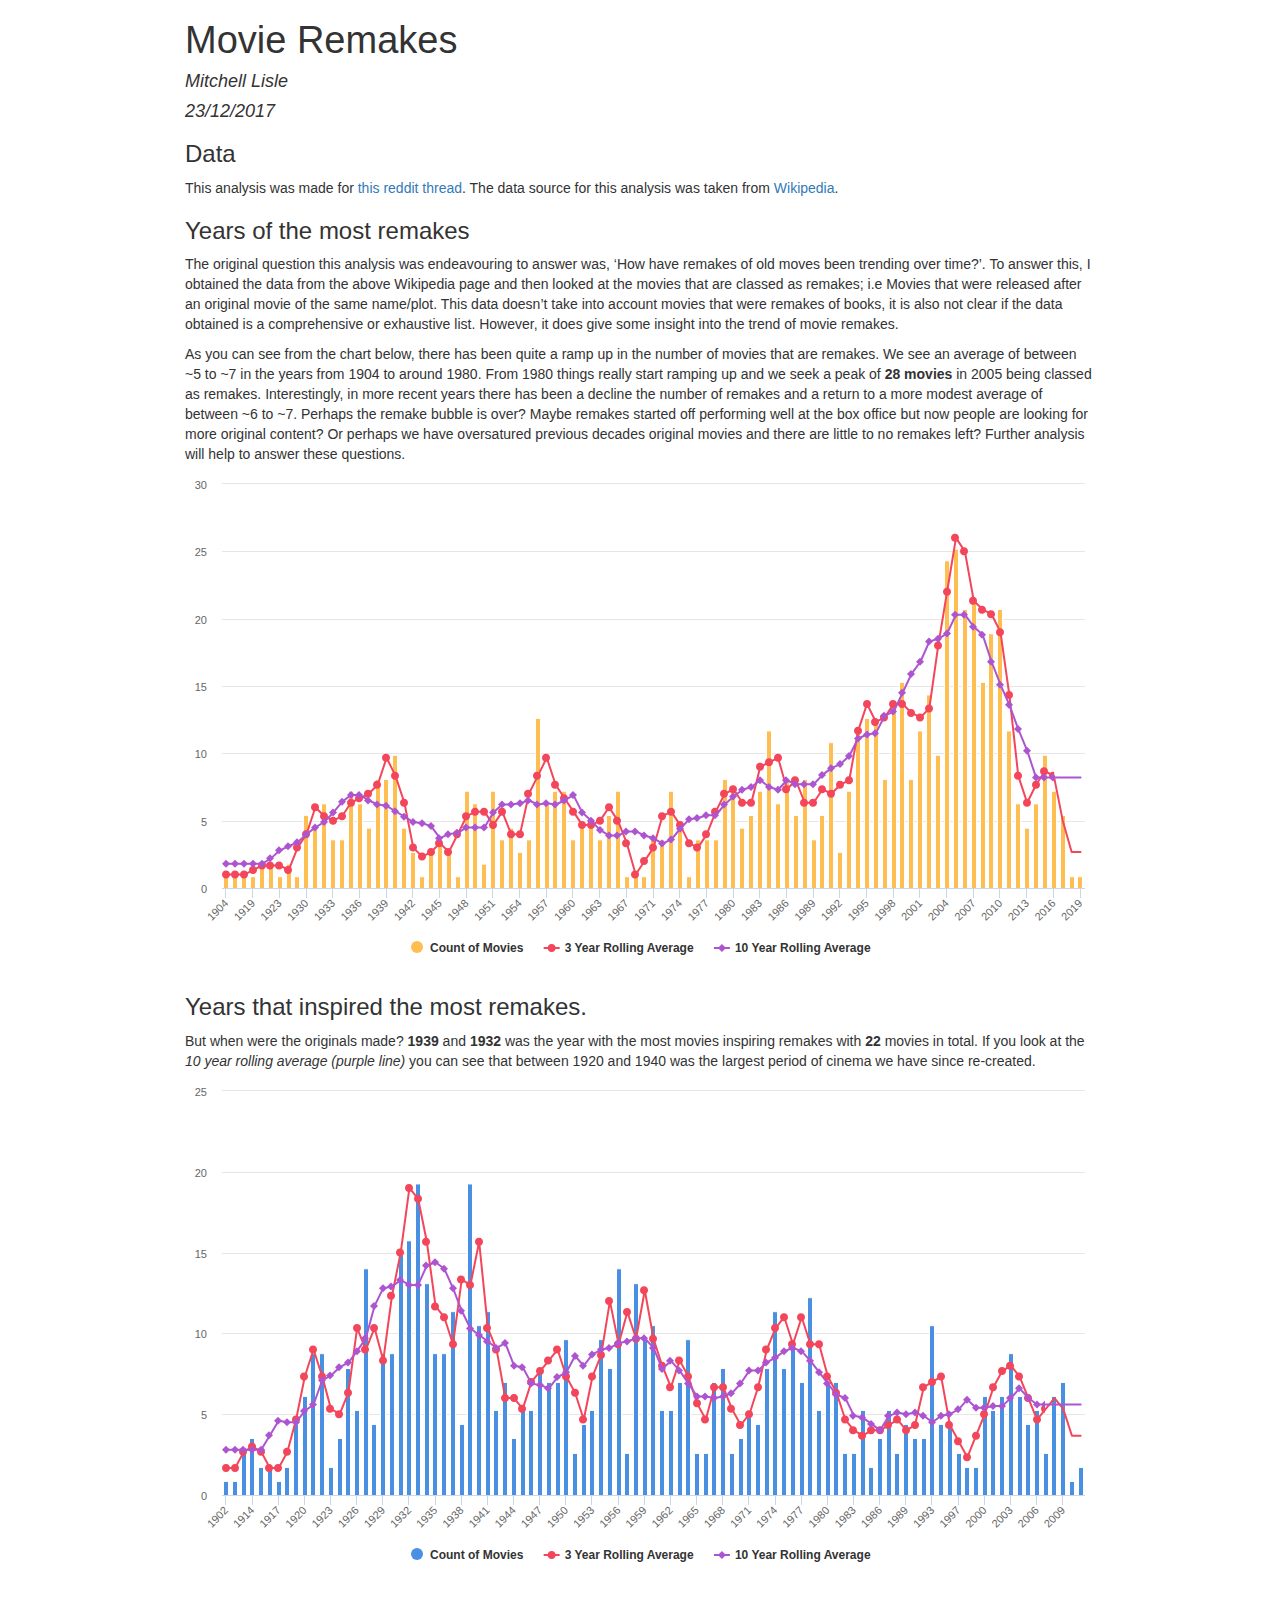
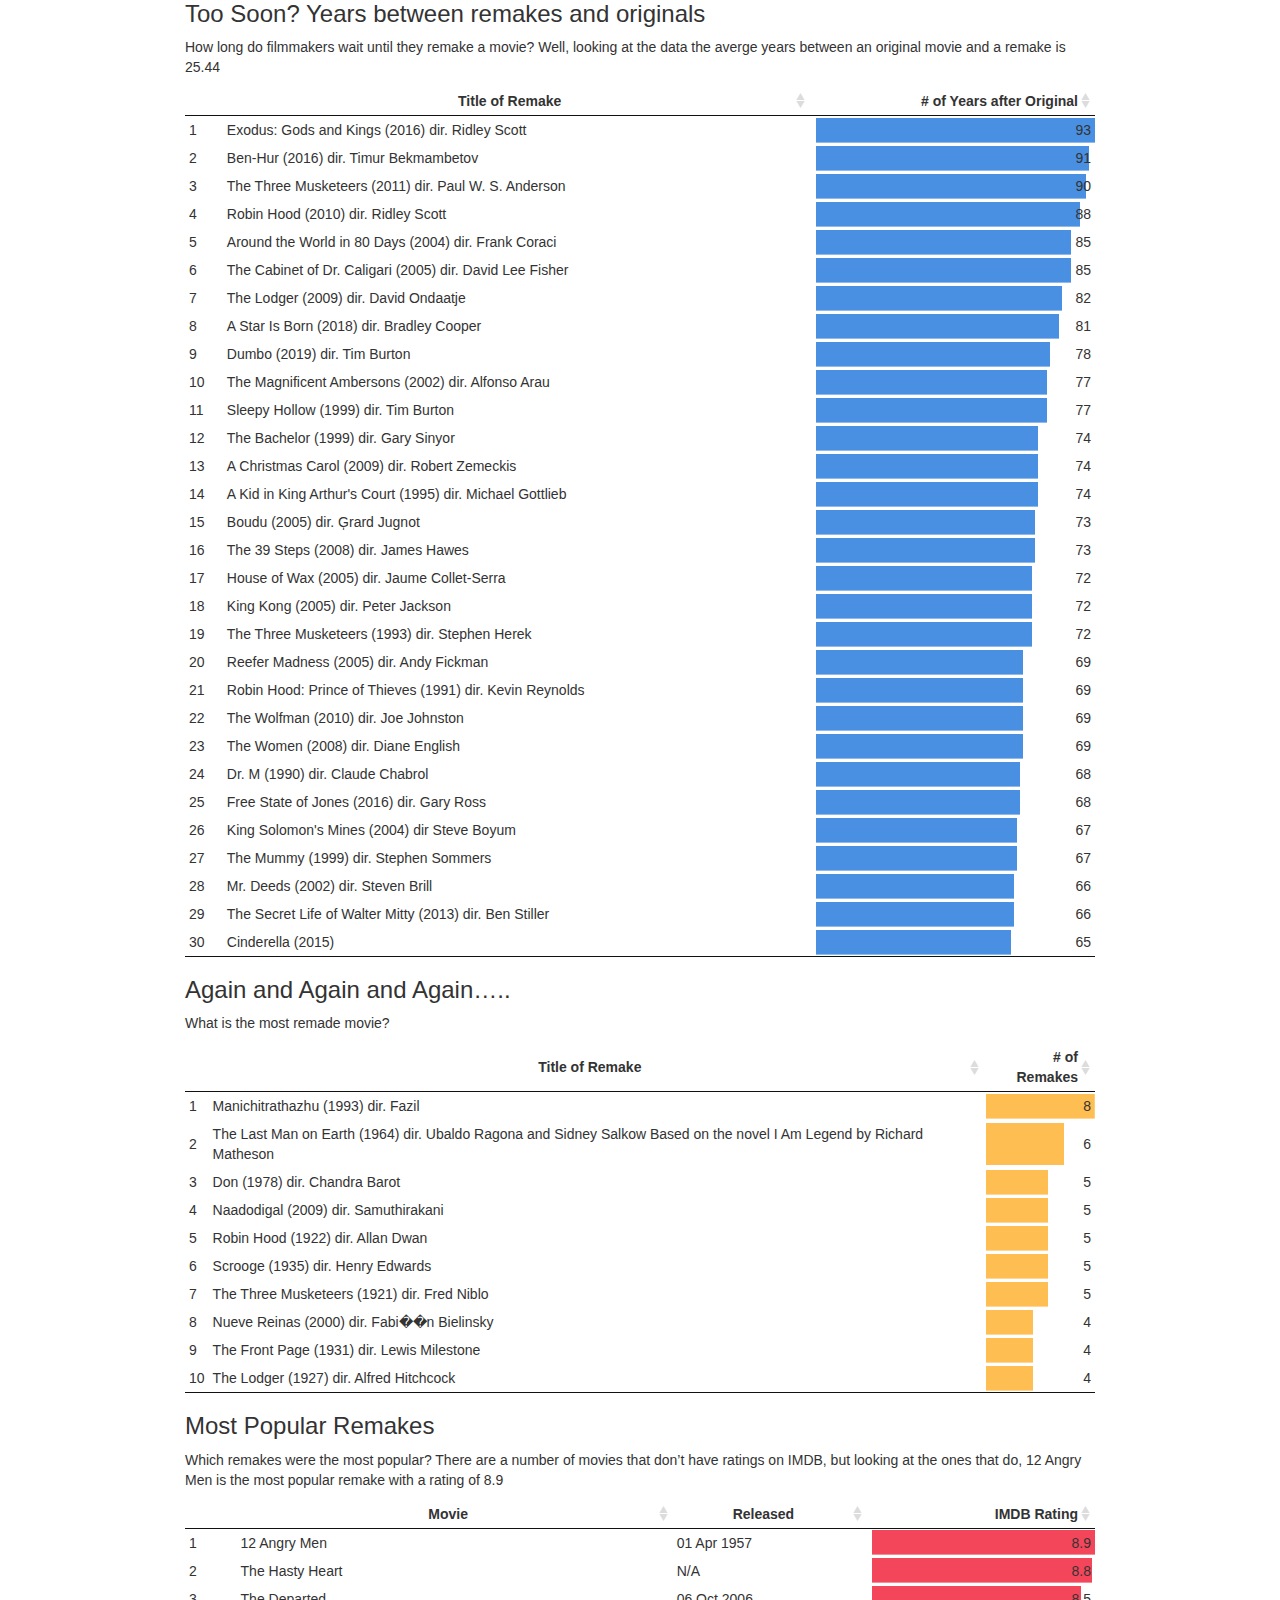
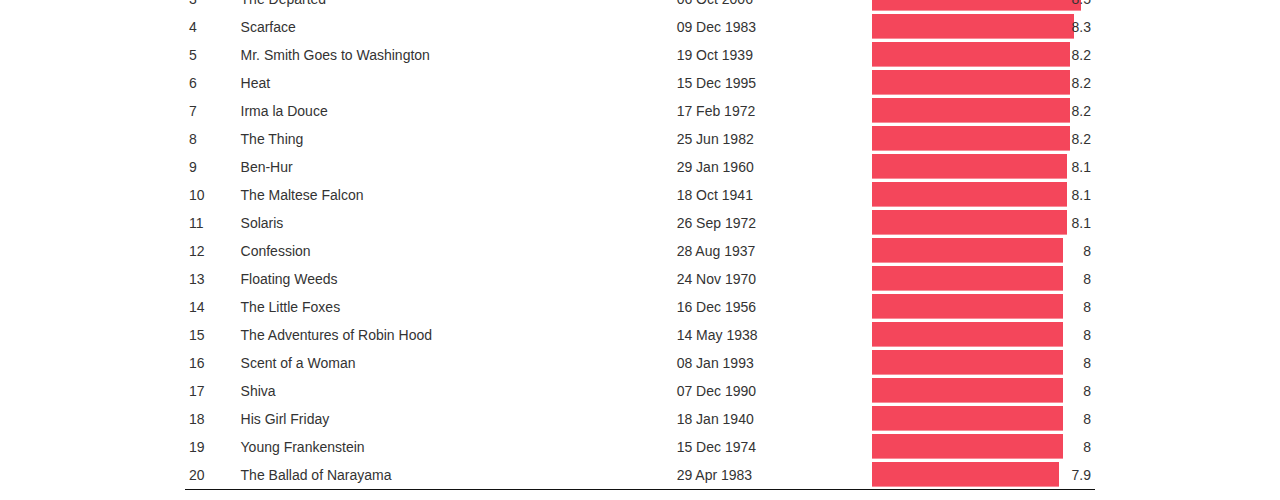
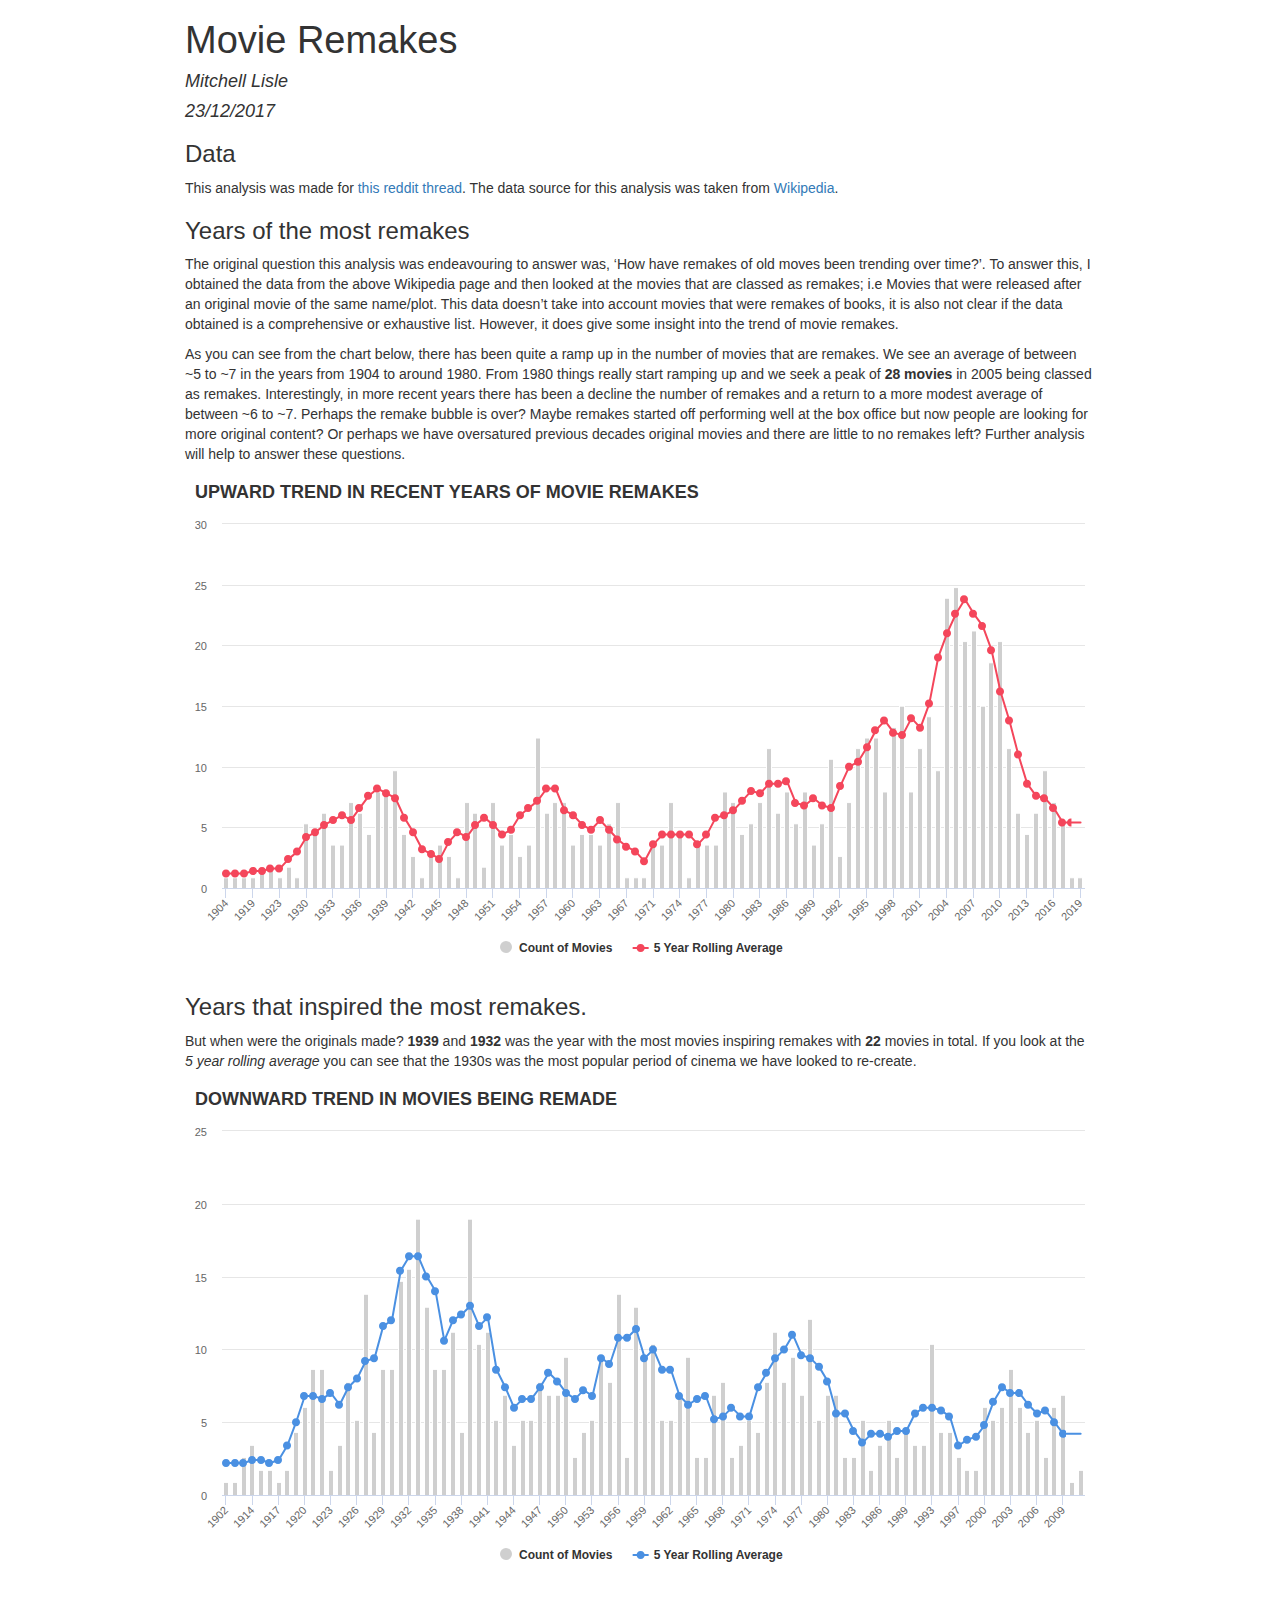
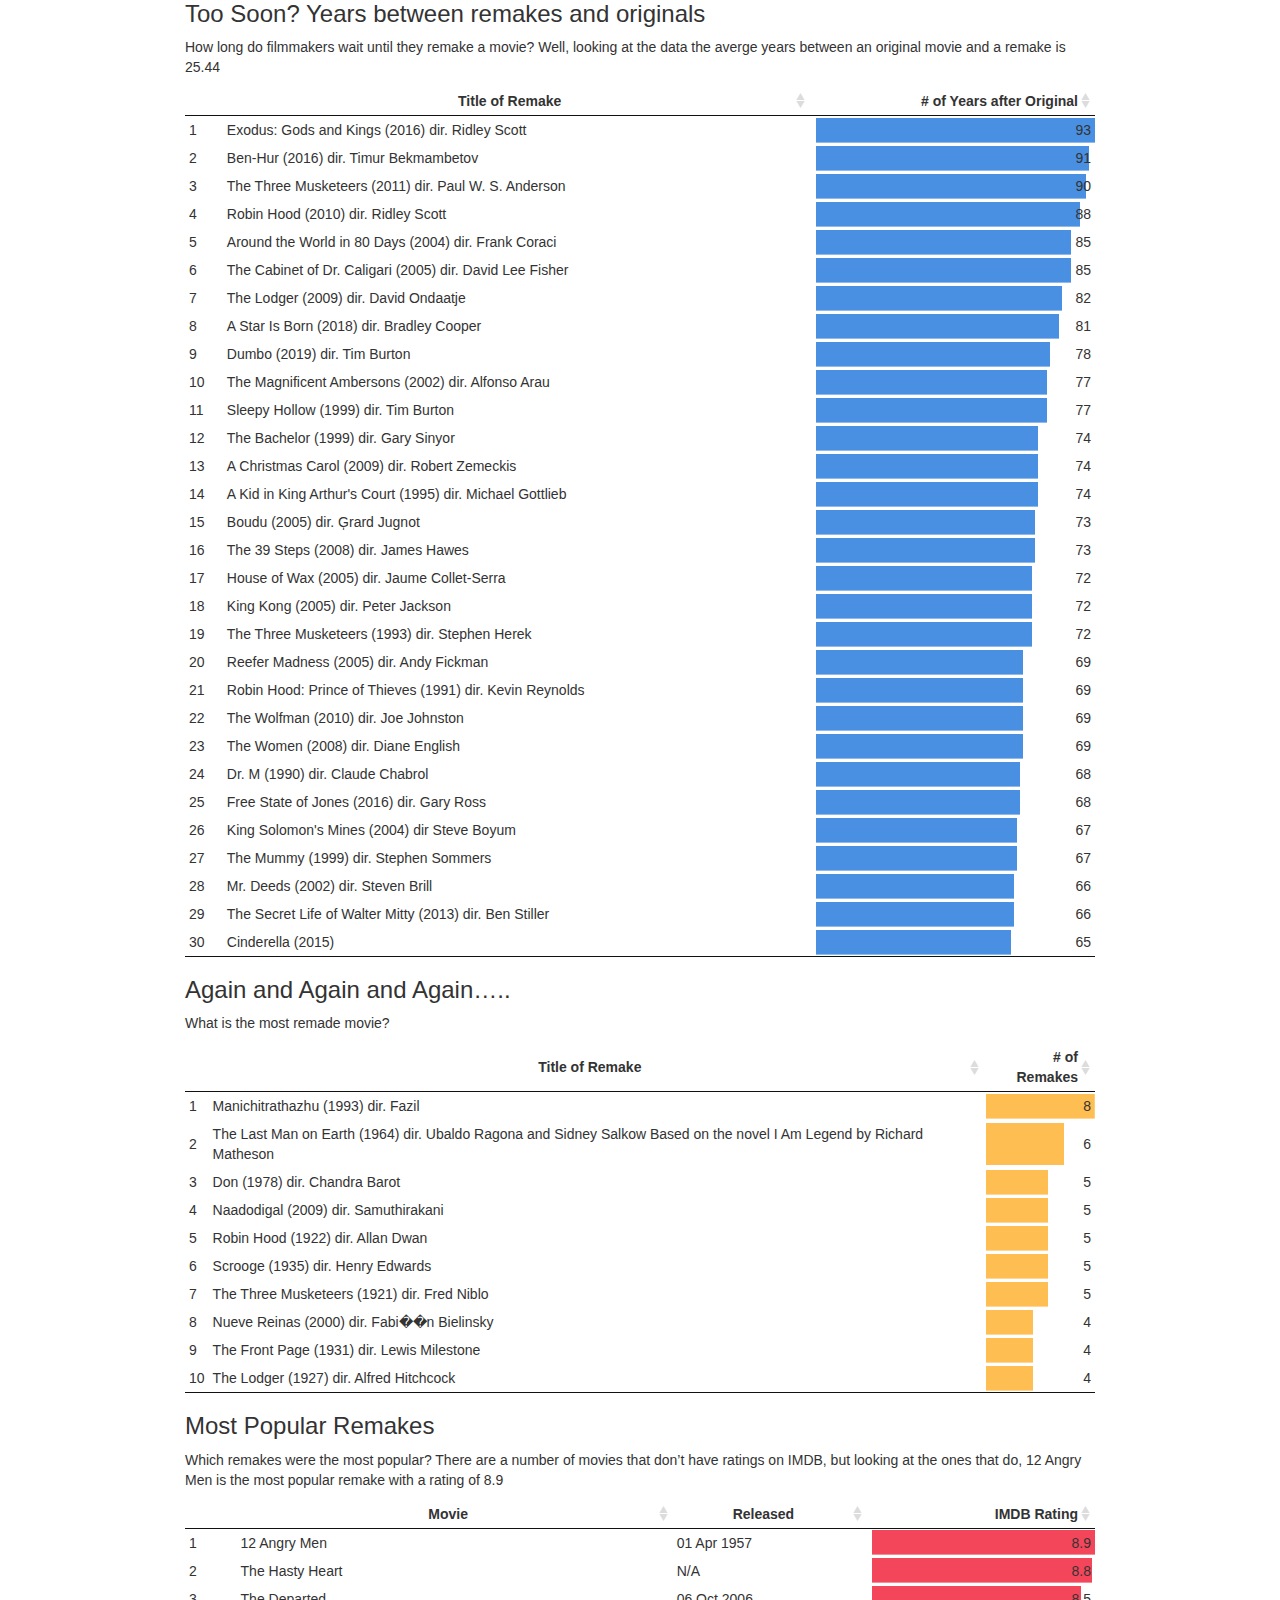
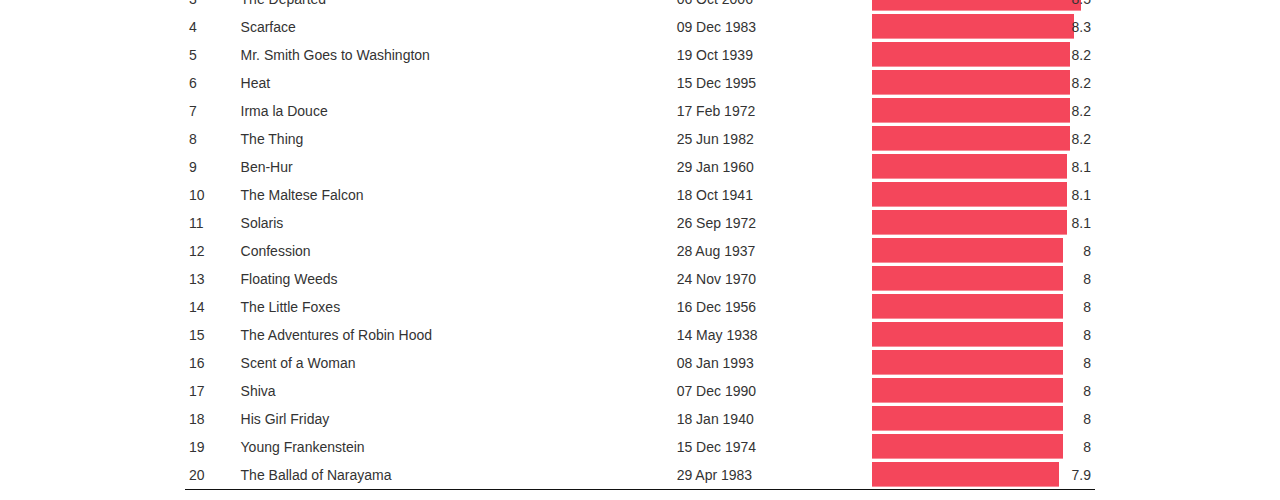
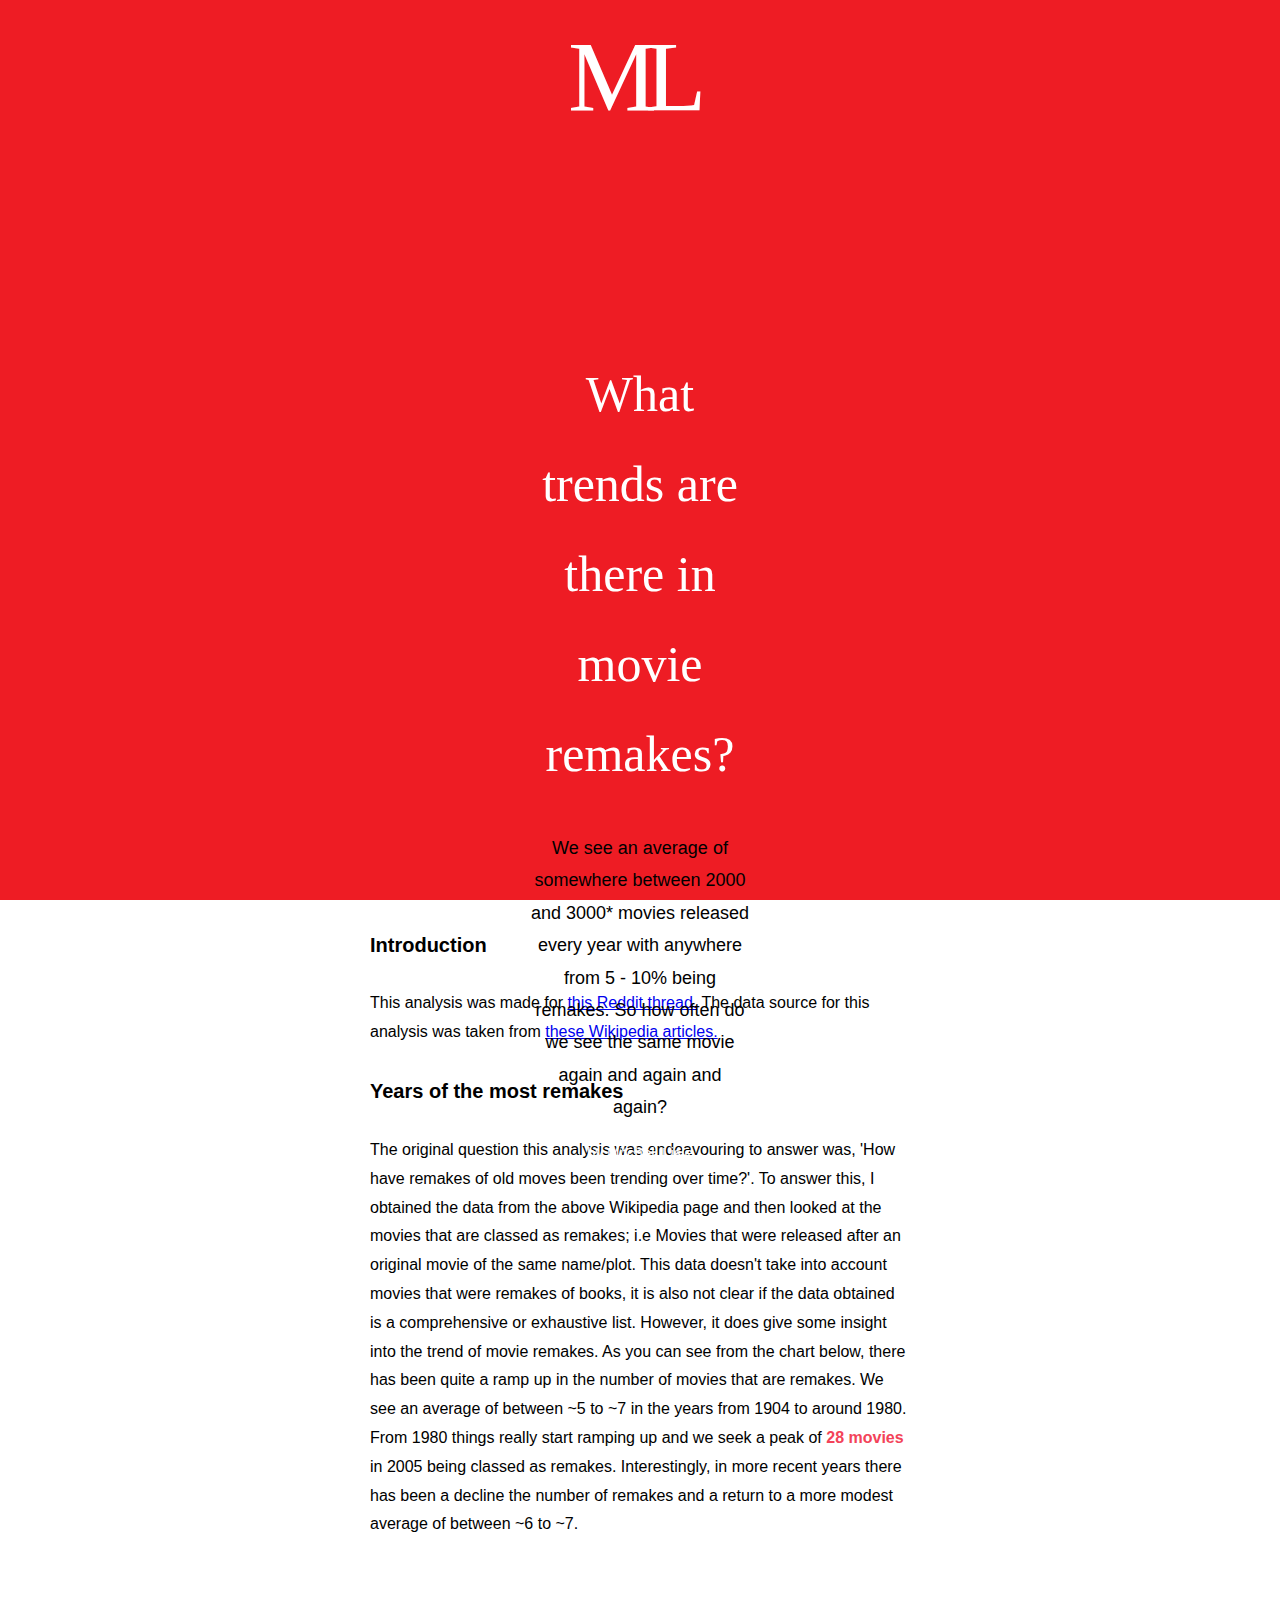
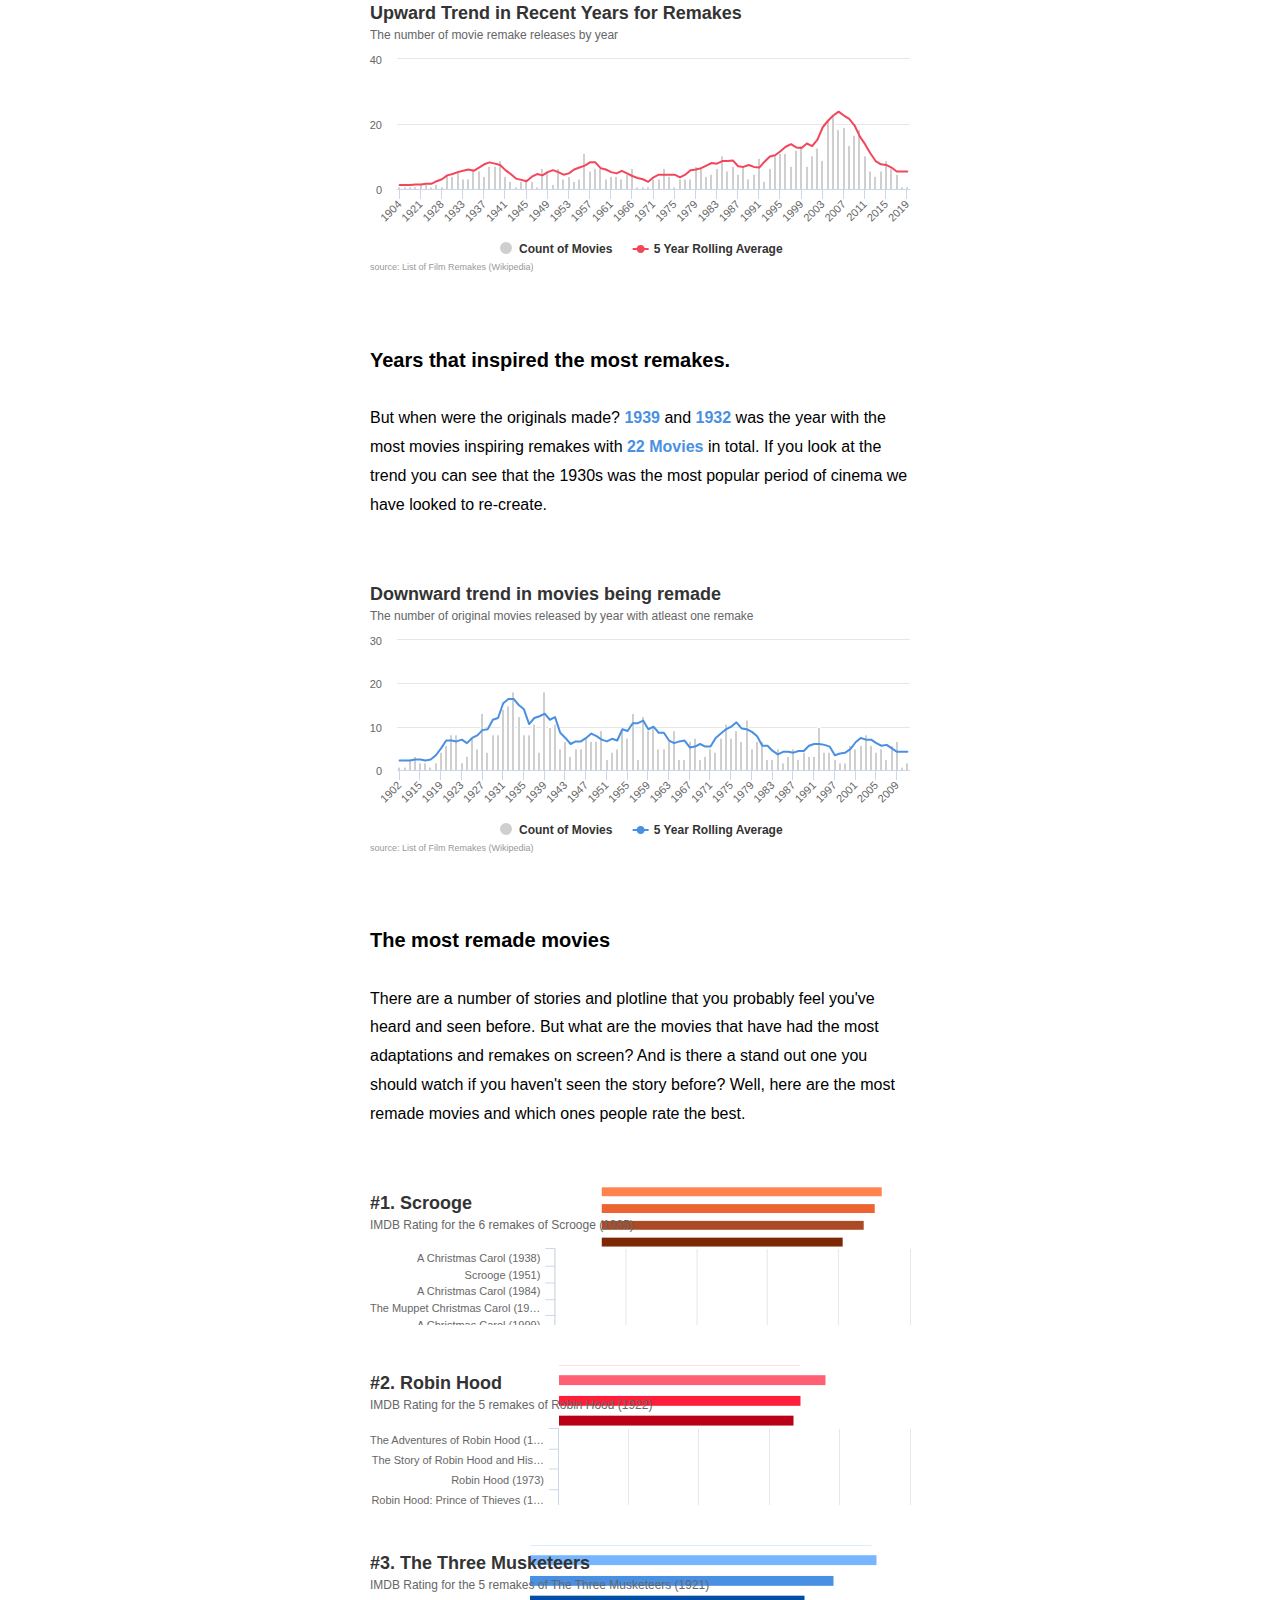
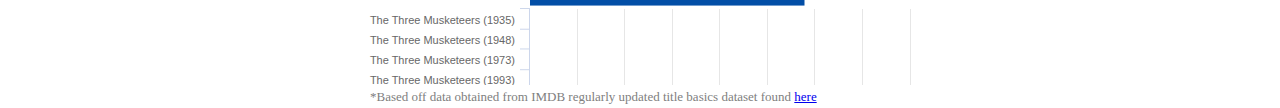
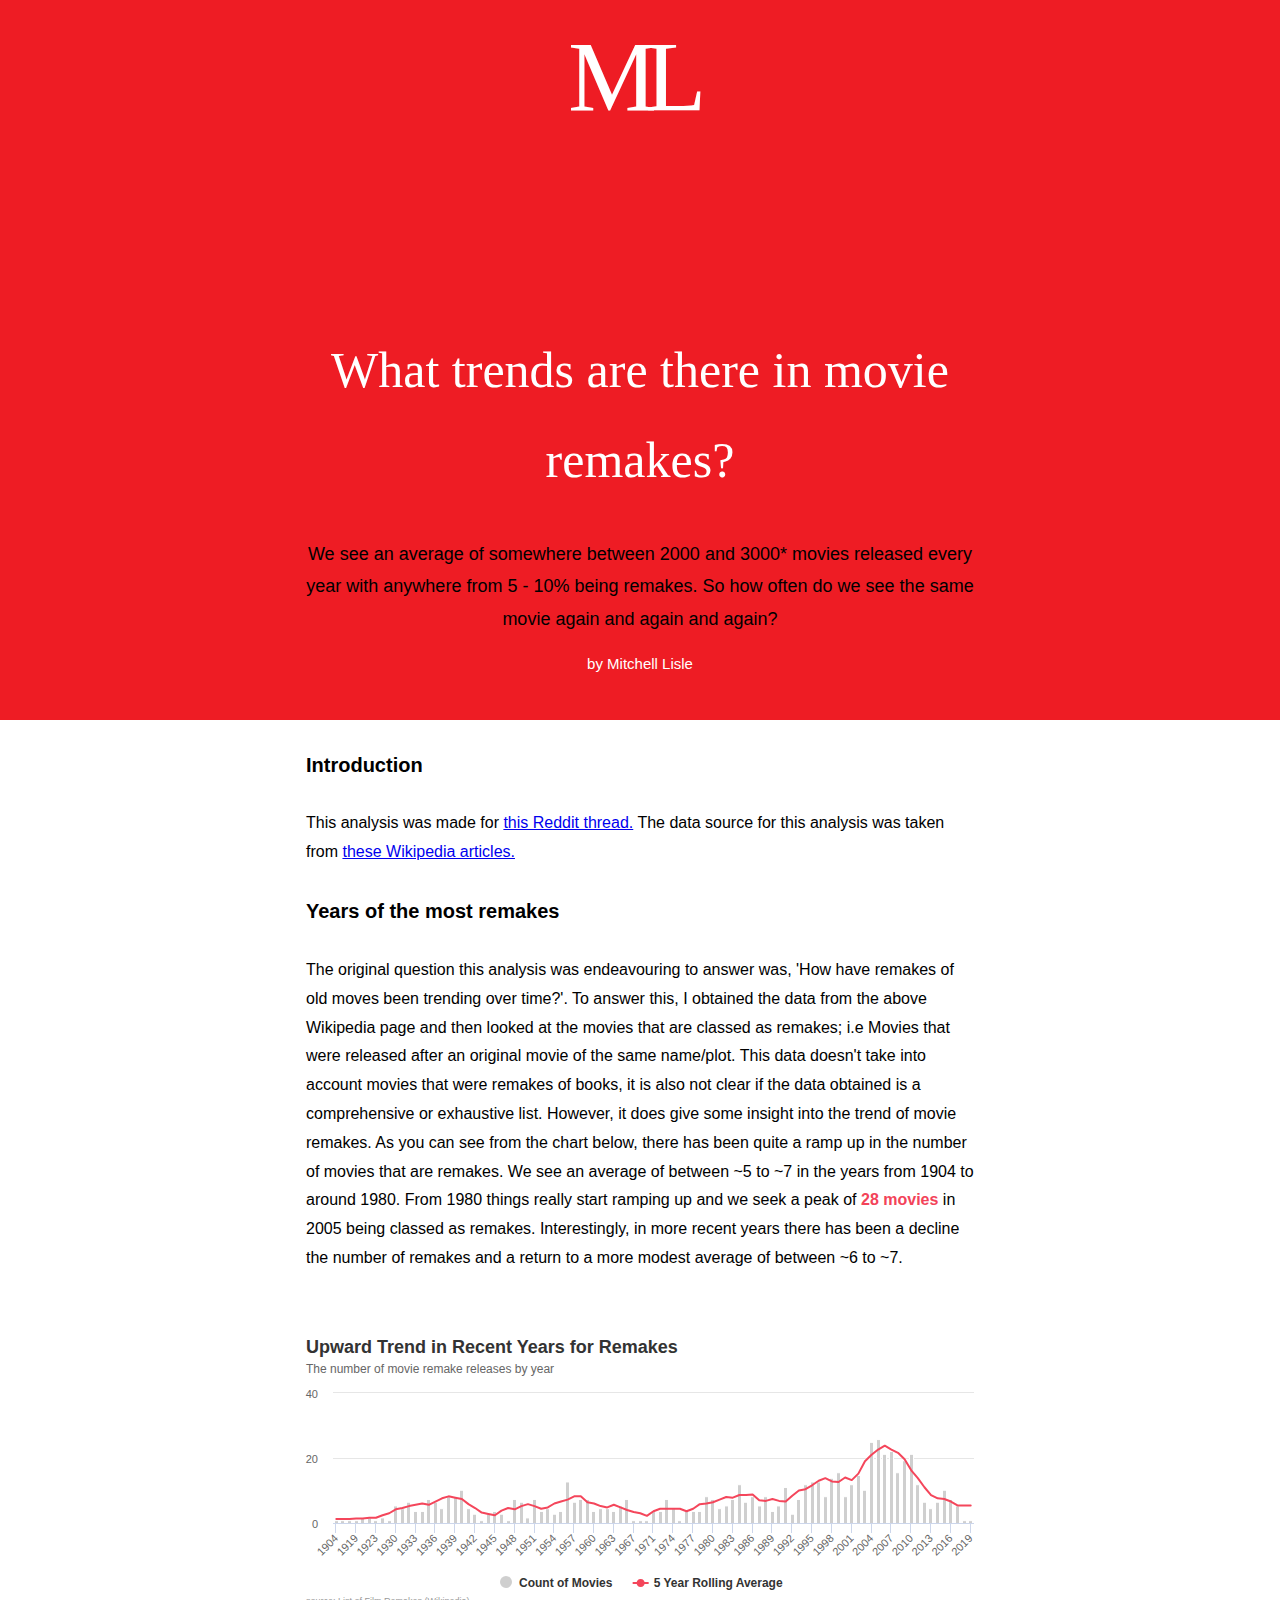
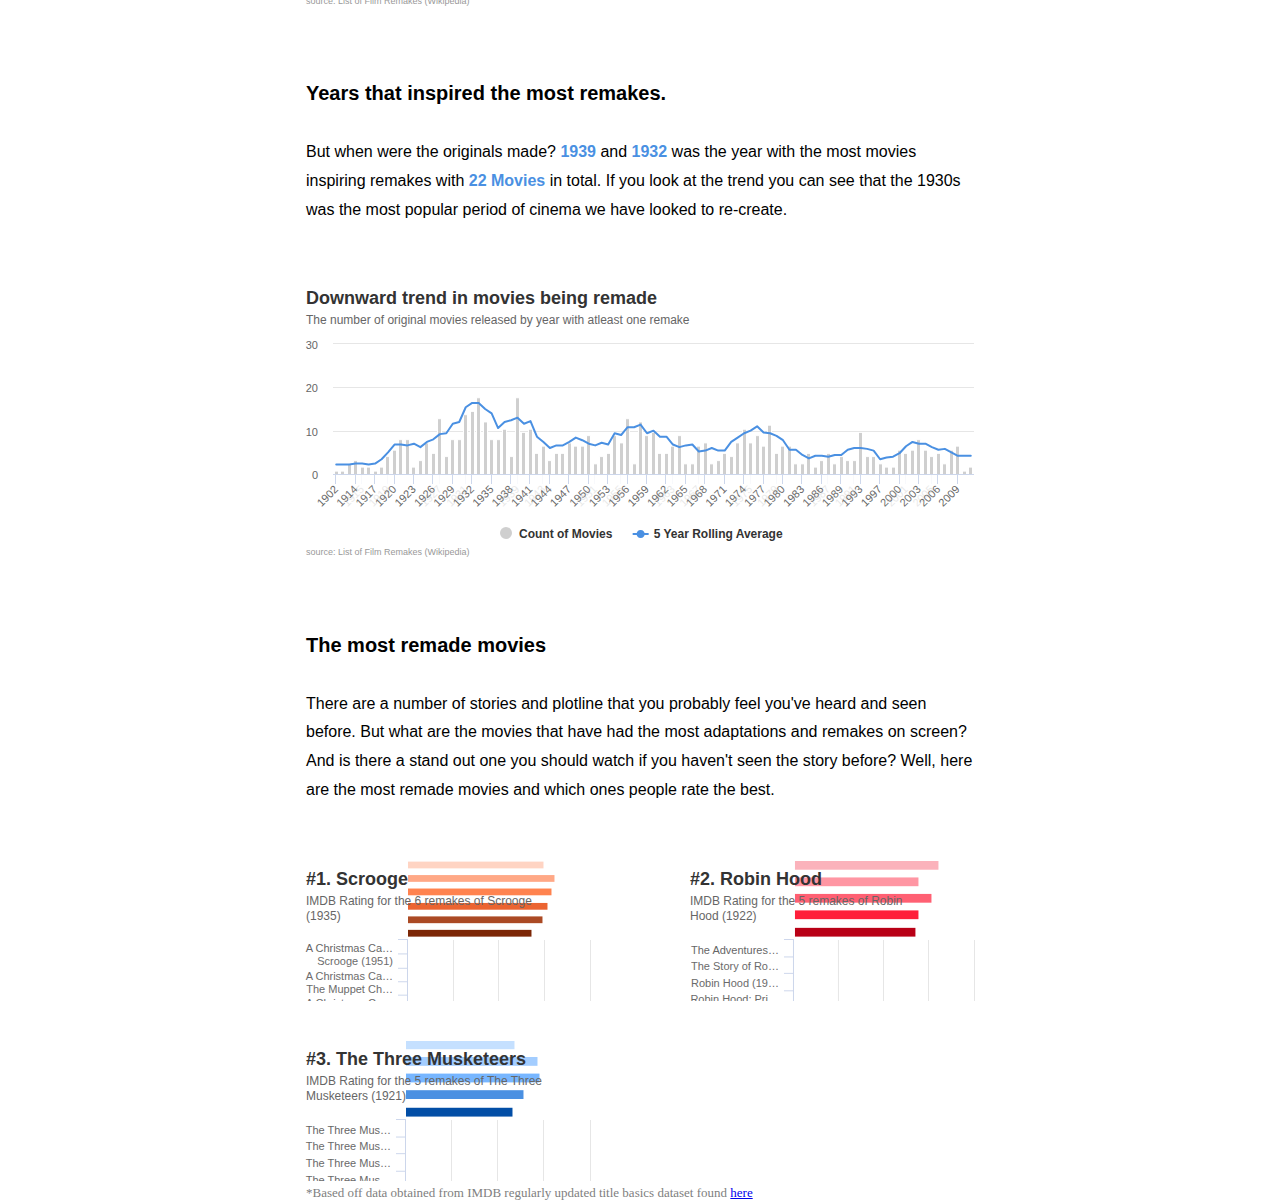
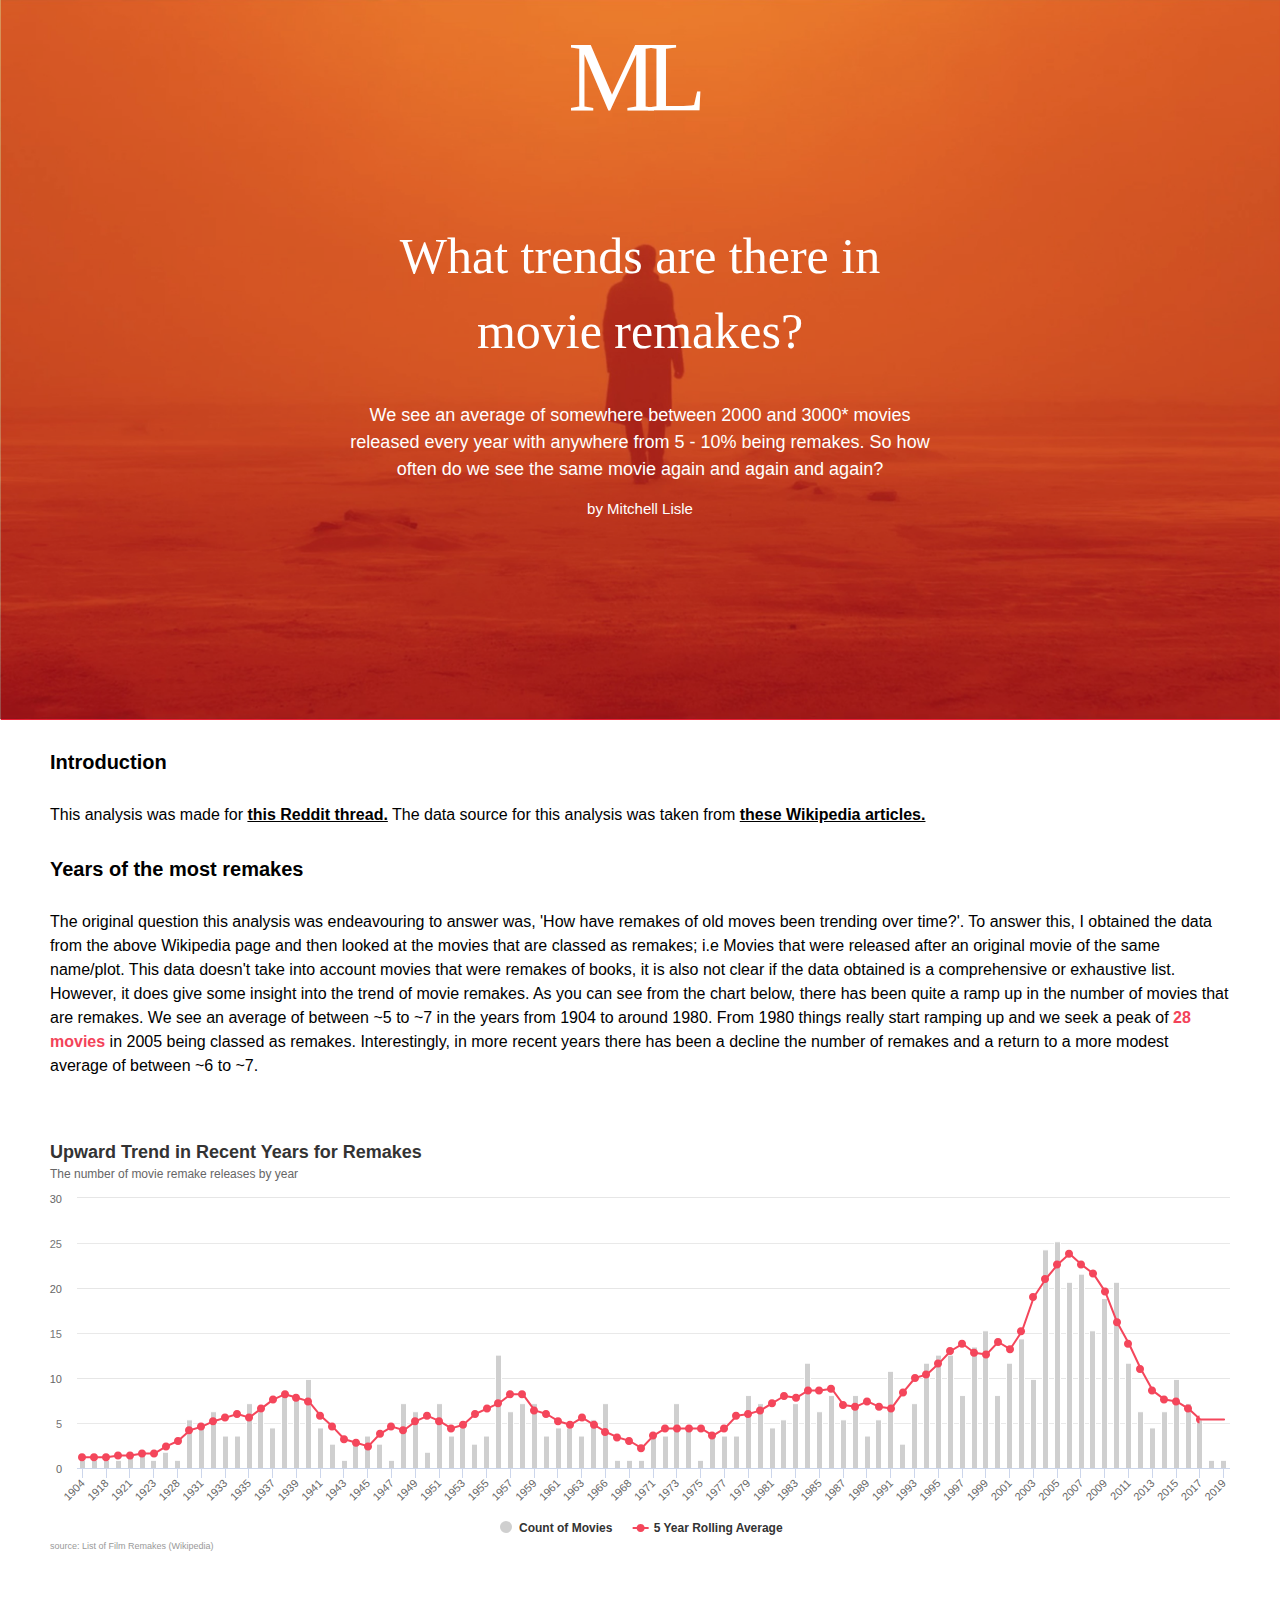
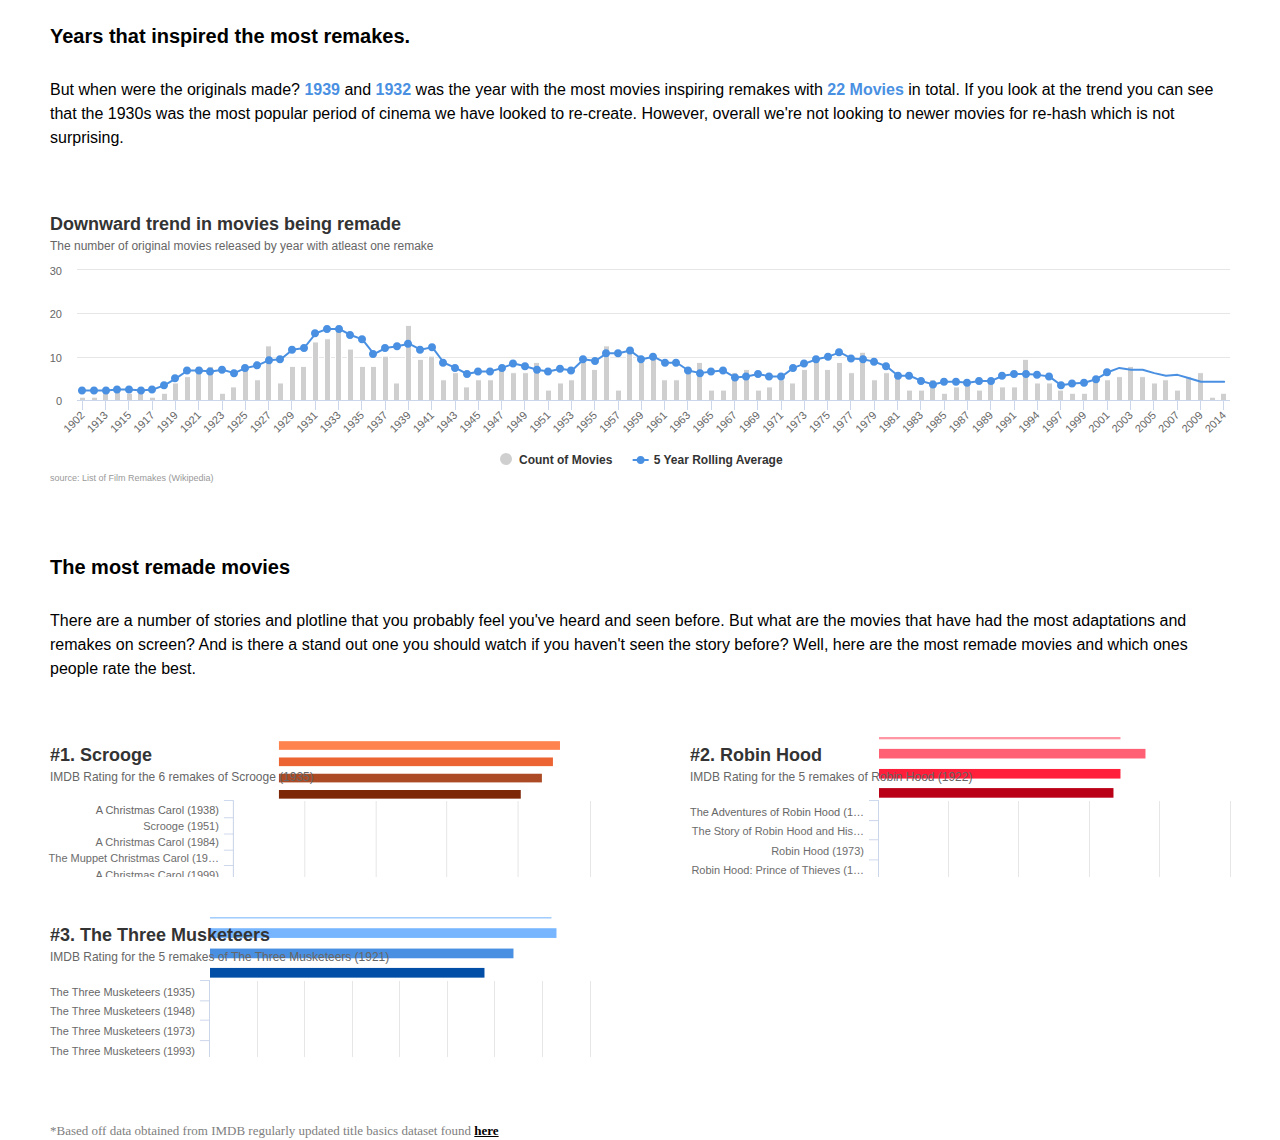
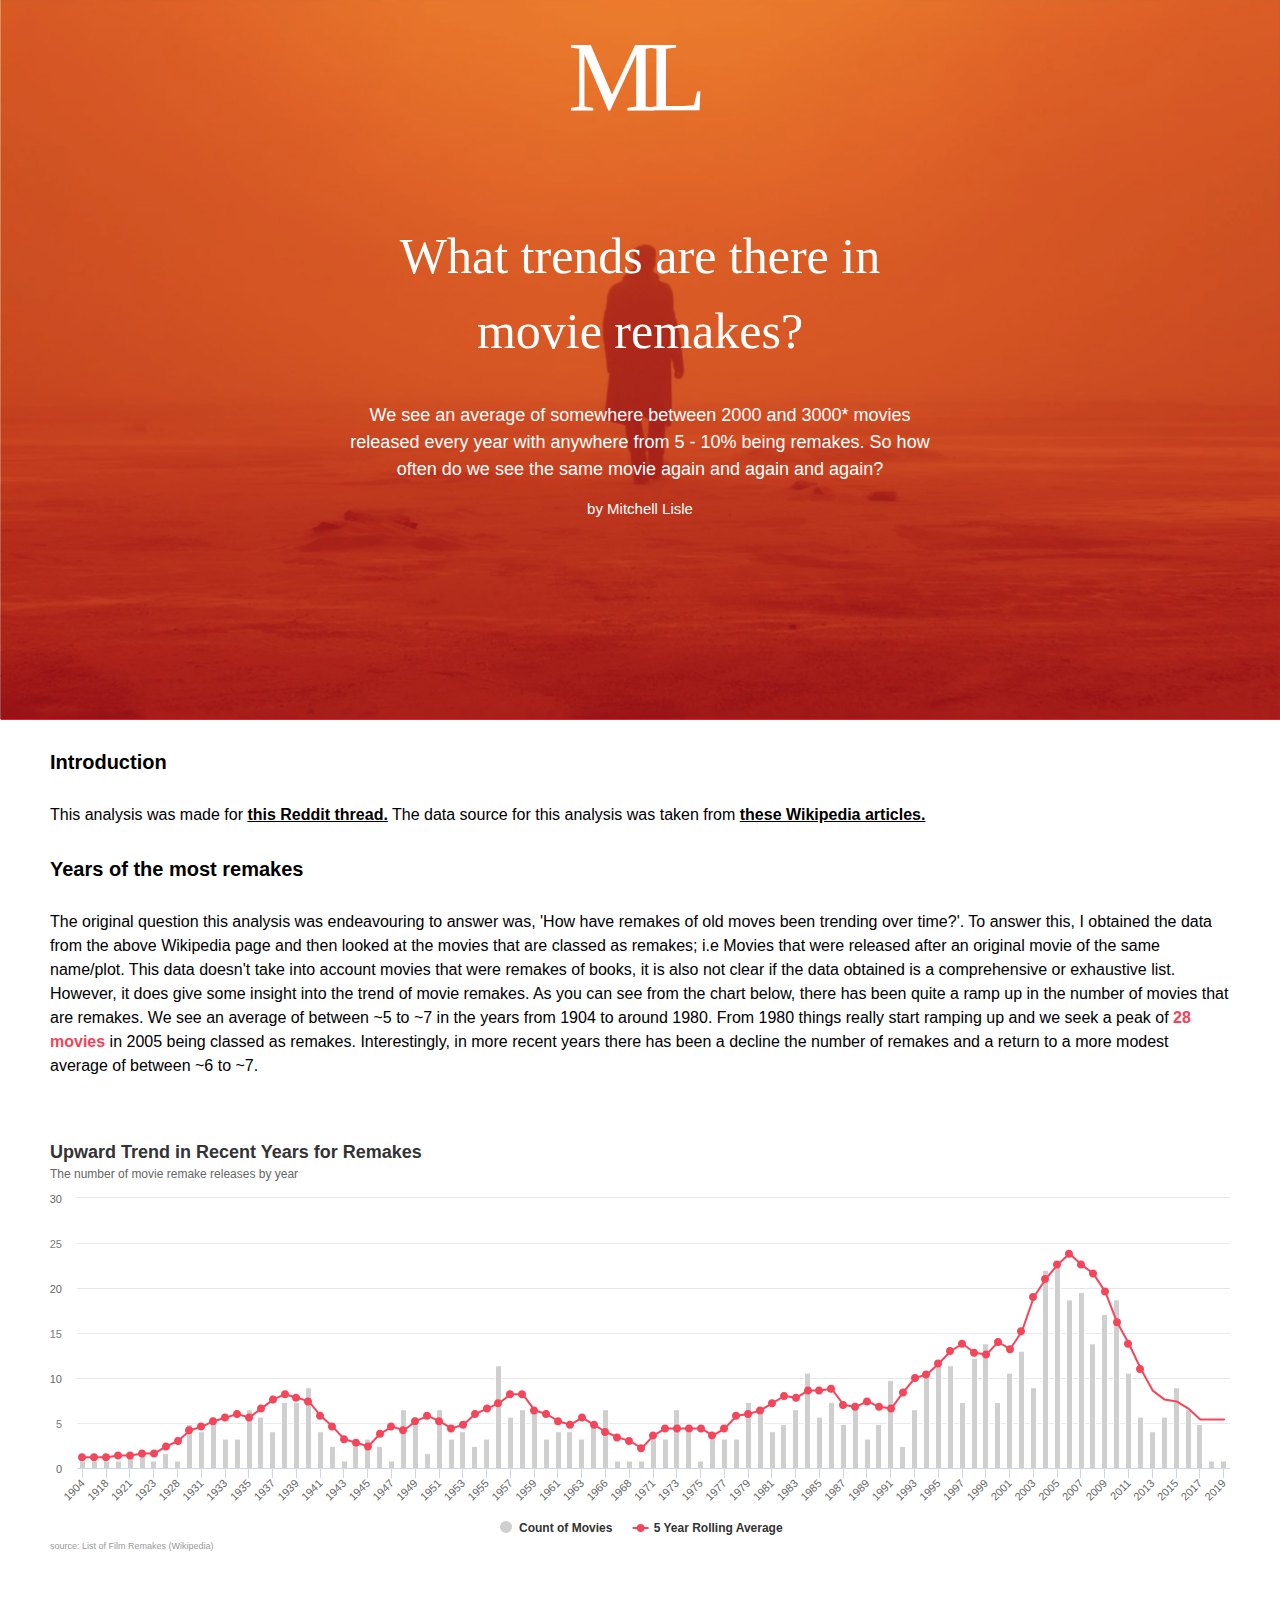
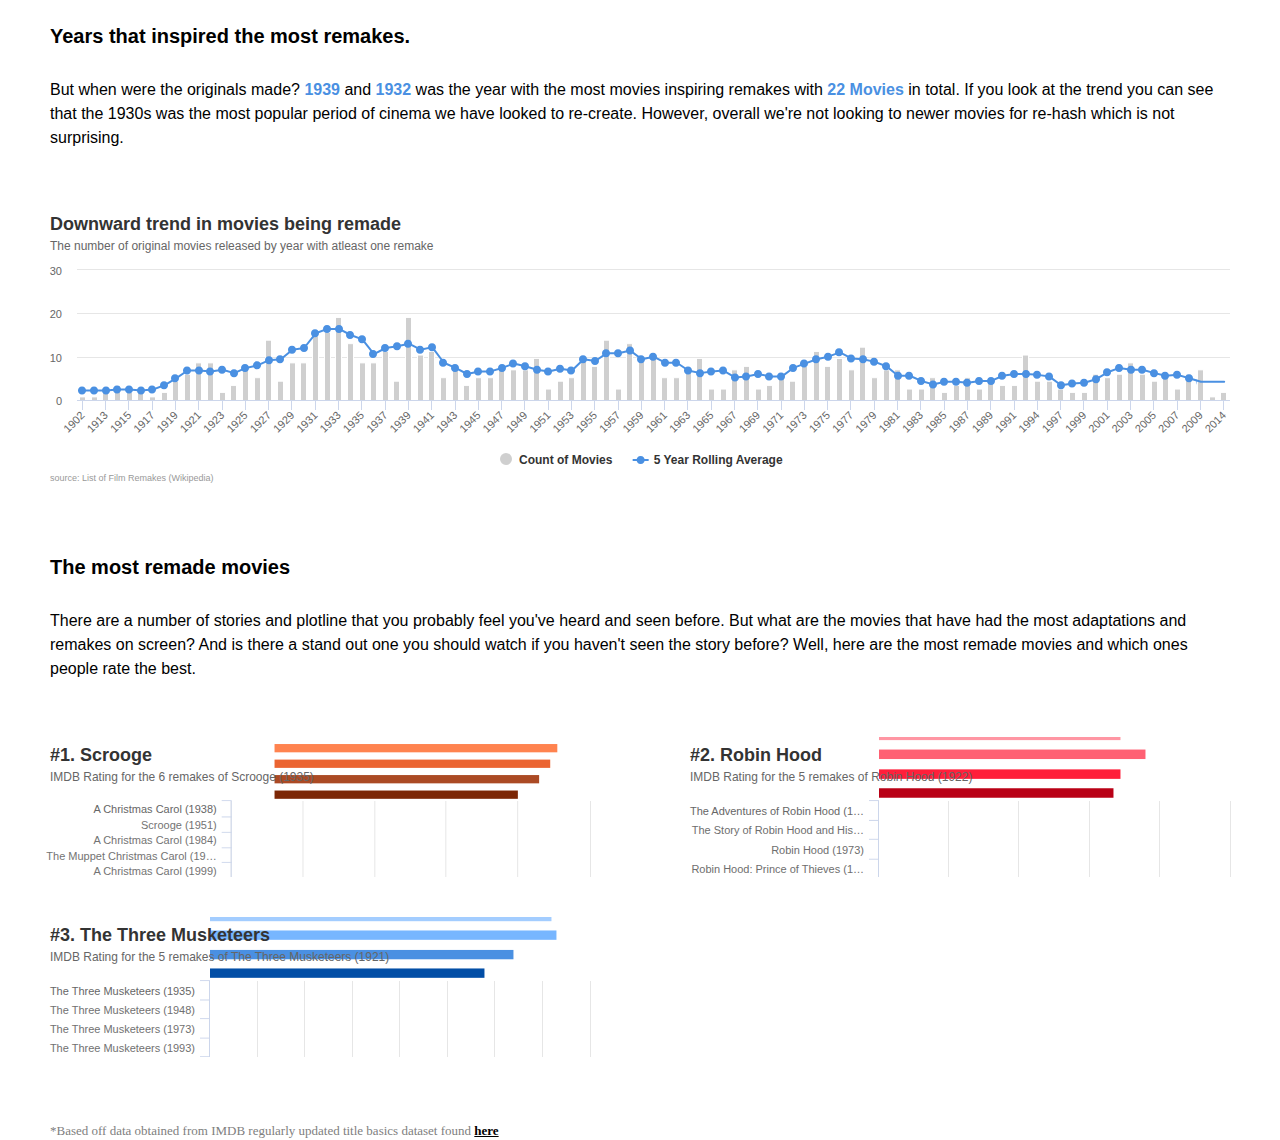
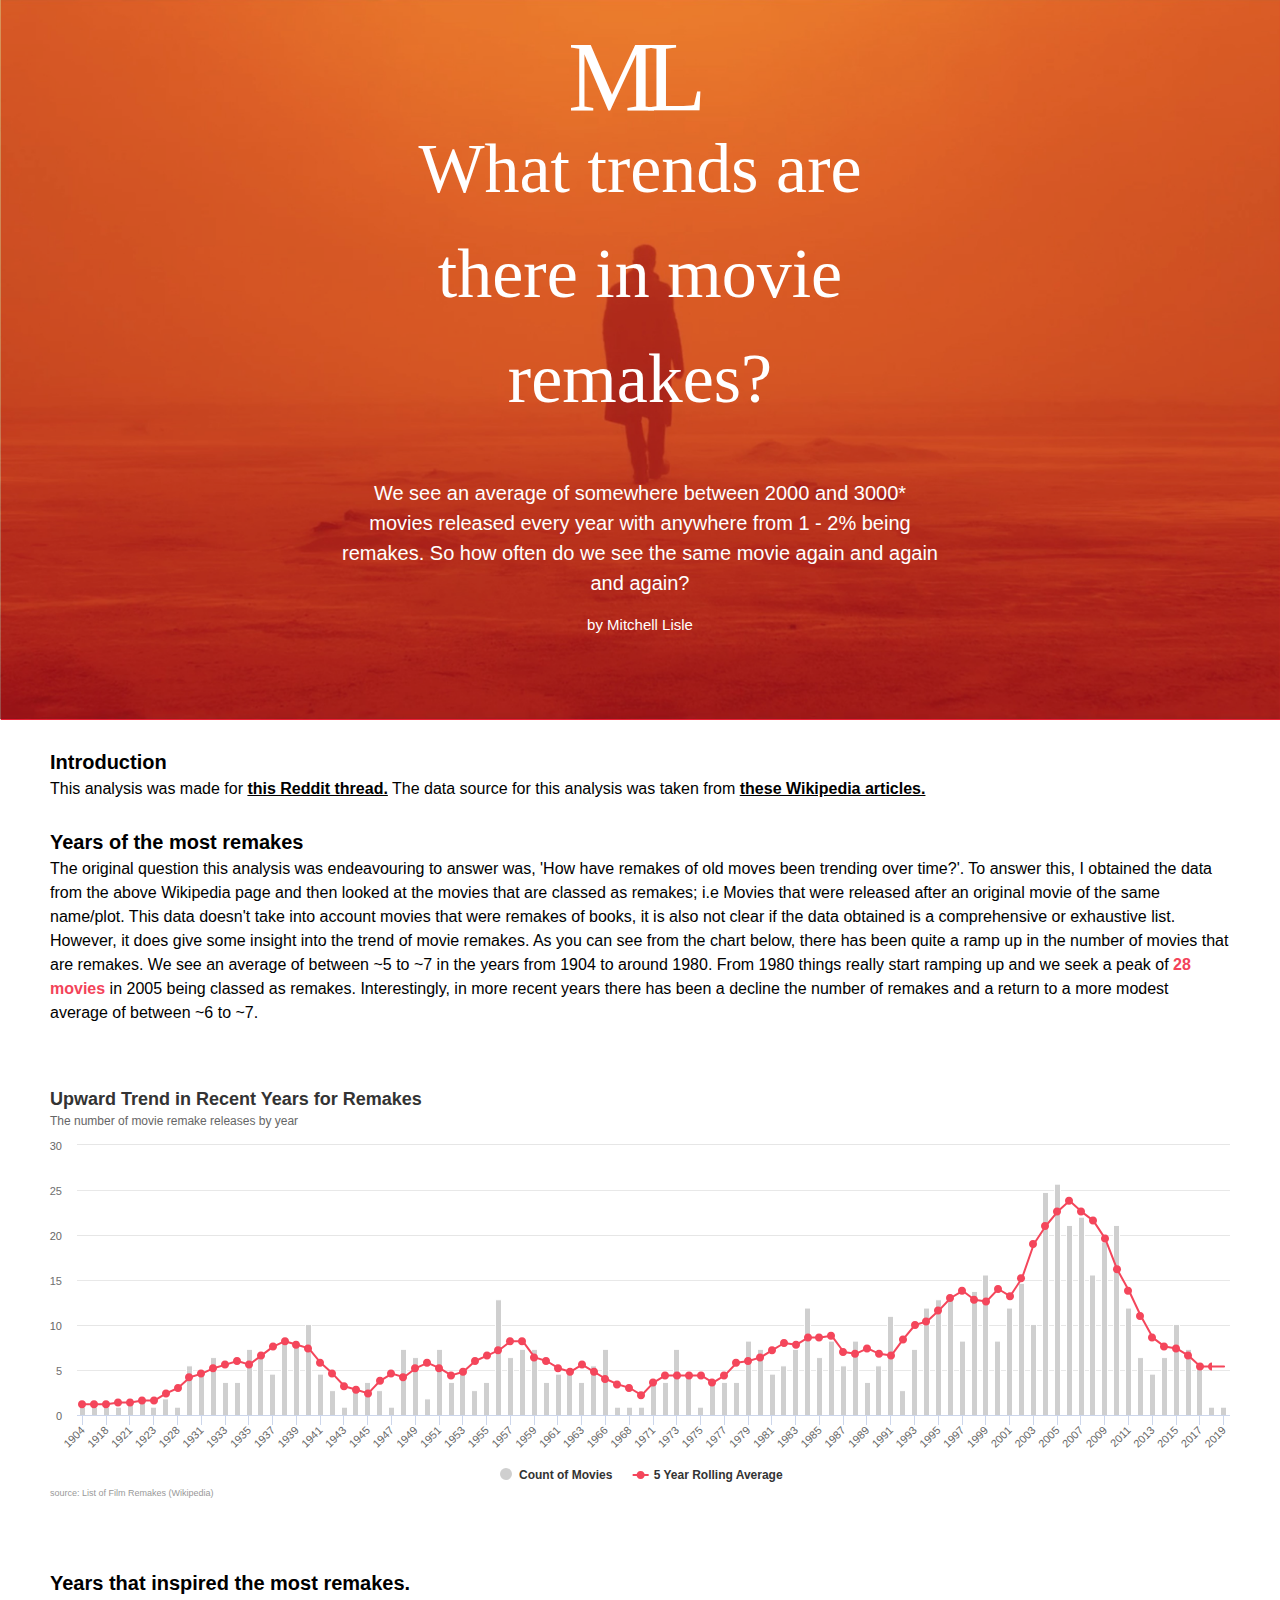
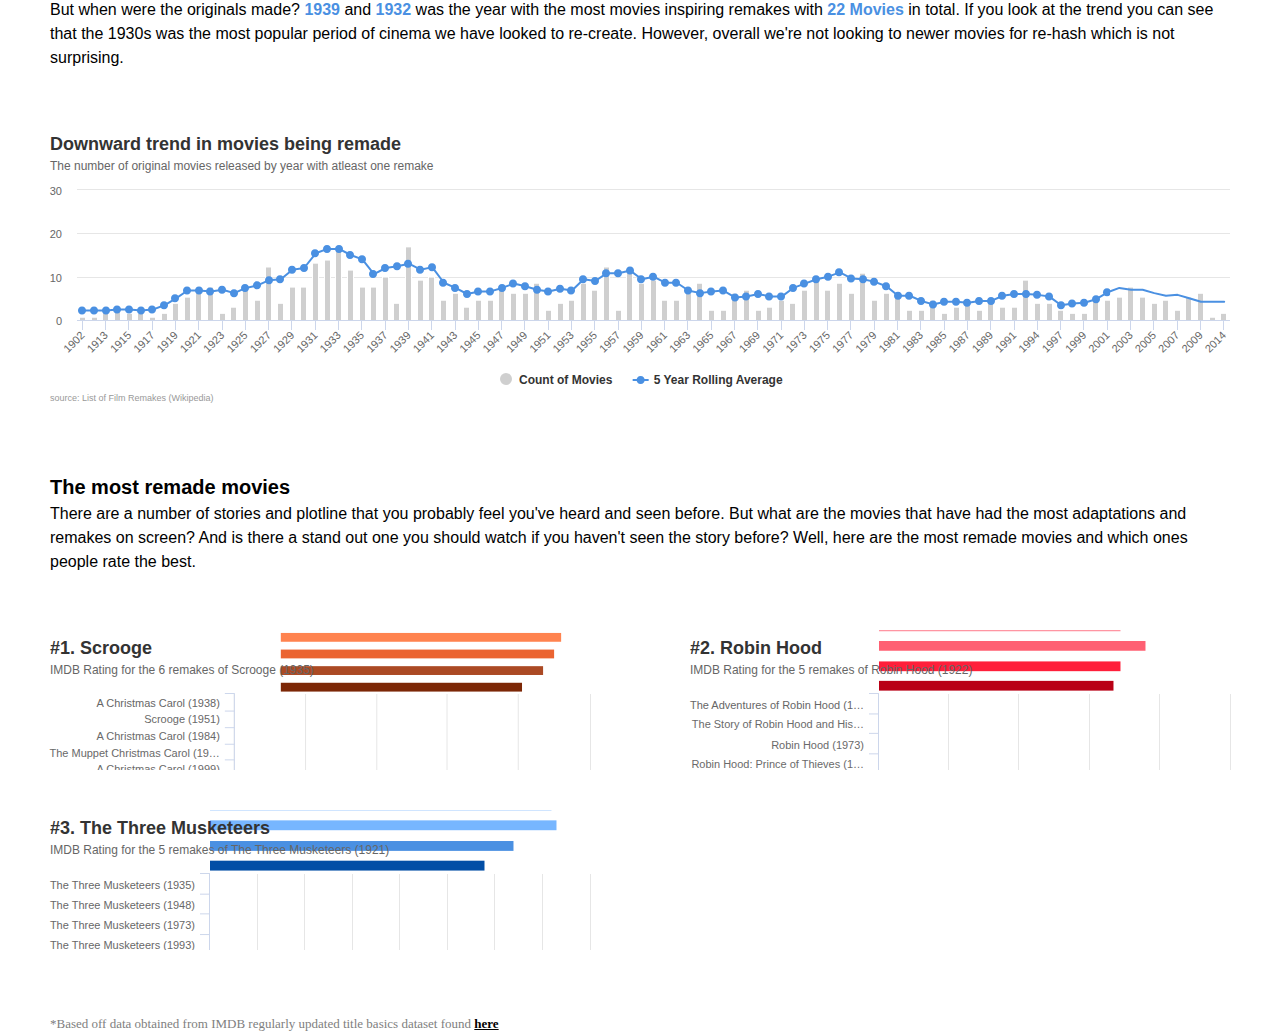
